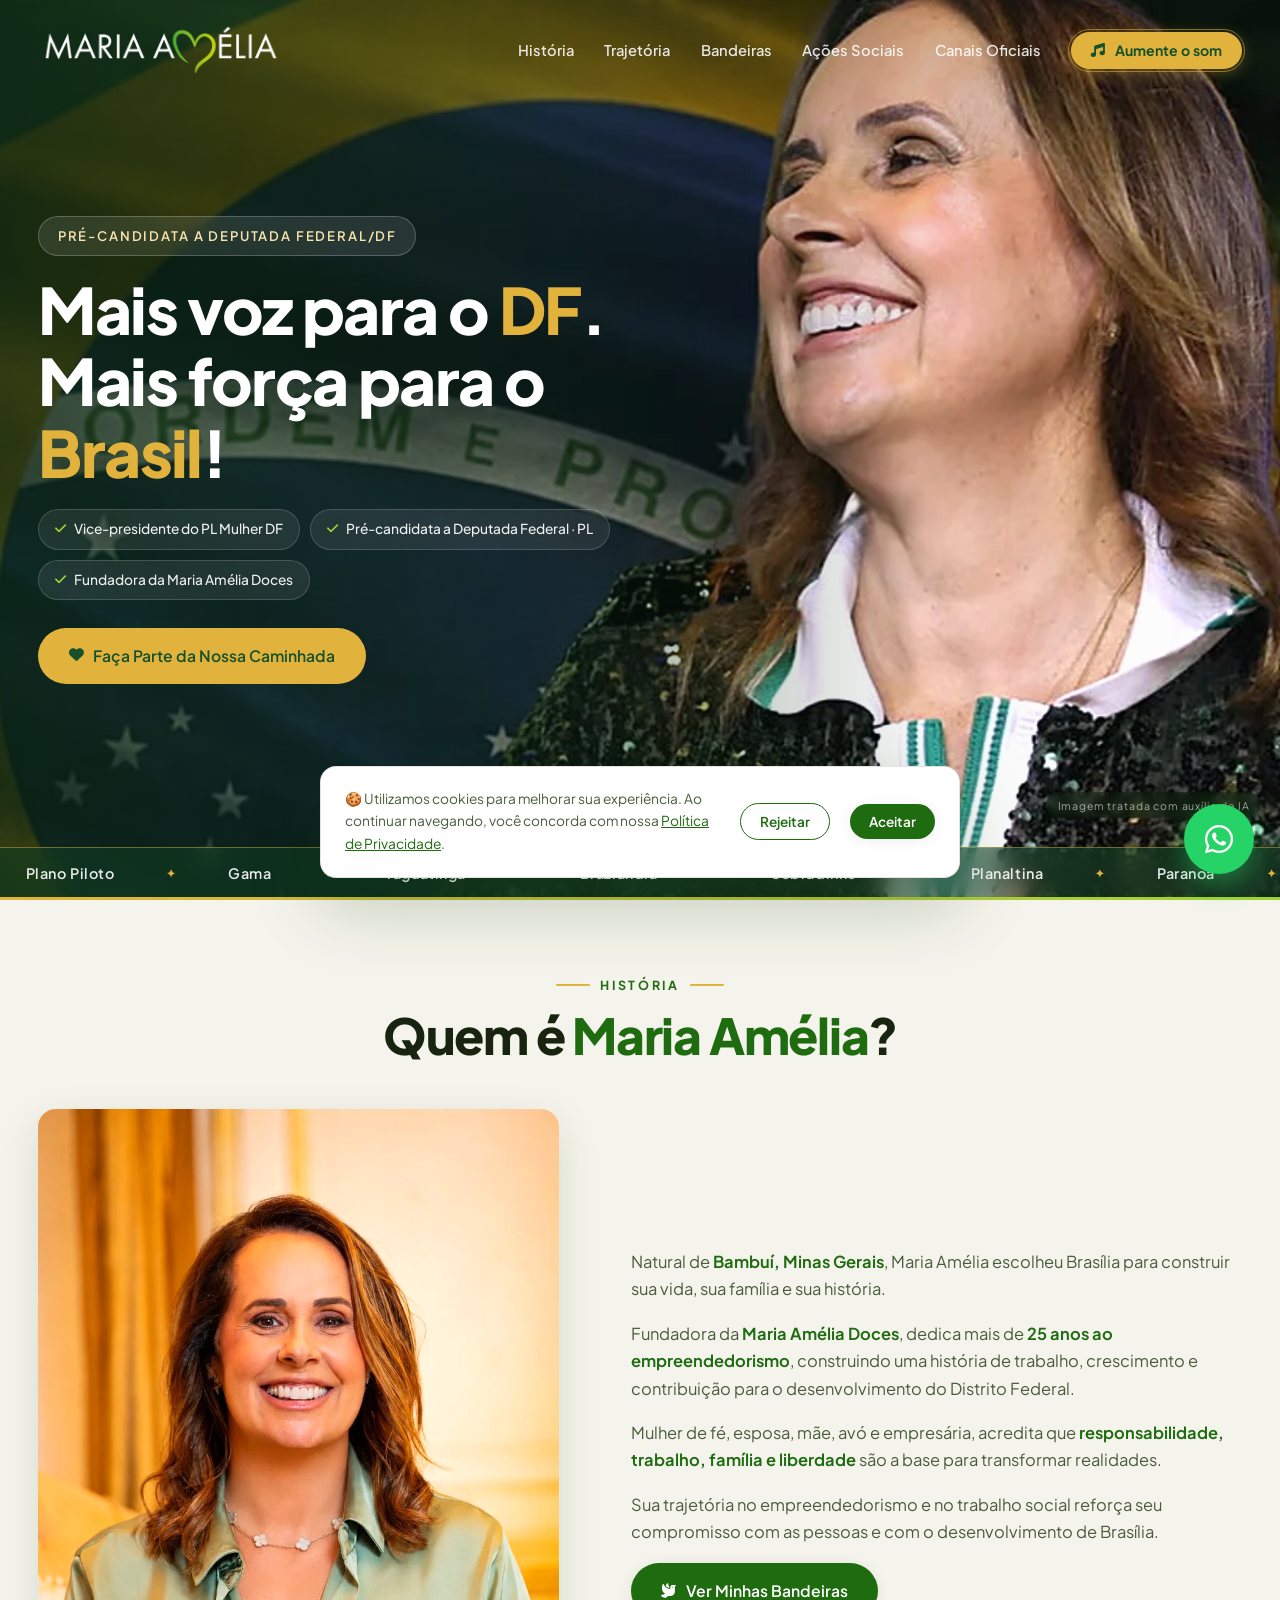
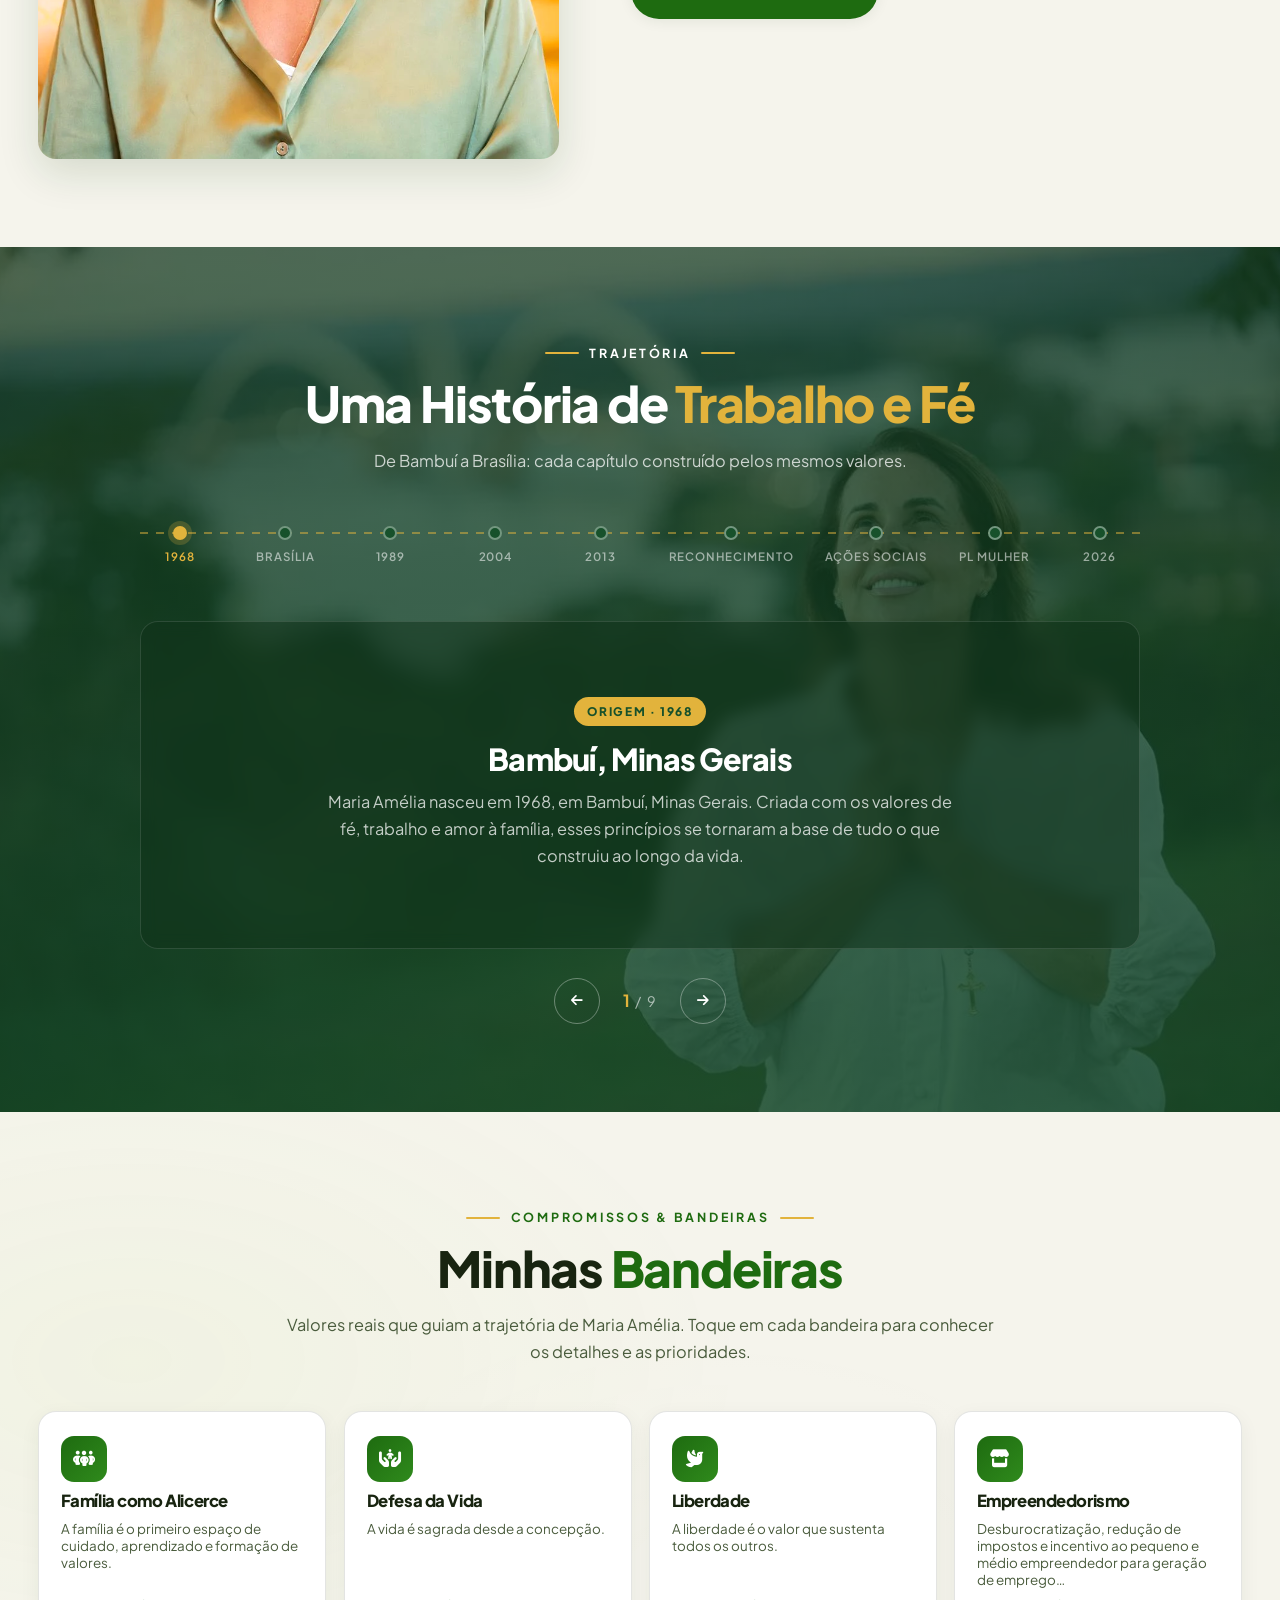
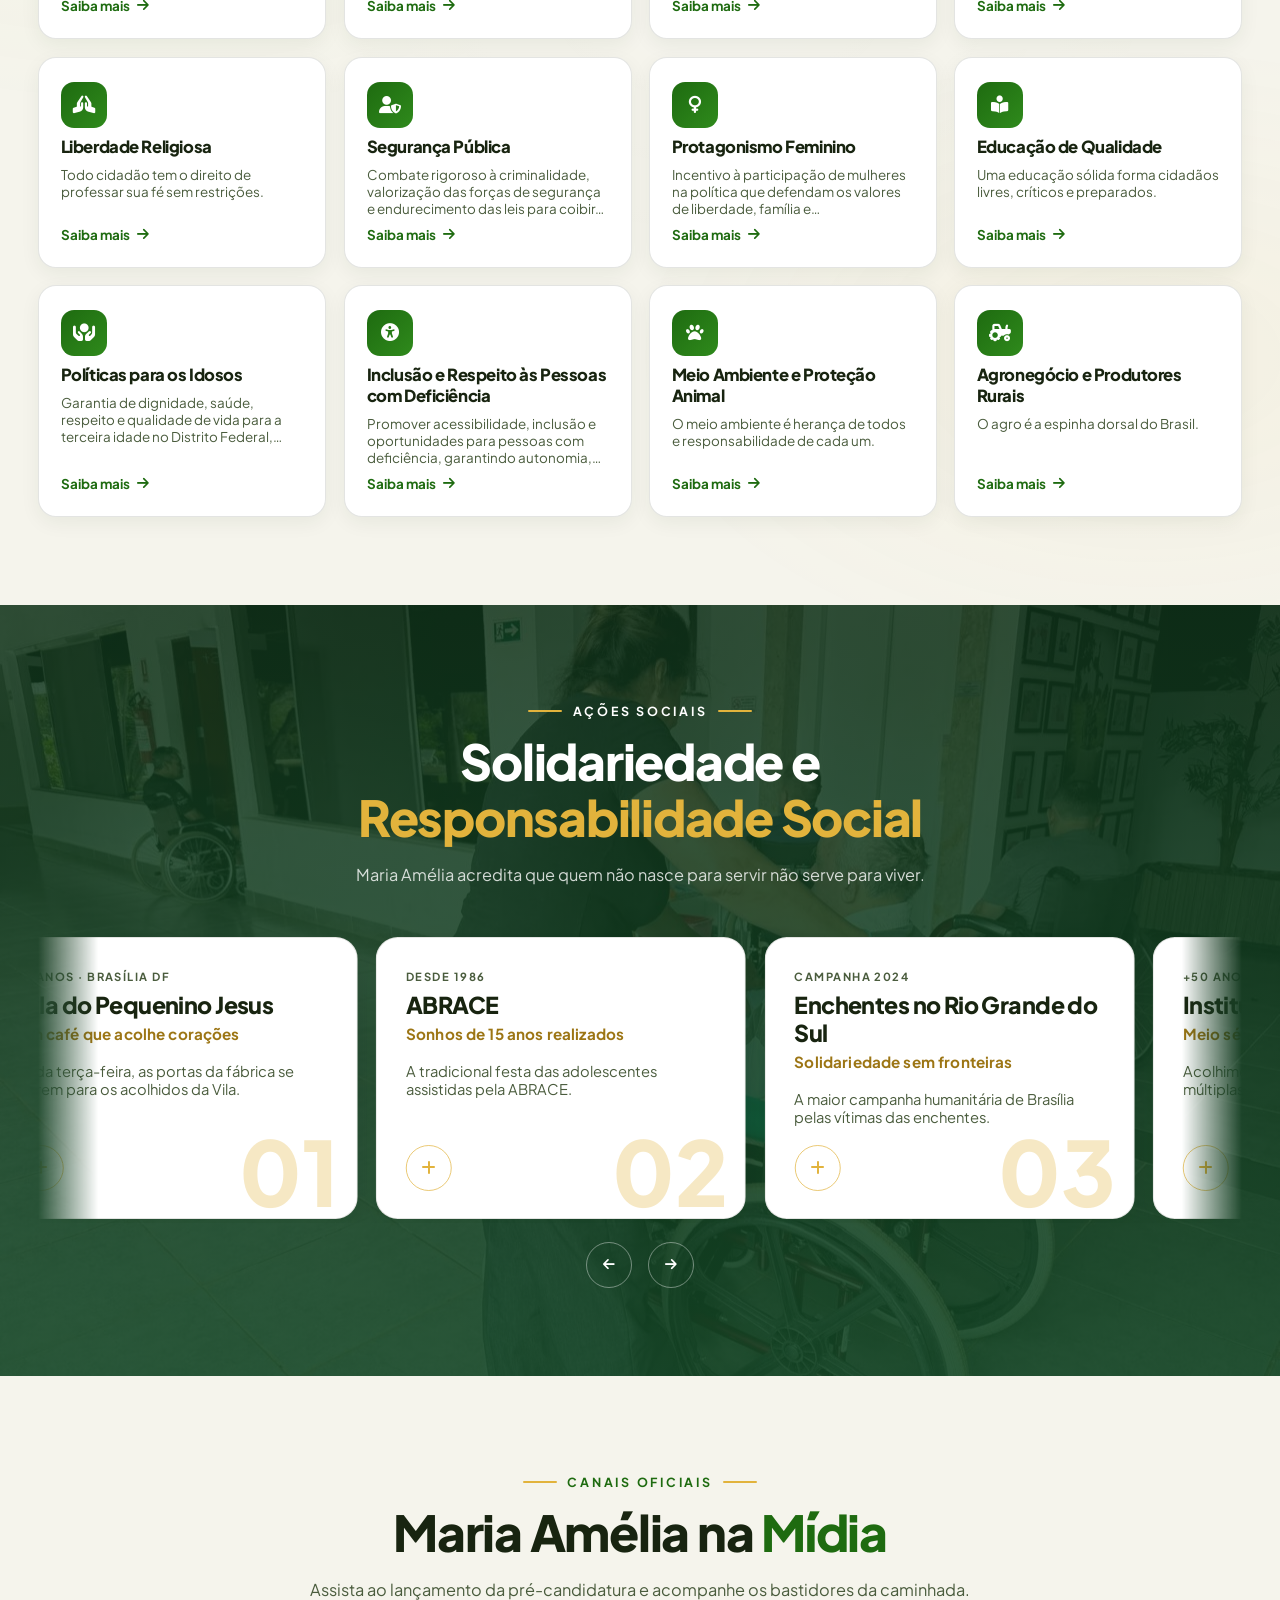
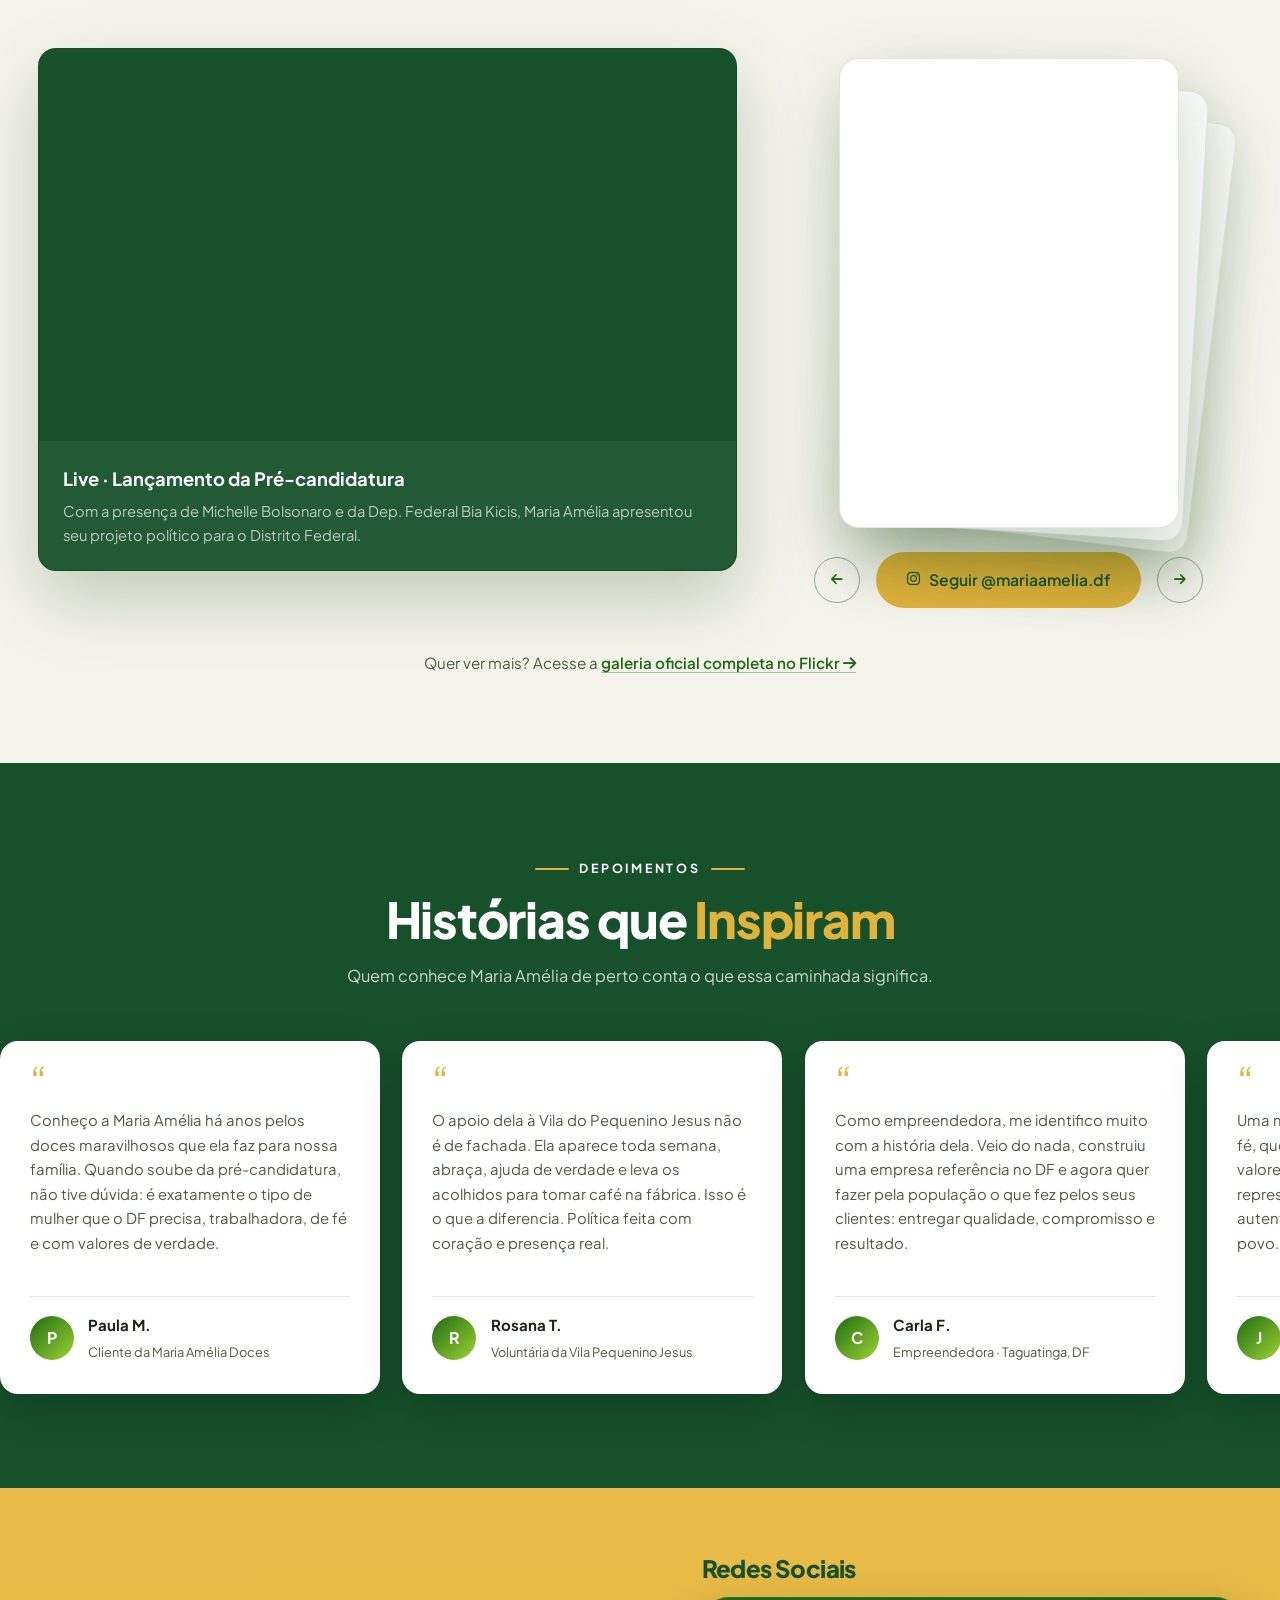
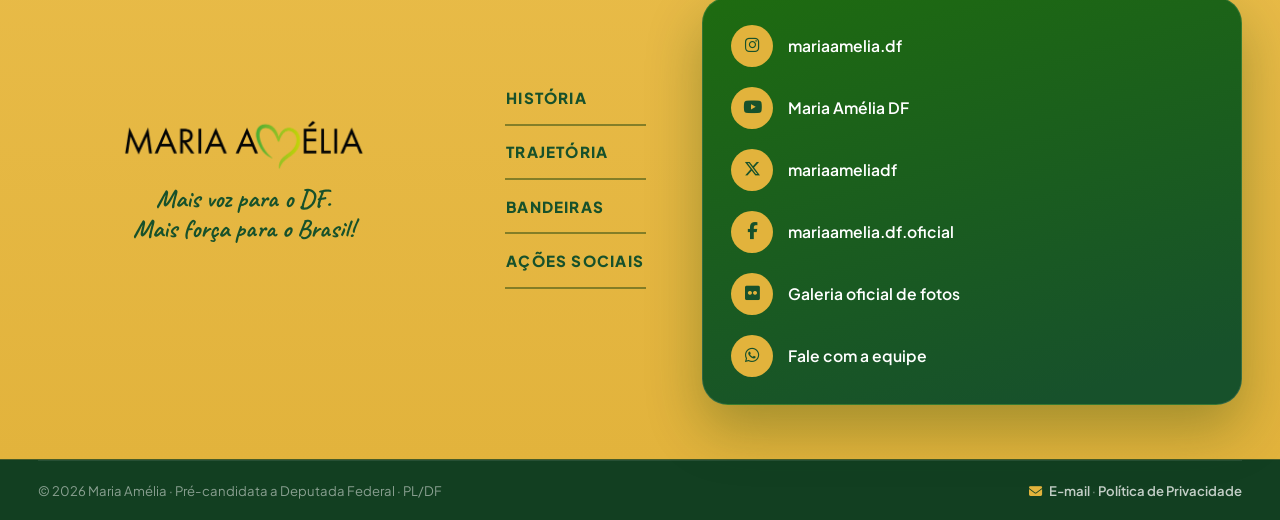
==== index.html @ 0fcb2ac6 "v6.3.4 — rodapé ocupando toda a largura da seção: marca à esquerda, links ao centro, painel à direit" ====
<!DOCTYPE html>
<html lang="pt-BR">
<head>
  <meta charset="UTF-8">
  <meta name="viewport" content="width=device-width, initial-scale=1.0">
  <title>Maria Amélia | Pré-candidata a Deputada Federal pelo DF</title>
  <meta name="description" content="Maria Amélia, empresária, confeiteira e pré-candidata a Deputada Federal pelo PL no Distrito Federal. Mais voz para o DF. Mais força para o Brasil.">
  <link rel="canonical" href="https://mariaameliadf.github.io/mariamelia.df/">

  <!-- Open Graph -->
  <meta property="og:type" content="website">
  <meta property="og:title" content="Maria Amélia | Pré-candidata a Deputada Federal pelo DF">
  <meta property="og:description" content="Empresária, confeiteira e pré-candidata a Deputada Federal pelo PL/DF. Mais voz para o DF. Mais força para o Brasil.">
  <meta property="og:image" content="https://mariaameliadf.github.io/mariamelia.df/assets/img/foto-oficial.webp">
  <meta property="og:locale" content="pt_BR">
  <meta name="twitter:card" content="summary_large_image">
  <meta name="twitter:title" content="Maria Amélia | Pré-candidata a Deputada Federal pelo DF">
  <meta name="twitter:description" content="Mais voz para o DF. Mais força para o Brasil.">
  <meta name="twitter:image" content="https://mariaameliadf.github.io/mariamelia.df/assets/img/foto-oficial.webp">

  <link rel="icon" href="assets/logo/bandeira-brasil.svg" type="image/svg+xml">

  <!-- Fontes -->
  <link rel="preconnect" href="https://fonts.googleapis.com">
  <link rel="preconnect" href="https://fonts.gstatic.com" crossorigin>
  <link href="https://fonts.googleapis.com/css2?family=Plus+Jakarta+Sans:ital,wght@0,400..800;1,400..800&family=Caveat:wght@600;700&display=swap" rel="stylesheet">
  <link rel="stylesheet" href="https://cdnjs.cloudflare.com/ajax/libs/font-awesome/6.5.0/css/all.min.css">

  <link rel="stylesheet" href="assets/css/style.css?v=1784506670">
</head>
<body>

  <!-- Header -->
  <header id="hdr">
    <div class="wrap">
      <a href="#hero" class="logo" aria-label="Maria Amélia, início">
        <img class="lg-branco" src="assets/logo/logo-branco.svg" alt="Maria Amélia">
        <img class="lg-preto" src="assets/logo/logo-preto.svg" alt="Maria Amélia">
      </a>
      <nav class="nav-d" aria-label="Navegação principal">
        <a href="#quem">História</a>
        <a href="#trajetoria">Trajetória</a>
        <a href="#bandeiras">Bandeiras</a>
        <a href="#acoes">Ações Sociais</a>
        <a href="#midia">Canais Oficiais</a>
        <button id="hdr-player" aria-label="Tocar ou pausar o jingle" aria-pressed="false">
          <i class="fa-solid fa-music" id="hp-ico"></i>
          <span class="hp-tit">Aumente o som</span><span class="hp-tit2">Ativar som</span>
          <span class="eq" aria-hidden="true"><i></i><i></i><i></i><i></i></span>
        </button>
      </nav>
      <button id="ham" aria-label="Abrir menu" aria-expanded="false"><span></span><span></span><span></span></button>
    </div>
  </header>

  <!-- Menu mobile -->
  <div id="mob-ov"></div>
  <nav id="mob-m" aria-label="Menu móvel">
    <button id="mob-x" aria-label="Fechar menu"><i class="fa-solid fa-xmark"></i></button>
    <a class="mob-l" href="#quem">História <i class="fa-solid fa-chevron-right"></i></a>
    <a class="mob-l" href="#trajetoria">Trajetória <i class="fa-solid fa-chevron-right"></i></a>
    <a class="mob-l" href="#bandeiras">Bandeiras <i class="fa-solid fa-chevron-right"></i></a>
    <a class="mob-l" href="#acoes">Ações Sociais <i class="fa-solid fa-chevron-right"></i></a>
    <a class="mob-l" href="#midia">Canais Oficiais <i class="fa-solid fa-chevron-right"></i></a>
    <a class="mob-l" href="#depoimentos">Depoimentos <i class="fa-solid fa-chevron-right"></i></a>
    <a class="btn btn-ouro" href="https://maria-amelia.xyz/cadastro" target="_blank" rel="noopener noreferrer"><i class="fa-solid fa-heart"></i> Faça Parte da Nossa Caminhada</a>
  </nav>

  <!-- HERO -->
  <section id="hero">
    <picture>
      <source media="(max-width:820px)" srcset="assets/img/capa-mob-v2.webp">
      <img class="hero-bg" src="assets/img/capa-hero.webp" alt="Maria Amélia com a mão no coração diante da bandeira do Brasil" fetchpriority="high">
    </picture>
    <div class="wrap hero-conteudo">
      <span class="hero-tag">Pré-candidata a Deputada Federal/DF</span>
      <h1>Mais voz para o <em>DF</em>.<br>Mais força para o <em>Brasil</em>!</h1>
      <div class="hero-cred">
        <span><i class="fa-solid fa-check"></i> Vice-presidente do PL Mulher DF</span>
        <span><i class="fa-solid fa-check"></i> Pré-candidata a Deputada Federal · PL</span>
        <span><i class="fa-solid fa-check"></i> Fundadora da Maria Amélia Doces</span>
      </div>
      <div class="hero-cta">
        <a class="btn btn-ouro" href="https://maria-amelia.xyz/cadastro" target="_blank" rel="noopener noreferrer"><i class="fa-solid fa-heart"></i> Faça Parte da Nossa Caminhada</a>
      </div>
    </div>
  <div id="valores-faixa" aria-label="As 35 Regiões Administrativas do Distrito Federal">
    <div class="marquee">
      <span>Plano Piloto</span><span>Gama</span><span>Taguatinga</span><span>Brazlândia</span><span>Sobradinho</span><span>Planaltina</span><span>Paranoá</span><span>Núcleo Bandeirante</span><span>Ceilândia</span><span>Guará</span><span>Cruzeiro</span><span>Samambaia</span><span>Santa Maria</span><span>São Sebastião</span><span>Recanto das Emas</span><span>Lago Sul</span><span>Riacho Fundo</span><span>Lago Norte</span><span>Candangolândia</span><span>Águas Claras</span><span>Riacho Fundo II</span><span>Sudoeste/Octogonal</span><span>Varjão</span><span>Park Way</span><span>SCIA/Estrutural</span><span>Sobradinho II</span><span>Jardim Botânico</span><span>Itapoã</span><span>SIA</span><span>Vicente Pires</span><span>Fercal</span><span>Sol Nascente/Pôr do Sol</span><span>Arniqueira</span><span>Arapoanga</span><span>Água Quente</span>
      <span>Plano Piloto</span><span>Gama</span><span>Taguatinga</span><span>Brazlândia</span><span>Sobradinho</span><span>Planaltina</span><span>Paranoá</span><span>Núcleo Bandeirante</span><span>Ceilândia</span><span>Guará</span><span>Cruzeiro</span><span>Samambaia</span><span>Santa Maria</span><span>São Sebastião</span><span>Recanto das Emas</span><span>Lago Sul</span><span>Riacho Fundo</span><span>Lago Norte</span><span>Candangolândia</span><span>Águas Claras</span><span>Riacho Fundo II</span><span>Sudoeste/Octogonal</span><span>Varjão</span><span>Park Way</span><span>SCIA/Estrutural</span><span>Sobradinho II</span><span>Jardim Botânico</span><span>Itapoã</span><span>SIA</span><span>Vicente Pires</span><span>Fercal</span><span>Sol Nascente/Pôr do Sol</span><span>Arniqueira</span><span>Arapoanga</span><span>Água Quente</span>
    </div>
  </div>
    <span class="hero-ia">Imagem tratada com auxílio de IA</span>
    <audio id="jingle" src="assets/audio/jingle.mp3" preload="auto"></audio>
  </section>



  <!-- QUEM É -->
  <section id="quem">
    <div class="wrap">
      <div class="sec-cab centro rv">
        <span class="etiqueta">História</span>
        <h2>Quem é <span class="destaque">Maria Amélia</span>?</h2>
      </div>
    </div>
    <div class="wrap quem-grid">
      <figure class="quem-foto rl">
        <img src="assets/img/quem-retrato.webp" alt="Retrato de Maria Amélia" loading="lazy">
      </figure>
      <div class="quem-txt rr">
        <p>Natural de <strong>Bambuí, Minas Gerais</strong>, Maria Amélia escolheu Brasília para construir sua vida, sua família e sua história.</p>
        <p>Fundadora da <strong>Maria Amélia Doces</strong>, dedica mais de <strong>25 anos ao empreendedorismo</strong>, construindo uma história de trabalho, crescimento e contribuição para o desenvolvimento do Distrito Federal.</p>
        <p>Mulher de fé, esposa, mãe, avó e empresária, acredita que <strong>responsabilidade, trabalho, família e liberdade</strong> são a base para transformar realidades.</p>
        <p>Sua trajetória no empreendedorismo e no trabalho social reforça seu compromisso com as pessoas e com o desenvolvimento de Brasília.</p>
        <a class="btn btn-cheio" href="#bandeiras"><i class="fa-solid fa-dove"></i> Ver Minhas Bandeiras</a>
      </div>
    </div>
  </section>

  <!-- TRAJETÓRIA -->
  <section id="trajetoria">
    <div class="wrap">
      <div class="sec-cab centro rv">
        <span class="etiqueta clara">Trajetória</span>
        <h2>Uma História de <span class="destaque-ouro">Trabalho e Fé</span></h2>
        <p>De Bambuí a Brasília: cada capítulo construído pelos mesmos valores.</p>
      </div>

      <div class="tlx rv">
        <div class="tlx-nav" role="tablist" aria-label="Marcos da trajetória">
        <button class="tlx-pt ativo" data-i="0" role="tab" aria-selected="true"><span class="tlx-no"></span><span class="tlx-rt">1968</span></button>
        <button class="tlx-pt" data-i="1" role="tab" aria-selected="false"><span class="tlx-no"></span><span class="tlx-rt">Brasília</span></button>
        <button class="tlx-pt" data-i="2" role="tab" aria-selected="false"><span class="tlx-no"></span><span class="tlx-rt">1989</span></button>
        <button class="tlx-pt" data-i="3" role="tab" aria-selected="false"><span class="tlx-no"></span><span class="tlx-rt">2004</span></button>
        <button class="tlx-pt" data-i="4" role="tab" aria-selected="false"><span class="tlx-no"></span><span class="tlx-rt">2013</span></button>
        <button class="tlx-pt" data-i="5" role="tab" aria-selected="false"><span class="tlx-no"></span><span class="tlx-rt">Reconhecimento</span></button>
        <button class="tlx-pt" data-i="6" role="tab" aria-selected="false"><span class="tlx-no"></span><span class="tlx-rt">Ações Sociais</span></button>
        <button class="tlx-pt" data-i="7" role="tab" aria-selected="false"><span class="tlx-no"></span><span class="tlx-rt">PL Mulher</span></button>
        <button class="tlx-pt" data-i="8" role="tab" aria-selected="false"><span class="tlx-no"></span><span class="tlx-rt">2026</span></button>
        </div>
        <div class="tlx-palco">
        <article class="tlx-slide ativo" data-i="0">
          <div class="tlx-info">
            <span class="tl-ano">Origem · 1968</span>
            <h3>Bambuí, Minas Gerais</h3>
            <p>Maria Amélia nasceu em 1968, em Bambuí, Minas Gerais. Criada com os valores de fé, trabalho e amor à família, esses princípios se tornaram a base de tudo o que construiu ao longo da vida.</p>
          </div>
        </article>
        <article class="tlx-slide" data-i="1">
          <div class="tlx-info">
            <span class="tl-ano">Chegada a Brasília</span>
            <h3>Um Novo Começo na Capital</h3>
            <p>Ainda jovem, Maria Amélia chegou a Brasília em busca de novas oportunidades. A capital federal se tornaria o cenário de toda a sua trajetória, onde construiu sua família, seu negócio e sua vida.</p>
          </div>
        </article>
        <article class="tlx-slide" data-i="2">
          <div class="tlx-info">
            <span class="tl-ano">1989</span>
            <h3>Os Primeiros Bolos e Encomendas</h3>
            <p>Em 1989, Maria Amélia começou a fazer bolos e doces em casa, atendendo encomendas para amigos e vizinhos. Dali, uma vocação foi florescendo e se transformaria em uma das maiores referências da confeitaria do Distrito Federal.</p>
          </div>
        </article>
        <article class="tlx-slide" data-i="3">
          <div class="tlx-info">
            <span class="tl-ano">2004</span>
            <h3>Primeira Loja Física, Lago Sul</h3>
            <p>Em 2004, abriu sua primeira loja física no Lago Sul, em espaço alugado. Os primeiros atendimentos presenciais marcaram o início de uma empresa que cresceria para se tornar sinônimo de qualidade e carinho no DF.</p>
          </div>
        </article>
        <article class="tlx-slide" data-i="4">
          <div class="tlx-info">
            <span class="tl-ano">2013</span>
            <h3>Sede Própria, Jardim Botânico</h3>
            <p>Em 2013, inaugurou a unidade do Jardim Botânico, que se tornaria a <strong>sede oficial</strong> da Maria Amélia Doces. Um marco que consolidou a empresa e abriu caminho para a expansão que se seguiu.</p>
          </div>
        </article>
        <article class="tlx-slide" data-i="5">
          <div class="tlx-info">
            <span class="tl-ano">Reconhecimento</span>
            <h3>Confeiteira e empresária reconhecida por autoridades</h3>
            <p>Seu talento e dedicação fizeram de Maria Amélia uma confeiteira reconhecida pelas maiores autoridades do país, construindo relações pautadas em valores e confiança.</p>
          </div>
        </article>
        <article class="tlx-slide" data-i="6">
          <div class="tlx-info">
            <span class="tl-ano">Ações Sociais</span>
            <h3>Uma Vida Dedicada ao Próximo</h3>
            <p>Ao longo dos anos, Maria Amélia construiu uma trajetória sólida de responsabilidade social, apoiando instituições como a <strong>Vila do Pequenino Jesus</strong>, a <strong>ABRACE</strong>, o <strong>Instituto Dom Orione</strong>, o <strong>Abrigo Nosso Lar</strong> e o <strong>Lar dos Velhinhos Bezerra de Menezes</strong>. Para ela, a fé sem obras é vazia, e cada causa apoiada é uma forma concreta de servir ao próximo.</p>
          </div>
        </article>
        <article class="tlx-slide" data-i="7">
          <div class="tlx-info">
            <span class="tl-ano">Vice-Presidente PL Mulher DF</span>
            <h3>Liderança Política com Propósito</h3>
            <p>Através do convite feito pela Deputada <strong>Bia Kicis</strong>, e reconhecida pela sua trajetória como empresária, mãe e mulher de fé, Maria Amélia assumiu a Vice-Presidência do PL Mulher no Distrito Federal, levando para a política os valores que sempre guiaram sua vida.</p>
          </div>
        </article>
        <article class="tlx-slide" data-i="8">
          <div class="tlx-info">
            <span class="tl-ano">19 mai 2026</span>
            <h3>Lançamento da Pré-Candidatura</h3>
            <p>Em 19 de maio de 2026, com a presença de <strong>Michelle Bolsonaro</strong> e da Deputada Federal <strong>Bia Kicis</strong>, Maria Amélia lançou oficialmente sua pré-candidatura a Deputada Federal pelo PL no Distrito Federal.</p>
          </div>
        </article>
        </div>
        <div class="tlx-ctrl">
          <button class="tlx-seta" id="tlx-ant" aria-label="Marco anterior"><i class="fa-solid fa-arrow-left"></i></button>
          <span class="tlx-cont"><b id="tlx-n">1</b> / 9</span>
          <button class="tlx-seta" id="tlx-prx" aria-label="Próximo marco"><i class="fa-solid fa-arrow-right"></i></button>
        </div>
      </div>
    </div>
  </section>


  <!-- BANDEIRAS -->
  <section id="bandeiras">
    <div class="wrap">
      <div class="sec-cab centro rv">
        <span class="etiqueta">Compromissos &amp; Bandeiras</span>
        <h2>Minhas <span class="destaque">Bandeiras</span></h2>
        <p>Valores reais que guiam a trajetória de Maria Amélia. Toque em cada bandeira para conhecer os detalhes e as prioridades.</p>
      </div>

      <div class="band-grid">
        <button class="band-card rv" data-ico="fa-people-group" data-tit="Família como Alicerce" data-des="A família é o primeiro espaço de cuidado, aprendizado e formação de valores. Maria Amélia acredita que fortalecer as famílias é investir no futuro da sociedade. Por isso, defende iniciativas que promovam proteção, apoio e oportunidades para que pais e responsáveis possam exercer seu papel com segurança, garantindo às crianças um ambiente de amor, respeito e desenvolvimento." data-pri="Proteção da família como base da sociedade|Fortalecimento do papel dos pais na educação|Apoio às famílias em situação de vulnerabilidade|Políticas de suporte à maternidade e paternidade">
          <span class="band-ico"><i class="fa-solid fa-people-group"></i></span>
          <h3>Família como Alicerce</h3>
          <p>A família é o primeiro espaço de cuidado, aprendizado e formação de valores.</p>
          <span class="mais">Saiba mais <i class="fa-solid fa-arrow-right"></i></span>
        </button>
        <button class="band-card rv" data-ico="fa-hands-holding-child" data-tit="Defesa da Vida" data-des="A vida é sagrada desde a concepção. Maria Amélia defende políticas que protejam a vida em todas as suas fases, com dignidade e respeito integral ao ser humano." data-pri="Defesa da vida desde a concepção|Valorização da dignidade humana em todas as fases da vida|Proteção dos mais vulneráveis, da gestação à velhice|Acolhimento e suporte a gestantes em situação de vulnerabilidade">
          <span class="band-ico"><i class="fa-solid fa-hands-holding-child"></i></span>
          <h3>Defesa da Vida</h3>
          <p>A vida é sagrada desde a concepção.</p>
          <span class="mais">Saiba mais <i class="fa-solid fa-arrow-right"></i></span>
        </button>
        <button class="band-card rv" data-ico="fa-dove" data-tit="Liberdade" data-des="A liberdade é o valor que sustenta todos os outros. Sem liberdade não há fé verdadeira, não há empreendedorismo, não há educação dos filhos segundo a consciência de cada família. Maria Amélia defende a liberdade como princípio inegociável: o direito de cada pessoa pensar, falar, crer, trabalhar e educar seus filhos sem que o Estado decida por ela." data-pri="Liberdade de expressão sem censura prévia ou retaliação|Liberdade de consciência e de crença, sem imposições|Liberdade dos pais para educar os filhos segundo seus valores|Liberdade econômica: o direito de empreender e prosperar pelo próprio esforço|Resistência a qualquer forma de autoritarismo, seja do Estado ou de outras instituições">
          <span class="band-ico"><i class="fa-solid fa-dove"></i></span>
          <h3>Liberdade</h3>
          <p>A liberdade é o valor que sustenta todos os outros.</p>
          <span class="mais">Saiba mais <i class="fa-solid fa-arrow-right"></i></span>
        </button>
        <button class="band-card rv" data-ico="fa-store" data-tit="Empreendedorismo" data-des="Desburocratização, redução de impostos e incentivo ao pequeno e médio empreendedor para geração de emprego e renda. Quem empreende transforma realidades." data-pri="Desburocratização para pequenos negócios|Redução de impostos para empreendedores|Incentivo ao pequeno e médio empresário|Geração de emprego e renda local|Apoio ao empreendedorismo feminino">
          <span class="band-ico"><i class="fa-solid fa-store"></i></span>
          <h3>Empreendedorismo</h3>
          <p>Desburocratização, redução de impostos e incentivo ao pequeno e médio empreendedor para geração de emprego…</p>
          <span class="mais">Saiba mais <i class="fa-solid fa-arrow-right"></i></span>
        </button>
        <button class="band-card rv" data-ico="fa-hands-praying" data-tit="Liberdade Religiosa" data-des="Todo cidadão tem o direito de professar sua fé sem restrições. Maria Amélia defende a liberdade religiosa como direito fundamental e a preservação dos valores cristãos na sociedade." data-pri="Garantia da liberdade de culto e expressão religiosa|Proteção dos valores cristãos|Respeito à consciência e às convicções individuais|Combate à intolerância religiosa">
          <span class="band-ico"><i class="fa-solid fa-hands-praying"></i></span>
          <h3>Liberdade Religiosa</h3>
          <p>Todo cidadão tem o direito de professar sua fé sem restrições.</p>
          <span class="mais">Saiba mais <i class="fa-solid fa-arrow-right"></i></span>
        </button>
        <button class="band-card rv" data-ico="fa-user-shield" data-tit="Segurança Pública" data-des="Combate rigoroso à criminalidade, valorização das forças de segurança e endurecimento das leis para coibir a impunidade. O DF merece viver com tranquilidade." data-pri="Combate rigoroso à criminalidade|Valorização das forças de segurança|Endurecimento das leis e fim da impunidade|Proteção das vítimas de violência|Investimento em tecnologia e inteligência policial">
          <span class="band-ico"><i class="fa-solid fa-user-shield"></i></span>
          <h3>Segurança Pública</h3>
          <p>Combate rigoroso à criminalidade, valorização das forças de segurança e endurecimento das leis para coibir…</p>
          <span class="mais">Saiba mais <i class="fa-solid fa-arrow-right"></i></span>
        </button>
        <button class="band-card rv" data-ico="fa-venus" data-tit="Protagonismo Feminino" data-des="Incentivo à participação de mulheres na política que defendam os valores de liberdade, família e responsabilidade econômica. Mulheres conservadoras também têm voz e representação." data-pri="Participação feminina com valores conservadores|Representatividade sem abrir mão da família|Formação de novas lideranças femininas|Valorização da mulher empreendedora|Combate à violência contra a mulher">
          <span class="band-ico"><i class="fa-solid fa-venus"></i></span>
          <h3>Protagonismo Feminino</h3>
          <p>Incentivo à participação de mulheres na política que defendam os valores de liberdade, família e…</p>
          <span class="mais">Saiba mais <i class="fa-solid fa-arrow-right"></i></span>
        </button>
        <button class="band-card rv" data-ico="fa-book-open-reader" data-tit="Educação de Qualidade" data-des="Uma educação sólida forma cidadãos livres, críticos e preparados. Maria Amélia defende uma escola que vai além do conteúdo: que forma o caráter, resgata valores e prepara os jovens para a vida." data-pri="Escolas em tempo integral com suporte pedagógico e social|Aulas práticas e profissionalizantes desde o ensino médio|Resgate da educação moral e cívica nas escolas|Ensino religioso facultativo como opção às famílias|Valorização e melhor remuneração dos professores|Combate à evasão escolar">
          <span class="band-ico"><i class="fa-solid fa-book-open-reader"></i></span>
          <h3>Educação de Qualidade</h3>
          <p>Uma educação sólida forma cidadãos livres, críticos e preparados.</p>
          <span class="mais">Saiba mais <i class="fa-solid fa-arrow-right"></i></span>
        </button>
        <button class="band-card rv" data-ico="fa-hands-holding-circle" data-tit="Políticas para os Idosos" data-des="Garantia de dignidade, saúde, respeito e qualidade de vida para a terceira idade no Distrito Federal, valorizando a experiência, a participação social e o cuidado com quem ajudou a construir nossa sociedade." data-pri="Ampliação do acesso à saúde especializada para idosos|Fortalecimento de programas de convivência e inclusão social|Combate ao abandono e à violência contra idosos|Incentivo ao envelhecimento ativo e saudável|Melhoria da mobilidade e acessibilidade urbana|Garantia de atendimento prioritário e humanizado nos serviços públicos|Promoção de oportunidades no mercado de trabalho para a terceira idade">
          <span class="band-ico"><i class="fa-solid fa-hands-holding-circle"></i></span>
          <h3>Políticas para os Idosos</h3>
          <p>Garantia de dignidade, saúde, respeito e qualidade de vida para a terceira idade no Distrito Federal,…</p>
          <span class="mais">Saiba mais <i class="fa-solid fa-arrow-right"></i></span>
        </button>
        <button class="band-card rv" data-ico="fa-universal-access" data-tit="Inclusão e Respeito às Pessoas com Deficiência" data-des="Promover acessibilidade, inclusão e oportunidades para pessoas com deficiência, garantindo autonomia, dignidade e participação plena na sociedade." data-pri="Ampliação da acessibilidade em espaços públicos|Inclusão educacional com suporte adequado|Incentivo à empregabilidade e qualificação profissional|Fortalecimento das políticas de inclusão social|Ampliação do acesso à saúde e reabilitação|Garantia de mobilidade e transporte acessível|Incentivo à inclusão nos esportes e atividades físicas adaptadas">
          <span class="band-ico"><i class="fa-solid fa-universal-access"></i></span>
          <h3>Inclusão e Respeito às Pessoas com Deficiência</h3>
          <p>Promover acessibilidade, inclusão e oportunidades para pessoas com deficiência, garantindo autonomia,…</p>
          <span class="mais">Saiba mais <i class="fa-solid fa-arrow-right"></i></span>
        </button>
        <button class="band-card rv" data-ico="fa-paw" data-tit="Meio Ambiente e Proteção Animal" data-des="O meio ambiente é herança de todos e responsabilidade de cada um. Maria Amélia defende políticas que protejam a fauna silvestre, apoiem resgatistas e garantam o bem-estar dos animais domésticos, com foco especial nos desafios únicos do Distrito Federal." data-pri="Descriminalização e apoio legal a resgatistas de fauna silvestre|Ampliação do acesso ao hospital veterinário público|Redutores de velocidade e passagens de fauna nas rodovias do DF, para reduzir atropelamentos de animais silvestres|Combate à soltura de cães em Unidades de Conservação, áreas naturais protegidas por lei onde a fauna nativa vive e que não devem ter animais domésticos circulando livremente|Políticas claras de posse responsável: castração, identificação e cuidado contínuo com os animais domésticos|Fiscalização contra maus-tratos e tráfico de animais silvestres">
          <span class="band-ico"><i class="fa-solid fa-paw"></i></span>
          <h3>Meio Ambiente e Proteção Animal</h3>
          <p>O meio ambiente é herança de todos e responsabilidade de cada um.</p>
          <span class="mais">Saiba mais <i class="fa-solid fa-arrow-right"></i></span>
        </button>
        <button class="band-card rv" data-ico="fa-tractor" data-tit="Agronegócio e Produtores Rurais" data-des="O agro é a espinha dorsal do Brasil. Maria Amélia defende o produtor rural, a segurança alimentar e o reconhecimento de quem coloca comida na mesa dos brasileiros, sem burocracia e com crédito justo." data-pri="Desburocratização e crédito acessível para pequenos e médios produtores|Defesa da propriedade rural e da segurança jurídica no campo|Apoio à agricultura familiar e ao agronegócio regional do DF|Investimento em inovação e tecnologia para o campo|Valorização da identidade e da cultura do trabalhador rural|Incentivo à sustentabilidade na produção agrícola">
          <span class="band-ico"><i class="fa-solid fa-tractor"></i></span>
          <h3>Agronegócio e Produtores Rurais</h3>
          <p>O agro é a espinha dorsal do Brasil.</p>
          <span class="mais">Saiba mais <i class="fa-solid fa-arrow-right"></i></span>
        </button>
      </div>
    </div>
  </section>

  <!-- AÇÕES SOCIAIS -->
  <section id="acoes">
    <div class="wrap">
      <div class="sec-cab centro rv">
        <span class="etiqueta">Ações Sociais</span>
        <h2>Solidariedade e <span class="destaque">Responsabilidade Social</span></h2>
        <p>Maria Amélia acredita que quem não nasce para servir não serve para viver.</p>
      </div>

      <div class="mural" id="mural-acoes">
        <div class="mural-linha" data-dir="esq"><div class="mural-trilho">
<button class="acaox rv" data-n="01" data-ico="fa-mug-hot" data-tit="Vila do Pequenino Jesus" data-des="Fundada em 2009, a Vila do Pequenino Jesus acolhe e cuida de pessoas com deficiência física e intelectual no Distrito Federal. Toda terça-feira, Maria Amélia abre as portas da sua fábrica para receber os acolhidos em um café da manhã especial, um momento simples que fortalece laços e reafirma o olhar de amor e respeito ao próximo." data-lk="https://viladopequeninojesus.com.br/" data-lkt="viladopequeninojesus.com.br">
          <div class="acaox-topo">
            <span class="acao-meta">15 anos · Brasília DF</span>
            <h3>Vila do Pequenino Jesus</h3>
            <span class="acaox-sub">Um café que acolhe corações</span>
          </div>
          <p>Toda terça-feira, as portas da fábrica se abrem para os acolhidos da Vila.</p>
          <span class="acaox-plus" aria-hidden="true"><i class="fa-solid fa-plus"></i></span>
        </button>
<button class="acaox rv" data-n="02" data-ico="fa-cake-candles" data-tit="ABRACE" data-des="A ABRACE oferece apoio integral a crianças e adolescentes com câncer, hemopatias e doenças complexas em Brasília. Maria Amélia caminha há anos ao lado da instituição e realiza a tradicional festa de 15 anos das adolescentes assistidas, realização de sonhos, autoestima e lembranças para a vida toda." data-lk="https://abrace.com.br/" data-lkt="abrace.com.br">
          <div class="acaox-topo">
            <span class="acao-meta">Desde 1986</span>
            <h3>ABRACE</h3>
            <span class="acaox-sub">Sonhos de 15 anos realizados</span>
          </div>
          <p>A tradicional festa das adolescentes assistidas pela ABRACE.</p>
          <span class="acaox-plus" aria-hidden="true"><i class="fa-solid fa-plus"></i></span>
        </button>
<button class="acaox rv" data-n="03" data-ico="fa-hand-holding-heart" data-tit="Enchentes no Rio Grande do Sul" data-des="Diante da maior tragédia climática do Rio Grande do Sul, Maria Amélia liderou em Brasília uma das maiores campanhas humanitárias da capital: centenas de doadores, empresários e voluntários, com mutirões de arrecadação e triagem para que alimentos, roupas e recursos chegassem rápido a quem precisava.">
          <div class="acaox-topo">
            <span class="acao-meta">Campanha 2024</span>
            <h3>Enchentes no Rio Grande do Sul</h3>
            <span class="acaox-sub">Solidariedade sem fronteiras</span>
          </div>
          <p>A maior campanha humanitária de Brasília pelas vítimas das enchentes.</p>
          <span class="acaox-plus" aria-hidden="true"><i class="fa-solid fa-plus"></i></span>
        </button>
<button class="acaox rv" data-n="04" data-ico="fa-cross" data-tit="Instituto Dom Orione" data-des="Fundado em 1970, o Instituto Dom Orione acolhe jovens e adultos com deficiências múltiplas, oferecendo moradia inclusiva, saúde e educação especializada. Maria Amélia apoia com doações e presença ativa, e os acolhidos também participam dos cafés de terça-feira na fábrica." data-lk="https://institutodomorione.com.br/" data-lkt="institutodomorione.com.br">
          <div class="acaox-topo">
            <span class="acao-meta">+50 anos · Lago Sul</span>
            <h3>Instituto Dom Orione</h3>
            <span class="acaox-sub">Meio século de caridade</span>
          </div>
          <p>Acolhimento a pessoas com deficiências múltiplas no Lago Sul.</p>
          <span class="acaox-plus" aria-hidden="true"><i class="fa-solid fa-plus"></i></span>
        </button>
<button class="acaox rv" data-n="05" data-ico="fa-house-chimney-window" data-tit="Abrigo Nosso Lar" data-des="O Abrigo Nosso Lar acolhe crianças e adolescentes em situação de risco, incluindo crianças enfermas e acompanhantes vindos de outros estados para tratamento no DF. Maria Amélia apoia com doações e visitas, porque toda criança merece um lar seguro, digno e cheio de amor." data-lk="https://www.nossolardf.org.br/" data-lkt="nossolardf.org.br">
          <div class="acaox-topo">
            <span class="acao-meta">Desde 1973 · Núcleo Bandeirante</span>
            <h3>Abrigo Nosso Lar</h3>
            <span class="acaox-sub">Um lar seguro para cada criança</span>
          </div>
          <p>Proteção a crianças vulneráveis e enfermas no Núcleo Bandeirante.</p>
          <span class="acaox-plus" aria-hidden="true"><i class="fa-solid fa-plus"></i></span>
        </button>
<button class="acaox rv" data-n="06" data-ico="fa-hands-holding-circle" data-tit="Lar dos Velhinhos Bezerra de Menezes" data-des="O Lar dos Velhinhos Bezerra de Menezes acolhe mais de 74 idosos com assistência médica, fisioterapia, terapia ocupacional e musicoterapia. Maria Amélia leva presença, carinho e confraternizações ao longo do ano, uma forma de honrar quem construiu o passado que sustenta o nosso presente." data-lk="https://www.lardosvelhinhos.org.br/" data-lkt="lardosvelhinhos.org.br">
          <div class="acaox-topo">
            <span class="acao-meta">74 idosos · Sobradinho</span>
            <h3>Lar dos Velhinhos Bezerra de Menezes</h3>
            <span class="acaox-sub">Dignidade na terceira idade</span>
          </div>
          <p>Mais de 74 idosos acolhidos com cuidado integral e carinho.</p>
          <span class="acaox-plus" aria-hidden="true"><i class="fa-solid fa-plus"></i></span>
        </button>
<button class="acaox rv" data-n="07" data-ico="fa-hands-praying" data-tit="Comunidades Católicas" data-des="Maria Amélia apoia eventos, festividades e iniciativas que fortalecem a fé e unem as famílias do Distrito Federal. Para ela, a fé é combustível para a ação: cada doação e cada presença são formas concretas de se doar e servir ao próximo.">
          <div class="acaox-topo">
            <span class="acao-meta">Fé em ação · DF</span>
            <h3>Comunidades Católicas</h3>
            <span class="acaox-sub">Fé que se transforma em ação</span>
          </div>
          <p>Doações e presença ativa nas comunidades do Distrito Federal.</p>
          <span class="acaox-plus" aria-hidden="true"><i class="fa-solid fa-plus"></i></span>
        </button>
<button class="acaox rv" data-n="08" data-ico="fa-person-walking" data-tit="Projeto Ativar Longevidade" data-des="O Projeto Ativar Longevidade reúne atividades físicas, recreativas, cognitivas, culturais e sociais dedicadas à pessoa idosa no DF, idealizado por João do Lago. Maria Amélia apoia essa causa que valoriza envelhecer com propósito, movimento e alegria." data-lk="https://www.instagram.com/projetoativardf" data-lkt="@projetoativardf">
          <div class="acaox-topo">
            <span class="acao-meta">Terceira idade · DF</span>
            <h3>Projeto Ativar Longevidade</h3>
            <span class="acaox-sub">Envelhecer com propósito e alegria</span>
          </div>
          <p>Atividades físicas, culturais e sociais para a pessoa idosa.</p>
          <span class="acaox-plus" aria-hidden="true"><i class="fa-solid fa-plus"></i></span>
        </button>
<button class="acaox rv" data-n="09" data-ico="fa-seedling" data-tit="Projeto NaMoral" data-des="Criado pelo Ministério Público do DF, o NaMoral leva ética, integridade e cidadania às escolas públicas por meio de jogos e missões, já alcançando dezenas de escolas e milhares de estudantes, e inspirou a Política Distrital de Educação para a Integridade. Em 2026, Maria Amélia tornou-se embaixadora do projeto, somando sua voz à formação de uma nova geração íntegra no Distrito Federal." data-lk="https://www.mpdft.mp.br/namoral/" data-lkt="mpdft.mp.br/namoral">
          <div class="acaox-topo">
            <span class="acao-meta">Embaixadora · 2026</span>
            <h3>Projeto NaMoral</h3>
            <span class="acaox-sub">Semeando integridade nas escolas</span>
          </div>
          <p>Ética e cidadania para milhares de estudantes do DF.</p>
          <span class="acaox-plus" aria-hidden="true"><i class="fa-solid fa-plus"></i></span>
        </button>
        </div></div>
        <div class="mural-ctrl">
          <button class="tlx-seta" id="mural-ant" aria-label="Ação anterior"><i class="fa-solid fa-arrow-left"></i></button>
          <button class="tlx-seta" id="mural-prx" aria-label="Próxima ação"><i class="fa-solid fa-arrow-right"></i></button>
        </div>
      </div>
    </div>
  </section>

  <!-- Modal Bandeiras -->
  <div id="modal" role="dialog" aria-modal="true" aria-labelledby="m-tit">
    <div class="m-box">
      <button id="m-x" aria-label="Fechar"><i class="fa-solid fa-xmark"></i></button>
      <div id="m-ico"></div>
      <h3 id="m-tit"></h3>
      <p id="m-des"></p>
      <div class="m-pri"><h4>Prioridades</h4><ul id="m-pris"></ul></div>
    </div>
  </div>

  <!-- MÍDIA -->
  <section id="midia">
    <div class="wrap">
      <div class="sec-cab centro rv">
        <span class="etiqueta clara">Canais Oficiais</span>
        <h2>Maria Amélia na <span class="destaque-ouro">Mídia</span></h2>
        <p>Assista ao lançamento da pré-candidatura e acompanhe os bastidores da caminhada.</p>
      </div>
      <div class="midia-grid">
        <div class="video-box rv">
          <iframe src="https://www.youtube.com/embed/YzzE4SIf-Vc" title="Live de Lançamento da Pré-candidatura de Maria Amélia" loading="lazy" allow="accelerometer; autoplay; clipboard-write; encrypted-media; gyroscope; picture-in-picture" allowfullscreen></iframe>
          <div class="video-info">
            <b>Live · Lançamento da Pré-candidatura</b>
            <p>Com a presença de Michelle Bolsonaro e da Dep. Federal Bia Kicis, Maria Amélia apresentou seu projeto político para o Distrito Federal.</p>
          </div>
        </div>
        <div class="midia-insta rv">
          <div class="ig-deck" id="ig-deck">
          <div class="ig-card" data-i="0">
            <iframe src="https://www.instagram.com/p/DZGeiefxb5E/embed" loading="lazy" title="Post do Instagram de Maria Amélia" allowtransparency="true" scrolling="no"></iframe>
          </div>
          <div class="ig-card" data-i="1">
            <iframe src="https://www.instagram.com/p/DZGLBVNttxx/embed" loading="lazy" title="Post do Instagram de Maria Amélia" allowtransparency="true" scrolling="no"></iframe>
          </div>
          <div class="ig-card" data-i="2">
            <iframe src="https://www.instagram.com/p/DZDk0XsGOCX/embed" loading="lazy" title="Post do Instagram de Maria Amélia" allowtransparency="true" scrolling="no"></iframe>
          </div>
          <div class="ig-card" data-i="3">
            <iframe src="https://www.instagram.com/p/DYsukdJEYAk/embed" loading="lazy" title="Post do Instagram de Maria Amélia" allowtransparency="true" scrolling="no"></iframe>
          </div>
          <div class="ig-card" data-i="4">
            <iframe src="https://www.instagram.com/p/DYkbuQYxCv2/embed" loading="lazy" title="Post do Instagram de Maria Amélia" allowtransparency="true" scrolling="no"></iframe>
          </div>
          <div class="ig-card" data-i="5">
            <iframe src="https://www.instagram.com/p/DVoWb6LkdWl/embed" loading="lazy" title="Post do Instagram de Maria Amélia" allowtransparency="true" scrolling="no"></iframe>
          </div>
          </div>
          <div class="ig-ctrl">
            <button class="tlx-seta" id="ig-ant" aria-label="Post anterior"><i class="fa-solid fa-arrow-left"></i></button>
            <a class="btn btn-ouro" href="https://www.instagram.com/mariaamelia.df/" target="_blank" rel="noopener noreferrer"><i class="fa-brands fa-instagram"></i> Seguir @mariaamelia.df</a>
            <button class="tlx-seta" id="ig-prx" aria-label="Próximo post"><i class="fa-solid fa-arrow-right"></i></button>
          </div>
        </div>
      </div>
      <p class="midia-flickr rv">Quer ver mais? Acesse a <a href="https://www.flickr.com/photos/204380075@N06/" target="_blank" rel="noopener noreferrer">galeria oficial completa no Flickr <i class="fa-solid fa-arrow-right"></i></a></p>
    </div>
  </section>

  <!-- DEPOIMENTOS -->
  <section id="depoimentos">
    <div class="wrap">
      <div class="sec-cab centro rv">
        <span class="etiqueta">Depoimentos</span>
        <h2>Histórias que <span class="destaque">Inspiram</span></h2>
        <p>Quem conhece Maria Amélia de perto conta o que essa caminhada significa.</p>
      </div>
    </div>
    <div class="dep-trilho" id="dep-trilho">
      <!-- preenchido via JS (duplicado para o loop contínuo) -->
    </div>
  </section>

  <!-- REDES SOCIAIS -->
  <section id="redes">
    <div class="wrap">
<div class="sec-cab centro rv">
        <span class="etiqueta">Mídia</span>
        <h2>Redes <span class="destaque">Sociais</span></h2>
        <p>Acompanhe a caminhada de perto: siga, compartilhe e fale com a gente em qualquer canal.</p>
      </div>
      <div class="redes-nik">
        <div class="rn-marca rv">
          <img class="rn-logo-p" src="assets/logo/logo-preto.svg" alt="Maria Amélia">
          <img class="rn-logo-b" src="assets/logo/logo-branco.svg" alt="Maria Amélia">
          <p class="rn-frase">Mais voz para o DF.<br>Mais força para o Brasil!</p>
        </div>
        <div class="rn-links rv">
          <a href="#quem">História</a>
          <a href="#trajetoria">Trajetória</a>
          <a href="#bandeiras">Bandeiras</a>
          <a href="#acoes">Ações Sociais</a>
        </div>
        <div class="rn-redes rv">
          <h3>Redes Sociais</h3>
          <div class="canais-painel">
          <a class="canal-item" href="https://www.instagram.com/mariaamelia.df/" target="_blank" rel="noopener noreferrer">
            <span class="canal-ico"><i class="fa-brands fa-instagram"></i></span><b>mariaamelia.df</b>
          </a>
          <a class="canal-item" href="https://www.youtube.com/@mariaameliadf" target="_blank" rel="noopener noreferrer">
            <span class="canal-ico"><i class="fa-brands fa-youtube"></i></span><b>Maria Amélia DF</b>
          </a>
          <a class="canal-item" href="https://x.com/mariaameliadf" target="_blank" rel="noopener noreferrer">
            <span class="canal-ico"><i class="fa-brands fa-x-twitter"></i></span><b>mariaameliadf</b>
          </a>
          <a class="canal-item" href="https://www.facebook.com/mariaamelia.df.oficial/" target="_blank" rel="noopener noreferrer">
            <span class="canal-ico"><i class="fa-brands fa-facebook-f"></i></span><b>mariaamelia.df.oficial</b>
          </a>
          <a class="canal-item" href="https://www.flickr.com/photos/204380075@N06/" target="_blank" rel="noopener noreferrer">
            <span class="canal-ico"><i class="fa-brands fa-flickr"></i></span><b>Galeria oficial de fotos</b>
          </a>
          <a class="canal-item" href="https://wa.me/5561920033480" target="_blank" rel="noopener noreferrer">
            <span class="canal-ico"><i class="fa-brands fa-whatsapp"></i></span><b>Fale com a equipe</b>
          </a>
        </div>
        </div>
      </div>
    </div>
  </section>

  <!-- FOOTER -->
  <footer>
    <div class="ft-base wrap">
      <span>© 2026 Maria Amélia · Pré-candidata a Deputada Federal · PL/DF</span>
      <span class="ft-links"><a href="mailto:mariaameliacomunicacao@gmail.com"><i class="fa-solid fa-envelope"></i> E-mail</a> · <a href="privacidade.html">Política de Privacidade</a></span>
    </div>
  </footer>


  <!-- Barra inferior (mobile) -->
  <nav id="barra-mob" aria-label="Navegação inferior">
    <a href="#hero" data-sec="hero" class="bm-item ativo"><i class="fa-solid fa-house"></i><span>Início</span></a>
    <a href="#quem" data-sec="quem" class="bm-item"><i class="fa-solid fa-book-open"></i><span>História</span></a>
    <a href="#trajetoria" data-sec="trajetoria" class="bm-item"><i class="fa-solid fa-route"></i><span>Trajetória</span></a>
    <a href="#bandeiras" data-sec="bandeiras" class="bm-item"><i class="fa-solid fa-flag"></i><span>Bandeiras</span></a>
    <a href="#acoes" data-sec="acoes" class="bm-item"><i class="fa-solid fa-hand-holding-heart"></i><span>Ações</span></a>
    <a href="#midia" data-sec="midia" class="bm-item"><i class="fa-solid fa-circle-play"></i><span>Canais</span></a>
  </nav>

  <!-- Flutuantes -->
  <a id="zap-f" href="https://wa.me/5561920033480" target="_blank" rel="noopener noreferrer" aria-label="Falar no WhatsApp"><i class="fa-brands fa-whatsapp"></i></a>
  <button id="btt" aria-label="Voltar ao topo"><i class="fa-solid fa-arrow-up"></i></button>

  <!-- Cookies -->
  <div id="cookies" role="dialog" aria-label="Aviso de privacidade">
    <p>🍪 Utilizamos cookies para melhorar sua experiência. Ao continuar navegando, você concorda com nossa <a href="privacidade.html" style="text-decoration:underline;color:var(--verde)">Política de Privacidade</a>.</p>
    <button class="btn btn-linha-verde" id="ck-nao">Rejeitar</button>
    <button class="btn btn-cheio" id="ck-sim">Aceitar</button>
  </div>

  <script src="assets/js/main.js?v=1784506670" defer></script>
</body>
</html>
---- assets/css/style.css ----
/* ============================================================
   MARIA AMÉLIA — SITE OFICIAL · v3.0
   Design system: verde-floresta + lima da marca + fio dourado
   Tipografia: Fraunces (display) · Instrument Sans (texto)
   ============================================================ */

:root{
  --floresta:#0D3907;
  --floresta-2:#0A2C05;
  --verde:#1E6B10;
  --verde-claro:#2F8A1C;
  --lima:#9FD335;
  --lima-suave:#E9F5CF;
  --ouro:#E2B33C;
  --ouro-claro:#F6E3AE;
  --areia:#F8F7EF;
  --branco:#FFFFFF;
  --tinta:#182410;
  --tinta-2:#4A5C3D;
  --linha:rgba(24,36,16,.12);
  --sombra-s:0 2px 14px rgba(13,57,7,.08);
  --sombra-m:0 14px 40px rgba(13,57,7,.14);
  --sombra-g:0 28px 70px rgba(13,57,7,.22);
  --raio:18px;
  --raio-s:10px;
  --tr:.35s cubic-bezier(.4,0,.2,1);
  --display:"Playfair Display",Georgia,serif;
  --texto:"Instrument Sans",system-ui,-apple-system,sans-serif;
}

*,*::before,*::after{margin:0;padding:0;box-sizing:border-box}
html{scroll-behavior:smooth}
body{
  font-family:var(--texto);
  color:var(--tinta);
  background:var(--areia);
  line-height:1.65;
  -webkit-font-smoothing:antialiased;
  overflow-x:hidden;
}
img,video{max-width:100%;display:block}
a{color:inherit;text-decoration:none}
ul{list-style:none}
button{font-family:inherit;cursor:pointer;border:none;background:none}
::selection{background:var(--lima);color:var(--floresta)}

.wrap{width:min(1180px,92%);margin-inline:auto}

/* ── Tipos base ── */
h1,h2,h3{font-family:var(--display);font-weight:600;line-height:1.12;letter-spacing:-.01em}
.destaque{font-style:italic;font-weight:500;color:var(--verde)}
.destaque-ouro{font-style:italic;font-weight:500;color:var(--ouro)}
strong{color:var(--verde);font-weight:650}

/* Eyebrow — etiqueta de seção com fio dourado */
.etiqueta{
  display:inline-flex;align-items:center;gap:.65rem;
  font-size:.78rem;font-weight:600;letter-spacing:.22em;text-transform:uppercase;
  color:var(--verde);
}
.etiqueta::before{content:'';width:34px;height:2px;background:var(--ouro);border-radius:2px}
.etiqueta.clara{color:var(--lima)}

.sec-cab{max-width:680px;margin-bottom:3.2rem}
.sec-cab h2{font-size:clamp(2rem,4.4vw,3.1rem);margin:.8rem 0 1rem}
.sec-cab p{color:var(--tinta-2);font-size:1.06rem}
.sec-cab.centro{margin-inline:auto;text-align:center}
.sec-cab.centro .etiqueta{justify-content:center}
.sec-cab.centro .etiqueta::after{content:'';width:34px;height:2px;background:var(--ouro);border-radius:2px}

section{padding:6.5rem 0}

/* ── Botões ── */
.btn{
  display:inline-flex;align-items:center;gap:.6rem;
  padding:.95rem 1.9rem;border-radius:999px;
  font-weight:600;font-size:.98rem;transition:var(--tr);
}
.btn i{font-size:.95em}
.btn-cheio{background:var(--verde);color:#fff;box-shadow:var(--sombra-s)}
.btn-cheio:hover{background:var(--floresta);transform:translateY(-2px);box-shadow:var(--sombra-m)}
.btn-ouro{background:var(--ouro);color:var(--floresta)}
.btn-ouro:hover{background:var(--ouro-claro);transform:translateY(-2px)}
.btn-linha{border:1.5px solid rgba(255,255,255,.45);color:#fff}
.btn-linha:hover{background:rgba(255,255,255,.12);border-color:#fff}
.btn-linha-verde{border:1.5px solid var(--verde);color:var(--verde)}
.btn-linha-verde:hover{background:var(--verde);color:#fff}
.btn-zap{background:#25d366;color:#fff}
.btn-zap:hover{background:#1eb355;transform:translateY(-2px)}

/* ── Loader ── */
#ldr{
  position:fixed;inset:0;z-index:9999;background:var(--floresta);
  display:flex;flex-direction:column;align-items:center;justify-content:center;gap:1.4rem;
  transition:opacity .6s ease,visibility .6s ease;
}
#ldr img{width:min(220px,55vw)}
#ldr .fio{width:120px;height:2px;background:rgba(255,255,255,.15);border-radius:2px;overflow:hidden}
#ldr .fio::after{content:'';display:block;width:40%;height:100%;background:var(--ouro);animation:fio 1.1s ease-in-out infinite}
@keyframes fio{0%{transform:translateX(-120%)}100%{transform:translateX(320%)}}
#ldr.out{opacity:0;visibility:hidden}

/* ── Header ── */
#hdr{
  position:fixed;top:0;left:0;right:0;z-index:900;
  padding:1.1rem 0;transition:var(--tr);
}
#hdr .wrap{display:flex;align-items:center;justify-content:space-between;gap:1rem}
#hdr .logo img{height:44px;transition:var(--tr)}
#hdr .logo .lg-preto{display:none}
.nav-d{display:flex;align-items:center;gap:1.9rem}
.nav-d a{font-size:.92rem;font-weight:550;color:rgba(255,255,255,.88);position:relative;padding:.3rem 0}
.nav-d a::after{content:'';position:absolute;left:0;bottom:-2px;width:0;height:2px;background:var(--ouro);transition:var(--tr)}
.nav-d a:hover::after,.nav-d a.ativo::after{width:100%}
.nav-d .btn{padding:.62rem 1.3rem;font-size:.88rem}
#hdr.sc{background:rgba(248,247,239,.86);backdrop-filter:blur(14px);box-shadow:var(--sombra-s);padding:.7rem 0}
#hdr.sc .nav-d a{color:var(--tinta)}
#hdr.sc .logo .lg-branco{display:none}
#hdr.sc .logo .lg-preto{display:block}

/* Hamburger */
#ham{display:none;flex-direction:column;gap:5px;padding:.4rem;z-index:960}
#ham span{width:26px;height:2px;background:#fff;border-radius:2px;transition:var(--tr)}
#hdr.sc #ham span{background:var(--tinta)}
#ham.on span:nth-child(1){transform:translateY(7px) rotate(45deg)}
#ham.on span:nth-child(2){opacity:0}
#ham.on span:nth-child(3){transform:translateY(-7px) rotate(-45deg)}

/* Menu mobile */
#mob-ov{position:fixed;inset:0;background:rgba(10,44,5,.55);backdrop-filter:blur(4px);opacity:0;visibility:hidden;transition:var(--tr);z-index:940}
#mob-ov.on{opacity:1;visibility:visible}
#mob-m{
  position:fixed;top:0;right:0;bottom:0;width:min(340px,86vw);z-index:950;
  background:var(--floresta);padding:5.5rem 2.2rem 2.2rem;
  transform:translateX(102%);transition:transform .45s cubic-bezier(.32,.72,0,1);
  display:flex;flex-direction:column;gap:.4rem;
}
#mob-m.on{transform:none}
#mob-m a.mob-l{
  color:rgba(255,255,255,.9);font-size:1.08rem;font-weight:550;
  padding:.85rem .4rem;border-bottom:1px solid rgba(255,255,255,.09);
  display:flex;justify-content:space-between;align-items:center;
}
#mob-m a.mob-l:hover{color:var(--lima);padding-left:.8rem;transition:var(--tr)}
#mob-m .btn{margin-top:1.6rem;justify-content:center}
#mob-x{position:absolute;top:1.4rem;right:1.4rem;color:#fff;font-size:1.5rem;padding:.4rem}

/* ── HERO ── */
#hero{
  position:relative;min-height:100svh;display:flex;align-items:center;
  padding:8.5rem 0 5rem;background:var(--floresta);overflow:hidden;
}
#hero video{
  position:absolute;inset:0;width:100%;height:100%;object-fit:cover;
  opacity:.5;
}
#hero::before{
  content:'';position:absolute;inset:0;z-index:1;
  background:linear-gradient(115deg,rgba(10,44,5,.94) 0%,rgba(13,57,7,.78) 45%,rgba(13,57,7,.35) 100%);
}
#hero::after{ /* respiro dourado inferior */
  content:'';position:absolute;left:0;right:0;bottom:0;height:3px;z-index:3;
  background:linear-gradient(90deg,var(--ouro),var(--lima));
}
.hero-grid{
  position:relative;z-index:2;
  display:grid;grid-template-columns:1.15fr .85fr;gap:4rem;align-items:center;
}
.hero-tag{
  display:inline-flex;align-items:center;gap:.6rem;
  background:rgba(255,255,255,.1);border:1px solid rgba(255,255,255,.22);
  backdrop-filter:blur(8px);border-radius:999px;
  padding:.5rem 1.15rem;color:var(--ouro-claro);
  font-size:.82rem;font-weight:600;letter-spacing:.14em;text-transform:uppercase;
}
.hero-tag i{color:var(--lima)}
#hero h1{
  color:#fff;font-size:clamp(2.6rem,6vw,4.6rem);font-weight:550;
  margin:1.4rem 0 1.6rem;
}
#hero h1 em{font-style:italic;color:var(--ouro)}
.hero-cred{display:flex;flex-wrap:wrap;gap:.6rem;margin-bottom:2.2rem}
.hero-cred span{
  display:inline-flex;align-items:center;gap:.5rem;
  background:rgba(255,255,255,.08);border:1px solid rgba(255,255,255,.16);
  border-radius:999px;padding:.5rem 1rem;
  color:rgba(255,255,255,.92);font-size:.86rem;font-weight:500;
}
.hero-cred i{color:var(--lima);font-size:.8rem}
.hero-cta{display:flex;flex-wrap:wrap;gap:.9rem}

/* Retrato */
.hero-foto{position:relative;justify-self:center}
.hero-foto .moldura{
  width:min(400px,80vw);border-radius:26px;overflow:hidden;
  box-shadow:var(--sombra-g);
  border:1px solid rgba(255,255,255,.25);
  transform:rotate(1.5deg);
}
.hero-foto img{width:100%;aspect-ratio:4/5;object-fit:cover;object-position:top}
.hero-foto .selo{
  position:absolute;left:-1.4rem;bottom:2rem;
  background:var(--areia);border-radius:14px;box-shadow:var(--sombra-m);
  padding:.9rem 1.3rem;display:flex;align-items:center;gap:.8rem;
  transform:rotate(-2deg);
}
.hero-foto .selo i{color:var(--verde);font-size:1.3rem}
.hero-foto .selo b{display:block;font-size:.88rem;color:var(--tinta)}
.hero-foto .selo small{font-size:.76rem;color:var(--tinta-2)}

.hero-scroll{
  position:absolute;bottom:1.6rem;left:50%;transform:translateX(-50%);z-index:2;
  color:rgba(255,255,255,.6);font-size:.72rem;letter-spacing:.25em;text-transform:uppercase;
  display:flex;flex-direction:column;align-items:center;gap:.5rem;
}
.hero-scroll::after{content:'';width:1px;height:34px;background:linear-gradient(var(--ouro),transparent);animation:desce 1.8s ease-in-out infinite}
@keyframes desce{0%,100%{opacity:.4;transform:scaleY(.7)}50%{opacity:1;transform:scaleY(1)}}

/* ── Faixa de valores (marquee) ── */
#valores-faixa{
  background:var(--floresta-2);padding:1.05rem 0;overflow:hidden;
  border-top:1px solid rgba(255,255,255,.06);
}
.marquee{display:flex;width:max-content;animation:marquee 30s linear infinite}
.marquee span{
  font-family:var(--display);font-style:italic;font-size:1.05rem;color:rgba(255,255,255,.85);
  padding:0 1.6rem;display:flex;align-items:center;gap:3.2rem;white-space:nowrap;
}
.marquee span::after{content:'✦';color:var(--ouro);font-style:normal;font-size:.8rem}
@keyframes marquee{to{transform:translateX(-50%)}}

/* ── QUEM É ── */
#quem{background:var(--areia)}
.quem-grid{display:grid;grid-template-columns:.92fr 1.08fr;gap:4.5rem;align-items:center}
.quem-foto{position:relative}
.quem-foto img{border-radius:var(--raio);box-shadow:var(--sombra-m);aspect-ratio:4/5;object-fit:cover;width:100%}
.quem-foto::before{
  content:'';position:absolute;inset:1.4rem -1.4rem -1.4rem 1.4rem;
  border:2px solid var(--ouro);border-radius:var(--raio);z-index:-1;
}
.quem-txt .etiqueta{margin-bottom:.9rem}
.quem-txt h2{font-size:clamp(2rem,4vw,2.9rem);margin-bottom:1.4rem}
.quem-txt p{color:var(--tinta-2);margin-bottom:1.1rem;font-size:1.03rem}
.quem-valores{display:flex;flex-wrap:wrap;gap:.6rem;margin:1.6rem 0 2rem}
.quem-valores span{
  background:var(--lima-suave);color:var(--verde);border-radius:999px;
  padding:.45rem 1.05rem;font-size:.86rem;font-weight:600;
}

/* ── TRAJETÓRIA — fio dourado ── */
#trajetoria{background:var(--floresta);position:relative;overflow:hidden}
#trajetoria .sec-cab h2,#trajetoria .sec-cab p{color:#fff}
#trajetoria .sec-cab p{opacity:.75}
.tl{position:relative;max-width:900px;margin-inline:auto}
.tl::before{
  content:'';position:absolute;left:50%;top:0;bottom:0;width:2px;transform:translateX(-50%);
  background:repeating-linear-gradient(var(--ouro) 0 10px,transparent 10px 20px); /* fio pontilhado */
  opacity:.75;
}
.tl-item{
  position:relative;width:calc(50% - 3rem);margin-bottom:3.4rem;
}
.tl-item:nth-child(odd){margin-left:auto}
.tl-item::before{ /* nó do fio */
  content:'';position:absolute;top:1.6rem;width:14px;height:14px;border-radius:50%;
  background:var(--ouro);border:3px solid var(--floresta);box-shadow:0 0 0 2px var(--ouro);
}
.tl-item:nth-child(odd)::before{left:-3rem;transform:translateX(-50%)}
.tl-item:nth-child(even)::before{right:-3rem;transform:translateX(50%)}
.tl-card{
  background:rgba(255,255,255,.05);border:1px solid rgba(255,255,255,.12);
  border-radius:var(--raio);overflow:hidden;backdrop-filter:blur(6px);
  transition:var(--tr);
}
.tl-card:hover{transform:translateY(-4px);border-color:rgba(226,179,60,.5)}
.tl-card img{width:100%;aspect-ratio:16/9;object-fit:cover}
.tl-corpo{padding:1.5rem 1.6rem 1.7rem}
.tl-ano{
  display:inline-block;background:var(--ouro);color:var(--floresta);
  font-size:.74rem;font-weight:700;letter-spacing:.14em;text-transform:uppercase;
  border-radius:999px;padding:.3rem .85rem;margin-bottom:.8rem;
}
.tl-corpo h3{color:#fff;font-size:1.35rem;margin-bottom:.6rem}
.tl-corpo p{color:rgba(255,255,255,.72);font-size:.94rem}
.tl-corpo strong{color:var(--lima)}

/* Placeholder de foto — espaço marcado para verificação */
.foto-pend{
  aspect-ratio:16/9;display:flex;flex-direction:column;align-items:center;justify-content:center;gap:.5rem;
  background:
    repeating-linear-gradient(45deg,rgba(255,255,255,.045) 0 12px,transparent 12px 24px),
    linear-gradient(140deg,rgba(159,211,53,.10),rgba(226,179,60,.10));
  border-bottom:1px dashed rgba(226,179,60,.45);
  color:rgba(255,255,255,.55);text-align:center;padding:1rem;
}
.foto-pend i{font-size:1.7rem;color:var(--ouro);opacity:.8}
.foto-pend b{font-size:.76rem;letter-spacing:.16em;text-transform:uppercase;color:var(--ouro-claro)}
.foto-pend small{font-size:.78rem;max-width:280px}
.foto-pend.clara{ /* versão para fundos claros */
  background:
    repeating-linear-gradient(45deg,rgba(13,57,7,.05) 0 12px,transparent 12px 24px),
    linear-gradient(140deg,rgba(159,211,53,.14),rgba(226,179,60,.14));
  border:1.5px dashed rgba(30,107,16,.4);border-radius:var(--raio-s);
  color:var(--tinta-2);
}
.foto-pend.clara b{color:var(--verde)}
.foto-pend.clara i{color:var(--verde)}

/* ── AÇÕES SOCIAIS ── */
#acoes{background:var(--areia)}
.acoes-banner{
  position:relative;border-radius:var(--raio);overflow:hidden;margin-bottom:3.4rem;
  box-shadow:var(--sombra-m);
}
.acoes-banner img{width:100%;aspect-ratio:21/8;object-fit:cover}
.acoes-banner figcaption{
  position:absolute;inset:auto 0 0 0;padding:2.2rem 2rem 1.4rem;
  background:linear-gradient(transparent,rgba(10,44,5,.88));
  color:#fff;font-size:.92rem;
}
.acoes-banner figcaption b{font-family:var(--display);font-style:italic;font-weight:500;font-size:1.15rem;display:block}
.acoes-grid{display:grid;grid-template-columns:repeat(4,1fr);gap:1.3rem}
.acao-card{
  background:#fff;border:1px solid var(--linha);border-radius:var(--raio);
  padding:1.7rem 1.6rem;display:flex;flex-direction:column;gap:.65rem;
  transition:var(--tr);position:relative;overflow:hidden;
}
.acao-card::before{
  content:'';position:absolute;top:0;left:0;right:0;height:3px;
  background:linear-gradient(90deg,var(--ouro),var(--lima));
  transform:scaleX(0);transform-origin:left;transition:var(--tr);
}
.acao-card:hover{transform:translateY(-5px);box-shadow:var(--sombra-m);border-color:transparent}
.acao-card:hover::before{transform:scaleX(1)}
.acao-meta{font-size:.74rem;font-weight:700;letter-spacing:.13em;text-transform:uppercase;color:var(--ouro);color:#B8860B}
.acao-card .acao-meta{color:var(--verde)}
.acao-card h3{font-size:1.22rem}
.acao-card p{color:var(--tinta-2);font-size:.92rem;flex:1}
.acao-card .mais{color:var(--verde);font-weight:600;font-size:.9rem;display:inline-flex;align-items:center;gap:.45rem}
.acao-card:hover .mais{gap:.75rem;transition:var(--tr)}

/* ── BANDEIRAS ── */
#bandeiras{background:linear-gradient(var(--lima-suave) 0,var(--areia) 340px)}
.band-grid{display:grid;grid-template-columns:repeat(3,1fr);gap:1.3rem}
.band-card{
  background:#fff;border-radius:var(--raio);padding:1.9rem 1.7rem;
  border:1px solid var(--linha);cursor:pointer;transition:var(--tr);
  display:flex;flex-direction:column;gap:.7rem;text-align:left;
}
.band-card:hover{transform:translateY(-5px);box-shadow:var(--sombra-m);border-color:rgba(226,179,60,.5)}
.band-ico{
  width:52px;height:52px;border-radius:14px;display:flex;align-items:center;justify-content:center;
  background:linear-gradient(135deg,var(--verde),var(--verde-claro));color:#fff;font-size:1.25rem;
}
.band-card h3{font-size:1.18rem}
.band-card p{color:var(--tinta-2);font-size:.92rem;flex:1}
.band-card .mais{color:var(--verde);font-weight:600;font-size:.9rem;display:inline-flex;align-items:center;gap:.45rem}

/* Modal bandeiras */
#modal{
  position:fixed;inset:0;z-index:970;display:flex;align-items:center;justify-content:center;
  background:rgba(10,44,5,.6);backdrop-filter:blur(6px);
  opacity:0;visibility:hidden;transition:var(--tr);padding:1.2rem;
}
#modal.on{opacity:1;visibility:visible}
.m-box{
  background:var(--areia);border-radius:22px;max-width:640px;width:100%;
  max-height:86vh;overflow-y:auto;padding:2.6rem 2.4rem;position:relative;
  transform:translateY(24px) scale(.97);transition:var(--tr);
  border-top:4px solid var(--ouro);
}
#modal.on .m-box{transform:none}
#m-x{position:absolute;top:1.1rem;right:1.2rem;font-size:1.3rem;color:var(--tinta-2);padding:.4rem}
#m-x:hover{color:var(--verde)}
#m-ico{width:60px;height:60px;border-radius:16px;background:linear-gradient(135deg,var(--verde),var(--verde-claro));color:#fff;font-size:1.5rem;display:flex;align-items:center;justify-content:center;margin-bottom:1.2rem}
#m-tit{font-family:var(--display);font-size:1.75rem;margin-bottom:.9rem}
#m-des{color:var(--tinta-2);margin-bottom:1.6rem}
.m-pri h4{font-size:.8rem;font-weight:700;letter-spacing:.18em;text-transform:uppercase;color:var(--verde);margin-bottom:.9rem;display:flex;align-items:center;gap:.6rem}
.m-pri h4::before{content:'';width:26px;height:2px;background:var(--ouro)}
#m-pris li{
  position:relative;padding:.55rem 0 .55rem 1.7rem;color:var(--tinta);font-size:.96rem;
  border-bottom:1px solid var(--linha);
}
#m-pris li::before{content:'✦';position:absolute;left:.2rem;color:var(--ouro);font-size:.75rem;top:.7rem}
#m-pris li:last-child{border-bottom:none}

/* ── MÍDIA (YouTube + Instagram) ── */
#midia{background:var(--floresta);color:#fff}
#midia .sec-cab h2{color:#fff}
#midia .sec-cab p{color:rgba(255,255,255,.72)}
.midia-grid{display:grid;grid-template-columns:1.2fr .8fr;gap:2.4rem;align-items:stretch}
.video-box{border-radius:var(--raio);overflow:hidden;box-shadow:var(--sombra-g);position:relative;border:1px solid rgba(255,255,255,.15)}
.video-box iframe{width:100%;aspect-ratio:16/9;display:block;border:0}
.video-info{padding:1.4rem 1.5rem;background:rgba(255,255,255,.05)}
.video-info b{font-family:var(--display);font-size:1.15rem;display:block;margin-bottom:.3rem}
.video-info p{color:rgba(255,255,255,.7);font-size:.92rem}
.midia-social{display:flex;flex-direction:column;gap:1.2rem}
.social-cta{
  flex:1;background:rgba(255,255,255,.05);border:1px solid rgba(255,255,255,.13);
  border-radius:var(--raio);padding:1.8rem;display:flex;flex-direction:column;gap:.7rem;
  transition:var(--tr);
}
.social-cta:hover{background:rgba(255,255,255,.09);border-color:rgba(226,179,60,.45);transform:translateY(-3px)}
.social-cta i.grande{font-size:1.9rem;color:var(--lima)}
.social-cta b{font-size:1.1rem}
.social-cta p{color:rgba(255,255,255,.68);font-size:.9rem;flex:1}
.social-cta span{color:var(--ouro);font-weight:600;font-size:.9rem}

/* ── DEPOIMENTOS ── */
#depoimentos{background:var(--areia);overflow:hidden}
.dep-trilho{display:flex;gap:1.4rem;width:max-content;animation:marquee 60s linear infinite;padding:.4rem 0}
.dep-trilho:hover{animation-play-state:paused}
.dep-card{
  width:360px;background:#fff;border:1px solid var(--linha);border-radius:var(--raio);
  padding:1.8rem;display:flex;flex-direction:column;gap:1rem;box-shadow:var(--sombra-s);
}
.dep-card .aspas{font-family:var(--display);font-size:2.6rem;color:var(--ouro);line-height:.5;font-style:italic}
.dep-card p{color:var(--tinta-2);font-size:.93rem;flex:1}
.dep-quem{display:flex;align-items:center;gap:.9rem;border-top:1px solid var(--linha);padding-top:1rem}
.dep-quem .ini{
  width:44px;height:44px;border-radius:50%;flex-shrink:0;
  background:linear-gradient(135deg,var(--verde),var(--lima));color:#fff;
  display:flex;align-items:center;justify-content:center;font-weight:700;
}
.dep-quem b{display:block;font-size:.94rem}
.dep-quem small{color:var(--tinta-2);font-size:.8rem}

/* ── CTA final ── */
#participe{
  background:linear-gradient(120deg,var(--floresta) 0%,var(--verde) 100%);
  position:relative;overflow:hidden;text-align:center;color:#fff;
}
#participe::before{
  content:'✦';position:absolute;font-size:22rem;font-family:var(--display);
  color:rgba(255,255,255,.045);top:-4rem;right:-3rem;line-height:1;
}
#participe h2{font-size:clamp(2rem,4.5vw,3.2rem);max-width:760px;margin:0 auto 1.2rem}
#participe h2 em{color:var(--ouro);font-style:italic}
#participe p{color:rgba(255,255,255,.8);max-width:560px;margin:0 auto 2.4rem}
#participe .hero-cta{justify-content:center}

/* ── FOOTER ── */
footer{background:var(--floresta-2);color:rgba(255,255,255,.75);padding:4.5rem 0 0}
.ft-grid{display:grid;grid-template-columns:1.4fr 1fr 1fr 1fr;gap:2.8rem;padding-bottom:3rem}
.ft-grid img{height:52px;margin-bottom:1.2rem}
.ft-grid p{font-size:.92rem;line-height:1.7}
.ft-social{display:flex;gap:.7rem;margin-top:1.4rem}
.ft-social a{
  width:40px;height:40px;border-radius:12px;display:flex;align-items:center;justify-content:center;
  background:rgba(255,255,255,.08);color:#fff;transition:var(--tr);
}
.ft-social a:hover{background:var(--ouro);color:var(--floresta);transform:translateY(-3px)}
.ft-grid h4{color:#fff;font-size:.82rem;font-weight:700;letter-spacing:.18em;text-transform:uppercase;margin-bottom:1.2rem}
.ft-grid li{margin-bottom:.55rem}
.ft-grid li a{font-size:.92rem;transition:var(--tr)}
.ft-grid li a:hover{color:var(--lima);padding-left:.4rem}
.ft-grid li i{color:var(--ouro);width:20px;font-size:.85rem}
.ft-base{
  border-top:1px solid rgba(255,255,255,.09);padding:1.4rem 0;
  display:flex;justify-content:space-between;align-items:center;gap:1rem;flex-wrap:wrap;
  font-size:.85rem;color:rgba(255,255,255,.5);
}
.ft-base a{color:rgba(255,255,255,.7)}
.ft-base a:hover{color:var(--lima)}

/* ── Flutuantes ── */
#zap-f{
  position:fixed;bottom:1.6rem;right:1.6rem;z-index:800;
  width:60px;height:60px;border-radius:50%;background:#25d366;
  display:flex;align-items:center;justify-content:center;color:#fff;font-size:1.7rem;
  box-shadow:0 10px 30px rgba(37,211,102,.45);transition:var(--tr);
  animation:pulso 2.6s ease-in-out infinite;
}
#zap-f:hover{transform:scale(1.1)}
@keyframes pulso{0%,100%{box-shadow:0 10px 30px rgba(37,211,102,.45)}50%{box-shadow:0 10px 30px rgba(37,211,102,.45),0 0 0 14px rgba(37,211,102,0)}}
#btt{
  position:fixed;bottom:1.8rem;left:1.6rem;z-index:800;
  width:46px;height:46px;border-radius:50%;background:var(--floresta);color:var(--ouro);
  display:flex;align-items:center;justify-content:center;box-shadow:var(--sombra-m);
  opacity:0;visibility:hidden;transform:translateY(12px);transition:var(--tr);
}
#btt.sh{opacity:1;visibility:visible;transform:none}
#btt:hover{background:var(--verde)}

/* ── Cookies ── */
#cookies{
  position:fixed;bottom:1.4rem;left:50%;transform:translate(-50%,140%);z-index:850;
  width:min(640px,92vw);background:#fff;border-radius:16px;box-shadow:var(--sombra-g);
  padding:1.3rem 1.5rem;display:flex;align-items:center;gap:1.2rem;flex-wrap:wrap;
  border:1px solid var(--linha);transition:transform .5s cubic-bezier(.32,.72,0,1);
}
#cookies.sh{transform:translate(-50%,0)}
#cookies p{flex:1;font-size:.86rem;color:var(--tinta-2);min-width:220px}
#cookies .btn{padding:.55rem 1.2rem;font-size:.85rem}

/* ── Reveal on scroll ── */
.rv,.rl,.rr{opacity:0;transition:opacity .8s ease,transform .8s ease}
.rv{transform:translateY(28px)}
.rl{transform:translateX(-34px)}
.rr{transform:translateX(34px)}
.rv.vs,.rl.vs,.rr.vs{opacity:1;transform:none}

/* ── PÁGINAS DE AÇÃO (acao-*.html) ── */
.pg-hero{
  position:relative;background:var(--floresta);color:#fff;
  padding:9rem 0 4.5rem;overflow:hidden;
}
.pg-hero::after{content:'';position:absolute;left:0;right:0;bottom:0;height:3px;background:linear-gradient(90deg,var(--ouro),var(--lima))}
.pg-hero .etiqueta{color:var(--lima);margin-bottom:1rem}
.pg-hero h1{font-size:clamp(2.2rem,5vw,3.6rem);max-width:820px}
.pg-hero h1 em{color:var(--ouro);font-style:italic}
.pg-hero .lead{color:rgba(255,255,255,.78);max-width:640px;margin-top:1.2rem;font-size:1.08rem}
.pg-voltar{
  position:absolute;top:1.6rem;left:4%;z-index:5;
  display:inline-flex;align-items:center;gap:.5rem;color:#fff;font-weight:600;font-size:.9rem;
  background:rgba(255,255,255,.1);border:1px solid rgba(255,255,255,.2);
  border-radius:999px;padding:.55rem 1.2rem;backdrop-filter:blur(8px);transition:var(--tr);
}
.pg-voltar:hover{background:var(--ouro);color:var(--floresta);border-color:var(--ouro)}
.pg-corpo{padding:5rem 0}
.pg-corpo .wrap{max-width:820px}
.pg-corpo p{color:var(--tinta-2);font-size:1.05rem;margin-bottom:1.3rem}
.pg-hl{display:grid;grid-template-columns:repeat(3,1fr);gap:1.2rem;margin:3rem 0}
.pg-hl article{
  background:#fff;border:1px solid var(--linha);border-radius:var(--raio);
  padding:1.6rem 1.4rem;transition:var(--tr);
}
.pg-hl article:hover{transform:translateY(-4px);box-shadow:var(--sombra-m)}
.pg-hl i{width:46px;height:46px;border-radius:12px;background:var(--lima-suave);color:var(--verde);display:flex;align-items:center;justify-content:center;font-size:1.15rem;margin-bottom:.9rem}
.pg-hl b{display:block;font-family:var(--display);font-size:1.1rem;margin-bottom:.4rem}
.pg-hl p{font-size:.9rem;margin:0}
.pg-galeria{padding:0 0 5rem}
.pg-galeria .wrap{max-width:820px}
.pg-galeria h2{font-size:1.7rem;margin-bottom:1.5rem}
.pg-galeria-grid{display:grid;grid-template-columns:repeat(4,1fr);gap:1rem}
.pg-galeria-grid .foto-pend.clara{aspect-ratio:1}
.pg-acao-links{display:flex;flex-wrap:wrap;gap:.9rem;margin-top:2.4rem}
.pg-ft{background:var(--floresta-2);color:rgba(255,255,255,.6);padding:1.6rem 0;font-size:.88rem}
.pg-ft .wrap{display:flex;justify-content:space-between;align-items:center;gap:1rem;flex-wrap:wrap}
.pg-ft a{color:var(--lima);font-weight:600}

/* ── Acessibilidade / util ── */
:focus-visible{outline:2.5px solid var(--ouro);outline-offset:3px;border-radius:4px}
.sr{position:absolute;width:1px;height:1px;overflow:hidden;clip:rect(0 0 0 0)}
@media (prefers-reduced-motion:reduce){
  *,*::before,*::after{animation-duration:.001s!important;transition-duration:.001s!important}
  .marquee,.dep-trilho{animation:none;flex-wrap:wrap;width:auto}
  html{scroll-behavior:auto}
}

/* ── Responsivo ── */
@media (max-width:1024px){
  .acoes-grid{grid-template-columns:repeat(2,1fr)}
  .band-grid{grid-template-columns:repeat(2,1fr)}
  .midia-grid{grid-template-columns:1fr}
  .ft-grid{grid-template-columns:1fr 1fr}
  .hero-grid{grid-template-columns:1fr;gap:3rem}
  .hero-foto{order:-1}
  .hero-foto .moldura{width:min(320px,70vw)}
  #hero{padding-top:7.5rem}
}
@media (max-width:820px){
  .nav-d{display:none}
  #ham{display:flex}
  section{padding:4.5rem 0}
  .quem-grid{grid-template-columns:1fr;gap:3rem}
  .quem-foto{max-width:420px;margin-inline:auto}
  .tl::before{left:1rem}
  .tl-item{width:auto;margin-left:2.8rem!important}
  .tl-item::before{left:-2.8rem!important;right:auto!important;transform:translateX(-50%)!important}
  .pg-hl{grid-template-columns:1fr}
  .pg-galeria-grid{grid-template-columns:repeat(2,1fr)}
  .acoes-banner img{aspect-ratio:16/10}
}
@media (max-width:560px){
  .acoes-grid{grid-template-columns:1fr}
  .band-grid{grid-template-columns:1fr}
  .ft-grid{grid-template-columns:1fr}
  .dep-card{width:300px}
  .hero-cta .btn{width:100%;justify-content:center}
  .hero-foto .selo{left:.4rem}
}

/* ============================================================
   v3.1 — hero centralizado, jingle, trajetória interativa,
   ações autoexplicativas, deck do Instagram, rodapé compacto
   ============================================================ */

/* Hero centralizado, foto reta */
.hero-centro{
  position:relative;z-index:2;display:flex;flex-direction:column;align-items:center;
  text-align:center;gap:0;
}
.hero-centro h1{font-weight:600;letter-spacing:.005em}
.hero-centro .hero-cred,.hero-centro .hero-cta{justify-content:center}
.hero-centro .hero-foto{margin-top:3rem}
.hero-centro .hero-foto .moldura{transform:none;width:min(360px,76vw)}
.hero-centro .hero-foto .selo{transform:none;left:50%;translate:-50% 50%;bottom:0;white-space:nowrap}
#hero{padding:8.5rem 0 6rem;min-height:auto}
#hero::before{background:linear-gradient(180deg,rgba(10,44,5,.9) 0%,rgba(13,57,7,.72) 55%,rgba(10,44,5,.92) 100%)}

/* Botão do jingle */
.jingle-btn{position:relative}
.jingle-btn .eq{display:none;align-items:flex-end;gap:2.5px;height:14px;margin-left:.2rem}
.jingle-btn .eq i{width:3px;background:var(--ouro);border-radius:2px;animation:eq .9s ease-in-out infinite}
.jingle-btn .eq i:nth-child(1){height:60%;animation-delay:0s}
.jingle-btn .eq i:nth-child(2){height:100%;animation-delay:.15s}
.jingle-btn .eq i:nth-child(3){height:45%;animation-delay:.3s}
.jingle-btn .eq i:nth-child(4){height:80%;animation-delay:.45s}
@keyframes eq{0%,100%{transform:scaleY(.4)}50%{transform:scaleY(1)}}
.jingle-btn.tocando{background:rgba(226,179,60,.16);border-color:var(--ouro);color:var(--ouro-claro)}
.jingle-btn.tocando .eq{display:inline-flex}

/* Trajetória interativa (stepper) */
.tlx{max-width:960px;margin-inline:auto}
.tlx-nav{
  display:flex;justify-content:space-between;position:relative;
  margin-bottom:2.6rem;overflow-x:auto;padding:.4rem .2rem 1rem;
  scrollbar-width:none;
}
.tlx-nav::-webkit-scrollbar{display:none}
.tlx-nav::before{
  content:'';position:absolute;left:0;right:0;top:1rem;height:2px;
  background:repeating-linear-gradient(90deg,var(--ouro) 0 8px,transparent 8px 16px);opacity:.5;
}
.tlx-pt{
  display:flex;flex-direction:column;align-items:center;gap:.55rem;
  min-width:74px;position:relative;color:rgba(255,255,255,.55);transition:var(--tr);
}
.tlx-no{
  width:14px;height:14px;border-radius:50%;background:var(--floresta);
  border:2px solid rgba(255,255,255,.4);transition:var(--tr);
}
.tlx-rt{font-size:.72rem;font-weight:600;letter-spacing:.08em;text-transform:uppercase;white-space:nowrap}
.tlx-pt:hover{color:#fff}
.tlx-pt.ativo{color:var(--ouro)}
.tlx-pt.ativo .tlx-no{background:var(--ouro);border-color:var(--ouro);box-shadow:0 0 0 5px rgba(226,179,60,.22)}
.tlx-palco{display:grid;margin-bottom:1.8rem}
.tlx-slide{
  grid-area:1/1;display:grid;grid-template-columns:1fr 1fr;gap:0;
  background:rgba(255,255,255,.05);border:1px solid rgba(255,255,255,.12);
  border-radius:var(--raio);overflow:hidden;backdrop-filter:blur(6px);
  opacity:0;visibility:hidden;transform:translateY(14px);
  transition:opacity .55s ease,transform .55s ease,visibility .55s;
}
.tlx-slide.ativo{opacity:1;visibility:visible;transform:none}
.tlx-midia{position:relative;min-height:280px}
.tlx-midia img{position:absolute;inset:0;width:100%;height:100%;object-fit:cover}
.tlx-midia .foto-pend{position:absolute;inset:0;aspect-ratio:auto;border-bottom:none;border-right:1px dashed rgba(226,179,60,.45)}
.tlx-info{padding:2.4rem 2.4rem 2.6rem;display:flex;flex-direction:column;justify-content:center}
.tlx-info h3{color:#fff;font-size:1.7rem;margin:.2rem 0 .8rem}
.tlx-info p{color:rgba(255,255,255,.75);font-size:.98rem}
.tlx-info strong{color:var(--lima)}
.tlx-ctrl{display:flex;align-items:center;justify-content:center;gap:1.4rem}
.tlx-seta{
  width:46px;height:46px;border-radius:50%;flex-shrink:0;
  border:1.5px solid rgba(255,255,255,.35);color:#fff;
  display:flex;align-items:center;justify-content:center;transition:var(--tr);
}
.tlx-seta:hover{background:var(--ouro);border-color:var(--ouro);color:var(--floresta)}
.tlx-cont{color:rgba(255,255,255,.6);font-size:.9rem;letter-spacing:.12em}
.tlx-cont b{color:var(--ouro);font-size:1.05rem}

/* Ações sociais autoexplicativas */
.acoesx-grid{display:grid;grid-template-columns:1fr 1fr;gap:1.3rem}
.acaox{
  background:#fff;border:1px solid var(--linha);border-radius:var(--raio);
  padding:1.8rem 1.8rem 1.6rem;display:flex;flex-direction:column;gap:.8rem;
  transition:var(--tr);position:relative;overflow:hidden;
}
.acaox::before{
  content:'';position:absolute;top:0;left:0;bottom:0;width:3px;
  background:linear-gradient(var(--ouro),var(--lima));
  transform:scaleY(0);transform-origin:top;transition:var(--tr);
}
.acaox:hover{transform:translateY(-4px);box-shadow:var(--sombra-m)}
.acaox:hover::before{transform:scaleY(1)}
.acaox h3{font-size:1.3rem;margin-top:.25rem}
.acaox p{color:var(--tinta-2);font-size:.95rem;flex:1}
.acaox-lk{
  display:inline-flex;align-items:center;gap:.5rem;align-self:flex-start;
  color:var(--verde);font-weight:600;font-size:.86rem;
  border-bottom:1.5px solid var(--ouro);padding-bottom:2px;transition:var(--tr);
}
.acaox-lk:hover{color:var(--floresta);gap:.75rem}

/* Deck do Instagram */
.midia-insta{display:flex;flex-direction:column;align-items:center;gap:1.5rem}
.ig-deck{
  position:relative;width:min(340px,84vw);height:470px;margin-top:.6rem;
}
.ig-card{
  position:absolute;inset:0;border-radius:20px;overflow:hidden;background:#fff;
  box-shadow:var(--sombra-g);border:1px solid rgba(255,255,255,.35);
  transition:transform .7s cubic-bezier(.32,.72,0,1),opacity .7s ease;
  will-change:transform,opacity;
}
.ig-card iframe{width:100%;height:100%;border:0;pointer-events:none}
.ig-card.p0{transform:none;opacity:1;z-index:6}
.ig-card.p0 iframe{pointer-events:auto}
.ig-card.p1{transform:translate(7%,3%) rotate(3.5deg) scale(.96);opacity:.9;z-index:5}
.ig-card.p2{transform:translate(14%,6%) rotate(7deg) scale(.92);opacity:.7;z-index:4}
.ig-card.pfundo{transform:translate(18%,8%) rotate(9deg) scale(.9);opacity:0;z-index:3}
.ig-card.psaindo{transform:translate(-80%,-4%) rotate(-14deg);opacity:0;z-index:7}
.ig-ctrl{display:flex;align-items:center;gap:1rem}
.midia-flickr{text-align:center;margin-top:2.6rem;color:rgba(255,255,255,.7);font-size:.95rem}
.midia-flickr a{color:var(--ouro);font-weight:600;border-bottom:1.5px solid rgba(226,179,60,.5)}
.midia-flickr a:hover{color:var(--ouro-claro)}
.midia-grid{align-items:start}

/* Rodapé compacto */
footer{padding:2.6rem 0 0}
.ft-grid{gap:2rem;padding-bottom:1.6rem}
.ft-grid img{height:40px;margin-bottom:.8rem}
.ft-grid p{font-size:.87rem;line-height:1.55}
.ft-grid h4{margin-bottom:.7rem}
.ft-grid li{margin-bottom:.3rem}
.ft-grid li a,.ft-grid li span{font-size:.87rem}
.ft-social{margin-top:.9rem}
.ft-social a{width:36px;height:36px;font-size:.9rem}
.ft-base{padding:1rem 0;font-size:.8rem}

/* Responsivo v3.1 */
@media (max-width:820px){
  .hero-centro .hero-foto{margin-top:2.4rem}
  .tlx-slide{grid-template-columns:1fr}
  .tlx-midia{min-height:210px;aspect-ratio:16/9;position:relative}
  .tlx-midia .foto-pend{border-right:none;border-bottom:1px dashed rgba(226,179,60,.45)}
  .tlx-info{padding:1.7rem 1.5rem 2rem}
  .tlx-nav{justify-content:flex-start;gap:.4rem}
  .acoesx-grid{grid-template-columns:1fr}
  .ig-deck{height:440px}
}
@media (max-width:560px){
  #hero{padding:7.5rem 0 5rem}
  .jingle-btn{width:100%;justify-content:center}
  .ig-ctrl{width:100%;justify-content:space-between}
}

/* ============================================================
   v3.2 — hero lateral compacto, player no header, overlay de
   som, trajetória só texto com fundo, coração pulsante
   ============================================================ */

/* Hero: foto na lateral, textos centralizados na outra */
#hero{padding:7.5rem 0 4rem;min-height:auto}
.hero-lado{
  position:relative;z-index:2;display:grid;grid-template-columns:.78fr 1.22fr;
  gap:3.5rem;align-items:center;
}
.hero-lado .hero-foto{justify-self:center;margin:0}
.hero-lado .hero-foto .moldura{transform:none;width:min(330px,72vw)}
.hero-lado .hero-foto .selo{transform:none;left:50%;translate:-50% 50%;bottom:0;white-space:nowrap}
.hero-txt2{display:flex;flex-direction:column;align-items:center;text-align:center}
.hero-txt2 h1{font-size:clamp(2.4rem,4.8vw,4rem);margin:1.3rem 0 1.5rem;font-weight:600}
.hero-txt2 .hero-cred,.hero-txt2 .hero-cta{justify-content:center}
.hero-txt2 .hero-cred{margin-bottom:2rem}

/* Player do jingle no header */
#hdr-player{
  display:inline-flex;align-items:center;gap:.6rem;
  padding:.6rem 1.25rem;border-radius:999px;
  background:var(--ouro);color:var(--floresta);
  font-weight:700;font-size:.88rem;transition:var(--tr);
  box-shadow:0 4px 16px rgba(226,179,60,.35);
}
#hdr-player:hover{background:var(--ouro-claro);transform:translateY(-2px)}
#hdr-player .eq{display:none;align-items:flex-end;gap:2.5px;height:13px}
#hdr-player .eq i{width:3px;background:var(--floresta);border-radius:2px;animation:eq .9s ease-in-out infinite}
#hdr-player .eq i:nth-child(1){height:60%;animation-delay:0s}
#hdr-player .eq i:nth-child(2){height:100%;animation-delay:.15s}
#hdr-player .eq i:nth-child(3){height:45%;animation-delay:.3s}
#hdr-player .eq i:nth-child(4){height:80%;animation-delay:.45s}
#hdr-player.tocando .eq{display:inline-flex}
#hdr-player.tocando{animation:pulso-ouro 2.4s ease-in-out infinite}
@keyframes pulso-ouro{0%,100%{box-shadow:0 4px 16px rgba(226,179,60,.35)}50%{box-shadow:0 4px 16px rgba(226,179,60,.35),0 0 0 10px rgba(226,179,60,0)}}

/* Overlay entrar com/sem som */
#som-ov{
  position:fixed;inset:0;z-index:9990;background:rgba(10,44,5,.92);backdrop-filter:blur(10px);
  display:flex;align-items:center;justify-content:center;padding:1.4rem;
  opacity:1;transition:opacity .5s ease,visibility .5s ease;
}
#som-ov.out{opacity:0;visibility:hidden}
.som-box{text-align:center;display:flex;flex-direction:column;align-items:center;gap:1.4rem}
.som-box img{width:min(230px,58vw)}
.som-box p{color:rgba(255,255,255,.85);font-family:var(--display);font-style:italic;font-size:1.25rem}
.som-btns{display:flex;gap:.9rem;flex-wrap:wrap;justify-content:center}

/* Trajetória: fundo dela rezando o terço + cards só de texto */
#trajetoria{
  background:
    linear-gradient(rgba(9,40,5,.78),rgba(10,44,5,.9)),
    url('../img/fundo-terco.webp') center 18%/cover no-repeat fixed,
    var(--floresta);
}
.tlx-palco .tlx-slide{backdrop-filter:blur(8px)}
.tlx-slide{grid-template-columns:1fr;text-align:center}
.tlx-info{padding:3rem 3.2rem 3.2rem;align-items:center}
.tlx-info h3{font-size:1.9rem}
.tlx-info p{max-width:640px;margin-inline:auto;font-size:1.02rem}
.tlx-palco .tlx-slide{background:rgba(9,36,5,.55)}

/* Coração pulsante do WhatsApp */
#zap-f{
  background:var(--areia);
  animation:none;
}
#zap-f img{width:62%;height:62%;object-fit:contain;animation:batida 1.6s ease-in-out infinite}
@keyframes batida{
  0%,100%{transform:scale(1)}
  14%{transform:scale(1.18)}
  28%{transform:scale(1)}
  42%{transform:scale(1.14)}
  56%{transform:scale(1)}
}

/* Responsivo v3.2 */
@media (max-width:1024px){
  .hero-lado{grid-template-columns:1fr;gap:2.6rem}
  .hero-lado .hero-foto{order:-1}
  .hero-lado .hero-foto .moldura{width:min(280px,64vw)}
}
@media (max-width:820px){
  .nav-d{display:flex;gap:0}
  .nav-d a:not(:last-child){display:none}
  #hdr .wrap{gap:.8rem}
  #hdr-player{padding:.55rem 1rem;font-size:.82rem}
  .tlx-info{padding:2.2rem 1.4rem 2.4rem}
  #trajetoria{
    background:
      linear-gradient(rgba(9,40,5,.72),rgba(10,44,5,.92)),
      url('../img/fundo-terco.webp') 72% top/cover no-repeat scroll,
      var(--floresta);
  }
  .som-btns .btn{width:100%;justify-content:center}
}

/* v3.2.2 — coração do WhatsApp sem o círculo branco */
#zap-f{background:none;box-shadow:none;width:66px;height:66px}
#zap-f:hover{transform:scale(1.08)}
#zap-f img{width:100%;height:100%;filter:drop-shadow(0 6px 14px rgba(13,57,7,.45))}

/* v3.2.3 — botão do WhatsApp de volta ao círculo (com o coração) */
#zap-f{background:var(--areia);box-shadow:0 10px 30px rgba(37,211,102,.45);width:60px;height:60px;animation:pulso 2.6s ease-in-out infinite}
#zap-f:hover{transform:scale(1.1)}
#zap-f img{width:62%;height:62%;filter:none}

/* v3.2.4 — ícone original do WhatsApp e foto da capa maior */
#zap-f{background:#25d366;color:#fff}
#zap-f:hover{transform:scale(1.1)}
.hero-lado .hero-foto .moldura{width:min(395px,76vw)}
@media (max-width:1024px){.hero-lado .hero-foto .moldura{width:min(320px,68vw)}}

/* v3.4 — compilado de redes sociais antes do rodapé */
#redes{background:var(--areia);padding-top:5.5rem}
.redes-grid{display:grid;grid-template-columns:repeat(3,1fr);gap:1.2rem}
.rede-card{
  background:#fff;border:1px solid var(--linha);border-radius:var(--raio);
  padding:1.7rem 1.6rem;display:flex;flex-direction:column;gap:.2rem;
  transition:var(--tr);position:relative;overflow:hidden;
}
.rede-card b{font-size:1.12rem;margin-top:.75rem}
.rede-card small{color:var(--tinta-2);font-size:.88rem}
.rede-ico{
  width:52px;height:52px;border-radius:14px;color:#fff;font-size:1.35rem;
  display:flex;align-items:center;justify-content:center;transition:var(--tr);
}
.rede-ir{
  margin-top:1rem;color:var(--verde);font-weight:600;font-size:.88rem;
  display:inline-flex;align-items:center;gap:.45rem;transition:var(--tr);
}
.rede-card:hover{transform:translateY(-5px);box-shadow:var(--sombra-m)}
.rede-card:hover .rede-ir{gap:.8rem}
.rd-ig .rede-ico{background:linear-gradient(45deg,#f09433,#e6683c,#dc2743,#cc2366,#bc1888)}
.rd-wa .rede-ico{background:#25d366}
.rd-yt .rede-ico{background:#ff0000}
.rd-fb .rede-ico{background:#1877f2}
.rd-x  .rede-ico{background:#0f1419}
.rd-fl .rede-ico{background:linear-gradient(90deg,#0063dc 50%,#ff0084 50%)}
.rd-ig:hover{border-color:#cc2366}.rd-wa:hover{border-color:#25d366}
.rd-yt:hover{border-color:#ff0000}.rd-fb:hover{border-color:#1877f2}
.rd-x:hover{border-color:#0f1419}.rd-fl:hover{border-color:#0063dc}
@media (max-width:820px){.redes-grid{grid-template-columns:1fr 1fr}}
@media (max-width:560px){.redes-grid{grid-template-columns:1fr}.rede-card{flex-direction:row;align-items:center;flex-wrap:wrap;gap:.9rem}.rede-card b{margin:0}.rede-card small{width:100%;order:3;margin-left:calc(52px + .9rem);margin-top:-.9rem}.rede-ir{margin:0 0 0 auto}}

/* ============================================================
   v3.5 — REVISÃO GERAL
   Tema escuro unificado (títulos brancos), correção do bug de
   rolagem/zoom, timeline mobile, rodapé reespaçado
   ============================================================ */

/* Títulos de todas as seções em branco (fundo verde profundo) */
.sec-cab h2{color:#fff}
.sec-cab p{color:rgba(255,255,255,.75)}
.etiqueta{color:var(--lima)}
.sec-cab h2 .destaque{color:var(--ouro)}

#quem{background:var(--floresta)}
#acoes{background:var(--floresta-2)}
#bandeiras{background:var(--floresta)}
#midia{background:var(--floresta-2)}
#depoimentos{background:var(--floresta)}
#redes{background:var(--floresta-2)}

/* Textos da seção Quem é sobre o fundo escuro */
.quem-txt p{color:rgba(255,255,255,.78)}
.quem-txt strong{color:var(--lima)}
.quem-foto::before{border-color:rgba(226,179,60,.65)}

/* Fundo do terço sem "fixed" (causava sensação de zoom ao rolar) */
#trajetoria{
  background:
    linear-gradient(rgba(9,40,5,.8),rgba(10,44,5,.92)),
    url('../img/fundo-terco.webp') center 20%/cover no-repeat scroll,
    var(--floresta);
}

/* Cards claros ganham borda sutil para descolar do fundo escuro */
.acaox,.band-card,.dep-card,.rede-card{border-color:rgba(255,255,255,.06)}
.acao-meta{color:var(--verde)}

/* Depoimentos: cartões sobre o escuro */
.dep-card{box-shadow:0 14px 40px rgba(0,0,0,.28)}

/* Marquee de valores: transição para o tema escuro */
#valores-faixa{border-bottom:1px solid rgba(255,255,255,.06)}

/* Rodapé reespaçado e separado */
footer{background:#071F03;border-top:1px solid rgba(226,179,60,.25);padding:3.4rem 0 0}
.ft-grid{gap:2.6rem;padding-bottom:2.4rem}
.ft-grid img{height:44px;margin-bottom:1rem}
.ft-grid h4{margin-bottom:1rem}
.ft-grid li{margin-bottom:.55rem}
.ft-base{padding:1.3rem 0;gap:1.2rem}

/* Header: no topo o fundo é escuro; ao rolar continua o vidro claro */
#hdr.sc{background:rgba(9,32,4,.9)}
#hdr.sc .nav-d a{color:rgba(255,255,255,.88)}
#hdr.sc .logo .lg-branco{display:block}
#hdr.sc .logo .lg-preto{display:none}
#hdr.sc #ham span{background:#fff}

/* Player "Aumente o som" mais discreto no mobile */
@media (max-width:820px){
  #hdr-player{padding:.5rem .9rem;font-size:.78rem;gap:.45rem}
}

/* Timeline no mobile — reconfigurada */
@media (max-width:820px){
  .tlx-nav{
    justify-content:flex-start;gap:1.1rem;padding:.4rem .4rem 1rem;
    scroll-snap-type:x proximity;
  }
  .tlx-nav::before{top:.95rem}
  .tlx-pt{min-width:auto;scroll-snap-align:center;flex-shrink:0}
  .tlx-rt{font-size:.66rem;letter-spacing:.05em}
  .tlx-no{width:12px;height:12px}
  .tlx-info{padding:1.9rem 1.3rem 2.1rem}
  .tlx-info h3{font-size:1.45rem}
  .tlx-info p{font-size:.95rem}
  .tlx-ctrl{gap:1rem;margin-top:.2rem}
  .tlx-seta{width:42px;height:42px}
}
@media (max-width:560px){
  .hero-lado .hero-foto .moldura{width:min(300px,80vw)}
  #hero{padding:6.5rem 0 3.5rem}
  .sec-cab{margin-bottom:2.4rem}
  section{padding:4rem 0}
  .ft-base{flex-direction:column;text-align:center;gap:.5rem}
}

/* ============================================================
   v3.6 — mobile no estilo app: barra superior (menu | logo |
   som) e barra de navegação inferior fixa
   ============================================================ */
#barra-mob{display:none}

@media (max-width:820px){
  /* Barra superior: menu à esquerda, logo centralizado, som à direita */
  #hdr{background:rgba(9,32,4,.92);backdrop-filter:blur(12px);padding:.65rem 0;box-shadow:0 1px 0 rgba(255,255,255,.07)}
  #hdr .wrap{display:grid;grid-template-columns:46px 1fr 46px;align-items:center;gap:.4rem}
  #ham{order:-1;grid-column:1;justify-self:start}
  #hdr .logo{grid-column:2;justify-self:center}
  #hdr .logo img{height:36px}
  .nav-d{grid-column:3;justify-self:end;display:flex}
  .nav-d a{display:none!important}
  #hdr.sc{padding:.65rem 0}

  /* Player vira botão circular compacto */
  #hdr-player{width:42px;height:42px;padding:0;justify-content:center;border-radius:50%}
  #hdr-player .hp-tit{display:none}
  #hdr-player .eq{position:absolute;bottom:-3px;left:50%;transform:translateX(-50%);height:8px}
  #hdr-player .eq i{width:2px}

  /* Barra inferior fixa (estilo app) */
  #barra-mob{
    display:flex;position:fixed;left:0;right:0;bottom:0;z-index:890;
    background:var(--areia);border-top:1px solid var(--linha);
    padding:.45rem .3rem calc(.45rem + env(safe-area-inset-bottom));
    box-shadow:0 -6px 24px rgba(0,0,0,.18);
  }
  .bm-item{
    flex:1;display:flex;flex-direction:column;align-items:center;gap:.22rem;
    color:var(--tinta-2);font-size:.66rem;font-weight:600;padding:.25rem 0;
    transition:var(--tr);
  }
  .bm-item i{font-size:1.12rem}
  .bm-item.ativo{color:var(--verde)}
  .bm-item.ativo i{transform:translateY(-1px)}

  /* Elementos flutuantes acima da barra */
  body{padding-bottom:70px}
  #zap-f{bottom:86px;right:1rem;width:54px;height:54px;font-size:1.5rem}
  #btt{display:none}
  #cookies{bottom:82px}
}

/* ============================================================
   v3.7 — correção do estouro horizontal, timeline mobile em
   pílulas, foto da capa em arco com brilho
   ============================================================ */

/* Estouro horizontal: nada pode vazar da largura da tela */
html,body{overflow-x:hidden;max-width:100vw}
#mob-m{visibility:hidden}
#mob-m.on{visibility:visible}
#valores-faixa{max-width:100vw}

/* Foto da capa: moldura em arco, anel dourado e brilho de fundo */
.hero-lado .hero-foto{position:relative}
.hero-lado .hero-foto .moldura{
  border-radius:999px 999px 30px 30px;
  border:none;
  box-shadow:0 34px 80px rgba(0,0,0,.5);
}
.hero-lado .hero-foto .moldura img{
  filter:saturate(1.06) contrast(1.03);
  object-position:center top;
}
.hero-lado .hero-foto::before{ /* anel dourado */
  content:'';position:absolute;inset:-15px;pointer-events:none;
  border:1.5px solid rgba(226,179,60,.65);
  border-radius:999px 999px 36px 36px;
}
.hero-lado .hero-foto::after{ /* brilho suave atrás */
  content:'';position:absolute;inset:-70px -95px;z-index:-1;pointer-events:none;
  background:radial-gradient(closest-side,rgba(159,211,53,.25),rgba(226,179,60,.08) 55%,transparent 75%);
}

/* Timeline mobile: navegação por pílulas (sem linha quebrada) */
@media (max-width:820px){
  .tlx-nav::before{content:none}
  .tlx-no{display:none}
  .tlx-nav{gap:.55rem;padding:.2rem .2rem .9rem;justify-content:flex-start}
  .tlx-pt{
    flex-direction:row;flex-shrink:0;min-width:auto;
    background:rgba(255,255,255,.09);border:1px solid rgba(255,255,255,.18);
    border-radius:999px;padding:.52rem 1.05rem;color:rgba(255,255,255,.75);
  }
  .tlx-pt.ativo{background:var(--ouro);border-color:var(--ouro);color:var(--floresta);box-shadow:0 0 0 4px rgba(226,179,60,.2)}
  .tlx-rt{font-size:.72rem;letter-spacing:.06em}
}

/* ============================================================
   v3.8 — capa em camadas (fundo + logo + recorte), rodapé
   enxuto, foto do terço centralizada no rosto (mobile)
   ============================================================ */

/* Composição da capa */
.hero-compo{
  position:relative;justify-self:center;
  width:min(440px,86vw);aspect-ratio:683/1024;
  border-radius:26px;overflow:hidden;
  box-shadow:0 36px 90px rgba(0,0,0,.55);
}
.hero-compo::after{ /* brilho atrás */
  content:'';position:absolute;inset:-70px;z-index:-1;pointer-events:none;
  background:radial-gradient(closest-side,rgba(159,211,53,.22),transparent 74%);
}
.hc-fundo,.hc-frente{position:absolute;inset:0;width:100%;height:100%;object-fit:cover}
.hc-fundo{filter:saturate(1.05)}
.hc-logo{
  position:absolute;z-index:2;left:50%;top:13.5%;transform:translateX(-50%);
  width:94%;filter:drop-shadow(0 4px 18px rgba(0,0,0,.45));
}
.hc-frente{z-index:3;filter:saturate(1.04) contrast(1.02)}
.hero-compo::before{ /* leve vinheta inferior para ancorar */
  content:'';position:absolute;left:0;right:0;bottom:0;height:34%;z-index:4;pointer-events:none;
  background:linear-gradient(transparent,rgba(9,36,5,.45));
}

/* Rodapé enxuto */
footer{padding:0}
.ft-base{padding:1.15rem 0;font-size:.82rem;justify-content:space-between}
.ft-links a{color:rgba(255,255,255,.75);font-weight:600}
.ft-links a:hover{color:var(--lima)}
.ft-links i{color:var(--ouro);margin-right:.3rem}

/* Trajetória no mobile: rosto centralizado */
@media (max-width:820px){
  #trajetoria{
    background:
      linear-gradient(rgba(9,40,5,.72),rgba(10,44,5,.92)),
      url('../img/fundo-terco.webp') 66% 24%/cover no-repeat scroll,
      var(--floresta);
  }
  .hero-compo{width:min(360px,88vw);margin-inline:auto}
  .hc-logo{width:96%}
}
@media (max-width:560px){
  .ft-base{flex-direction:column;text-align:center;gap:.35rem}
}

/* v3.9 — faixa com as 35 RAs (loop mais lento) e rótulo do som no mobile */
.marquee{animation-duration:150s}
@media (max-width:820px){
  #hdr .wrap{grid-template-columns:auto 1fr auto}
  #hdr-player{width:auto;height:auto;border-radius:999px;padding:.5rem .95rem;gap:.45rem}
  #hdr-player .hp-tit{display:inline;font-size:.74rem;white-space:nowrap}
  #hdr-player .eq{position:static;transform:none;height:11px}
  #hdr .logo img{height:32px}
}

/* v3.9.1 — etiquetas das seções (AÇÕES SOCIAIS, TRAJETÓRIA...) em branco */
.etiqueta,.etiqueta.clara{color:#fff}

/* v3.9.1 — etiquetas das seções em branco */
.etiqueta,.etiqueta.clara{color:#fff}

/* ============================================================
   v4.0 — tipografia moderna (Plus Jakarta Sans, pegada da
   referência), ações sociais em vidro com número fantasma,
   correção da fonte azul (iOS) nas bandeiras
   ============================================================ */

/* Fonte azul dos botões no iPhone (bandeiras) */
button{color:inherit}

/* Tipografia nova em todo o site */
:root{
  --display:"Plus Jakarta Sans",system-ui,sans-serif;
  --texto:"Plus Jakarta Sans",system-ui,sans-serif;
}
h1,h2,h3{font-weight:800;letter-spacing:-.025em}
.destaque,.destaque-ouro{font-style:normal;font-weight:800}
.sec-cab h2 .destaque{color:var(--ouro)}
#hero h1 em,.hero-txt2 h1 em{font-style:normal}
.marquee span{font-style:normal;font-weight:600;font-size:.95rem;letter-spacing:.04em}
.tl-ano{font-weight:800}
.etiqueta{font-weight:700}
.dep-card .aspas{font-style:normal}
.acoes-banner figcaption b,.video-info b,.som-box p{font-style:normal}

/* Ações sociais — cards de vidro com número fantasma (referência) */
#acoes{position:relative}
.acaox{
  background:rgba(255,255,255,.07);
  border:1px solid rgba(255,255,255,.14);
  backdrop-filter:blur(10px);-webkit-backdrop-filter:blur(10px);
  border-radius:22px;position:relative;overflow:hidden;
  padding:1.9rem 1.8rem 1.7rem;
}
.acaox::before{content:none}
.acaox::after{ /* número fantasma */
  content:attr(data-n);
  position:absolute;right:1.1rem;bottom:.2rem;z-index:0;
  font-family:var(--display);font-weight:800;font-size:5.6rem;line-height:1;
  color:rgba(226,179,60,.16);pointer-events:none;
}
.acaox:hover{transform:translateY(-5px);border-color:rgba(226,179,60,.5);box-shadow:0 20px 50px rgba(0,0,0,.3)}
.acaox h3{color:#fff;position:relative;z-index:1}
.acaox p{color:rgba(255,255,255,.75);position:relative;z-index:1}
.acaox strong{color:var(--lima)}
.acaox .acao-meta{color:var(--ouro)}
.acaox-lk{
  color:var(--ouro-claro);border:1.5px solid rgba(226,179,60,.55);border-radius:999px;
  padding:.5rem 1.05rem;font-size:.82rem;z-index:1;
}
.acaox-lk:hover{background:var(--ouro);color:var(--floresta);gap:.5rem}

/* Mobile: carrossel deslizável com o próximo card aparecendo */
@media (max-width:820px){
  .acoesx-grid{
    display:flex;overflow-x:auto;gap:1rem;
    scroll-snap-type:x mandatory;padding:0 .2rem 1rem;
    scrollbar-width:none;
  }
  .acoesx-grid::-webkit-scrollbar{display:none}
  .acaox{min-width:84%;scroll-snap-align:center}
}

/* peso extrabold garantido nos títulos principais */
#hero h1,.hero-txt2 h1,.sec-cab h2,#m-tit{font-weight:800!important}

/* ============================================================
   v4.1 — ações sociais: carrossel igual no PC e no mobile,
   cards clicáveis abrindo modal (como as bandeiras)
   ============================================================ */
.acoesx-wrap{position:relative}
.acoesx-grid{
  display:flex!important;overflow-x:auto;gap:1.1rem;
  grid-template-columns:none;
  scroll-snap-type:x mandatory;padding:.3rem .2rem 1.1rem;
  scrollbar-width:none;
}
.acoesx-grid::-webkit-scrollbar{display:none}
.acaox{
  min-width:min(370px,84vw);max-width:min(370px,84vw);
  scroll-snap-align:start;cursor:pointer;text-align:left;
}
.acaox .mais{color:var(--ouro);font-weight:700;font-size:.88rem;display:inline-flex;align-items:center;gap:.45rem;position:relative;z-index:1;transition:var(--tr)}
.acaox:hover .mais{gap:.8rem}
.acoesx-ctrl{display:flex;justify-content:center;gap:1rem;margin-top:.6rem}
.acoesx-ctrl .tlx-seta{border-color:rgba(255,255,255,.3)}

/* Fotos trocadas: enquadramento do banner e da foto do Quem é */
.quem-foto img{object-position:center 18%}

/* ============================================================
   v4.2 — capa panorâmica (bandeira + Maria Amélia), hierarquia
   dos cards de ação (instituição maior) e botão "+"
   ============================================================ */

/* HERO com a imagem como capa */
#hero{
  position:relative;min-height:92svh;display:flex;align-items:center;
  padding:7.5rem 0 4.5rem;background:var(--floresta-2);overflow:hidden;
}
.hero-bg{
  position:absolute;inset:0;width:100%;height:100%;
  object-fit:cover;object-position:center right;
}
#hero::before{
  content:'';position:absolute;inset:0;z-index:1;
  background:
    linear-gradient(90deg,rgba(7,31,3,.9) 0%,rgba(7,31,3,.62) 42%,rgba(7,31,3,.08) 75%,transparent 100%),
    linear-gradient(rgba(7,31,3,.25),transparent 30%,transparent 70%,rgba(7,31,3,.55));
}
.hero-conteudo{
  position:relative;z-index:2;max-width:660px;margin-left:calc((100% - min(1180px,92%))/2 + 0px);
  display:flex;flex-direction:column;align-items:flex-start;text-align:left;
}
#hero .wrap.hero-conteudo{width:min(1180px,92%);margin-inline:auto}
#hero .hero-conteudo h1{font-size:clamp(2.5rem,5vw,4.2rem);margin:1.3rem 0 1.5rem;max-width:640px}
.hero-conteudo .hero-cred{justify-content:flex-start;margin-bottom:2rem}
.hero-conteudo .hero-cta{justify-content:flex-start}

/* Cards de ação: hierarquia e botão + */
.acaox-topo{display:flex;flex-direction:column;gap:.3rem}
.acaox h3{font-size:1.45rem;line-height:1.2}
.acaox-sub{
  color:var(--ouro);font-weight:700;font-size:.95rem;letter-spacing:.01em;
  position:relative;z-index:1;
}
.acaox .acao-meta{color:rgba(255,255,255,.55);font-size:.7rem}
.acaox p{font-size:.92rem;margin-top:.4rem}
.acaox-plus{
  width:46px;height:46px;border-radius:50%;flex-shrink:0;
  border:1.5px solid rgba(226,179,60,.7);color:var(--ouro);
  display:flex;align-items:center;justify-content:center;font-size:1rem;
  position:relative;z-index:1;transition:var(--tr);margin-top:.4rem;
}
.acaox:hover .acaox-plus{background:var(--ouro);color:var(--floresta);transform:rotate(90deg)}

/* Responsivo do novo hero */
@media (max-width:820px){
  #hero{min-height:88svh;padding:6.5rem 0 3.5rem;align-items:flex-end}
  .hero-bg{object-position:68% center}
  #hero::before{
    background:
      linear-gradient(rgba(7,31,3,.55),rgba(7,31,3,.2) 30%,rgba(7,31,3,.5) 62%,rgba(7,31,3,.95) 100%);
  }
  #hero .hero-conteudo h1{font-size:clamp(2.1rem,8.5vw,2.8rem)}
  .hero-conteudo .hero-cta,.hero-conteudo .hero-cta .btn{width:100%;justify-content:center}
}

/* v4.2.1 — banner da fachada em resolução coerente + selo discreto de IA */
.acoes-banner{max-width:880px;margin-inline:auto;margin-bottom:3rem}
.acoes-banner img{aspect-ratio:16/11;object-position:center 58%}
@media (max-width:820px){
  .acoes-banner img{aspect-ratio:4/5;object-position:center 45%}
}
.hero-ia{
  position:absolute;right:1.1rem;bottom:.85rem;z-index:2;
  font-size:.66rem;letter-spacing:.08em;color:rgba(255,255,255,.45);
  background:rgba(7,31,3,.35);backdrop-filter:blur(4px);
  padding:.28rem .7rem;border-radius:999px;pointer-events:none;
}
@media (max-width:820px){
  .hero-ia{right:.8rem;bottom:.7rem;font-size:.6rem}
}

/* ============================================================
   v4.3 — capa sem zoom/desfoque, conteúdo preenchendo a
   esquerda, faixa das RAs integrada à capa, banner maior
   ============================================================ */

/* Conteúdo da capa ocupa a tela desde a esquerda */
.hero-conteudo{
  margin:0 auto!important;
  width:min(1560px,94%)!important;
  max-width:none!important;
}
.hero-conteudo > *{max-width:700px}
#hero{min-height:88svh;padding-bottom:7rem}
.hero-bg{object-position:center 30%}

/* Faixa das RAs integrada à capa (fita de vidro sobre a imagem) */
#valores-faixa{
  position:relative;z-index:5;margin-top:-3.4rem;
  background:rgba(7,31,3,.5);
  backdrop-filter:blur(12px);-webkit-backdrop-filter:blur(12px);
  border-top:1px solid rgba(226,179,60,.45);
  border-bottom:1px solid rgba(226,179,60,.45);
  padding:.85rem 0;
}
.marquee span{color:rgba(255,255,255,.9);font-size:.9rem}

/* Banner da Solidariedade mais largo */
.acoes-banner{max-width:1020px}
.acoes-banner img{aspect-ratio:16/10}

@media (max-width:820px){
  #hero{padding-bottom:6.5rem}
  #valores-faixa{margin-top:-2.6rem;padding:.7rem 0}
  .acoes-banner img{aspect-ratio:4/5}
}

/* ============================================================
   v4.4 — fachada como fundo das ações, mural em movimento,
   faixa das RAs fechando o hero, foto visível no mobile
   ============================================================ */

/* Faixa das RAs presa ao fim do hero */
#hero #valores-faixa{
  position:absolute;left:0;right:0;bottom:0;margin:0;z-index:3;
}
#hero{padding-bottom:8.5rem}
.hero-ia{bottom:4.2rem}

/* Fundo do hero: menos gradiente na base para a foto aparecer sob a fita */
#hero::before{
  background:
    linear-gradient(90deg,rgba(7,31,3,.9) 0%,rgba(7,31,3,.6) 40%,rgba(7,31,3,.06) 72%,transparent 100%),
    linear-gradient(rgba(7,31,3,.3),transparent 26%);
}

/* Ações sociais: fachada como plano de fundo */
#acoes{
  background:
    linear-gradient(rgba(7,28,3,.88),rgba(9,36,5,.93)),
    url('../img/fachada.webp') center 32%/cover no-repeat,
    var(--floresta-2);
}

/* Mural com movimento contínuo */
.mural-linha{overflow:hidden;margin-bottom:1.15rem;
  -webkit-mask-image:linear-gradient(90deg,transparent,#000 5%,#000 95%,transparent);
  mask-image:linear-gradient(90deg,transparent,#000 5%,#000 95%,transparent);
}
.mural-trilho{display:flex;gap:1.15rem;width:max-content;padding:.25rem .1rem}
.mural-trilho.anima{animation:mural 60s linear infinite}
.mural-linha[data-dir="dir"] .mural-trilho.anima{animation-direction:reverse}
.mural-linha:hover .mural-trilho.anima{animation-play-state:paused}
@keyframes mural{to{transform:translateX(-50%)}}
.mural .acaox{min-width:370px;max-width:370px;background:rgba(9,30,4,.55)}
.mural .acaox:hover{background:rgba(9,30,4,.75)}

/* Mobile: linhas viram trilhos de arrasto e o hero mostra o rosto dela */
@media (max-width:820px){
  #hero{padding-bottom:7.5rem;min-height:86svh}
  .hero-bg{object-position:76% 24%}
  #hero::before{
    background:
      linear-gradient(rgba(7,31,3,.34),transparent 24%,transparent 40%,rgba(7,31,3,.72) 66%,rgba(7,31,3,.96) 100%);
  }
  .hero-ia{bottom:3.6rem}
  .mural-linha{overflow-x:auto;scroll-snap-type:x mandatory;scrollbar-width:none;
    -webkit-mask-image:none;mask-image:none}
  .mural-linha::-webkit-scrollbar{display:none}
  .mural-trilho{animation:none!important}
  .mural .acaox{min-width:82vw;max-width:82vw;scroll-snap-align:center}
}
@media (prefers-reduced-motion:reduce){
  .mural-trilho.anima{animation:none}
}

/* v4.4.1 — hero cabe na tela (barra das RAs inteira visível) e selo de IA mais alto */
#hero{min-height:100svh;padding:6.2rem 0 8rem}
#hero .hero-conteudo h1{margin:1.1rem 0 1.3rem}
.hero-conteudo .hero-cred{margin-bottom:1.7rem}
.hero-ia{bottom:5.1rem;right:1.2rem;color:rgba(255,255,255,.6)}
@media (max-width:820px){
  #hero{min-height:100svh;padding:5.8rem 0 7.2rem}
  .hero-ia{bottom:4.5rem;right:.9rem}
}

/* v4.5.1 — pente fino de posicionamento */
/* 1) linha da trajetória alinhada ao centro exato das bolinhas */
.tlx-nav::before{top:13px}
@media (max-width:820px){
  /* 2) logo perfeitamente centralizado entre menu e player */
  #hdr .wrap{grid-template-columns:1fr auto 1fr}
  #ham{grid-column:1;justify-self:start}
  #hdr .logo{grid-column:2}
  .nav-d{grid-column:3;justify-self:end}
  /* 3) selo de IA à esquerda para não encostar no coração do WhatsApp */
  .hero-ia{left:.9rem;right:auto}
}

/* v4.5.2 — header mobile: player compacto para o logo centralizar de verdade */
@media (max-width:820px){
  #hdr .logo img{height:29px}
  #hdr-player{font-size:.67rem;padding:.42rem .75rem;gap:.35rem}
  #hdr-player .eq{height:9px}
}

/* v4.5.3 — logo do header mobile centralizado por posicionamento absoluto */
@media (max-width:820px){
  #hdr .wrap{position:relative}
  #hdr .logo{position:absolute;left:50%;top:50%;transform:translate(-50%,-50%);grid-column:auto}
}

/* v4.5.4 — sem sobreposição: logo um ponto menor e, em telas muito
   estreitas, o player mostra apenas o ícone */
@media (max-width:820px){
  #hdr .logo img{height:26px}
}
@media (max-width:374px){
  #hdr-player .hp-tit{display:none}
  #hdr-player{width:40px;height:40px;padding:0;justify-content:center;border-radius:50%}
  #hdr-player .eq{display:none!important}
}

/* v4.5.5 — ajuste fino final do header mobile (folga garantida) */
@media (max-width:820px){
  #hdr .logo img{height:24px}
  #hdr-player{font-size:.64rem;padding:.4rem .68rem}
}

/* v4.5.6 — rótulo curto do player nas larguras 341–413px */
.hp-tit2{display:none}
@media (max-width:413px){
  #hdr-player .hp-tit{display:none}
  #hdr-player .hp-tit2{display:inline;font-size:.64rem;white-space:nowrap}
  #hdr-player .eq{display:none!important}
  #hdr .logo img{height:22px}
}
@media (max-width:340px){
  #hdr-player .hp-tit2{display:none}
  #hdr-player{width:38px;height:38px;padding:0;justify-content:center;border-radius:50%}
}

/* ============================================================
   v4.7 — fundo novo das ações, ícones em bolha, X fixo no
   modal, transições fluidas e dobras (seções) uniformes
   ============================================================ */

/* Fundo novo da seção de ações */
#acoes{
  background:
    linear-gradient(rgba(7,28,3,.9),rgba(9,36,5,.94)),
    url('../img/acoes-fundo.webp') center 40%/cover no-repeat,
    var(--floresta-2);
}

/* Ícone em bolha nos cards (referência) */
.acaox-ico{
  width:62px;height:62px;border-radius:50%;flex-shrink:0;
  background:var(--areia);color:var(--verde);font-size:1.45rem;
  display:flex;align-items:center;justify-content:center;
  box-shadow:0 8px 22px rgba(0,0,0,.3);
  position:relative;z-index:1;margin-bottom:1rem;
  border:2px solid rgba(226,179,60,.55);
}

/* X do modal sempre visível durante a rolagem */
#m-x{
  position:sticky;top:0;float:right;margin:-1.2rem -1rem 0 0;
  width:42px;height:42px;border-radius:50%;
  background:var(--areia);box-shadow:0 4px 14px rgba(13,57,7,.25);
  display:flex;align-items:center;justify-content:center;z-index:10;
  border:1px solid var(--linha);
}
#m-x:hover{background:var(--ouro);color:var(--floresta)}

/* Transições mais fluidas */
.rv,.rl,.rr{transition:opacity .9s cubic-bezier(.22,1,.36,1),transform .9s cubic-bezier(.22,1,.36,1)}
.rv{transform:translateY(20px)}
.rl{transform:translateX(-24px)}
.rr{transform:translateX(24px)}
#modal{transition:opacity .4s ease,visibility .4s ease}
.m-box{transition:transform .5s cubic-bezier(.22,1,.36,1)}
#modal.on .m-box{transform:none}
.tlx-slide{transition:opacity .65s cubic-bezier(.22,1,.36,1),transform .65s cubic-bezier(.22,1,.36,1),visibility .65s}
.mural-trilho.anima{will-change:transform}
.dep-trilho,.marquee{will-change:transform}
.acaox,.band-card,.rede-card,.btn,.tlx-seta{transition:transform .45s cubic-bezier(.22,1,.36,1),box-shadow .45s ease,background .35s ease,border-color .35s ease,color .35s ease}

/* Dobras uniformes: mesmo respiro em todas as seções */
#quem,#trajetoria,#acoes,#bandeiras,#midia,#depoimentos,#redes{padding:5.5rem 0}
.sec-cab,.sec-cab.centro{margin-bottom:2.8rem}
@media (max-width:820px){
  #quem,#trajetoria,#acoes,#bandeiras,#midia,#depoimentos,#redes{padding:4rem 0}
  .sec-cab,.sec-cab.centro{margin-bottom:2.2rem}
  .bm-item{font-size:.62rem}
  .bm-item i{font-size:1.05rem}
}

/* ============================================================
   v4.8 — capa mais distante, header maior, barra das RAs
   visível, mural em linha única sempre em movimento, botão do
   WhatsApp maior, painel de canais, bandeiras compactas
   ============================================================ */

/* Capa: rosto mais distante e elegante */
.hero-bg{transform:scale(.94);transform-origin:60% 22%;object-position:center 24%}
#hero{background:#0A2703}
@media (max-width:820px){
  #hero{min-height:74svh;padding:5.4rem 0 6.8rem}
  .hero-bg{transform:none;object-position:72% 14%}
  #hero .hero-conteudo h1{font-size:clamp(1.9rem,7.4vw,2.5rem)}
  .hero-cred span{font-size:.8rem;padding:.42rem .85rem}
}

/* Header mais alto (PC e mobile) */
#hdr{padding:1.45rem 0}
#hdr.sc{padding:1rem 0}
#hdr .logo img{height:50px}
@media (max-width:820px){
  #hdr{padding:1rem 0}
  #hdr.sc{padding:1rem 0}
  #hdr .logo img{height:24px}
}
@media (max-width:413px){
  #hdr .logo img{height:24px}
}

/* Mural: uma linha só, sempre em movimento */
.mural-trilho.anima{animation:mural 80s linear infinite}
@media (max-width:820px){
  .mural-linha{overflow:hidden;scroll-snap-type:none}
  .mural-trilho{animation:mural 80s linear infinite!important;width:max-content}
  .mural .acaox{min-width:300px;max-width:300px}
  .mural-linha{-webkit-mask-image:linear-gradient(90deg,transparent,#000 6%,#000 94%,transparent);mask-image:linear-gradient(90deg,transparent,#000 6%,#000 94%,transparent)}
}

/* Botão do WhatsApp maior */
#zap-f{width:70px;height:70px;font-size:2rem}
@media (max-width:820px){
  #zap-f{width:62px;height:62px;font-size:1.75rem;bottom:88px}
}

/* Painel de canais (referência) */
.canais-painel{
  background:linear-gradient(165deg,var(--verde) 0%,var(--floresta) 90%);
  border:1px solid rgba(255,255,255,.12);
  border-radius:26px;padding:1.6rem 1.8rem;
  display:flex;flex-direction:column;gap:.4rem;
  box-shadow:0 24px 60px rgba(0,0,0,.35);
}
.canal-item{
  display:flex;align-items:center;gap:1.1rem;
  padding:.75rem .4rem;border-radius:16px;transition:var(--tr);
}
.canal-item:hover{background:rgba(255,255,255,.08);padding-left:.9rem}
.canal-ico{
  width:52px;height:52px;border-radius:50%;flex-shrink:0;
  background:var(--ouro);color:var(--floresta);font-size:1.3rem;
  display:flex;align-items:center;justify-content:center;
}
.canal-item b{color:#fff;font-size:1.08rem;font-weight:600}

/* Bandeiras compactas e proporcionais */
.band-grid{grid-template-columns:repeat(4,1fr);gap:1rem}
.band-card{padding:1.35rem 1.25rem;gap:.55rem;border-radius:16px}
.band-ico{width:42px;height:42px;border-radius:12px;font-size:1.05rem}
.band-card h3{font-size:1.02rem}
.band-card p{font-size:.83rem}
.band-card .mais{font-size:.82rem}
@media (max-width:1024px){.band-grid{grid-template-columns:repeat(3,1fr)}}
@media (max-width:820px){
  .band-grid{grid-template-columns:1fr 1fr;gap:.75rem}
  .band-card{padding:1.05rem .95rem}
  .band-card p{display:none}
  .band-ico{width:38px;height:38px;font-size:.95rem}
  .band-card h3{font-size:.9rem}
}

/* ============================================================
   v4.9 — seção termina na barra das RAs, bandeiras em acordeão
   elegante (PC e mobile), painel de canais nas Redes Sociais
   ============================================================ */

/* Sem sobra depois da barra das RAs */
#hero{padding-bottom:6.2rem}
#quem{padding-top:4.2rem}
@media (max-width:820px){
  #hero{padding-bottom:5rem}
  #quem{padding-top:2.6rem}
  .hero-ia{bottom:3.4rem}
}

/* Bandeiras: acordeão premium */
.band-acc{max-width:820px;margin-inline:auto;display:flex;flex-direction:column;gap:.7rem}
.band-it{
  background:rgba(255,255,255,.05);
  border:1px solid rgba(255,255,255,.13);
  border-radius:18px;overflow:hidden;
  backdrop-filter:blur(8px);transition:border-color .35s ease,background .35s ease;
}
.band-it:hover{border-color:rgba(226,179,60,.45)}
.band-it.aberto{background:rgba(255,255,255,.08);border-color:var(--ouro)}
.band-cab{
  width:100%;display:flex;align-items:center;gap:1.1rem;
  padding:1.15rem 1.4rem;text-align:left;color:#fff;
}
.band-cab .band-ico{
  width:46px;height:46px;border-radius:13px;flex-shrink:0;font-size:1.1rem;
  background:linear-gradient(135deg,var(--verde),var(--verde-claro));color:#fff;
  display:flex;align-items:center;justify-content:center;transition:var(--tr);
}
.band-it.aberto .band-ico{background:var(--ouro);color:var(--floresta)}
.band-cab h3{flex:1;font-size:1.12rem;color:#fff;font-weight:700}
.band-seta{color:var(--ouro);font-size:.85rem;transition:transform .45s cubic-bezier(.22,1,.36,1)}
.band-it.aberto .band-seta{transform:rotate(180deg)}
.band-corpo{
  display:grid;grid-template-rows:0fr;
  transition:grid-template-rows .55s cubic-bezier(.22,1,.36,1);
}
.band-it.aberto .band-corpo{grid-template-rows:1fr}
.band-miolo{overflow:hidden;padding:0 1.5rem}
.band-it.aberto .band-miolo{padding:0 1.5rem 1.5rem}
.band-miolo p{color:rgba(255,255,255,.78);font-size:.96rem;margin-bottom:1.1rem}
.band-miolo h4{
  font-size:.74rem;font-weight:800;letter-spacing:.18em;text-transform:uppercase;
  color:var(--ouro);margin-bottom:.7rem;display:flex;align-items:center;gap:.6rem;
}
.band-miolo h4::before{content:'';width:24px;height:2px;background:var(--ouro)}
.band-pris li{
  position:relative;padding:.42rem 0 .42rem 1.5rem;
  color:rgba(255,255,255,.85);font-size:.92rem;
  border-bottom:1px solid rgba(255,255,255,.08);
}
.band-pris li::before{content:'✦';position:absolute;left:.1rem;top:.55rem;color:var(--ouro);font-size:.7rem}
.band-pris li:last-child{border-bottom:none}
@media (max-width:820px){
  .band-cab{padding:1rem 1.05rem;gap:.85rem}
  .band-cab h3{font-size:1rem}
  .band-cab .band-ico{width:40px;height:40px;font-size:1rem}
  .band-miolo{padding:0 1.1rem}
  .band-it.aberto .band-miolo{padding:0 1.1rem 1.2rem}
}

/* v4.9.1 — capa mobile fecha rente à barra das RAs */
@media (max-width:820px){
  #hero{padding-bottom:3.3rem;min-height:70svh}
  .hero-ia{bottom:3rem;font-size:.58rem}
  #hero::before{
    background:
      linear-gradient(rgba(7,31,3,.34),transparent 24%,transparent 42%,rgba(7,31,3,.68) 68%,rgba(7,31,3,.88) 100%);
  }
}

/* v4.9.2 — selo de IA no topo da capa no mobile (rodapé ficou justo) */
@media (max-width:820px){
  .hero-ia{top:4.5rem;bottom:auto;left:auto;right:.8rem}
}

/* v5.0 — capa mobile em retrato cobrindo a 1ª tela inteira até a barra */
@media (max-width:820px){
  #hero{min-height:100svh;padding-bottom:5.4rem}
  .hero-bg{object-position:center top;transform:none}
  #hero::before{
    background:
      linear-gradient(rgba(7,31,3,.28),transparent 26%,transparent 44%,rgba(7,31,3,.62) 68%,rgba(7,31,3,.85) 100%);
  }
}

/* v5.0.1 — mobile ainda mais rente: capa→barra→História sem vãos */
@media (max-width:820px){
  #hero{padding-bottom:3.9rem}
  #quem{padding-top:1.4rem}
  #quem .sec-cab{margin-bottom:1.6rem}
}

/* v5.1 — mobile: ela mais distante na capa e barra das RAs mais fina */
@media (max-width:820px){
  .hero-bg{object-position:center top}
  #hero::before{
    background:linear-gradient(rgba(7,31,3,.3),transparent 22%,transparent 46%,rgba(7,31,3,.5) 66%,rgba(7,31,3,.78) 100%);
  }
  #hero #valores-faixa{padding:.5rem 0}
  #valores-faixa .marquee span{font-size:.78rem;padding:0 1.1rem}
  #hero{padding-bottom:3.4rem}
  .hero-ia{top:4.2rem;font-size:.55rem}
}

/* v5.1.1 — capa mobile compacta: tudo + barra das RAs cabem na 1ª tela */
@media (max-width:820px){
  #hero{padding-top:4.2rem;padding-bottom:3.2rem}
  #hero .hero-conteudo h1{font-size:clamp(1.75rem,6.8vw,2.3rem);margin:.8rem 0 1rem}
  .hero-tag{font-size:.72rem;padding:.42rem .95rem}
  .hero-cred{gap:.45rem;margin-bottom:1.3rem}
  .hero-cred span{font-size:.76rem;padding:.38rem .78rem}
  .hero-cta .btn{padding:.85rem 1.5rem;font-size:.92rem}
}

/* v5.1.3 — botão da caminhada um pouco mais alto dentro da 1ª seção */
@media (max-width:820px){
  #hero{padding-bottom:4.8rem}
}

/* ============================================================
   v5.2 — CTA mais alto, logo maior, bandeiras com animações
   elegantes (borda viva, cascata de prioridades, entrada em série)
   ============================================================ */

/* CTA mais alto no mobile */
@media (max-width:820px){
  #hero{padding-bottom:6rem}
}

/* Logo maior no cabeçalho */
#hdr .logo img{height:54px}
@media (max-width:820px){
  #hdr .logo img{height:28px}
}
@media (max-width:480px){
  #hdr-player .hp-tit{display:none}
  #hdr-player .hp-tit2{display:inline;font-size:.64rem;white-space:nowrap}
  #hdr-player .eq{display:none!important}
  #hdr .logo img{height:28px}
}

/* Bandeiras: entrada em cascata */
.band-acc .band-it{transition-property:opacity,transform,border-color,background;transition-duration:.7s}
.band-acc .band-it:nth-child(1){transition-delay:.02s}
.band-acc .band-it:nth-child(2){transition-delay:.07s}
.band-acc .band-it:nth-child(3){transition-delay:.12s}
.band-acc .band-it:nth-child(4){transition-delay:.17s}
.band-acc .band-it:nth-child(5){transition-delay:.22s}
.band-acc .band-it:nth-child(6){transition-delay:.27s}
.band-acc .band-it:nth-child(7){transition-delay:.32s}
.band-acc .band-it:nth-child(8){transition-delay:.37s}
.band-acc .band-it:nth-child(9){transition-delay:.42s}
.band-acc .band-it:nth-child(10){transition-delay:.47s}
.band-acc .band-it:nth-child(11){transition-delay:.52s}
.band-acc .band-it:nth-child(12){transition-delay:.57s}
.band-acc .band-it.vs{transition-delay:inherit}

/* Bandeira aberta: borda dourada viva (gradiente girando) */
.band-it{position:relative}
.band-it.aberto{border-color:transparent;background:rgba(255,255,255,.07)}
.band-it.aberto::before{
  content:'';position:absolute;inset:0;border-radius:18px;padding:1.5px;
  background:conic-gradient(from var(--giro,0deg),
    rgba(226,179,60,.15),var(--ouro),var(--lima),rgba(226,179,60,.15));
  -webkit-mask:linear-gradient(#000 0 0) content-box,linear-gradient(#000 0 0);
  -webkit-mask-composite:xor;mask-composite:exclude;
  animation:giraBorda 4.5s linear infinite;pointer-events:none;
}
@property --giro{syntax:'<angle>';initial-value:0deg;inherits:false}
@keyframes giraBorda{to{--giro:360deg}}

/* Ícone da bandeira aberta pulsa suave; hover balança */
.band-cab:hover .band-ico{transform:rotate(-6deg) scale(1.06)}
.band-it.aberto .band-ico{animation:brilhoIco 2.6s ease-in-out infinite}
@keyframes brilhoIco{
  0%,100%{box-shadow:0 0 0 0 rgba(226,179,60,.45)}
  50%{box-shadow:0 0 0 9px rgba(226,179,60,0)}
}

/* Prioridades entram em cascata ao abrir */
.band-pris li{opacity:0;transform:translateX(-10px)}
.band-it.aberto .band-pris li{animation:entraPri .5s cubic-bezier(.22,1,.36,1) both}
.band-it.aberto .band-pris li:nth-child(1){animation-delay:.18s}
.band-it.aberto .band-pris li:nth-child(2){animation-delay:.26s}
.band-it.aberto .band-pris li:nth-child(3){animation-delay:.34s}
.band-it.aberto .band-pris li:nth-child(4){animation-delay:.42s}
.band-it.aberto .band-pris li:nth-child(5){animation-delay:.50s}
.band-it.aberto .band-pris li:nth-child(6){animation-delay:.58s}
.band-it.aberto .band-pris li:nth-child(7){animation-delay:.66s}
@keyframes entraPri{to{opacity:1;transform:none}}

@media (prefers-reduced-motion:reduce){
  .band-it.aberto::before{animation:none}
  .band-it.aberto .band-ico{animation:none}
  .band-pris li{opacity:1;transform:none;animation:none!important}
}

/* v5.2.1 — CTA da caminhada mais alto ainda no mobile */
@media (max-width:820px){
  #hero{padding-bottom:7.4rem}
}

/* ============================================================
   v5.3 — CTA mais alto, bandeiras vivas: fundo em ondas de
   seda, brilho varrendo os cards, ícones flutuando, seta pulsando
   ============================================================ */
@media (max-width:820px){
  #hero{padding-bottom:8.8rem}
}

/* Fundo da seção com ondas suaves (tecido de bandeira) */
#bandeiras{position:relative;overflow:hidden}
#bandeiras::after{
  content:'';position:absolute;inset:-12%;pointer-events:none;z-index:0;
  background:
    radial-gradient(55% 38% at 18% 28%, rgba(159,211,53,.09), transparent 70%),
    radial-gradient(48% 34% at 82% 72%, rgba(226,179,60,.10), transparent 70%),
    radial-gradient(40% 30% at 55% 45%, rgba(255,255,255,.035), transparent 70%);
  animation:ondas 13s ease-in-out infinite alternate;
}
@keyframes ondas{to{transform:translate3d(3.5%,-2.5%,0) scale(1.07) rotate(1.2deg)}}
#bandeiras .wrap{position:relative;z-index:1}

/* Brilho dourado varrendo cada bandeira (convite ao clique) */
.band-it::after{
  content:'';position:absolute;top:0;bottom:0;left:-65%;width:42%;z-index:0;
  background:linear-gradient(105deg,transparent,rgba(255,255,255,.08) 45%,rgba(226,179,60,.18) 55%,transparent);
  transform:skewX(-18deg);pointer-events:none;
  animation:varre 8.5s ease-in-out infinite;
}
.band-acc .band-it:nth-child(2)::after{animation-delay:.7s}
.band-acc .band-it:nth-child(3)::after{animation-delay:1.4s}
.band-acc .band-it:nth-child(4)::after{animation-delay:2.1s}
.band-acc .band-it:nth-child(5)::after{animation-delay:2.8s}
.band-acc .band-it:nth-child(6)::after{animation-delay:3.5s}
.band-acc .band-it:nth-child(7)::after{animation-delay:4.2s}
.band-acc .band-it:nth-child(8)::after{animation-delay:4.9s}
.band-acc .band-it:nth-child(9)::after{animation-delay:5.6s}
.band-acc .band-it:nth-child(10)::after{animation-delay:6.3s}
.band-acc .band-it:nth-child(11)::after{animation-delay:7s}
.band-acc .band-it:nth-child(12)::after{animation-delay:7.7s}
@keyframes varre{0%,74%{left:-65%}90%,100%{left:120%}}
.band-it.aberto::after{content:none}

/* Ícones flutuando suavemente */
.band-cab .band-ico{animation:flutua 4s ease-in-out infinite}
.band-acc .band-it:nth-child(even) .band-ico{animation-delay:1.2s}
.band-acc .band-it:nth-child(3n) .band-ico{animation-delay:2.1s}
@keyframes flutua{50%{transform:translateY(-3px)}}

/* Seta convidando ao toque */
.band-it:not(.aberto) .band-seta{animation:chama 2.6s ease-in-out infinite}
@keyframes chama{50%{transform:translateY(3px);opacity:.55}}
.band-it.aberto .band-seta{animation:none}

@media (prefers-reduced-motion:reduce){
  #bandeiras::after,.band-it::after{animation:none}
  .band-cab .band-ico,.band-seta{animation:none!important}
}

/* v5.3.1 — CTA um pouco mais para baixo no mobile */
@media (max-width:820px){
  #hero{padding-bottom:7rem}
}

/* v5.4 — capa sem quebra na direita (PC) e painel de redes compacto */
@media (min-width:821px){
  .hero-bg{transform:none;object-position:center 26%}
}

.canais-painel{max-width:620px;margin-inline:auto;padding:1.15rem 1.3rem;gap:.15rem}
.canal-item{padding:.55rem .5rem;gap:.9rem;border-radius:13px}
.canal-ico{width:42px;height:42px;font-size:1.05rem}
.canal-item b{font-size:.98rem}
@media (max-width:820px){
  .canais-painel{max-width:100%;padding:1rem 1.05rem}
  .canal-ico{width:40px;height:40px;font-size:1rem}
  .canal-item b{font-size:.94rem}
}

/* v5.5 — header do PC ocupando a linha inteira + ícone de som criativo */
@media (min-width:821px){
  #hdr .wrap{width:min(1560px,94%)}
}

/* Nota musical balançando no botão de som (parada) */
#hdr-player #hp-ico.fa-music{
  animation:balanca 2.6s ease-in-out infinite;
  transform-origin:50% 80%;
}
@keyframes balanca{
  0%,100%{transform:rotate(-10deg)}
  50%{transform:rotate(12deg)}
}
/* anéis de som irradiando do botão (convite) */
#hdr-player{position:relative}
#hdr-player:not(.tocando)::after{
  content:'';position:absolute;inset:-3px;border-radius:999px;
  border:1.5px solid rgba(226,179,60,.55);
  animation:irradia 2.6s ease-out infinite;pointer-events:none;
}
@keyframes irradia{
  0%{opacity:.8;transform:scale(1)}
  70%,100%{opacity:0;transform:scale(1.22)}
}
@media (prefers-reduced-motion:reduce){
  #hdr-player::after,#hdr-player #hp-ico.fa-music{animation:none}
}

/* v5.5.1 — barra das RAs logo abaixo do botão (posição da seta) */
@media (max-width:820px){
  #hero{padding-bottom:4.4rem}
}

/* ============================================================
   v5.6 — rodapé estilo referência (PC), barra de rolagem
   dourada, barra das RAs na posição da seta
   ============================================================ */

/* Barra de rolagem dourada (PC) */
html{scrollbar-color:var(--ouro) #0A2703;scrollbar-width:thin}
::-webkit-scrollbar{width:11px}
::-webkit-scrollbar-track{background:#0A2703}
::-webkit-scrollbar-thumb{background:linear-gradient(var(--ouro),#c99a2e);border-radius:8px;border:2px solid #0A2703}
::-webkit-scrollbar-thumb:hover{background:var(--ouro-claro)}

/* Barra das RAs na posição da seta */
@media (max-width:820px){
  #hero{padding-bottom:4rem}
}

/* Rodapé estilo referência, somente PC */
.rn-logo-b,.rn-frase,.rn-links,.rn-foto,.rn-redes h3{display:none}
.rn-logo-p{display:none}
@media (min-width:821px){
  #redes{background:linear-gradient(180deg,#E9BC49 0%,var(--ouro) 100%);padding:4.2rem 0 3.4rem}
  #redes .sec-cab{display:none}
  .redes-nik{
    display:grid;grid-template-columns:1.05fr .7fr .9fr 1.15fr;
    gap:2.2rem;align-items:center;
  }
  .rn-marca{display:flex;flex-direction:column;gap:.4rem}
  .rn-logo-p{display:block;width:min(240px,90%)}
  .rn-frase{
    display:block;font-family:"Caveat",cursive;font-weight:700;
    font-size:2.3rem;line-height:1.05;color:var(--floresta);
    transform:rotate(-4deg);margin-top:.6rem;
  }
  .rn-links{display:flex;flex-direction:column;gap:0;align-self:center}
  .rn-links a{
    color:var(--floresta);font-weight:800;font-size:.95rem;
    letter-spacing:.08em;text-transform:uppercase;
    padding:.85rem .1rem;border-bottom:2px solid rgba(13,57,7,.45);
    transition:var(--tr);
  }
  .rn-links a:hover{padding-left:.6rem;border-color:var(--floresta)}
  .rn-foto{display:flex;align-items:flex-end;justify-content:center;align-self:end;margin-bottom:-3.4rem}
  .rn-foto img{
    width:min(300px,100%);
    filter:drop-shadow(0 18px 40px rgba(13,57,7,.35));
  }
  .rn-redes{display:block}
  .rn-redes h3{
    display:block;color:var(--floresta);font-size:1.5rem;font-weight:800;
    margin-bottom:.9rem;
  }
  #redes .canais-painel{margin:0;max-width:100%;box-shadow:0 24px 55px rgba(13,57,7,.3)}
}
@media (max-width:820px){
  .redes-nik{display:block}
  .rn-marca,.rn-links,.rn-foto{display:none}
}

/* v5.6.1 — rodapé sem a foto recortada (grade em 3 colunas) */
@media (min-width:821px){
  .redes-nik{grid-template-columns:1.1fr .75fr 1.25fr;gap:3rem}
}

/* ============================================================
   v5.7 — laterais aproveitadas, fotos mais claras, rodapé
   mais estreito, respiros conferidos
   ============================================================ */

/* Conteúdo ocupando melhor as laterais */
.wrap{width:min(1440px,94%)}

/* Fotos mais claras (capa e retrato) */
.hero-bg{filter:brightness(1.09) saturate(1.06)}
#hero::before{
  background:
    linear-gradient(90deg,rgba(7,31,3,.82) 0%,rgba(7,31,3,.5) 40%,rgba(7,31,3,.04) 72%,transparent 100%),
    linear-gradient(rgba(7,31,3,.22),transparent 26%);
}
@media (max-width:820px){
  #hero::before{
    background:linear-gradient(rgba(7,31,3,.22),transparent 22%,transparent 48%,rgba(7,31,3,.42) 66%,rgba(7,31,3,.7) 100%);
  }
}
.quem-foto img{filter:brightness(1.06) saturate(1.03)}

/* Rodapé dourado mais estreito */
@media (min-width:821px){
  .redes-nik{max-width:1040px;margin-inline:auto}
}

/* Respiros coerentes com o texto */
.sec-cab{max-width:720px}
.sec-cab p{font-size:1.02rem}
.tlx{max-width:1000px}
.band-acc{max-width:860px}
.dep-card{width:380px}

/* ============================================================
   v5.8 — verde mais leve em todo o site, ícones das bandeiras
   interativos (giro 3D, ondulação), frase nova no rodapé
   ============================================================ */

/* Paleta mais leve e viva */
:root{
  --floresta:#17512B;
  --floresta-2:#1B5E33;
}
#hero{background:#164C29}
footer{background:#123F21}
::-webkit-scrollbar-track{background:#123F21}
html{scrollbar-color:var(--ouro) #123F21}
#hero #valores-faixa{background:rgba(18,63,33,.55)}

/* Overlays das fotos mais leves */
#trajetoria{
  background:
    linear-gradient(rgba(18,58,30,.72),rgba(20,70,37,.85)),
    url('../img/fundo-terco.webp') center 20%/cover no-repeat scroll,
    var(--floresta);
}
#acoes{
  background:
    linear-gradient(rgba(16,52,27,.82),rgba(20,70,37,.88)),
    url('../img/acoes-fundo.webp') center 40%/cover no-repeat,
    var(--floresta-2);
}
#hero::before{
  background:
    linear-gradient(90deg,rgba(10,40,20,.78) 0%,rgba(10,40,20,.46) 40%,rgba(10,40,20,.03) 72%,transparent 100%),
    linear-gradient(rgba(10,40,20,.2),transparent 26%);
}
@media (max-width:820px){
  #hero::before{
    background:linear-gradient(rgba(10,40,20,.2),transparent 22%,transparent 48%,rgba(10,40,20,.4) 66%,rgba(12,45,23,.68) 100%);
  }
}
.mural .acaox{background:rgba(16,50,26,.5)}
.mural .acaox:hover{background:rgba(16,50,26,.72)}
.tlx-palco .tlx-slide{background:rgba(15,48,25,.5)}

/* Ícones das bandeiras: giro 3D no hover + ondulação dourada */
.band-cab .band-ico{
  transition:transform .7s cubic-bezier(.22,1,.36,1),background .4s ease,color .4s ease;
  position:relative;
}
.band-cab:hover .band-ico{transform:rotateY(360deg) scale(1.08);background:var(--ouro);color:var(--floresta)}
.band-cab .band-ico::after{
  content:'';position:absolute;inset:-4px;border-radius:inherit;
  border:2px solid rgba(226,179,60,.7);opacity:0;transform:scale(.9);
}
.band-cab:hover .band-ico::after{animation:ondula .8s ease-out}
@keyframes ondula{
  0%{opacity:.9;transform:scale(.92)}
  100%{opacity:0;transform:scale(1.45)}
}
.band-it.aberto .band-ico{transform:rotateY(360deg)}
@media (prefers-reduced-motion:reduce){
  .band-cab:hover .band-ico{transform:none}
  .band-cab .band-ico::after{animation:none!important}
}

/* ============================================================
   v5.9 — seções sem foto em BRANCO (alternância clara/escura)
   ============================================================ */

/* Fundos claros nas seções sem imagem */
#quem,#bandeiras,#midia{background:#FBFAF4}
#depoimentos{background:var(--areia)}

/* Textos dessas seções no tom escuro */
#quem .sec-cab h2,#bandeiras .sec-cab h2,#midia .sec-cab h2,#depoimentos .sec-cab h2{color:var(--tinta)}
#quem .sec-cab h2 .destaque,#bandeiras .sec-cab h2 .destaque,#midia .sec-cab h2 .destaque-ouro,#depoimentos .sec-cab h2 .destaque{color:var(--verde)}
#quem .etiqueta,#bandeiras .etiqueta,#midia .etiqueta,#depoimentos .etiqueta{color:var(--verde)}
#quem .sec-cab p,#bandeiras .sec-cab p,#midia .sec-cab p,#depoimentos .sec-cab p{color:var(--tinta-2)}
.quem-txt p{color:var(--tinta-2)}
.quem-txt strong{color:var(--verde)}

/* Bandeiras: acordeão claro */
#bandeiras::after{opacity:.55}
.band-it{background:#fff;border-color:var(--linha);backdrop-filter:none}
.band-it:hover{border-color:rgba(226,179,60,.6)}
.band-it.aberto{background:#fff}
.band-cab h3{color:var(--tinta)}
.band-cab{color:var(--tinta)}
.band-miolo p{color:var(--tinta-2)}
.band-miolo h4{color:#9C7514}
.band-pris li{color:var(--tinta);border-bottom-color:var(--linha)}
.band-it::after{ /* brilho de varredura visível no claro */
  background:linear-gradient(105deg,transparent,rgba(226,179,60,.14) 45%,rgba(226,179,60,.26) 55%,transparent);
}
.band-it{box-shadow:0 6px 20px rgba(13,57,7,.06)}
.band-it.aberto{box-shadow:0 14px 36px rgba(13,57,7,.12)}

/* Mídia: componentes sobre o claro */
.video-box{border-color:var(--linha);background:var(--floresta)}
.midia-flickr{color:var(--tinta-2)}
.midia-flickr a{color:var(--verde);border-bottom-color:rgba(30,107,16,.4)}
#midia .tlx-seta{border-color:rgba(23,81,43,.45);color:var(--verde)}
#midia .tlx-seta:hover{background:var(--ouro);border-color:var(--ouro);color:var(--floresta)}
.ig-card{border-color:var(--linha)}

/* Depoimentos: cartões com contorno suave */
.dep-card{border-color:var(--linha);box-shadow:0 10px 30px rgba(13,57,7,.08)}

/* Redes: branco no mobile (no PC segue o dourado) */
@media (max-width:820px){
  #redes{background:#FBFAF4}
  #redes .sec-cab h2{color:var(--tinta)}
  #redes .sec-cab h2 .destaque{color:var(--verde)}
  #redes .etiqueta{color:var(--verde)}
  #redes .sec-cab p{color:var(--tinta-2)}
}

/* ============================================================
   v6.0 — trajetória com o rosto centralizado (mobile), Ações
   Sociais em branco, Redes de volta ao verde no mobile
   ============================================================ */

/* Trajetória: rosto dela centralizado no mobile */
@media (max-width:820px){
  #trajetoria{
    background:
      linear-gradient(rgba(18,58,30,.7),rgba(20,70,37,.84)),
      url('../img/fundo-terco.webp') 63% 22%/cover no-repeat scroll,
      var(--floresta);
  }
}

/* Ações Sociais em branco */
#acoes{background:#FBFAF4}
#acoes .sec-cab h2{color:var(--tinta)}
#acoes .sec-cab h2 .destaque{color:var(--verde)}
#acoes .etiqueta{color:var(--verde)}
#acoes .sec-cab p{color:var(--tinta-2)}
.mural .acaox{
  background:#fff;border:1px solid var(--linha);
  box-shadow:0 8px 24px rgba(13,57,7,.07);backdrop-filter:none;
}
.mural .acaox:hover{background:#fff;border-color:rgba(226,179,60,.6);box-shadow:0 16px 40px rgba(13,57,7,.13)}
.acaox h3{color:var(--tinta)}
.acaox p{color:var(--tinta-2)}
.acaox strong{color:var(--verde)}
.acaox .acao-meta{color:var(--tinta-2)}
.acaox-sub{color:#9C7514}
.acaox::after{color:rgba(226,179,60,.3)}
.acoesx-ctrl .tlx-seta{border-color:rgba(23,81,43,.45);color:var(--verde)}
.acoesx-ctrl .tlx-seta:hover{background:var(--ouro);border-color:var(--ouro);color:var(--floresta)}

/* Redes Sociais de volta ao verde no mobile */
@media (max-width:820px){
  #redes{background:var(--floresta)}
  #redes .sec-cab h2{color:#fff}
  #redes .sec-cab h2 .destaque{color:var(--ouro)}
  #redes .etiqueta{color:#fff}
  #redes .sec-cab p{color:rgba(255,255,255,.75)}
}

/* v5.9.1 — rosto centralizado no fundo da Trajetória (mobile) e
   Redes Sociais de volta ao verde no mobile (só ela e a hero escuras) */
@media (max-width:820px){
  #trajetoria{
    background:
      linear-gradient(rgba(18,58,30,.72),rgba(20,70,37,.85)),
      url('../img/fundo-terco.webp') 67% 22%/cover no-repeat scroll,
      var(--floresta);
  }
  #redes{background:var(--floresta-2)}
  #redes .sec-cab h2{color:#fff}
  #redes .sec-cab h2 .destaque{color:var(--ouro)}
  #redes .etiqueta{color:#fff}
  #redes .sec-cab p{color:rgba(255,255,255,.75)}
}

/* v6.0.1 — Ações Sociais DE VOLTA com a imagem de fundo
   (cards brancos por cima, títulos claros) */
#acoes{
  background:
    linear-gradient(rgba(16,52,27,.84),rgba(20,70,37,.9)),
    url('../img/acoes-fundo.webp') center 40%/cover no-repeat,
    var(--floresta-2)!important;
}
#acoes .sec-cab h2{color:#fff}
#acoes .sec-cab h2 .destaque{color:var(--ouro)}
#acoes .etiqueta{color:#fff}
#acoes .sec-cab p{color:rgba(255,255,255,.78)}
.acoesx-ctrl .tlx-seta{border-color:rgba(255,255,255,.4);color:#fff}
.acoesx-ctrl .tlx-seta:hover{background:var(--ouro);border-color:var(--ouro);color:var(--floresta)}
@media (max-width:820px){
  #acoes{
    background:
      linear-gradient(rgba(16,52,27,.84),rgba(20,70,37,.9)),
      url('../img/acoes-fundo.webp') center 40%/cover no-repeat scroll,
      var(--floresta-2)!important;
  }
}

/* ============================================================
   v6.1 — Ações Sociais com a foto de fundo de volta; bandeiras
   nos quadradinhos, refinados para o tema claro
   ============================================================ */

/* Ações Sociais: foto de fundo restaurada (cards brancos por cima) */
#acoes{
  background:
    linear-gradient(rgba(16,52,27,.84),rgba(20,70,37,.9)),
    url('../img/acoes-fundo.webp') center 40%/cover no-repeat,
    var(--floresta-2)!important;
}
#acoes .sec-cab h2{color:#fff}
#acoes .sec-cab h2 .destaque{color:var(--ouro)}
#acoes .etiqueta{color:#fff}
#acoes .sec-cab p{color:rgba(255,255,255,.8)}

/* Bandeiras: grade de quadradinhos profissional (tema claro) */
.band-grid{display:grid;grid-template-columns:repeat(4,1fr);gap:1.1rem}
.band-card{
  background:#fff;border:1px solid var(--linha);border-radius:18px;
  padding:1.5rem 1.35rem;display:flex;flex-direction:column;gap:.55rem;
  text-align:left;cursor:pointer;position:relative;overflow:hidden;
  box-shadow:0 6px 20px rgba(13,57,7,.06);
  transition:transform .45s cubic-bezier(.22,1,.36,1),box-shadow .45s ease,border-color .35s ease;
}
.band-card:hover{transform:translateY(-5px);box-shadow:0 18px 44px rgba(13,57,7,.14);border-color:rgba(226,179,60,.6)}
.band-card .band-ico{
  width:46px;height:46px;border-radius:13px;font-size:1.1rem;
  background:linear-gradient(135deg,var(--verde),var(--verde-claro));color:#fff;
  display:flex;align-items:center;justify-content:center;
  transition:transform .7s cubic-bezier(.22,1,.36,1),background .4s ease,color .4s ease;
}
.band-card:hover .band-ico{transform:rotateY(360deg);background:var(--ouro);color:var(--floresta)}
.band-card h3{color:var(--tinta);font-size:1.04rem;line-height:1.25}
.band-card p{color:var(--tinta-2);font-size:.84rem;flex:1}
.band-card .mais{color:var(--verde);font-weight:700;font-size:.84rem;display:inline-flex;align-items:center;gap:.45rem;transition:gap .35s ease}
.band-card:hover .mais{gap:.8rem}
.band-card::after{ /* brilho dourado varrendo */
  content:'';position:absolute;top:0;bottom:0;left:-65%;width:42%;
  background:linear-gradient(105deg,transparent,rgba(226,179,60,.13) 45%,rgba(226,179,60,.24) 55%,transparent);
  transform:skewX(-18deg);pointer-events:none;
  animation:varre 9s ease-in-out infinite;
}
.band-grid .band-card:nth-child(3n)::after{animation-delay:2.2s}
.band-grid .band-card:nth-child(3n+1)::after{animation-delay:4.4s}
@media (max-width:1024px){.band-grid{grid-template-columns:repeat(3,1fr)}}
@media (max-width:820px){
  .band-grid{grid-template-columns:1fr 1fr;gap:.8rem}
  .band-card{padding:1.1rem 1rem;border-radius:16px}
  .band-card p{display:none}
  .band-card .band-ico{width:42px;height:42px;font-size:1rem}
  .band-card h3{font-size:.92rem}
  .band-card .mais{font-size:.78rem}
}

/* ============================================================
   v6.2 — cor creme da amostra nos fundos claros, Depoimentos
   em verde do site, Redes Sociais em amarelo também no mobile
   ============================================================ */

/* Creme da amostra nas seções claras */
#quem,#bandeiras,#midia{background:#F5F4EC}
@media (max-width:820px){
  #redes{background:linear-gradient(180deg,#E9BC49 0%,var(--ouro) 100%)}
  #redes .sec-cab h2{color:var(--floresta)}
  #redes .sec-cab h2 .destaque{color:#fff}
  #redes .etiqueta{color:var(--floresta)}
  #redes .sec-cab p{color:rgba(13,57,7,.75)}
}

/* Depoimentos: verde do site */
#depoimentos{background:var(--floresta)}
#depoimentos .sec-cab h2{color:#fff}
#depoimentos .sec-cab h2 .destaque{color:var(--ouro)}
#depoimentos .etiqueta{color:#fff}
#depoimentos .sec-cab p{color:rgba(255,255,255,.78)}
.dep-card{border-color:rgba(255,255,255,.1);box-shadow:0 14px 40px rgba(0,0,0,.22)}

/* ============================================================
   v6.3 — bandeiras dinâmicas (holofote + inclinação 3D),
   setas no mural, transições de rolagem naturais
   ============================================================ */
.mural-trilho{animation:none!important}
.mural-ctrl{display:flex;justify-content:center;gap:1rem;margin-top:1.1rem}
.mural-ctrl .tlx-seta{border-color:rgba(255,255,255,.4);color:#fff}
.mural-ctrl .tlx-seta:hover{background:var(--ouro);border-color:var(--ouro);color:var(--floresta)}

/* Holofote dourado seguindo o mouse nos quadradinhos */
.band-card::before{
  content:'';position:absolute;inset:0;z-index:0;opacity:0;transition:opacity .35s ease;
  background:radial-gradient(260px circle at var(--mx,50%) var(--my,50%),rgba(226,179,60,.2),transparent 65%);
  pointer-events:none;
}
.band-card:hover::before{opacity:1}
.band-card > *{position:relative;z-index:1}
.band-card{transform-style:preserve-3d;will-change:transform}
@media (prefers-reduced-motion:reduce){
  .band-card::before{display:none}
}

/* v6.3.1 — frase do rodapé contida e menor que a logo */
@media (min-width:821px){
  .rn-frase{
    font-size:1.55rem;line-height:1.12;max-width:250px;
    transform:rotate(-3deg);margin-top:.55rem;
  }
}

/* v6.3.2 — frase do rodapé em 2 linhas dentro da largura da logo */
@media (min-width:821px){
  .rn-frase{font-size:1.38rem;max-width:242px;white-space:nowrap;line-height:1.15}
  .rn-frase br + *{white-space:nowrap}
}

/* v6.3.3 — marca do rodapé como a referência: logo e frase centralizadas, sem rotação */
@media (min-width:821px){
  .rn-marca{align-items:center;text-align:center}
  .rn-logo-p{width:min(250px,90%)}
  .rn-frase{
    transform:none;max-width:none;white-space:normal;
    font-size:1.6rem;line-height:1.18;text-align:center;margin-top:.45rem;
  }
}

/* v6.3.4 — rodapé ocupando toda a largura da seção (marca à esquerda) */
@media (min-width:821px){
  .redes-nik{
    max-width:none;
    grid-template-columns:auto auto minmax(400px,540px);
    justify-content:space-between;column-gap:3.5rem;
  }
  .rn-marca{justify-self:start}
  .rn-links{justify-self:center}
  .rn-redes{justify-self:end;width:100%}
}
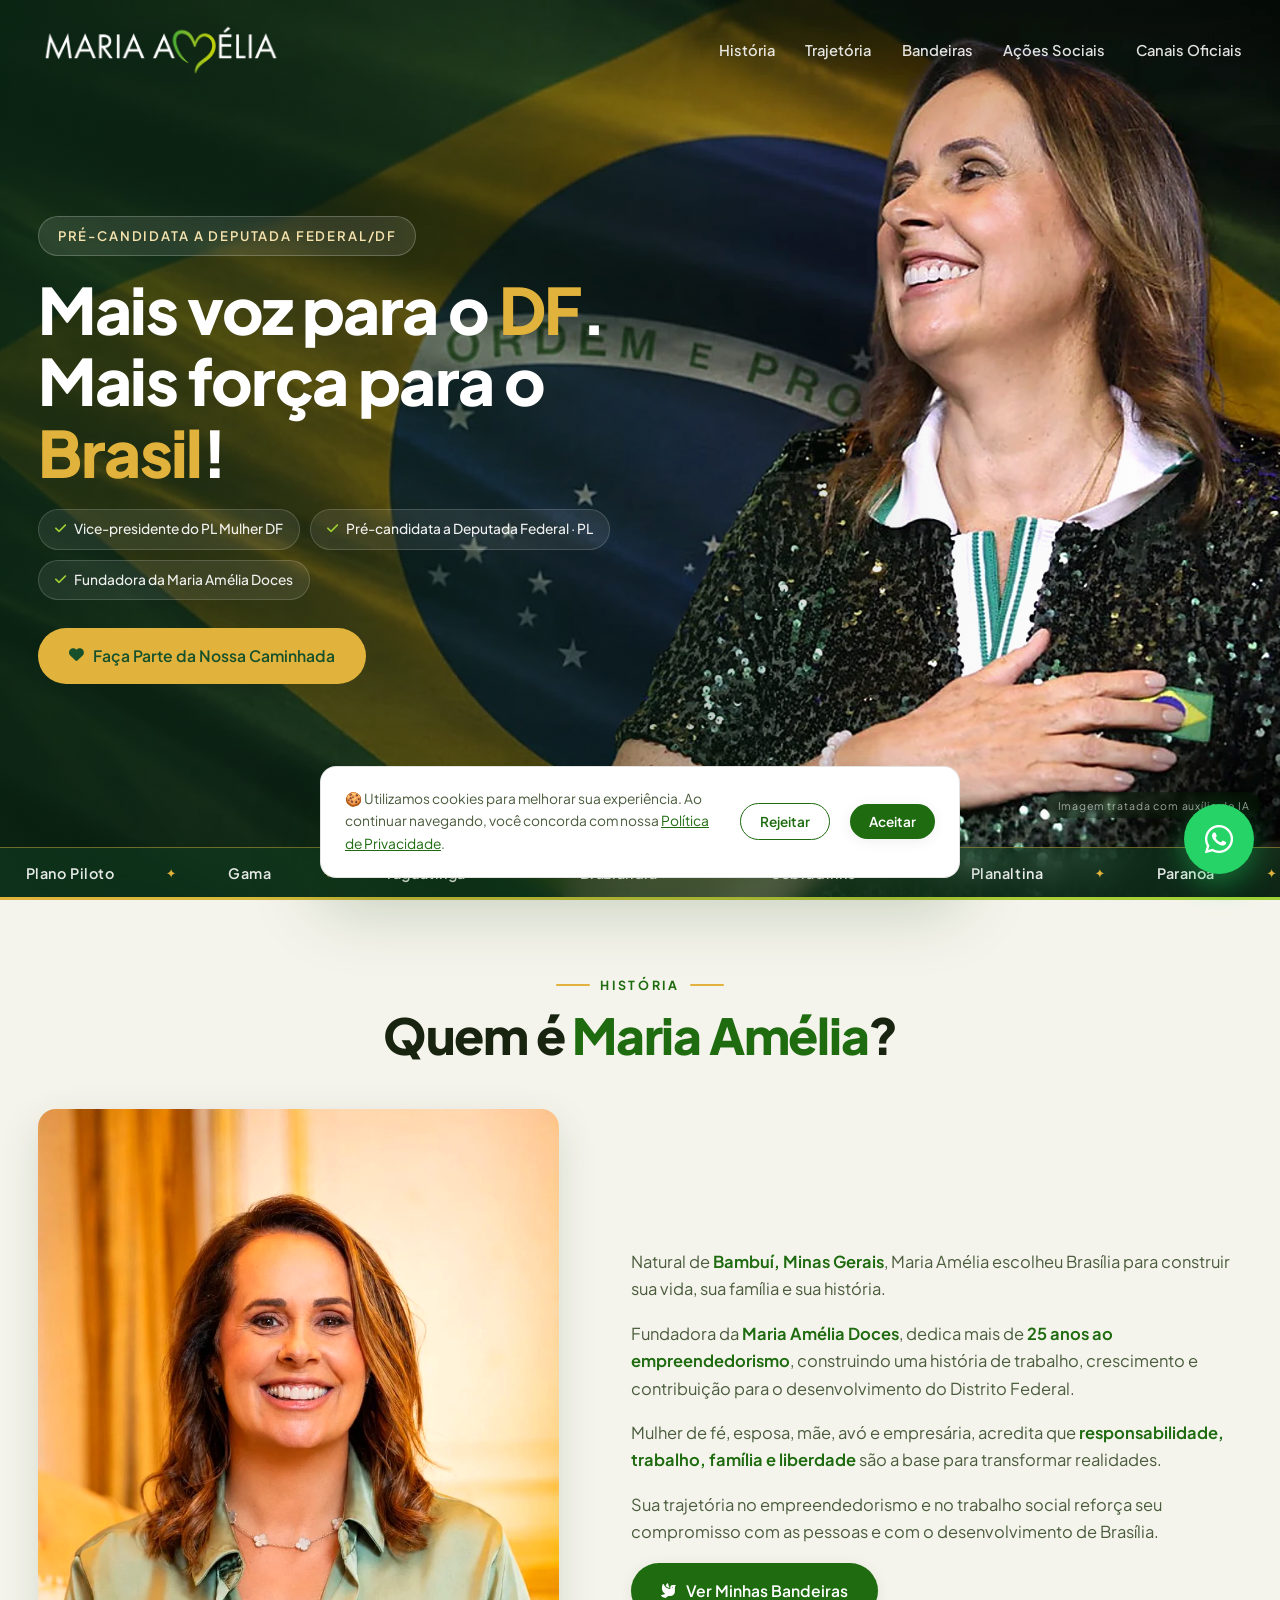
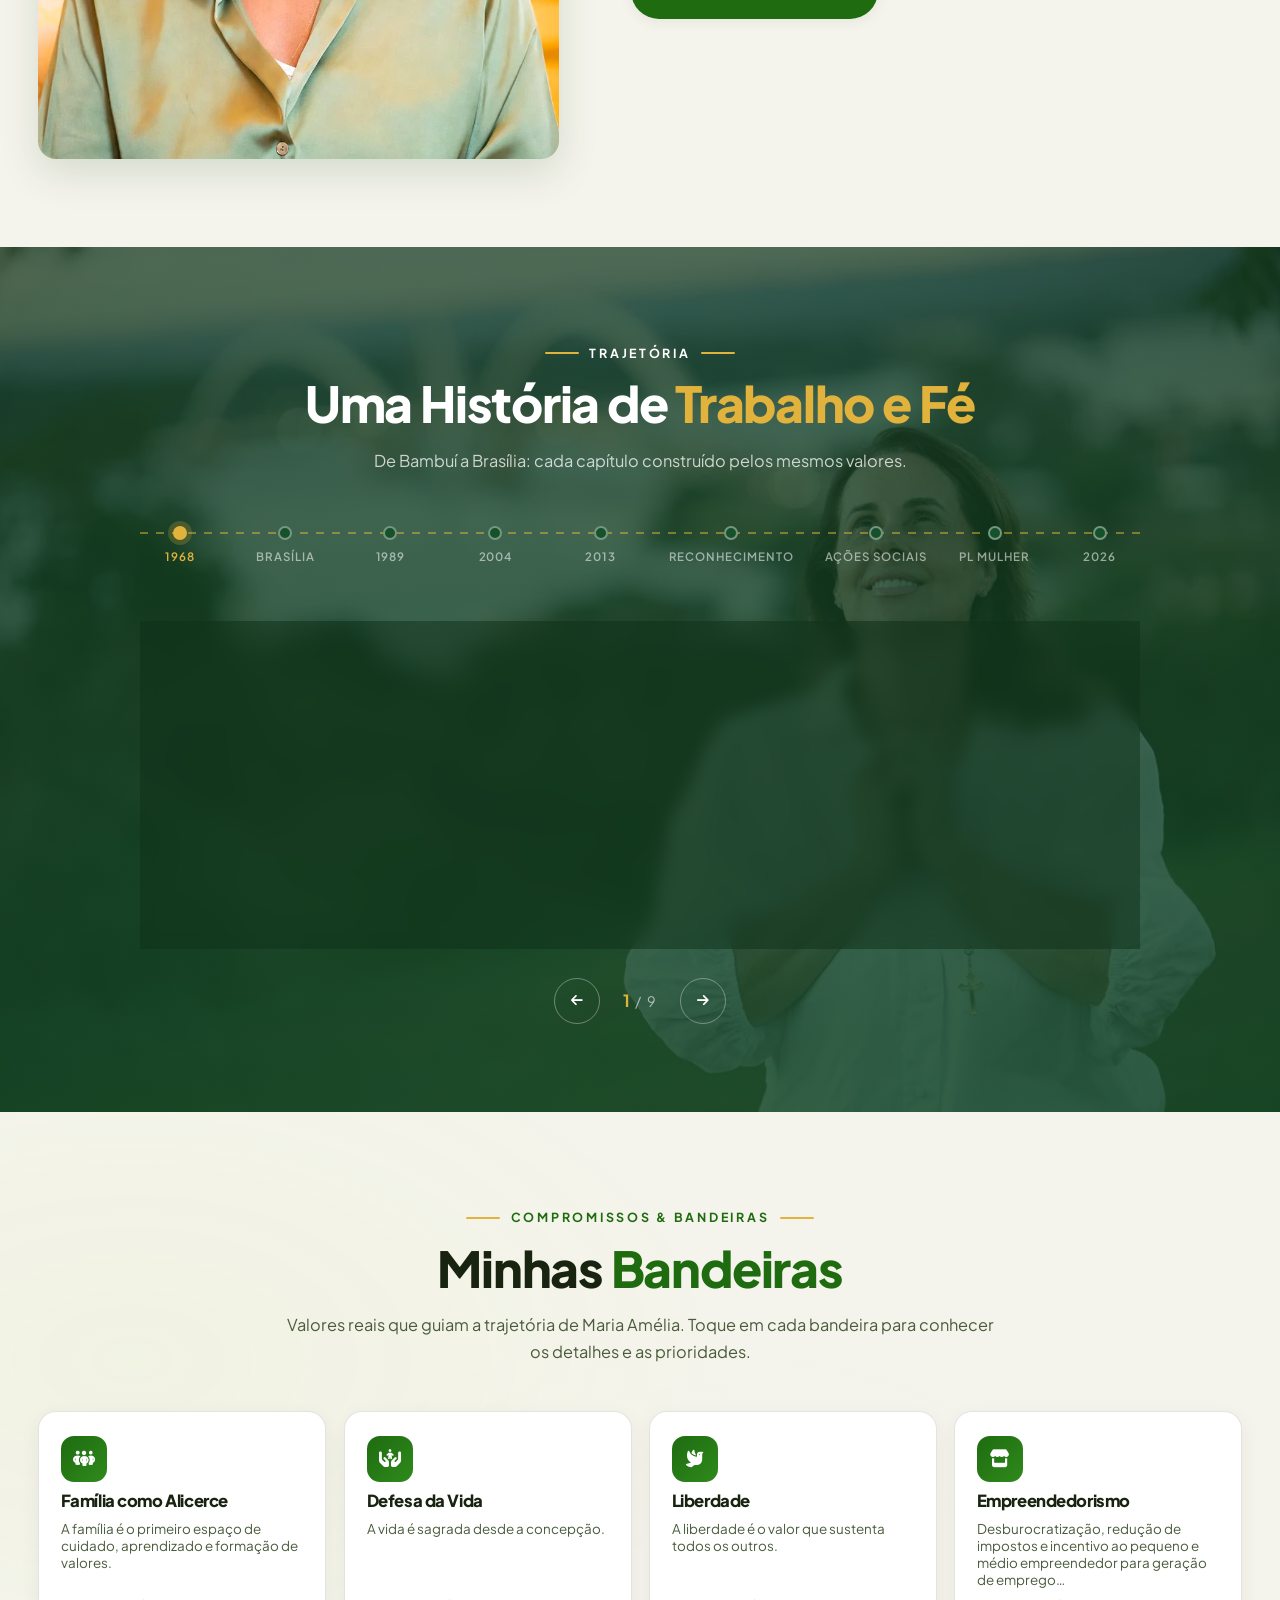
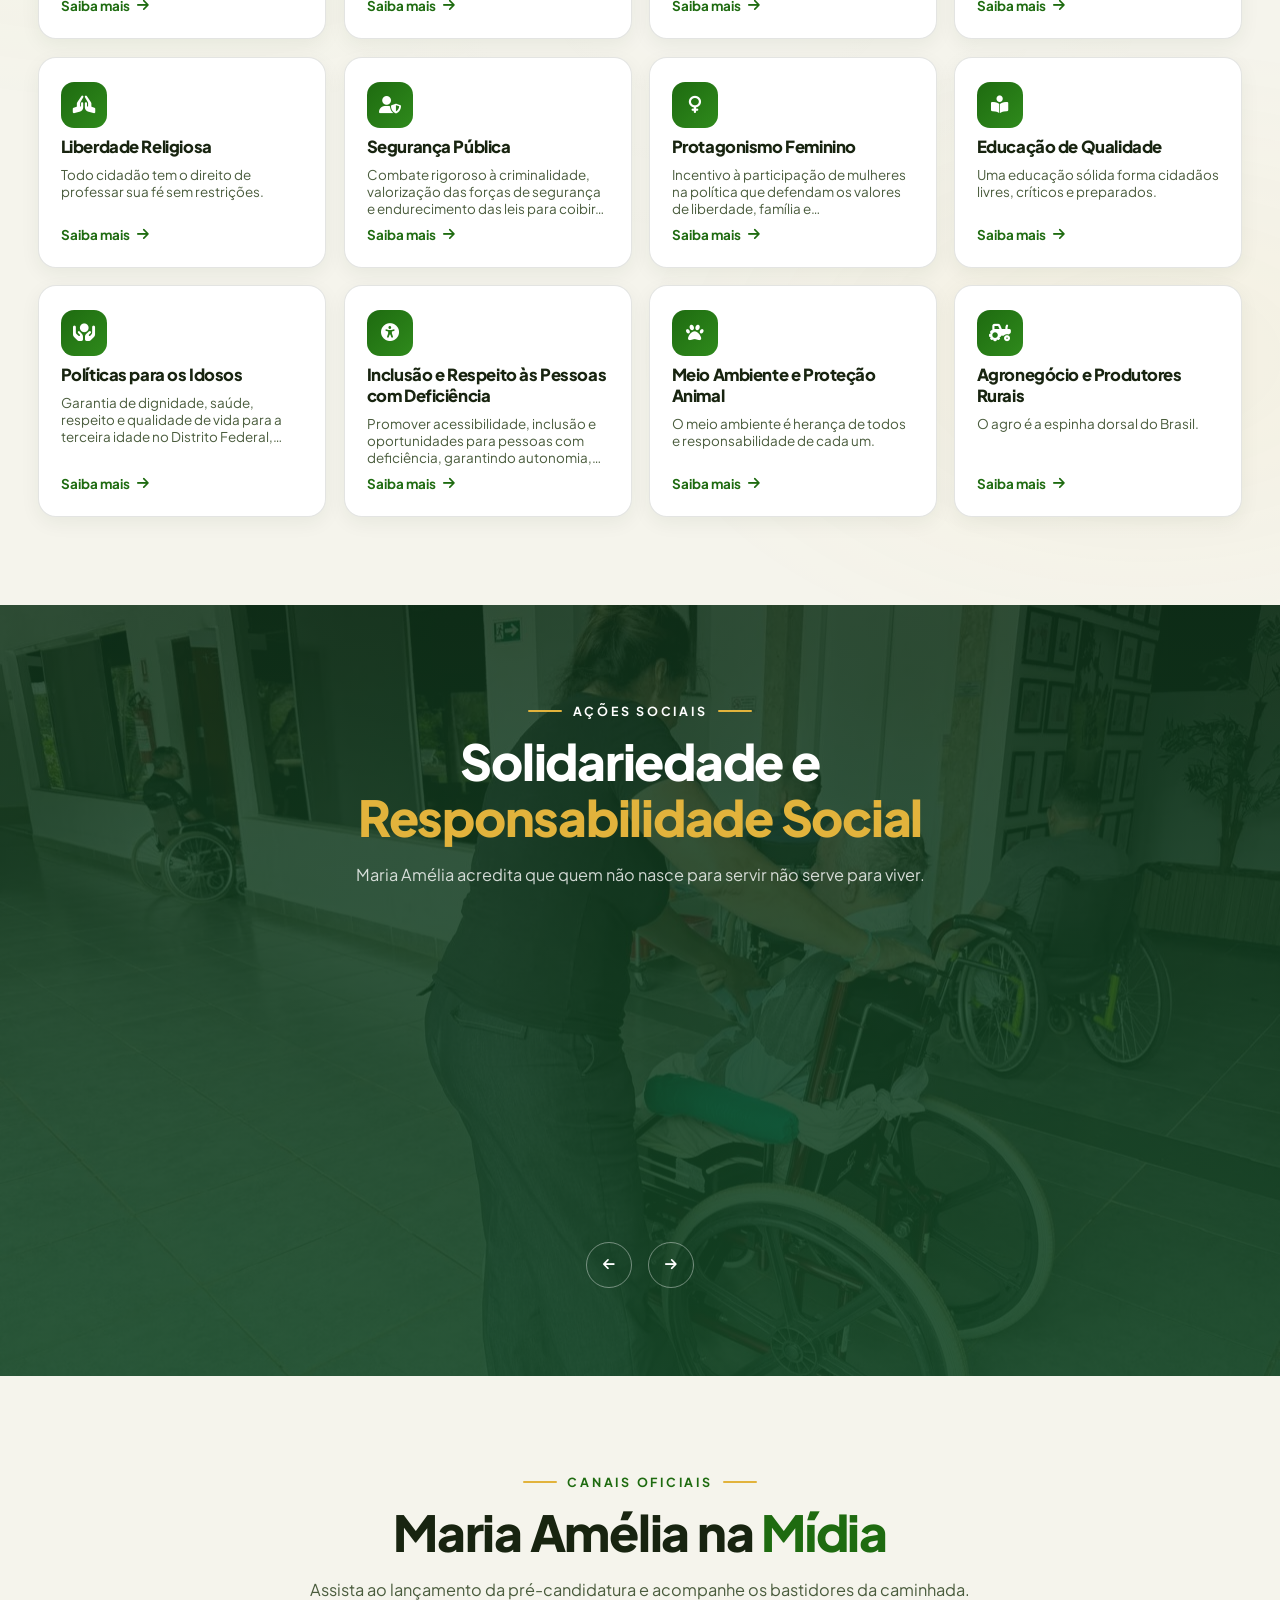
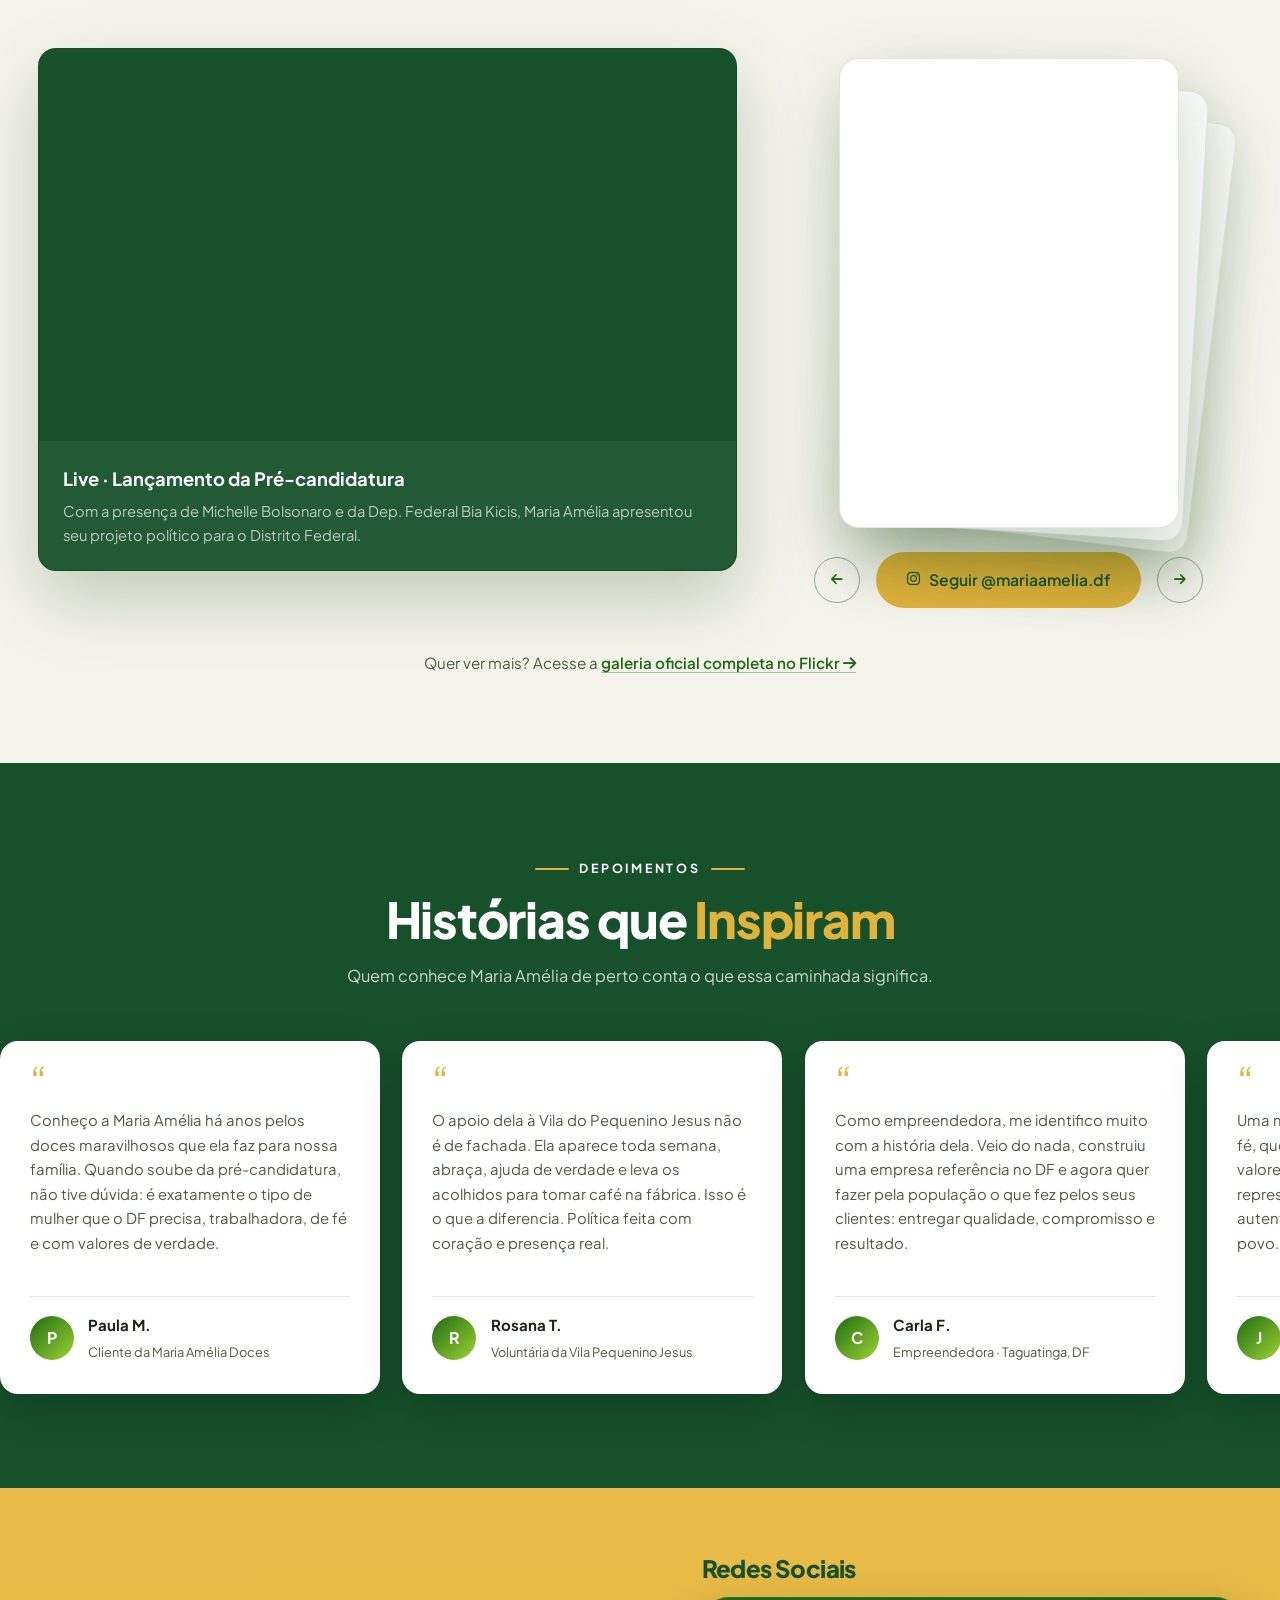
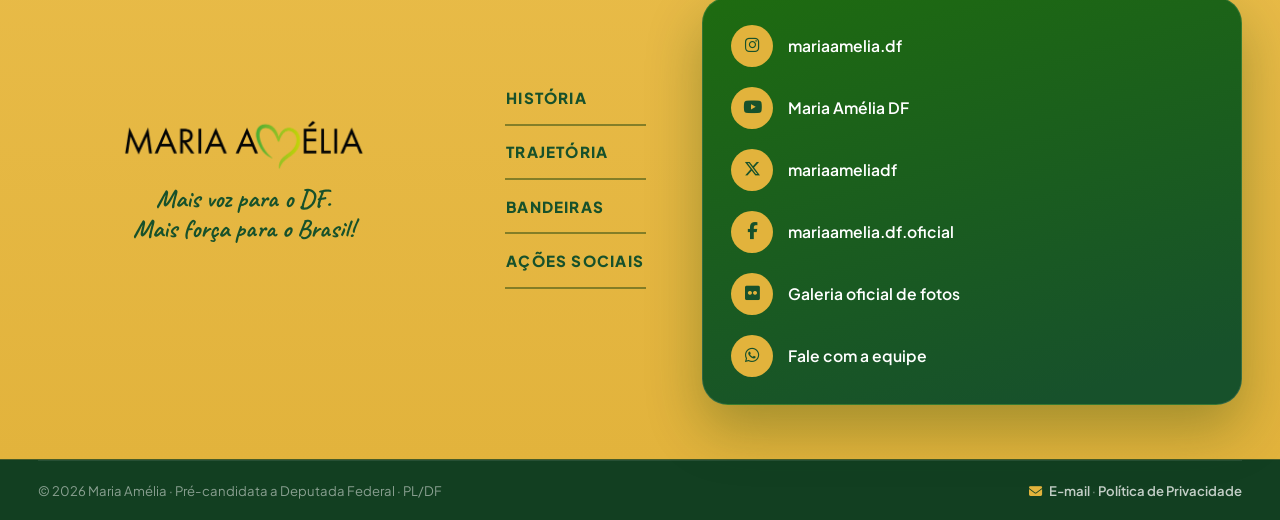
==== commit 465ae774: "v6.4 — jingle removido por completo: sem player no header, sem áudio, arquivo mp3 excluído" ====
--- a/index.html
+++ b/index.html
@@ -26,7 +26,7 @@
   <link href="https://fonts.googleapis.com/css2?family=Plus+Jakarta+Sans:ital,wght@0,400..800;1,400..800&family=Caveat:wght@600;700&display=swap" rel="stylesheet">
   <link rel="stylesheet" href="https://cdnjs.cloudflare.com/ajax/libs/font-awesome/6.5.0/css/all.min.css">
 
-  <link rel="stylesheet" href="assets/css/style.css?v=1784506670">
+  <link rel="stylesheet" href="assets/css/style.css?v=1785352385">
 </head>
 <body>
 
@@ -43,11 +43,6 @@
         <a href="#bandeiras">Bandeiras</a>
         <a href="#acoes">Ações Sociais</a>
         <a href="#midia">Canais Oficiais</a>
-        <button id="hdr-player" aria-label="Tocar ou pausar o jingle" aria-pressed="false">
-          <i class="fa-solid fa-music" id="hp-ico"></i>
-          <span class="hp-tit">Aumente o som</span><span class="hp-tit2">Ativar som</span>
-          <span class="eq" aria-hidden="true"><i></i><i></i><i></i><i></i></span>
-        </button>
       </nav>
       <button id="ham" aria-label="Abrir menu" aria-expanded="false"><span></span><span></span><span></span></button>
     </div>
@@ -91,7 +86,6 @@
     </div>
   </div>
     <span class="hero-ia">Imagem tratada com auxílio de IA</span>
-    <audio id="jingle" src="assets/audio/jingle.mp3" preload="auto"></audio>
   </section>
 
 
@@ -551,6 +545,6 @@
     <button class="btn btn-cheio" id="ck-sim">Aceitar</button>
   </div>
 
-  <script src="assets/js/main.js?v=1784506670" defer></script>
+  <script src="assets/js/main.js?v=1785352385" defer></script>
 </body>
 </html>
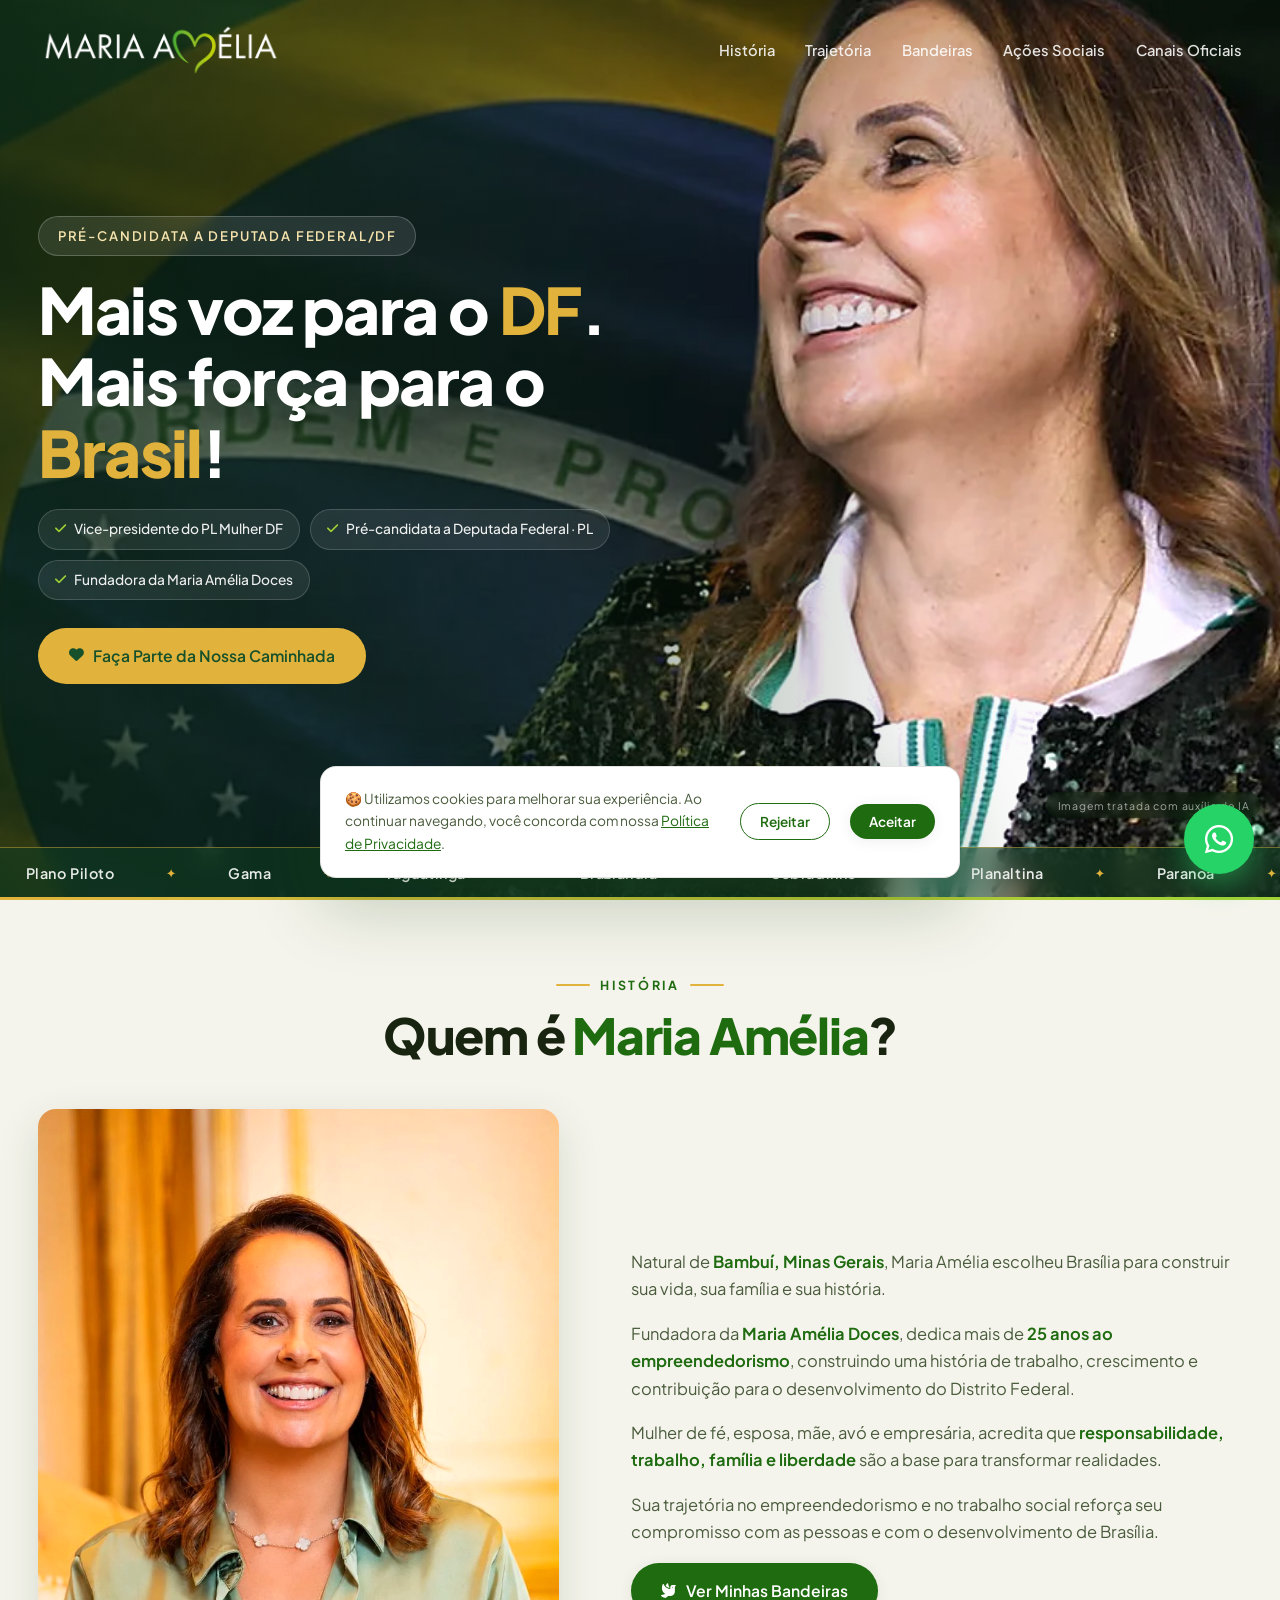
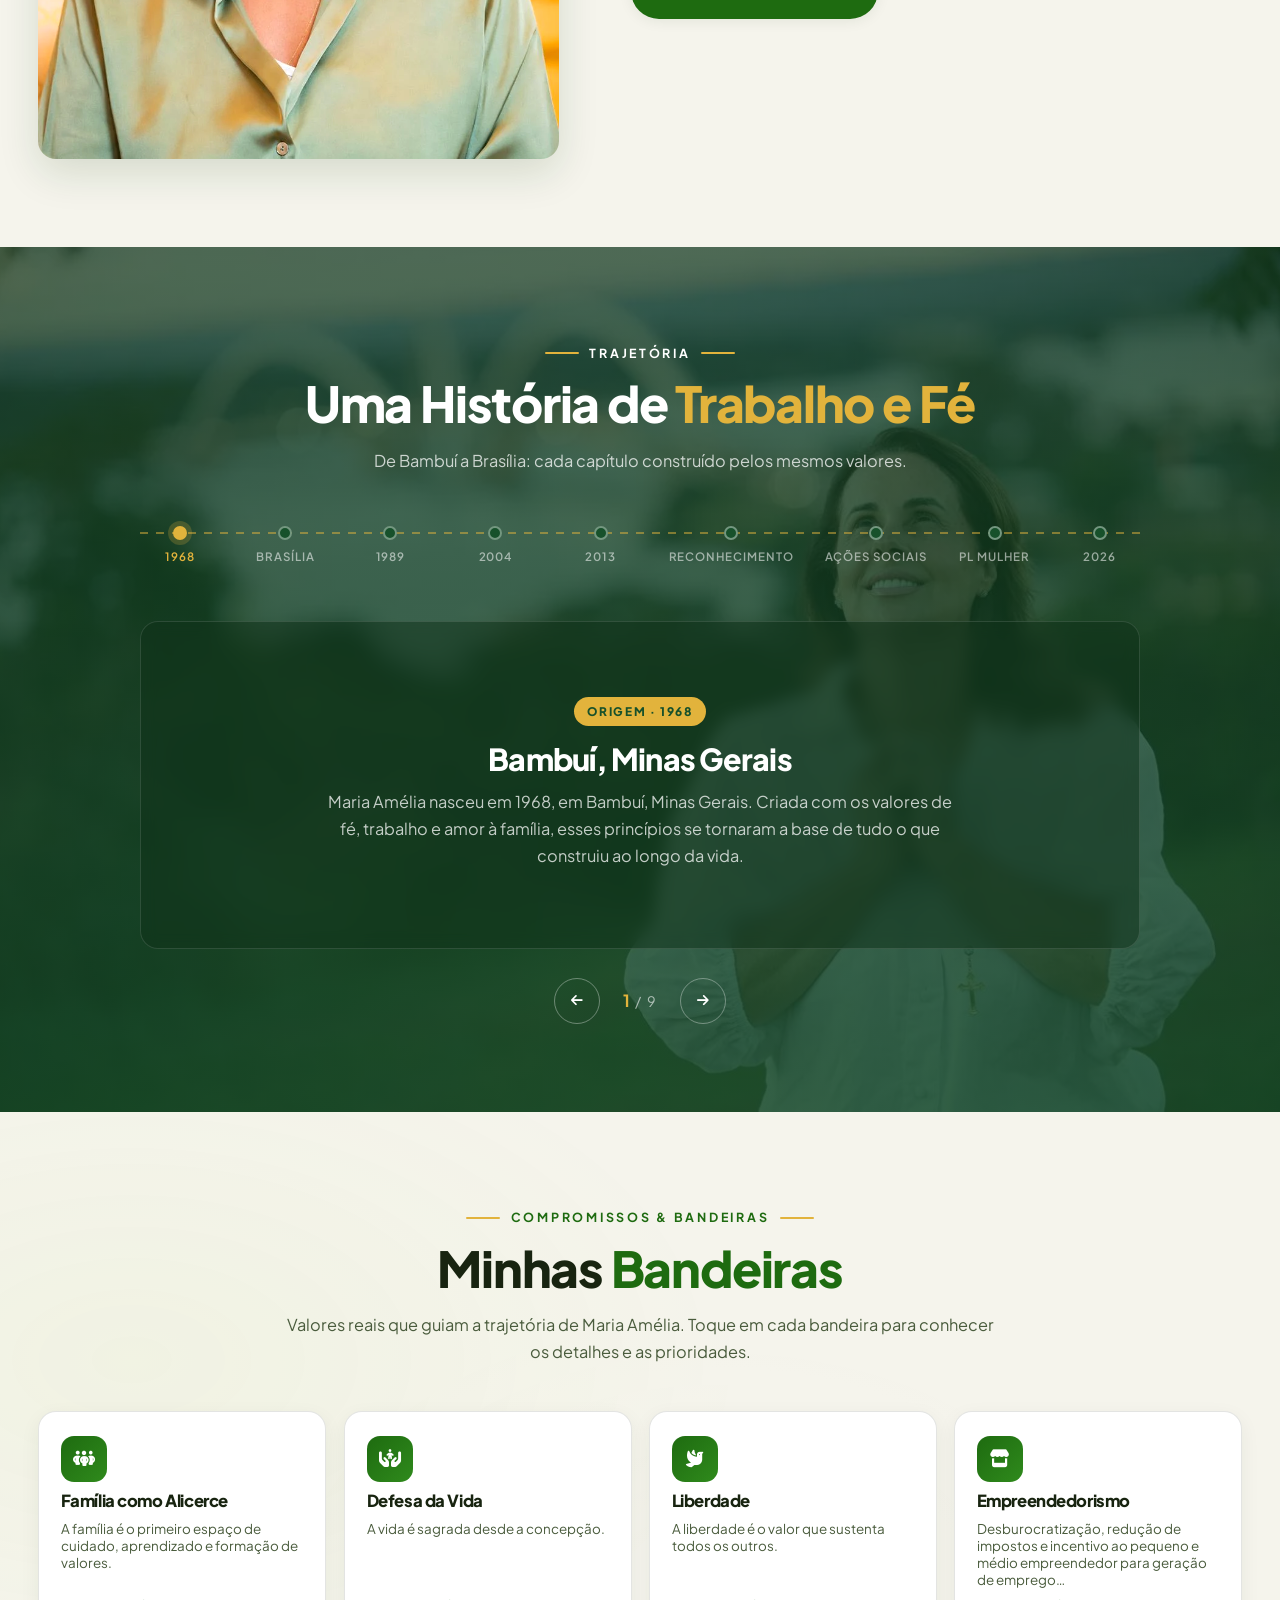
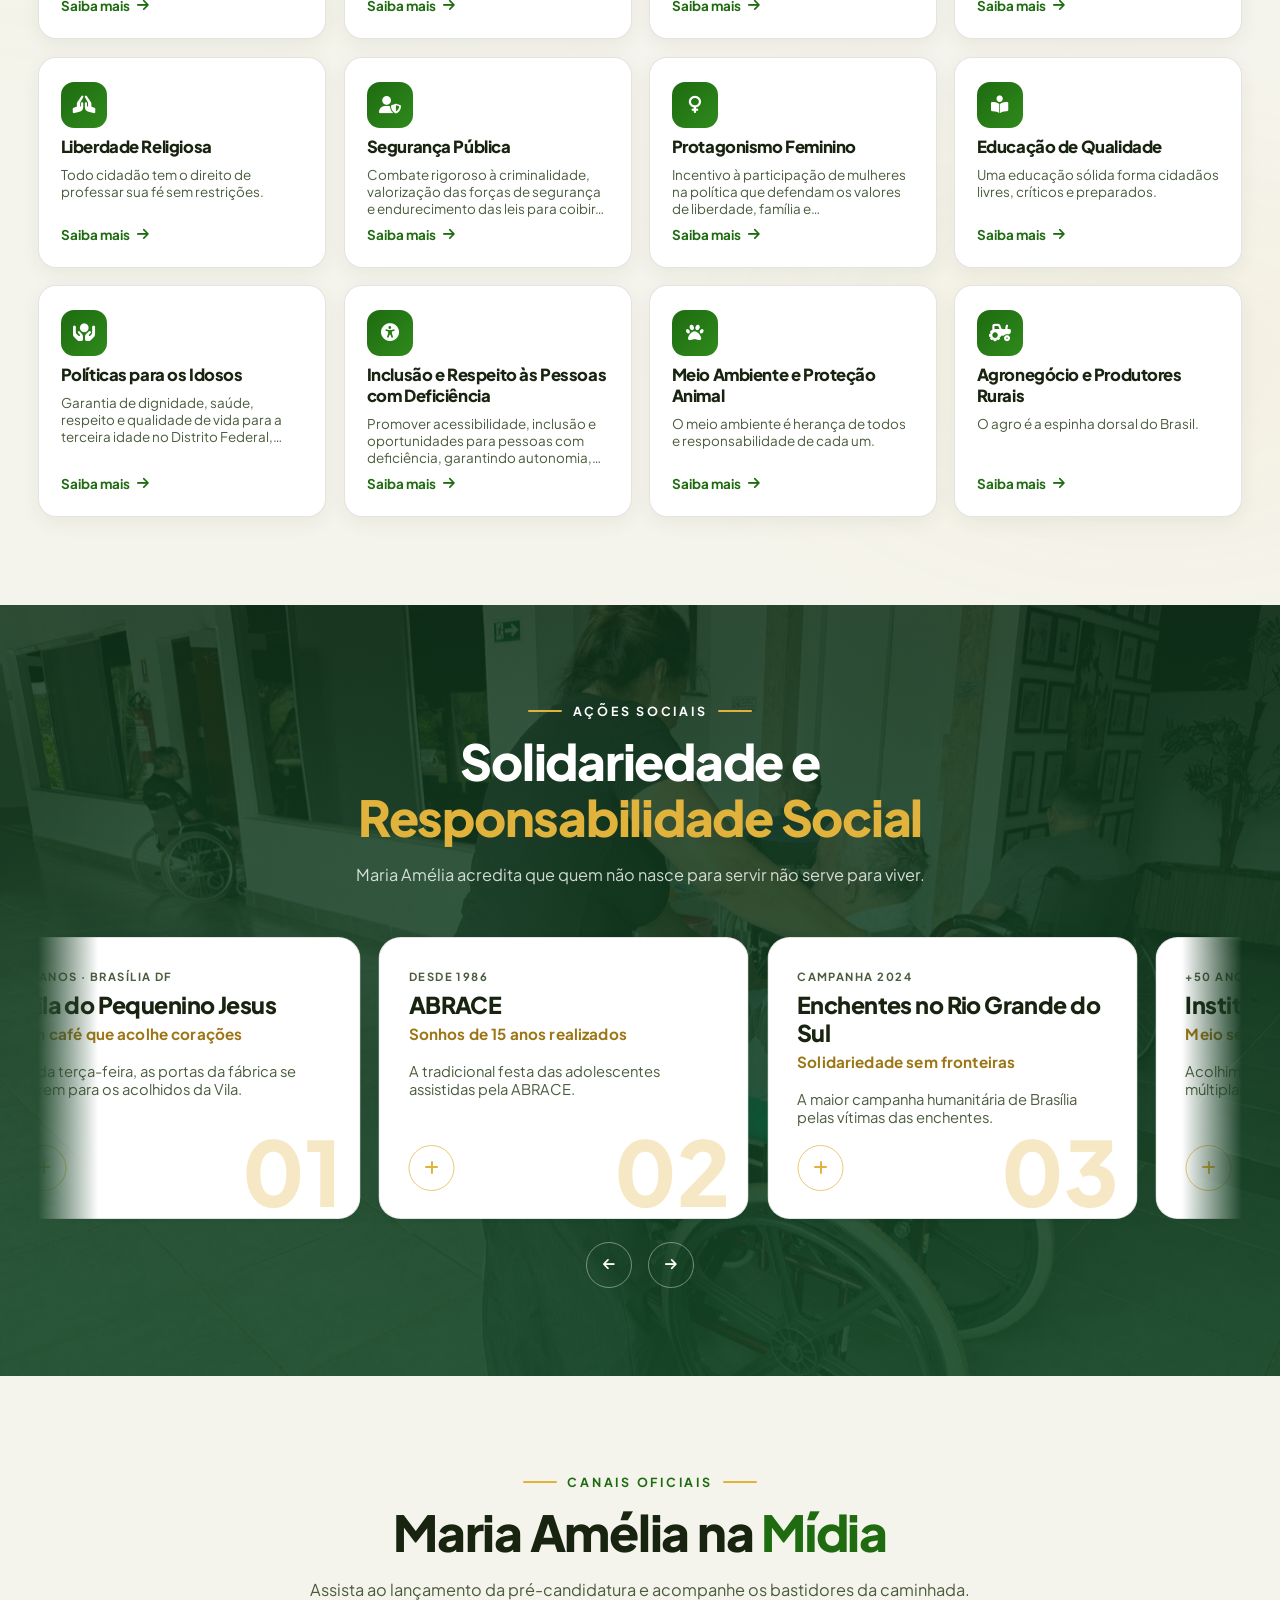
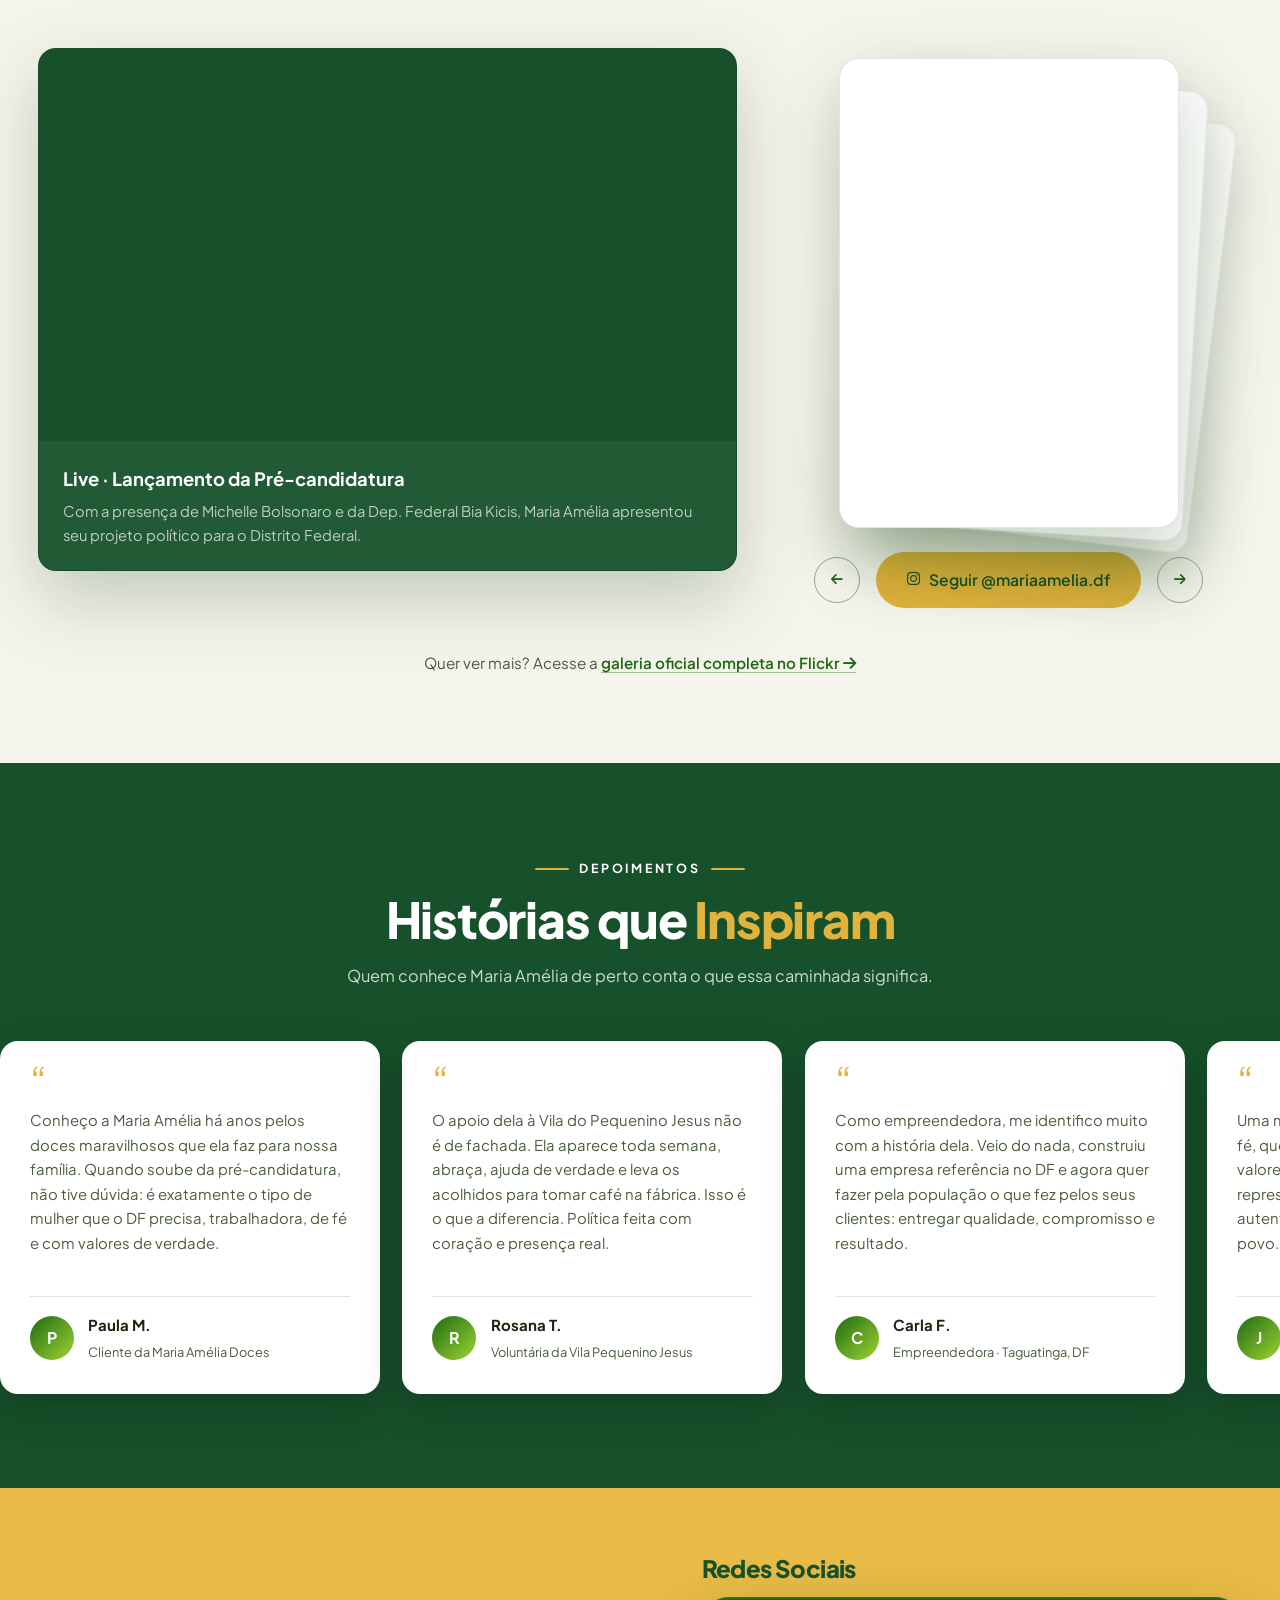
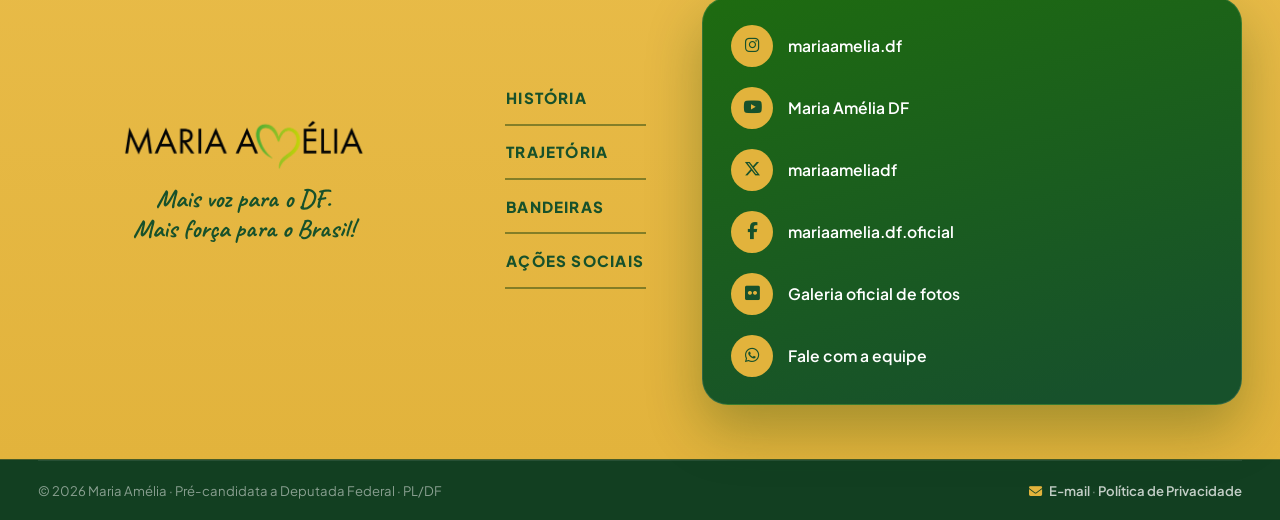
==== commit db2f81b5: "v6.5 — segurança: CSP upgrade-insecure-requests, meta referrer, OG image no domínio próprio HTTPS" ====
--- a/index.html
+++ b/index.html
@@ -2,6 +2,8 @@
 <html lang="pt-BR">
 <head>
   <meta charset="UTF-8">
+  <meta http-equiv="Content-Security-Policy" content="upgrade-insecure-requests">
+  <meta name="referrer" content="strict-origin-when-cross-origin">
   <meta name="viewport" content="width=device-width, initial-scale=1.0">
   <title>Maria Amélia | Pré-candidata a Deputada Federal pelo DF</title>
   <meta name="description" content="Maria Amélia, empresária, confeiteira e pré-candidata a Deputada Federal pelo PL no Distrito Federal. Mais voz para o DF. Mais força para o Brasil.">
@@ -11,12 +13,12 @@
   <meta property="og:type" content="website">
   <meta property="og:title" content="Maria Amélia | Pré-candidata a Deputada Federal pelo DF">
   <meta property="og:description" content="Empresária, confeiteira e pré-candidata a Deputada Federal pelo PL/DF. Mais voz para o DF. Mais força para o Brasil.">
-  <meta property="og:image" content="https://mariaameliadf.github.io/mariamelia.df/assets/img/foto-oficial.webp">
+  <meta property="og:image" content="https://www.mariaameliadeputadafederal.com.br/assets/img/foto-oficial.webp">
   <meta property="og:locale" content="pt_BR">
   <meta name="twitter:card" content="summary_large_image">
   <meta name="twitter:title" content="Maria Amélia | Pré-candidata a Deputada Federal pelo DF">
   <meta name="twitter:description" content="Mais voz para o DF. Mais força para o Brasil.">
-  <meta name="twitter:image" content="https://mariaameliadf.github.io/mariamelia.df/assets/img/foto-oficial.webp">
+  <meta name="twitter:image" content="https://www.mariaameliadeputadafederal.com.br/assets/img/foto-oficial.webp">
 
   <link rel="icon" href="assets/logo/bandeira-brasil.svg" type="image/svg+xml">
 
@@ -26,7 +28,7 @@
   <link href="https://fonts.googleapis.com/css2?family=Plus+Jakarta+Sans:ital,wght@0,400..800;1,400..800&family=Caveat:wght@600;700&display=swap" rel="stylesheet">
   <link rel="stylesheet" href="https://cdnjs.cloudflare.com/ajax/libs/font-awesome/6.5.0/css/all.min.css">
 
-  <link rel="stylesheet" href="assets/css/style.css?v=1785352385">
+  <link rel="stylesheet" href="assets/css/style.css?v=1785928748">
 </head>
 <body>
 
@@ -545,6 +547,6 @@
     <button class="btn btn-cheio" id="ck-sim">Aceitar</button>
   </div>
 
-  <script src="assets/js/main.js?v=1785352385" defer></script>
+  <script src="assets/js/main.js?v=1785928748" defer></script>
 </body>
 </html>
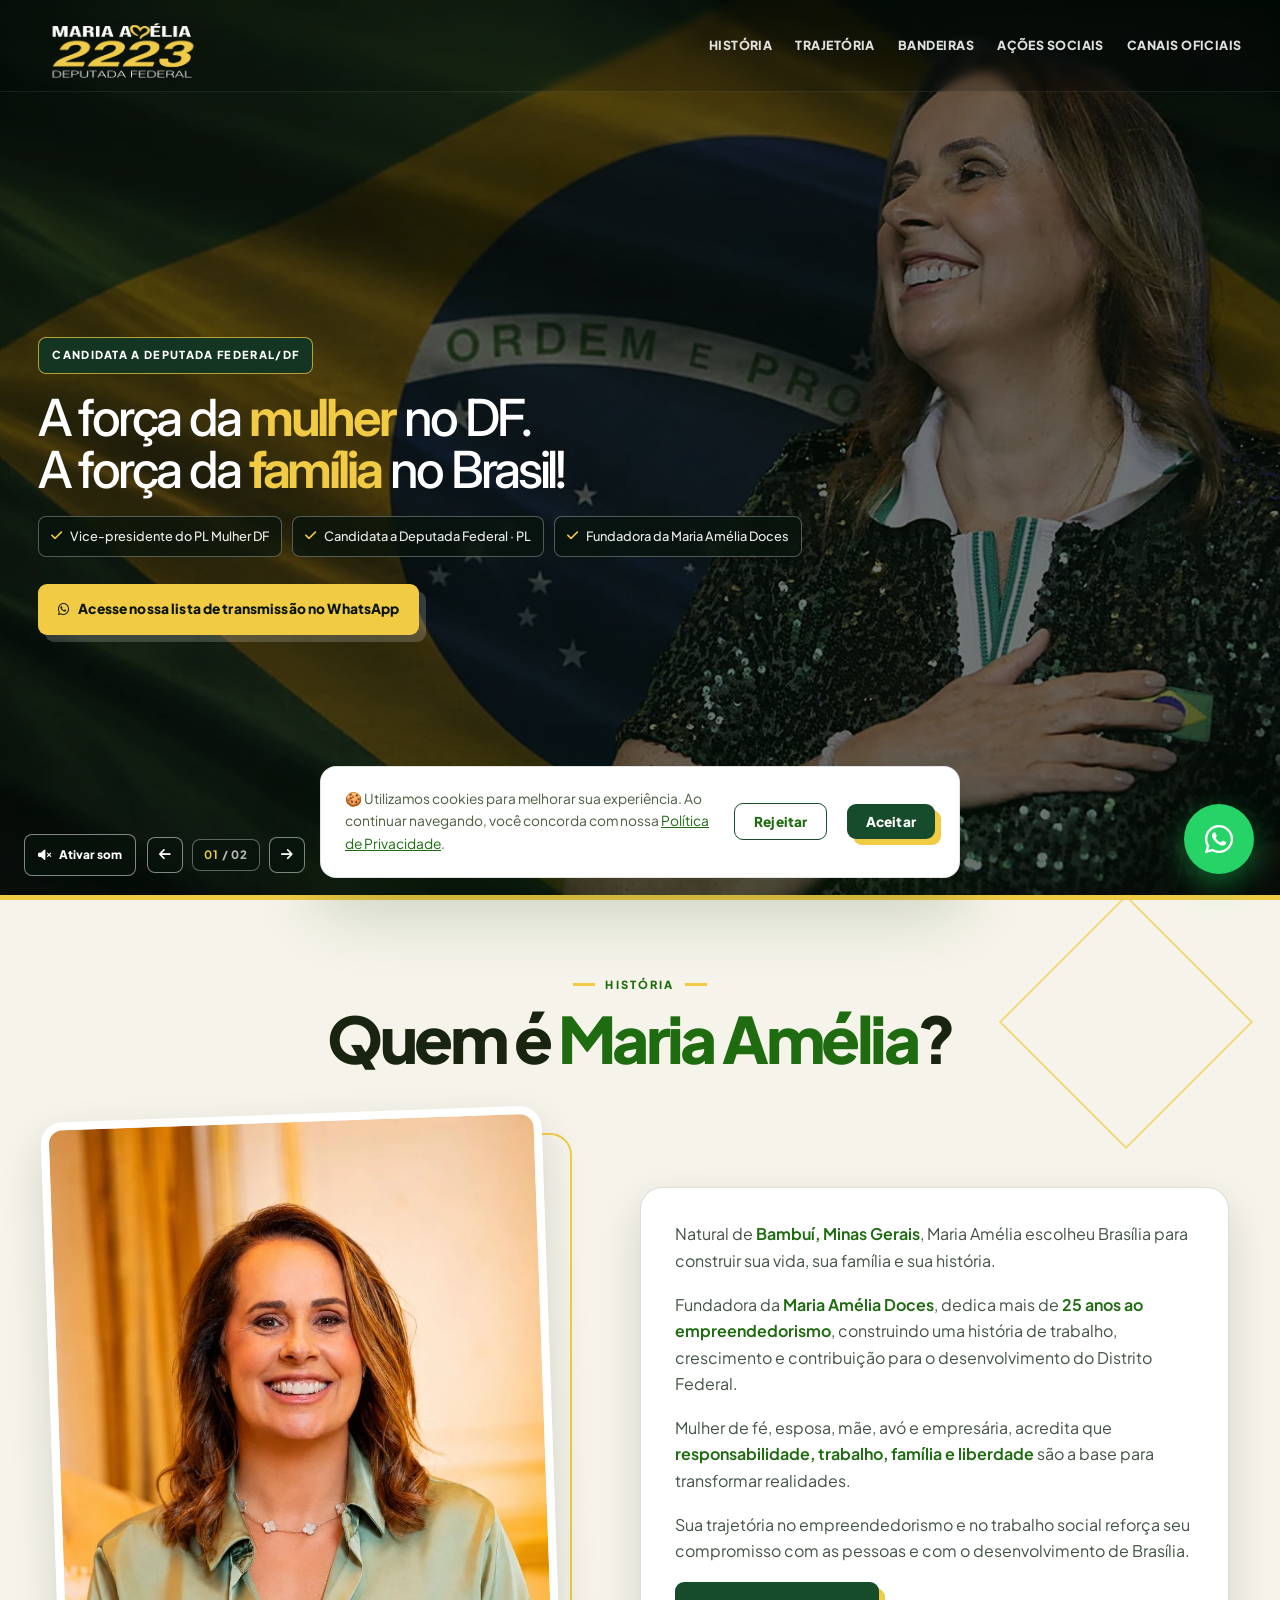
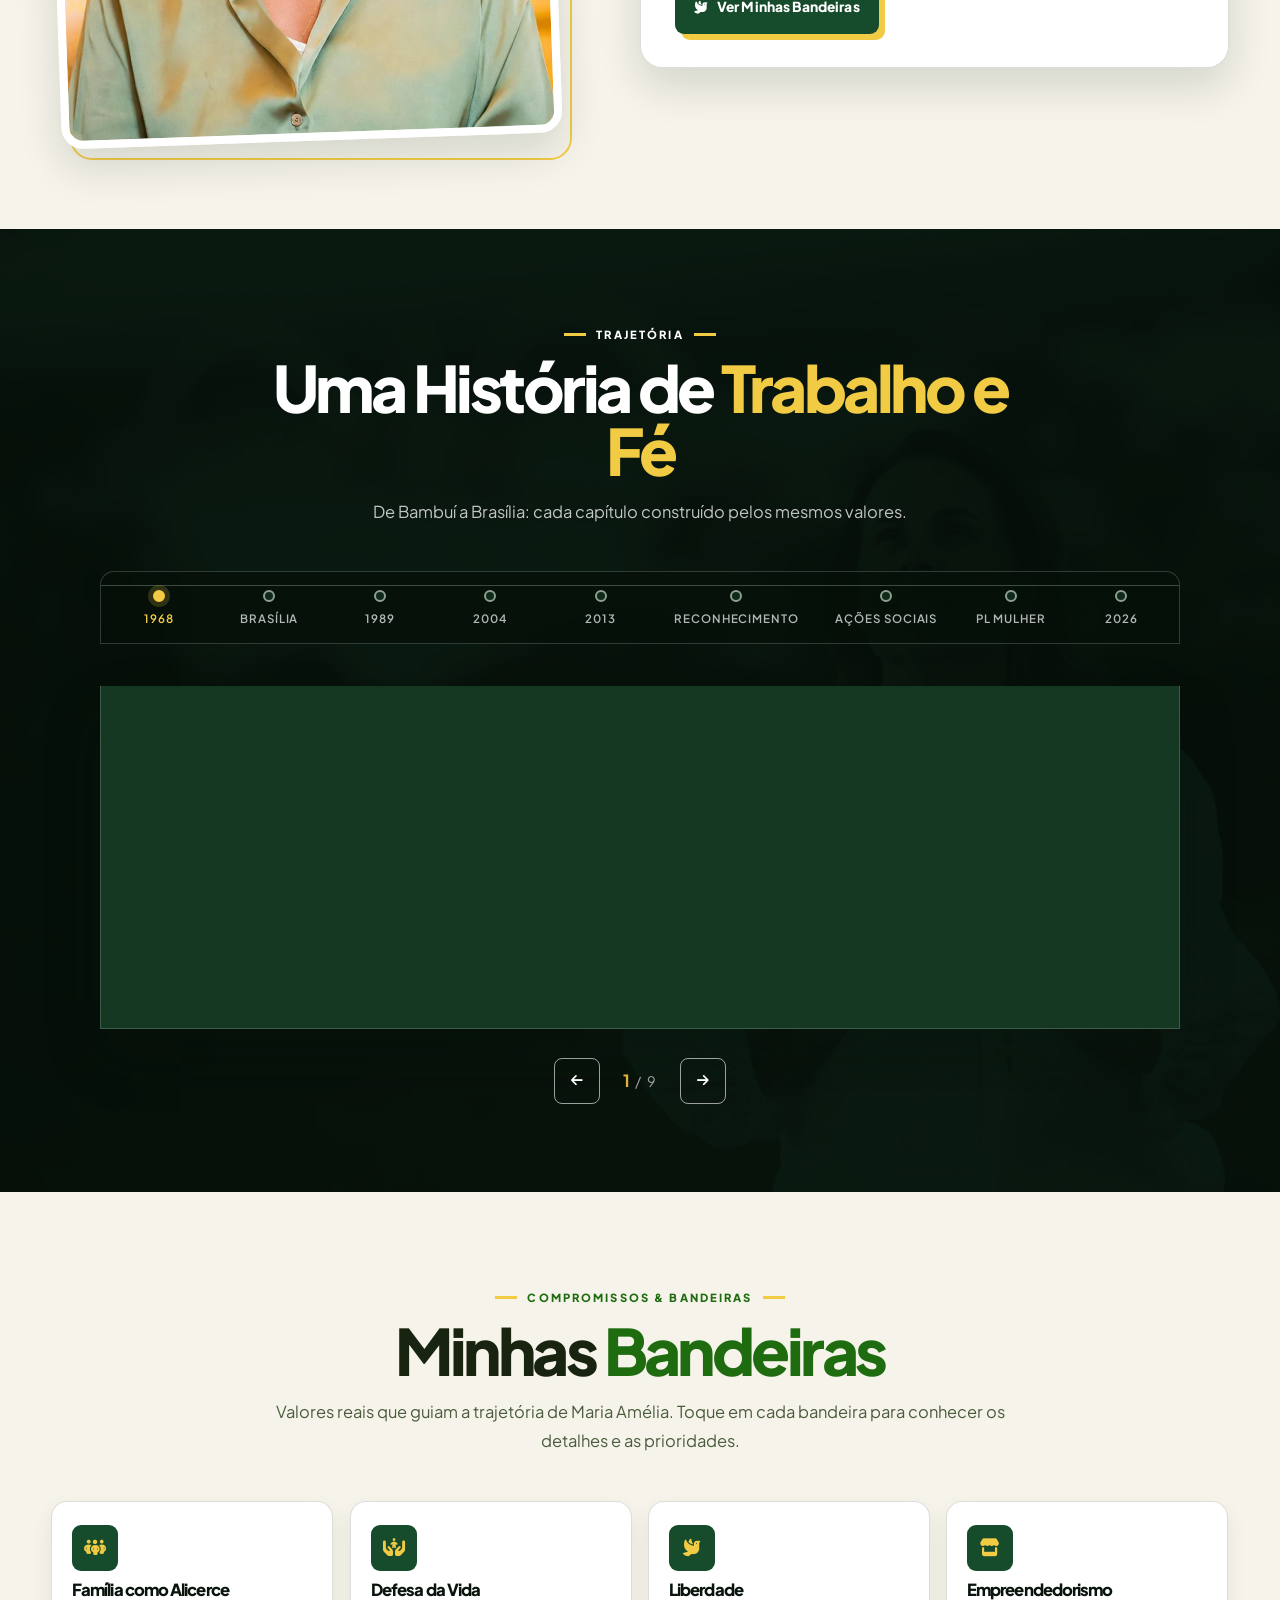
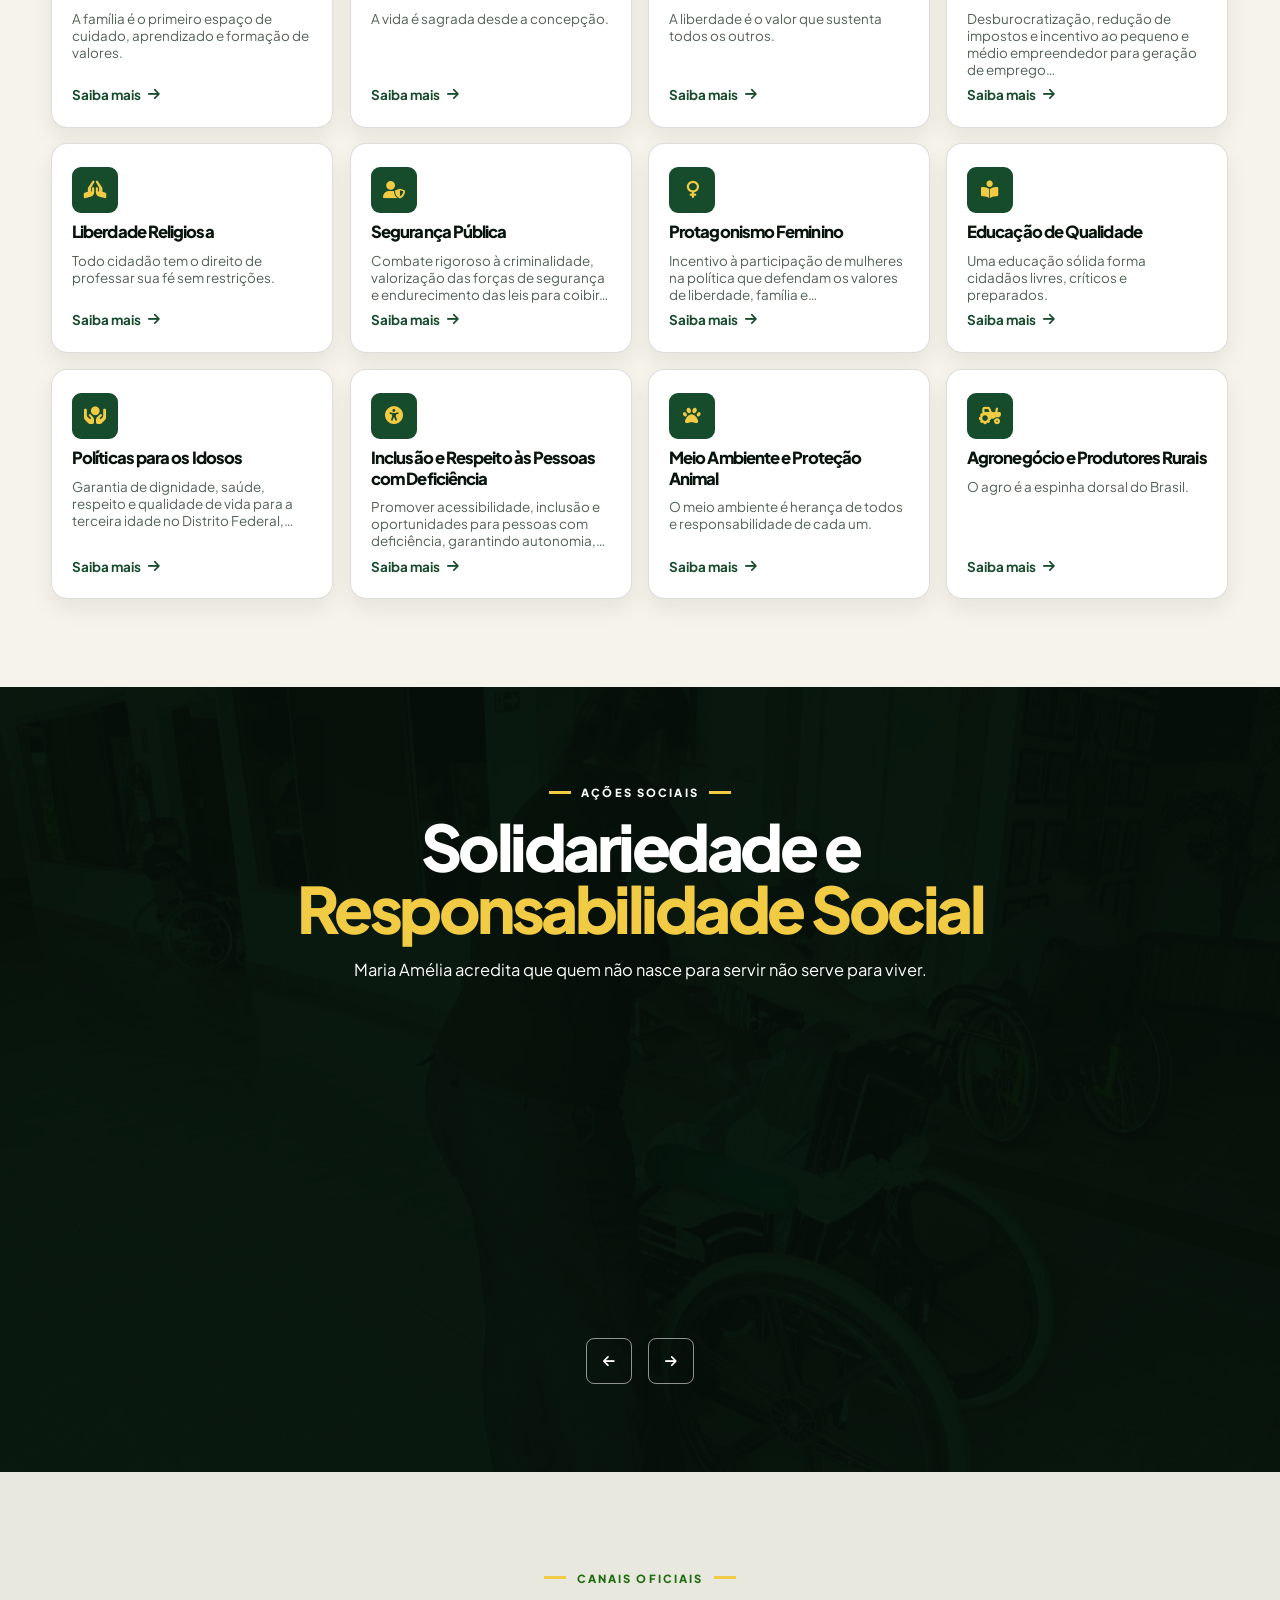
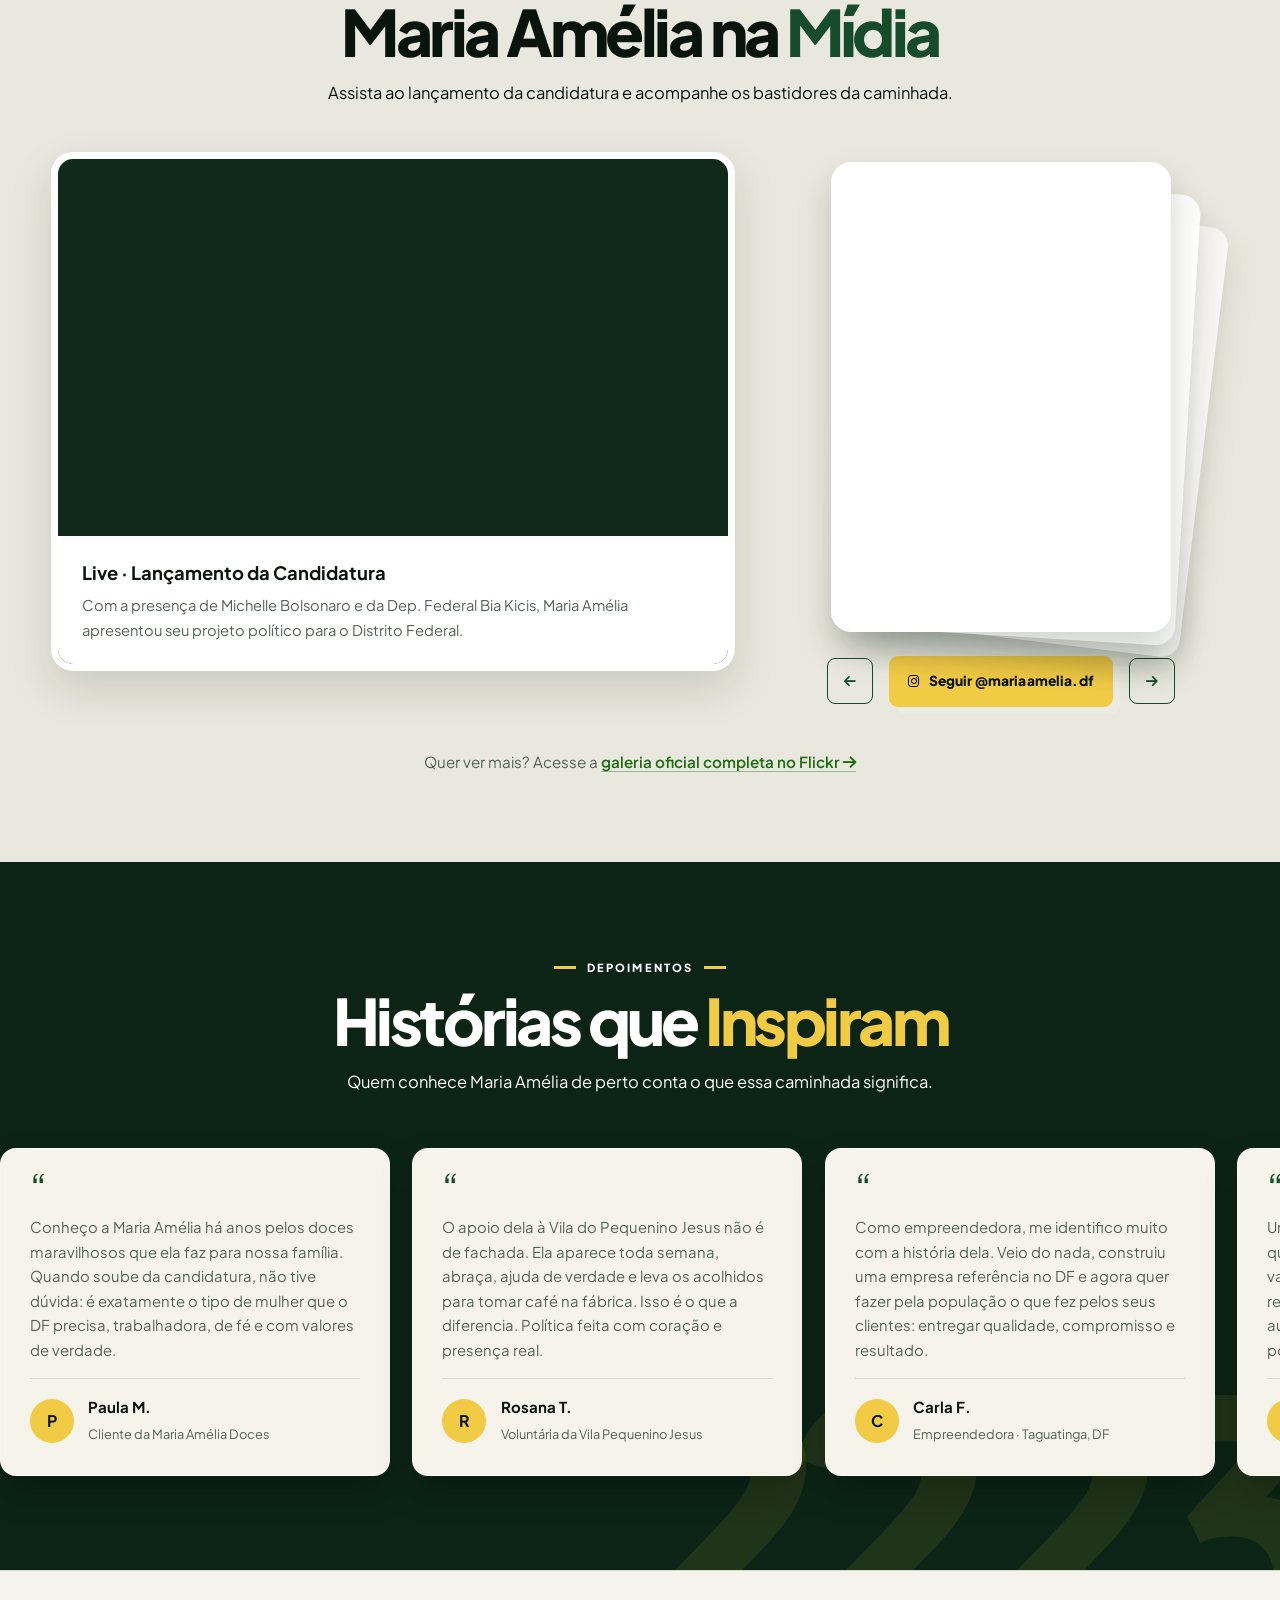
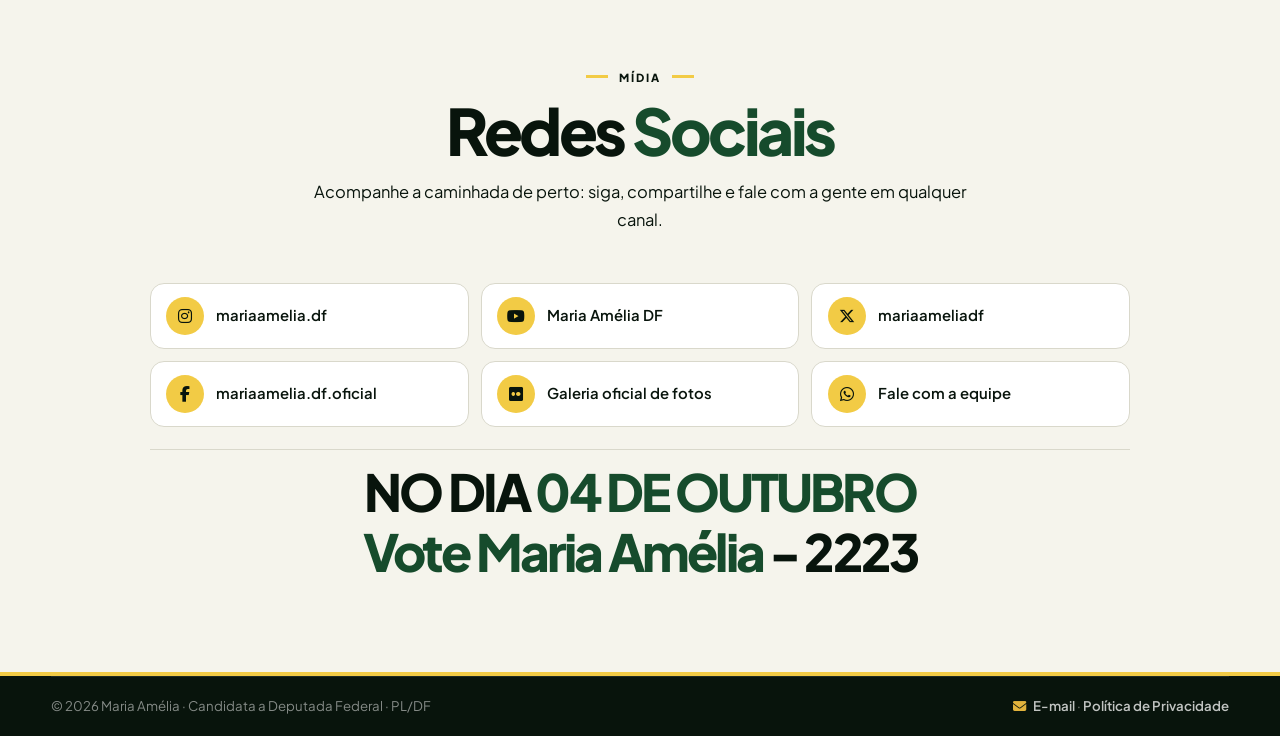
==== commit 5c4ba74d: "Atualiza identidade visual da campanha 2223" ====
--- a/index.html
+++ b/index.html
@@ -5,30 +5,30 @@
   <meta http-equiv="Content-Security-Policy" content="upgrade-insecure-requests">
   <meta name="referrer" content="strict-origin-when-cross-origin">
   <meta name="viewport" content="width=device-width, initial-scale=1.0">
-  <title>Maria Amélia | Pré-candidata a Deputada Federal pelo DF</title>
-  <meta name="description" content="Maria Amélia, empresária, confeiteira e pré-candidata a Deputada Federal pelo PL no Distrito Federal. Mais voz para o DF. Mais força para o Brasil.">
+  <title>Maria Amélia | Candidata a Deputada Federal pelo DF</title>
+  <meta name="description" content="Maria Amélia, empresária, confeiteira e candidata a Deputada Federal pelo PL no Distrito Federal. A força da mulher no DF. A força da família no Brasil!">
   <link rel="canonical" href="https://mariaameliadf.github.io/mariamelia.df/">
 
   <!-- Open Graph -->
   <meta property="og:type" content="website">
-  <meta property="og:title" content="Maria Amélia | Pré-candidata a Deputada Federal pelo DF">
-  <meta property="og:description" content="Empresária, confeiteira e pré-candidata a Deputada Federal pelo PL/DF. Mais voz para o DF. Mais força para o Brasil.">
+  <meta property="og:title" content="Maria Amélia | Candidata a Deputada Federal pelo DF">
+  <meta property="og:description" content="Empresária, confeiteira e candidata a Deputada Federal pelo PL/DF. A força da mulher no DF. A força da família no Brasil!">
   <meta property="og:image" content="https://www.mariaameliadeputadafederal.com.br/assets/img/foto-oficial.webp">
   <meta property="og:locale" content="pt_BR">
   <meta name="twitter:card" content="summary_large_image">
-  <meta name="twitter:title" content="Maria Amélia | Pré-candidata a Deputada Federal pelo DF">
-  <meta name="twitter:description" content="Mais voz para o DF. Mais força para o Brasil.">
+  <meta name="twitter:title" content="Maria Amélia | Candidata a Deputada Federal pelo DF">
+  <meta name="twitter:description" content="A força da mulher no DF. A força da família no Brasil!">
   <meta name="twitter:image" content="https://www.mariaameliadeputadafederal.com.br/assets/img/foto-oficial.webp">
 
-  <link rel="icon" href="assets/logo/bandeira-brasil.svg" type="image/svg+xml">
+  <link rel="icon" href="assets/logo/maria-amelia-2223.png" type="image/png">
 
   <!-- Fontes -->
   <link rel="preconnect" href="https://fonts.googleapis.com">
   <link rel="preconnect" href="https://fonts.gstatic.com" crossorigin>
-  <link href="https://fonts.googleapis.com/css2?family=Plus+Jakarta+Sans:ital,wght@0,400..800;1,400..800&family=Caveat:wght@600;700&display=swap" rel="stylesheet">
+  <link href="https://fonts.googleapis.com/css2?family=Plus+Jakarta+Sans:ital,wght@0,400..800;1,400..800&family=Inter:wght@400;500;600;700&family=Manrope:wght@400;500;600;700&family=Caveat:wght@600;700&display=swap" rel="stylesheet">
   <link rel="stylesheet" href="https://cdnjs.cloudflare.com/ajax/libs/font-awesome/6.5.0/css/all.min.css">
 
-  <link rel="stylesheet" href="assets/css/style.css?v=1785928748">
+  <link rel="stylesheet" href="assets/css/style.css?v=2223">
 </head>
 <body>
 
@@ -36,8 +36,7 @@
   <header id="hdr">
     <div class="wrap">
       <a href="#hero" class="logo" aria-label="Maria Amélia, início">
-        <img class="lg-branco" src="assets/logo/logo-branco.svg" alt="Maria Amélia">
-        <img class="lg-preto" src="assets/logo/logo-preto.svg" alt="Maria Amélia">
+        <img class="lg-campanha" src="assets/logo/maria-amelia-2223-header.png" alt="Maria Amélia, 2223, Deputada Federal">
       </a>
       <nav class="nav-d" aria-label="Navegação principal">
         <a href="#quem">História</a>
@@ -60,34 +59,47 @@
     <a class="mob-l" href="#acoes">Ações Sociais <i class="fa-solid fa-chevron-right"></i></a>
     <a class="mob-l" href="#midia">Canais Oficiais <i class="fa-solid fa-chevron-right"></i></a>
     <a class="mob-l" href="#depoimentos">Depoimentos <i class="fa-solid fa-chevron-right"></i></a>
-    <a class="btn btn-ouro" href="https://maria-amelia.xyz/cadastro" target="_blank" rel="noopener noreferrer"><i class="fa-solid fa-heart"></i> Faça Parte da Nossa Caminhada</a>
+    <a class="btn btn-ouro" href="https://whatsapp.com/channel/0029Vb88r6Q2v1IkG2gEY90X" target="_blank" rel="noopener noreferrer"><i class="fa-brands fa-whatsapp"></i> Acesse nossa lista de transmissão no WhatsApp</a>
   </nav>
 
   <!-- HERO -->
   <section id="hero">
-    <picture>
-      <source media="(max-width:820px)" srcset="assets/img/capa-mob-v2.webp">
-      <img class="hero-bg" src="assets/img/capa-hero.webp" alt="Maria Amélia com a mão no coração diante da bandeira do Brasil" fetchpriority="high">
-    </picture>
+    <div class="hero-carousel" aria-label="Apresentação de Maria Amélia">
+      <div class="hero-slide hero-slide-video is-active" data-hero-slide="0" aria-hidden="false">
+        <video id="hero-video" autoplay muted playsinline preload="metadata" poster="assets/img/capa-hero.webp">
+          <source src="assets/video/maria-amelia-historia.mp4" type="video/mp4">
+        </video>
+      </div>
+      <div class="hero-slide hero-slide-photo" data-hero-slide="1" aria-hidden="true">
+        <picture>
+          <source media="(max-width:820px)" srcset="assets/img/capa-mob-v2.webp">
+          <img class="hero-bg" src="assets/img/capa-hero.webp" alt="Maria Amélia com a mão no coração diante da bandeira do Brasil" fetchpriority="high">
+        </picture>
+      </div>
+    </div>
     <div class="wrap hero-conteudo">
-      <span class="hero-tag">Pré-candidata a Deputada Federal/DF</span>
-      <h1>Mais voz para o <em>DF</em>.<br>Mais força para o <em>Brasil</em>!</h1>
+      <span class="hero-tag">Candidata a Deputada Federal/DF</span>
+      <h1>A força da <em>mulher</em> no DF.<br>A força da <em>família</em> no Brasil!</h1>
       <div class="hero-cred">
         <span><i class="fa-solid fa-check"></i> Vice-presidente do PL Mulher DF</span>
-        <span><i class="fa-solid fa-check"></i> Pré-candidata a Deputada Federal · PL</span>
+        <span><i class="fa-solid fa-check"></i> Candidata a Deputada Federal · PL</span>
         <span><i class="fa-solid fa-check"></i> Fundadora da Maria Amélia Doces</span>
       </div>
       <div class="hero-cta">
-        <a class="btn btn-ouro" href="https://maria-amelia.xyz/cadastro" target="_blank" rel="noopener noreferrer"><i class="fa-solid fa-heart"></i> Faça Parte da Nossa Caminhada</a>
-      </div>
-    </div>
-  <div id="valores-faixa" aria-label="As 35 Regiões Administrativas do Distrito Federal">
-    <div class="marquee">
-      <span>Plano Piloto</span><span>Gama</span><span>Taguatinga</span><span>Brazlândia</span><span>Sobradinho</span><span>Planaltina</span><span>Paranoá</span><span>Núcleo Bandeirante</span><span>Ceilândia</span><span>Guará</span><span>Cruzeiro</span><span>Samambaia</span><span>Santa Maria</span><span>São Sebastião</span><span>Recanto das Emas</span><span>Lago Sul</span><span>Riacho Fundo</span><span>Lago Norte</span><span>Candangolândia</span><span>Águas Claras</span><span>Riacho Fundo II</span><span>Sudoeste/Octogonal</span><span>Varjão</span><span>Park Way</span><span>SCIA/Estrutural</span><span>Sobradinho II</span><span>Jardim Botânico</span><span>Itapoã</span><span>SIA</span><span>Vicente Pires</span><span>Fercal</span><span>Sol Nascente/Pôr do Sol</span><span>Arniqueira</span><span>Arapoanga</span><span>Água Quente</span>
-      <span>Plano Piloto</span><span>Gama</span><span>Taguatinga</span><span>Brazlândia</span><span>Sobradinho</span><span>Planaltina</span><span>Paranoá</span><span>Núcleo Bandeirante</span><span>Ceilândia</span><span>Guará</span><span>Cruzeiro</span><span>Samambaia</span><span>Santa Maria</span><span>São Sebastião</span><span>Recanto das Emas</span><span>Lago Sul</span><span>Riacho Fundo</span><span>Lago Norte</span><span>Candangolândia</span><span>Águas Claras</span><span>Riacho Fundo II</span><span>Sudoeste/Octogonal</span><span>Varjão</span><span>Park Way</span><span>SCIA/Estrutural</span><span>Sobradinho II</span><span>Jardim Botânico</span><span>Itapoã</span><span>SIA</span><span>Vicente Pires</span><span>Fercal</span><span>Sol Nascente/Pôr do Sol</span><span>Arniqueira</span><span>Arapoanga</span><span>Água Quente</span>
-    </div>
-  </div>
-    <span class="hero-ia">Imagem tratada com auxílio de IA</span>
+        <a class="btn btn-ouro" href="https://whatsapp.com/channel/0029Vb88r6Q2v1IkG2gEY90X" target="_blank" rel="noopener noreferrer"><i class="fa-brands fa-whatsapp"></i> Acesse nossa lista de transmissão no WhatsApp</a>
+      </div>
+    </div>
+    <div class="hero-bottom-controls">
+      <button class="hero-sound" id="hero-sound" type="button" aria-label="Ativar som do vídeo" aria-pressed="false">
+        <i class="fa-solid fa-volume-xmark" aria-hidden="true"></i>
+        <span class="hero-sound-label">Ativar som</span>
+      </button>
+      <div class="hero-carousel-controls" aria-label="Controles da apresentação">
+        <button class="hero-carousel-button" id="hero-prev" type="button" aria-label="Ver vídeo"><i class="fa-solid fa-arrow-left"></i></button>
+        <span class="hero-carousel-status"><b id="hero-slide-current">01</b><span> / 02</span></span>
+        <button class="hero-carousel-button" id="hero-next" type="button" aria-label="Ver foto"><i class="fa-solid fa-arrow-right"></i></button>
+      </div>
+    </div>
   </section>
 
 
@@ -195,8 +207,8 @@
         <article class="tlx-slide" data-i="8">
           <div class="tlx-info">
             <span class="tl-ano">19 mai 2026</span>
-            <h3>Lançamento da Pré-Candidatura</h3>
-            <p>Em 19 de maio de 2026, com a presença de <strong>Michelle Bolsonaro</strong> e da Deputada Federal <strong>Bia Kicis</strong>, Maria Amélia lançou oficialmente sua pré-candidatura a Deputada Federal pelo PL no Distrito Federal.</p>
+            <h3>Lançamento da Candidatura</h3>
+            <p>Em 19 de maio de 2026, com a presença de <strong>Michelle Bolsonaro</strong> e da Deputada Federal <strong>Bia Kicis</strong>, Maria Amélia lançou oficialmente sua candidatura a Deputada Federal pelo PL no Distrito Federal.</p>
           </div>
         </article>
         </div>
@@ -414,35 +426,32 @@
       <div class="sec-cab centro rv">
         <span class="etiqueta clara">Canais Oficiais</span>
         <h2>Maria Amélia na <span class="destaque-ouro">Mídia</span></h2>
-        <p>Assista ao lançamento da pré-candidatura e acompanhe os bastidores da caminhada.</p>
+        <p>Assista ao lançamento da candidatura e acompanhe os bastidores da caminhada.</p>
       </div>
       <div class="midia-grid">
         <div class="video-box rv">
-          <iframe src="https://www.youtube.com/embed/YzzE4SIf-Vc" title="Live de Lançamento da Pré-candidatura de Maria Amélia" loading="lazy" allow="accelerometer; autoplay; clipboard-write; encrypted-media; gyroscope; picture-in-picture" allowfullscreen></iframe>
+          <iframe src="https://www.youtube.com/embed/YzzE4SIf-Vc?feature=oembed&amp;rel=0" title="Live de Lançamento da Candidatura de Maria Amélia" loading="lazy" allow="accelerometer; autoplay; clipboard-write; encrypted-media; gyroscope; picture-in-picture; web-share" referrerpolicy="strict-origin-when-cross-origin" allowfullscreen></iframe>
           <div class="video-info">
-            <b>Live · Lançamento da Pré-candidatura</b>
+            <b>Live · Lançamento da Candidatura</b>
             <p>Com a presença de Michelle Bolsonaro e da Dep. Federal Bia Kicis, Maria Amélia apresentou seu projeto político para o Distrito Federal.</p>
           </div>
         </div>
         <div class="midia-insta rv">
           <div class="ig-deck" id="ig-deck">
           <div class="ig-card" data-i="0">
-            <iframe src="https://www.instagram.com/p/DZGeiefxb5E/embed" loading="lazy" title="Post do Instagram de Maria Amélia" allowtransparency="true" scrolling="no"></iframe>
+            <iframe src="https://www.instagram.com/p/Ddrl5RZtErW/embed" loading="lazy" title="Publicação do Instagram de Maria Amélia" allowtransparency="true" scrolling="no"></iframe>
           </div>
           <div class="ig-card" data-i="1">
-            <iframe src="https://www.instagram.com/p/DZGLBVNttxx/embed" loading="lazy" title="Post do Instagram de Maria Amélia" allowtransparency="true" scrolling="no"></iframe>
+            <iframe src="https://www.instagram.com/p/Ddqpyu9xIP-/embed" loading="lazy" title="Publicação do Instagram de Maria Amélia" allowtransparency="true" scrolling="no"></iframe>
           </div>
           <div class="ig-card" data-i="2">
-            <iframe src="https://www.instagram.com/p/DZDk0XsGOCX/embed" loading="lazy" title="Post do Instagram de Maria Amélia" allowtransparency="true" scrolling="no"></iframe>
+            <iframe src="https://www.instagram.com/p/Ddpe4XINTEW/embed" loading="lazy" title="Publicação do Instagram de Maria Amélia" allowtransparency="true" scrolling="no"></iframe>
           </div>
           <div class="ig-card" data-i="3">
-            <iframe src="https://www.instagram.com/p/DYsukdJEYAk/embed" loading="lazy" title="Post do Instagram de Maria Amélia" allowtransparency="true" scrolling="no"></iframe>
+            <iframe src="https://www.instagram.com/p/DdozoM-R9Hm/embed" loading="lazy" title="Publicação do Instagram de Maria Amélia" allowtransparency="true" scrolling="no"></iframe>
           </div>
           <div class="ig-card" data-i="4">
-            <iframe src="https://www.instagram.com/p/DYkbuQYxCv2/embed" loading="lazy" title="Post do Instagram de Maria Amélia" allowtransparency="true" scrolling="no"></iframe>
-          </div>
-          <div class="ig-card" data-i="5">
-            <iframe src="https://www.instagram.com/p/DVoWb6LkdWl/embed" loading="lazy" title="Post do Instagram de Maria Amélia" allowtransparency="true" scrolling="no"></iframe>
+            <iframe src="https://www.instagram.com/p/DdoHzEaxPcl/embed" loading="lazy" title="Publicação do Instagram de Maria Amélia" allowtransparency="true" scrolling="no"></iframe>
           </div>
           </div>
           <div class="ig-ctrl">
@@ -479,17 +488,6 @@
         <p>Acompanhe a caminhada de perto: siga, compartilhe e fale com a gente em qualquer canal.</p>
       </div>
       <div class="redes-nik">
-        <div class="rn-marca rv">
-          <img class="rn-logo-p" src="assets/logo/logo-preto.svg" alt="Maria Amélia">
-          <img class="rn-logo-b" src="assets/logo/logo-branco.svg" alt="Maria Amélia">
-          <p class="rn-frase">Mais voz para o DF.<br>Mais força para o Brasil!</p>
-        </div>
-        <div class="rn-links rv">
-          <a href="#quem">História</a>
-          <a href="#trajetoria">Trajetória</a>
-          <a href="#bandeiras">Bandeiras</a>
-          <a href="#acoes">Ações Sociais</a>
-        </div>
         <div class="rn-redes rv">
           <h3>Redes Sociais</h3>
           <div class="canais-painel">
@@ -512,6 +510,7 @@
             <span class="canal-ico"><i class="fa-brands fa-whatsapp"></i></span><b>Fale com a equipe</b>
           </a>
         </div>
+        <p class="redes-vote"><span class="redes-vote-date"><span class="redes-vote-ink">No dia</span> <span class="redes-vote-green">04 de Outubro</span></span><span class="redes-vote-cta">Vote Maria Amélia <strong>- 2223</strong></span></p>
         </div>
       </div>
     </div>
@@ -520,7 +519,7 @@
   <!-- FOOTER -->
   <footer>
     <div class="ft-base wrap">
-      <span>© 2026 Maria Amélia · Pré-candidata a Deputada Federal · PL/DF</span>
+      <span>© 2026 Maria Amélia · Candidata a Deputada Federal · PL/DF</span>
       <span class="ft-links"><a href="mailto:mariaameliacomunicacao@gmail.com"><i class="fa-solid fa-envelope"></i> E-mail</a> · <a href="privacidade.html">Política de Privacidade</a></span>
     </div>
   </footer>
@@ -547,6 +546,6 @@
     <button class="btn btn-cheio" id="ck-sim">Aceitar</button>
   </div>
 
-  <script src="assets/js/main.js?v=1785928748" defer></script>
+  <script src="assets/js/main.js?v=2223" defer></script>
 </body>
 </html>
--- a/assets/css/style.css
+++ b/assets/css/style.css
@@ -2305,6 +2305,269 @@
   .band-card::before{display:none}
 }
 
+/* ============================================================
+   2223 — novo sistema visual
+   Superfícies sólidas, contraste editorial e profundidade física.
+   Não utiliza degradês.
+   ============================================================ */
+:root{
+  --ink:#08140C;
+  --night:#10291B;
+  --forest-2223:#164B2C;
+  --leaf-2223:#24643C;
+  --gold-2223:#F2CB45;
+  --paper-2223:#F6F4EA;
+  --line-2223:rgba(8,20,12,.14);
+  --shadow-2223:0 18px 44px rgba(8,20,12,.14);
+  --shadow-lift:0 28px 52px rgba(8,20,12,.24);
+  --radius-2223:22px;
+}
+
+body{background:var(--paper-2223);color:var(--ink)}
+.wrap{width:min(1240px,92%)}
+section{padding:7rem 0}
+h1,h2,h3{font-family:"Plus Jakarta Sans",system-ui,sans-serif;font-weight:800;letter-spacing:-.055em}
+.destaque,.destaque-ouro{font-style:normal;color:var(--gold-2223)}
+strong{color:var(--forest-2223)}
+.sec-cab{max-width:760px;margin-bottom:3.5rem}
+.sec-cab h2{font-size:clamp(2.25rem,5vw,4.25rem);line-height:.98}
+.sec-cab p{font-size:1.03rem;line-height:1.75}
+.etiqueta{color:var(--forest-2223);font-size:.7rem;letter-spacing:.19em;font-weight:800}
+.etiqueta::before,.sec-cab.centro .etiqueta::after{width:22px;height:3px;background:var(--gold-2223);border-radius:0}
+.etiqueta.clara{color:#fff}
+
+/* Navegação compacta, com a marca de campanha em destaque. */
+#hdr,#hdr.sc{padding:.45rem 0;background:rgba(4,12,7,.16);backdrop-filter:blur(5px);border-bottom:1px solid rgba(255,255,255,.08);box-shadow:none}
+#hdr .wrap{width:min(1440px,94%)}
+#hdr .logo{display:flex;align-items:center;background:transparent;border:0;border-radius:0;overflow:visible;box-shadow:none}
+#hdr .logo img.lg-campanha{display:block!important;width:170px;height:auto;max-width:none;mix-blend-mode:screen;transition:transform .45s cubic-bezier(.22,1,.36,1)}
+#hdr .logo:hover img.lg-campanha{transform:scale(1.04)}
+.nav-d{gap:1.45rem}
+.nav-d a,#hdr.sc .nav-d a{color:rgba(255,255,255,.87);font-size:.78rem;font-weight:800;letter-spacing:.035em;text-transform:uppercase}
+.nav-d a::after{height:3px;background:var(--gold-2223);bottom:-5px}
+#hdr.sc .logo .lg-branco,#hdr.sc .logo .lg-preto{display:none}
+
+/* Hero: fotografia mantida, leitura feita por uma película sólida. */
+#hero{min-height:780px;padding:10rem 0 8.5rem;background:#061008}
+.hero-bg{filter:saturate(.94) contrast(1.04) brightness(.82);transform:none;object-position:center 23%}
+#hero::before{background:rgba(6,16,8,.6)!important;pointer-events:none}
+#hero::after{height:5px;background:var(--gold-2223)}
+.hero-conteudo{position:relative;z-index:2;max-width:1240px;width:92%;margin-inline:auto}
+.hero-tag{background:#143522;border:1px solid rgba(242,203,69,.72);border-radius:8px;color:#fff;padding:.55rem .8rem;font-size:.69rem;font-weight:800;letter-spacing:.12em}
+#hero h1{max-width:800px;color:#fff;font-size:clamp(3rem,6vw,5.6rem);line-height:.94;text-wrap:balance;margin:1.2rem 0 1.55rem}
+#hero h1 em{font-style:normal;color:var(--gold-2223)}
+.hero-cred{max-width:780px;gap:.6rem;margin-bottom:2.15rem}
+.hero-cred span{background:rgba(8,20,12,.72);border:1px solid rgba(255,255,255,.3);border-radius:8px;padding:.55rem .75rem;font-size:.8rem;backdrop-filter:blur(7px)}
+.hero-cred i{color:var(--gold-2223)}
+.btn{border-radius:9px;font-size:.86rem;font-weight:800;letter-spacing:.01em;padding:.9rem 1.2rem}
+.btn-ouro{background:var(--gold-2223);color:var(--ink);box-shadow:7px 7px 0 rgba(255,255,255,.18)}
+.btn-ouro:hover{background:#fff;color:var(--ink);transform:translate(-2px,-2px);box-shadow:11px 11px 0 var(--gold-2223)}
+.btn-cheio{background:var(--forest-2223);box-shadow:6px 6px 0 var(--gold-2223)}
+.btn-cheio:hover{background:var(--night);transform:translate(-2px,-2px);box-shadow:10px 10px 0 var(--gold-2223)}
+.btn-linha-verde{border-color:var(--forest-2223);border-radius:9px}
+#hero #valores-faixa{background:#0B2415;border-top:1px solid rgba(242,203,69,.34);padding:.8rem 0}
+.marquee{animation-duration:42s}
+.marquee span{font-family:"Plus Jakarta Sans",system-ui,sans-serif;font-style:normal;font-size:.73rem;font-weight:800;letter-spacing:.11em;text-transform:uppercase;color:#fff}
+.marquee span::after{color:var(--gold-2223)}
+.hero-ia{color:rgba(255,255,255,.65)}
+
+/* Sem a faixa de bairros, a capa volta a ocupar toda a primeira dobra. */
+#hero{min-height:100svh;padding-bottom:5.5rem}
+
+/* Painéis com ritmo de interface, sem fundo em transição. */
+#quem,#bandeiras,#midia{background:var(--paper-2223)}
+#quem{position:relative}
+#quem::before{content:"";position:absolute;width:180px;height:180px;top:2rem;right:5%;border:2px solid var(--gold-2223);transform:rotate(45deg);opacity:.65}
+.quem-grid{gap:5.5rem;position:relative}
+.quem-foto{perspective:1000px}
+.quem-foto img{border-radius:var(--radius-2223);border:8px solid #fff;box-shadow:var(--shadow-2223);filter:none;transform:rotate(-2deg);transition:transform .6s cubic-bezier(.22,1,.36,1),box-shadow .6s ease}
+.quem-foto::before{inset:1.2rem -1.2rem -1.2rem 1.2rem;border:2px solid var(--gold-2223);border-radius:var(--radius-2223)}
+.quem-foto:hover img{transform:rotate(0) rotateY(-5deg) translateY(-8px);box-shadow:var(--shadow-lift)}
+.quem-txt{padding:2.1rem;border:1px solid var(--line-2223);background:#fff;box-shadow:var(--shadow-2223);border-radius:var(--radius-2223)}
+.quem-txt p{color:#405345;font-size:1rem}
+.quem-valores span{border-radius:7px;background:#E5EDDD;color:var(--forest-2223);font-weight:800}
+
+/* Trajetória em painel escuro e navegação deslizando de forma tangível. */
+#trajetoria{background:#10291B;background-image:url('../img/fundo-terco.webp');background-size:cover;background-position:center;background-blend-mode:multiply;isolation:isolate}
+#trajetoria::before{content:"";position:absolute;inset:0;background:rgba(8,20,12,.68);z-index:-1}
+#trajetoria .sec-cab h2,#trajetoria .sec-cab p{color:#fff}
+#trajetoria .sec-cab h2 .destaque-ouro{color:var(--gold-2223)}
+.tlx{max-width:1080px}
+.tlx-nav{padding:1.1rem 1.3rem;background:rgba(6,16,8,.76);border:1px solid rgba(255,255,255,.18);border-radius:14px 14px 0 0;gap:1.7rem}
+.tlx-nav::before{background:#748678;height:1px}
+.tlx-pt{color:rgba(255,255,255,.7);font-family:"Plus Jakarta Sans",system-ui,sans-serif;font-weight:800}
+.tlx-pt.ativo{color:var(--gold-2223)}
+.tlx-no{width:12px;height:12px;background:#10291B;border-color:#8BA18F}
+.tlx-pt.ativo .tlx-no{background:var(--gold-2223);border-color:var(--gold-2223);box-shadow:0 0 0 5px rgba(242,203,69,.18)}
+.tlx-palco{border:1px solid rgba(255,255,255,.18);border-top:0;background:#153823;box-shadow:var(--shadow-lift)}
+.tlx-palco .tlx-slide{background:transparent!important}
+.tlx-info{min-height:340px;padding:3.6rem 4.3rem;align-items:flex-start;text-align:left}
+.tlx-info h3{font-size:clamp(1.7rem,3vw,2.8rem);color:#fff}
+.tlx-info p{max-width:760px;color:rgba(255,255,255,.82);font-size:1rem}
+.tlx-info strong{color:var(--gold-2223)}
+.tl-ano{border-radius:6px;background:var(--gold-2223);color:var(--ink);font-weight:900}
+.tlx-ctrl{margin-top:1.25rem}
+.tlx-seta{border-color:rgba(255,255,255,.6);border-radius:8px;color:#fff}
+.tlx-seta:hover{background:var(--gold-2223);border-color:var(--gold-2223);color:var(--ink);transform:translateY(-3px)}
+
+/* Compromissos: grade limpa, com elevação e rotação 3D existentes no JS. */
+#bandeiras::after{display:none}
+.band-grid{grid-template-columns:repeat(4,minmax(0,1fr));gap:1rem}
+.band-card{border:1px solid var(--line-2223);border-radius:16px;background:#fff;box-shadow:0 10px 22px rgba(8,20,12,.07);padding:1.45rem 1.25rem}
+.band-card::before{display:none}
+.band-card::after{display:none}
+.band-card:hover{border-color:var(--gold-2223);box-shadow:var(--shadow-lift)}
+.band-card .band-ico{background:var(--forest-2223);border-radius:9px;color:var(--gold-2223)}
+.band-card:hover .band-ico{background:var(--gold-2223);color:var(--ink)}
+.band-card h3{font-size:1.04rem;color:var(--ink)}
+.band-card p{color:#526356}
+.band-card .mais{color:var(--forest-2223)}
+
+/* Ações: fotografia contextual com camada sólida e cards para deslizar. */
+#acoes{background:#10291B!important;background-image:url('../img/acoes-fundo.webp')!important;background-size:cover!important;background-position:center!important;background-blend-mode:multiply;position:relative;isolation:isolate}
+#acoes::before{content:"";position:absolute;inset:0;background:rgba(8,20,12,.72);z-index:-1}
+#acoes .sec-cab h2,#acoes .sec-cab p{color:#fff}
+#acoes .sec-cab h2 .destaque{color:var(--gold-2223)}
+#acoes .etiqueta{color:#fff}
+.mural .acaox{background:#fff;border:1px solid rgba(255,255,255,.45);border-radius:18px;box-shadow:0 18px 32px rgba(0,0,0,.24)}
+.mural .acaox:hover{background:#fff;border-color:var(--gold-2223);transform:translateY(-7px) rotateX(2deg)}
+.acaox-ico{background:var(--gold-2223);border:0;border-radius:12px;color:var(--ink);box-shadow:none}
+.acaox h3{color:var(--ink)}
+.acaox p,.acaox .acao-meta{color:#526356}
+.acaox strong,.acaox-sub{color:var(--forest-2223)}
+.mural-ctrl .tlx-seta{border-color:rgba(255,255,255,.55);color:#fff}
+
+/* Canais e depoimentos com superfícies de alto contraste. */
+#midia{background:#E9E8DE}
+#midia .sec-cab h2,#midia .sec-cab p{color:var(--ink)}
+#midia .sec-cab h2 .destaque-ouro{color:var(--forest-2223)}
+.video-box{border:7px solid #fff;background:var(--night);box-shadow:var(--shadow-2223);border-radius:var(--radius-2223);overflow:hidden}
+.video-info{background:#fff;color:var(--ink)}
+.video-info p,.midia-flickr{color:#526356}
+.ig-card{border-color:#fff;box-shadow:0 18px 34px rgba(8,20,12,.18)}
+#midia .tlx-seta{border-color:var(--forest-2223);color:var(--forest-2223)}
+#depoimentos{background:#0B2415;position:relative;overflow:hidden}
+#depoimentos::before{content:"2223";position:absolute;right:-.06em;bottom:-.2em;font:900 clamp(9rem,28vw,28rem)/.7 "Plus Jakarta Sans",sans-serif;color:rgba(242,203,69,.09);letter-spacing:-.12em;pointer-events:none}
+#depoimentos .sec-cab h2,#depoimentos .sec-cab p{color:#fff}
+#depoimentos .sec-cab h2 .destaque{color:var(--gold-2223)}
+#depoimentos .etiqueta{color:#fff}
+.dep-card{width:390px;background:#F6F4EA;border:1px solid rgba(255,255,255,.22);border-radius:16px;box-shadow:0 16px 34px rgba(0,0,0,.2)}
+.dep-card .aspas{color:var(--forest-2223)}
+.dep-card p,.dep-quem small{color:#526356}
+.dep-quem .ini{background:var(--gold-2223);color:var(--ink)}
+
+#redes{background:var(--gold-2223)}
+#redes .sec-cab h2,#redes .sec-cab p,#redes .etiqueta{color:var(--ink)}
+#redes .sec-cab h2 .destaque{color:#fff}
+.redes-nik{align-items:start}
+.rn-marca{padding:1rem;background:#000;border:2px solid var(--ink);border-radius:14px;box-shadow:8px 8px 0 var(--ink)}
+.rn-logo-p{display:block;width:250px}
+.rn-logo-b{display:none!important}
+.rn-frase{display:block;color:#fff;font-family:"Plus Jakarta Sans",system-ui,sans-serif;font-size:1.12rem;font-weight:800;line-height:1.15;margin-top:.75rem;transform:none}
+.rn-links a{color:var(--ink);border-color:rgba(8,20,12,.26)}
+.rn-redes h3{color:var(--ink)}
+.canais-painel{background:#10291B;border-radius:16px;box-shadow:10px 10px 0 rgba(8,20,12,.26)}
+.canal-ico{background:var(--gold-2223);color:var(--ink)}
+
+footer,.pg-ft{background:var(--ink);border-top:4px solid var(--gold-2223)}
+.ft-base{font-size:.83rem}
+
+/* Páginas de ações e privacidade recebem o mesmo sistema. */
+.pg-hero{background:#10291B;min-height:420px;padding:9rem 0 5rem;position:relative;overflow:hidden}
+.pg-hero::before{content:"";position:absolute;width:300px;height:300px;right:8%;top:80px;border:2px solid rgba(242,203,69,.7);transform:rotate(45deg)}
+.pg-hero::after{height:5px;background:var(--gold-2223)}
+.pg-hero .wrap{position:relative;z-index:1}
+.pg-hero .etiqueta{color:var(--gold-2223)}
+.pg-hero h1 em{color:var(--gold-2223);font-style:normal}
+.pg-voltar{border-radius:8px;background:rgba(8,20,12,.64);border-color:rgba(255,255,255,.28)}
+.pg-corpo{background:var(--paper-2223)}
+.pg-hl article{border:1px solid var(--line-2223);border-radius:15px;background:#fff;box-shadow:0 10px 24px rgba(8,20,12,.08)}
+.pg-hl article:hover{transform:translateY(-6px) rotateX(2deg);box-shadow:var(--shadow-2223)}
+.pg-hl i{border-radius:8px;background:var(--gold-2223);color:var(--ink)}
+.pg-galeria{background:#E9E8DE;padding-top:4rem}
+.foto-pend,.foto-pend.clara{background:#fff;border:2px dashed var(--forest-2223)}
+
+/* Estados que aparecem após interação também seguem as superfícies sólidas. */
+#modal{background:rgba(8,20,12,.76)}
+.m-box{background:var(--paper-2223);border-top-color:var(--gold-2223);border-radius:18px;box-shadow:var(--shadow-lift)}
+#m-ico{background:var(--forest-2223);border-radius:10px;color:var(--gold-2223)}
+#m-tit{font-family:"Plus Jakarta Sans",system-ui,sans-serif;font-weight:800;color:var(--ink)}
+#m-des{color:#526356}
+.m-pri h4{color:var(--forest-2223)}
+.m-pri h4::before{background:var(--gold-2223)}
+#m-pris li::before{color:var(--gold-2223)}
+#m-x{background:#fff;border-radius:8px;color:var(--ink)}
+#m-x:hover{background:var(--gold-2223);color:var(--ink)}
+
+@media (max-width:1024px){
+  .band-grid{grid-template-columns:repeat(3,minmax(0,1fr))}
+  .quem-grid{gap:3rem}
+  .tlx-info{padding:2.8rem}
+}
+@media (max-width:820px){
+  section{padding:4.5rem 0}
+  #hdr{padding:.7rem 0}
+  #hdr .logo img.lg-campanha{width:138px;height:auto}
+  #ham span,#hdr.sc #ham span{background:#fff}
+  #mob-m{background:#10291B}
+  #hero{min-height:100svh;padding:7.6rem 0 6rem}
+  .hero-bg{object-position:62% center;filter:brightness(.68)}
+  #hero::before{background:rgba(6,16,8,.44)!important}
+  #hero h1{font-size:clamp(2.65rem,12vw,4.2rem)}
+  .hero-cred span{font-size:.7rem}
+  #quem::before{width:100px;height:100px;right:-30px}
+  .quem-grid{gap:2rem}
+  .quem-txt{padding:1.4rem}
+  .quem-foto img{border-width:5px}
+  .tlx-nav{border-radius:10px 10px 0 0;padding:.9rem 1rem}
+  .tlx-info{min-height:330px;padding:2.2rem 1.4rem;text-align:left;align-items:flex-start}
+  .band-grid{grid-template-columns:repeat(2,minmax(0,1fr));gap:.75rem}
+  .band-card{padding:1rem}
+  .band-card p{display:none}
+  .mural .acaox{min-width:82vw;max-width:82vw}
+  .dep-card{width:min(82vw,360px)}
+  #depoimentos::before{font-size:12rem}
+  .redes-nik{display:flex;flex-direction:column;gap:2rem}
+  .rn-marca{display:block;align-self:center}
+  .rn-links{display:none}
+  .rn-redes{width:100%}
+  .pg-hero{min-height:360px;padding:7.5rem 0 4rem}
+  .pg-hero::before{width:180px;height:180px;right:-60px}
+  .pg-hl{grid-template-columns:1fr}
+}
+@media (prefers-reduced-motion:reduce){
+  *,*::before,*::after{animation-duration:.01ms!important;animation-iteration-count:1!important;scroll-behavior:auto!important}
+}
+
+/* Hero em dois atos: vídeo de abertura e retrato da campanha. */
+.hero-carousel{position:absolute;inset:0;z-index:0;overflow:hidden;background:#061008}
+.hero-slide{position:absolute;inset:0;opacity:0;transform:scale(1.035);transition:opacity .8s ease,transform 1.15s cubic-bezier(.22,1,.36,1);pointer-events:none}
+.hero-slide.is-active{opacity:1;transform:scale(1);pointer-events:auto}
+.hero-slide video,.hero-slide picture,.hero-slide picture img{display:block;width:100%;height:100%}
+.hero-slide video{object-fit:cover;object-position:center}
+.hero-slide-photo .hero-bg{position:static;object-position:center 23%}
+.hero-sound,.hero-carousel-button{display:grid;place-items:center;border:1px solid rgba(255,255,255,.5);background:rgba(8,20,12,.78);color:#fff;backdrop-filter:blur(10px);transition:transform .25s ease,background .25s ease,border-color .25s ease}
+.hero-bottom-controls{position:absolute;z-index:801;left:1.5rem;bottom:1.5rem;display:flex;align-items:center;gap:.7rem}
+.hero-sound{position:static;width:auto;height:42px;padding:0 .8rem;border-radius:8px;grid-auto-flow:column;gap:.5rem;font:800 .74rem/1 "Plus Jakarta Sans",system-ui,sans-serif}
+.hero-sound-label{white-space:nowrap}
+.hero-sound:hover,.hero-carousel-button:hover{background:var(--gold-2223);color:var(--ink);border-color:var(--gold-2223);transform:translateY(-2px)}
+.hero-carousel-controls{position:static;display:flex;align-items:center;gap:.55rem}
+.hero-carousel-status{min-width:58px;padding:.58rem .7rem;border:1px solid rgba(255,255,255,.35);border-radius:8px;background:rgba(8,20,12,.78);color:rgba(255,255,255,.7);font:800 .72rem/1 "Plus Jakarta Sans",system-ui,sans-serif;letter-spacing:.08em;text-align:center;backdrop-filter:blur(10px)}
+.hero-carousel-status b{color:var(--gold-2223)}
+.hero-carousel-button{width:36px;height:36px;border-radius:8px}
+@media (max-width:820px){
+  .hero-slide video{object-position:58% center}
+  .hero-slide-photo .hero-bg{object-position:62% center}
+  .hero-bottom-controls{left:1rem;bottom:1rem;gap:.55rem}
+  .hero-ia{bottom:1.15rem;left:1rem;right:auto}
+}
+@media (max-width:620px){
+  .hero-bottom-controls{flex-direction:column;align-items:flex-start}
+}
+@media (prefers-reduced-motion:reduce){
+  .hero-slide{transition:none}
+}
+
 /* v6.3.1 — frase do rodapé contida e menor que a logo */
 @media (min-width:821px){
   .rn-frase{
@@ -2340,3 +2603,178 @@
   .rn-links{justify-self:center}
   .rn-redes{justify-self:end;width:100%}
 }
+
+/* v6.4 — canais oficiais: composição leve, com foco nos acessos */
+#redes{
+  background:#F5F4EC;
+  border-top:1px solid #D9D8CB;
+}
+#redes .sec-cab{
+  display:block;
+  max-width:680px;
+  margin:0 auto 3rem;
+}
+#redes .sec-cab h2,
+#redes .sec-cab p,
+#redes .etiqueta{color:var(--ink)}
+#redes .sec-cab h2 .destaque{color:var(--forest-2223)}
+
+@media (min-width:821px){
+  #redes{padding:5.5rem 0 5rem}
+  .redes-nik{
+    max-width:1180px;
+    margin-inline:auto;
+    display:grid;
+    grid-template-columns:minmax(285px,.72fr) minmax(500px,1.28fr);
+    grid-template-areas:"marca redes" "links redes";
+    align-items:start;
+    gap:1.15rem 4.5rem;
+  }
+  .rn-marca{
+    grid-area:marca;
+    width:100%;
+    box-sizing:border-box;
+    padding:2.1rem 2rem;
+    align-items:flex-start;
+    text-align:left;
+    background:var(--ink);
+    border:0;
+    border-radius:20px;
+    box-shadow:12px 12px 0 var(--gold-2223);
+  }
+  .rn-logo-p{width:220px;max-width:100%}
+  .rn-frase{
+    max-width:250px;
+    margin:1.3rem 0 0;
+    color:#fff;
+    font-size:1.22rem;
+    line-height:1.28;
+    text-align:left;
+  }
+  .rn-links{
+    grid-area:links;
+    display:flex;
+    flex-wrap:wrap;
+    align-self:start;
+    gap:.55rem;
+  }
+  .rn-links a{
+    padding:.65rem .85rem;
+    border:1px solid #B9B9AD;
+    border-radius:999px;
+    color:var(--ink);
+    font-size:.75rem;
+    letter-spacing:.06em;
+  }
+  .rn-links a:hover{padding:.65rem .85rem;background:var(--ink);border-color:var(--ink);color:#fff}
+  .rn-redes{grid-area:redes;width:100%;padding-top:.25rem}
+  .rn-redes h3{
+    display:block;
+    margin:0 0 1.1rem;
+    color:var(--ink);
+    font-size:clamp(1.7rem,2.4vw,2.25rem);
+    letter-spacing:-.055em;
+  }
+  #redes .canais-painel{
+    display:grid;
+    grid-template-columns:repeat(2,minmax(0,1fr));
+    gap:.75rem;
+    max-width:none;
+    padding:0;
+    background:transparent;
+    border:0;
+    border-radius:0;
+    box-shadow:none;
+  }
+  #redes .canal-item{
+    min-height:64px;
+    box-sizing:border-box;
+    gap:.75rem;
+    padding:.8rem .95rem;
+    background:#fff;
+    border:1px solid #D9D8CB;
+    border-radius:14px;
+  }
+  #redes .canal-item:hover{
+    padding:.8rem .95rem;
+    transform:translateY(-4px);
+    border-color:var(--forest-2223);
+    box-shadow:0 9px 0 rgba(16,41,27,.13);
+  }
+  #redes .canal-ico{width:38px;height:38px;background:var(--gold-2223);font-size:1rem}
+  #redes .canal-item b{color:var(--ink);font-size:.93rem;line-height:1.2}
+}
+
+@media (max-width:820px){
+  #redes{background:#F5F4EC}
+  #redes .sec-cab h2,#redes .sec-cab p,#redes .etiqueta{color:var(--ink)}
+  #redes .sec-cab h2 .destaque{color:var(--forest-2223)}
+  .rn-marca{box-shadow:8px 8px 0 var(--gold-2223)}
+}
+
+/* Somente os canais nesta seção: a navegação principal já está no cabeçalho. */
+.rn-redes h3{display:none!important}
+.redes-nik{display:block;max-width:980px;margin-inline:auto}
+.rn-redes{width:100%;padding:0}
+.redes-vote{
+  margin:1.4rem 0 0;
+  padding:1rem 1.2rem;
+  border-top:1px solid #D9D8CB;
+  font-family:"Plus Jakarta Sans",system-ui,sans-serif;
+  color:var(--ink);
+  text-align:center;
+}
+.redes-vote-cta{
+  display:block;
+  margin-top:.6rem;
+  color:var(--forest-2223);
+  font-family:"Plus Jakarta Sans",system-ui,sans-serif;
+  font-size:clamp(1.8rem,4vw,3.25rem);
+  font-weight:800;
+  line-height:.98;
+  letter-spacing:-.055em;
+  text-align:center;
+}
+.redes-vote-date{
+  display:block;
+  font-family:"Plus Jakarta Sans",system-ui,sans-serif;
+  font-size:clamp(1.8rem,4vw,3.25rem);
+  font-weight:800;
+  line-height:.98;
+  letter-spacing:-.055em;
+  text-transform:uppercase;
+}
+.redes-vote-ink{color:var(--ink)}
+.redes-vote-green{color:var(--forest-2223)}
+.redes-vote strong{color:var(--ink);font-size:1em;font-weight:800}
+
+@media (min-width:821px){
+  .redes-nik{display:block;max-width:980px;margin-inline:auto}
+  #redes .canais-painel{grid-template-columns:repeat(3,minmax(0,1fr))}
+}
+
+/* Título da capa com ritmo de leitura e largura controlada. */
+#hero .hero-conteudo h1{
+  font-family:"Inter","Plus Jakarta Sans",system-ui,sans-serif;
+  max-width:1040px;
+  font-size:clamp(2.7rem,4vw,4.35rem);
+  font-weight:500!important;
+  line-height:1.01;
+  letter-spacing:-.06em;
+  text-wrap:pretty;
+}
+#hero .hero-conteudo h1 em{font-weight:650}
+@media (max-width:820px){
+  #hero .hero-conteudo h1{
+    max-width:720px;
+    font-size:clamp(2rem,8.5vw,3.15rem);
+    line-height:1.02;
+    letter-spacing:-.055em;
+  }
+}
+
+/* Vídeo de abertura mais visível; a foto continua com a película original. */
+#hero:has(.hero-slide-video.is-active)::before{background:rgba(6,16,8,.14)!important}
+@media (max-width:820px){
+  #hero:has(.hero-slide-video.is-active)::before{background:rgba(6,16,8,.14)!important}
+}
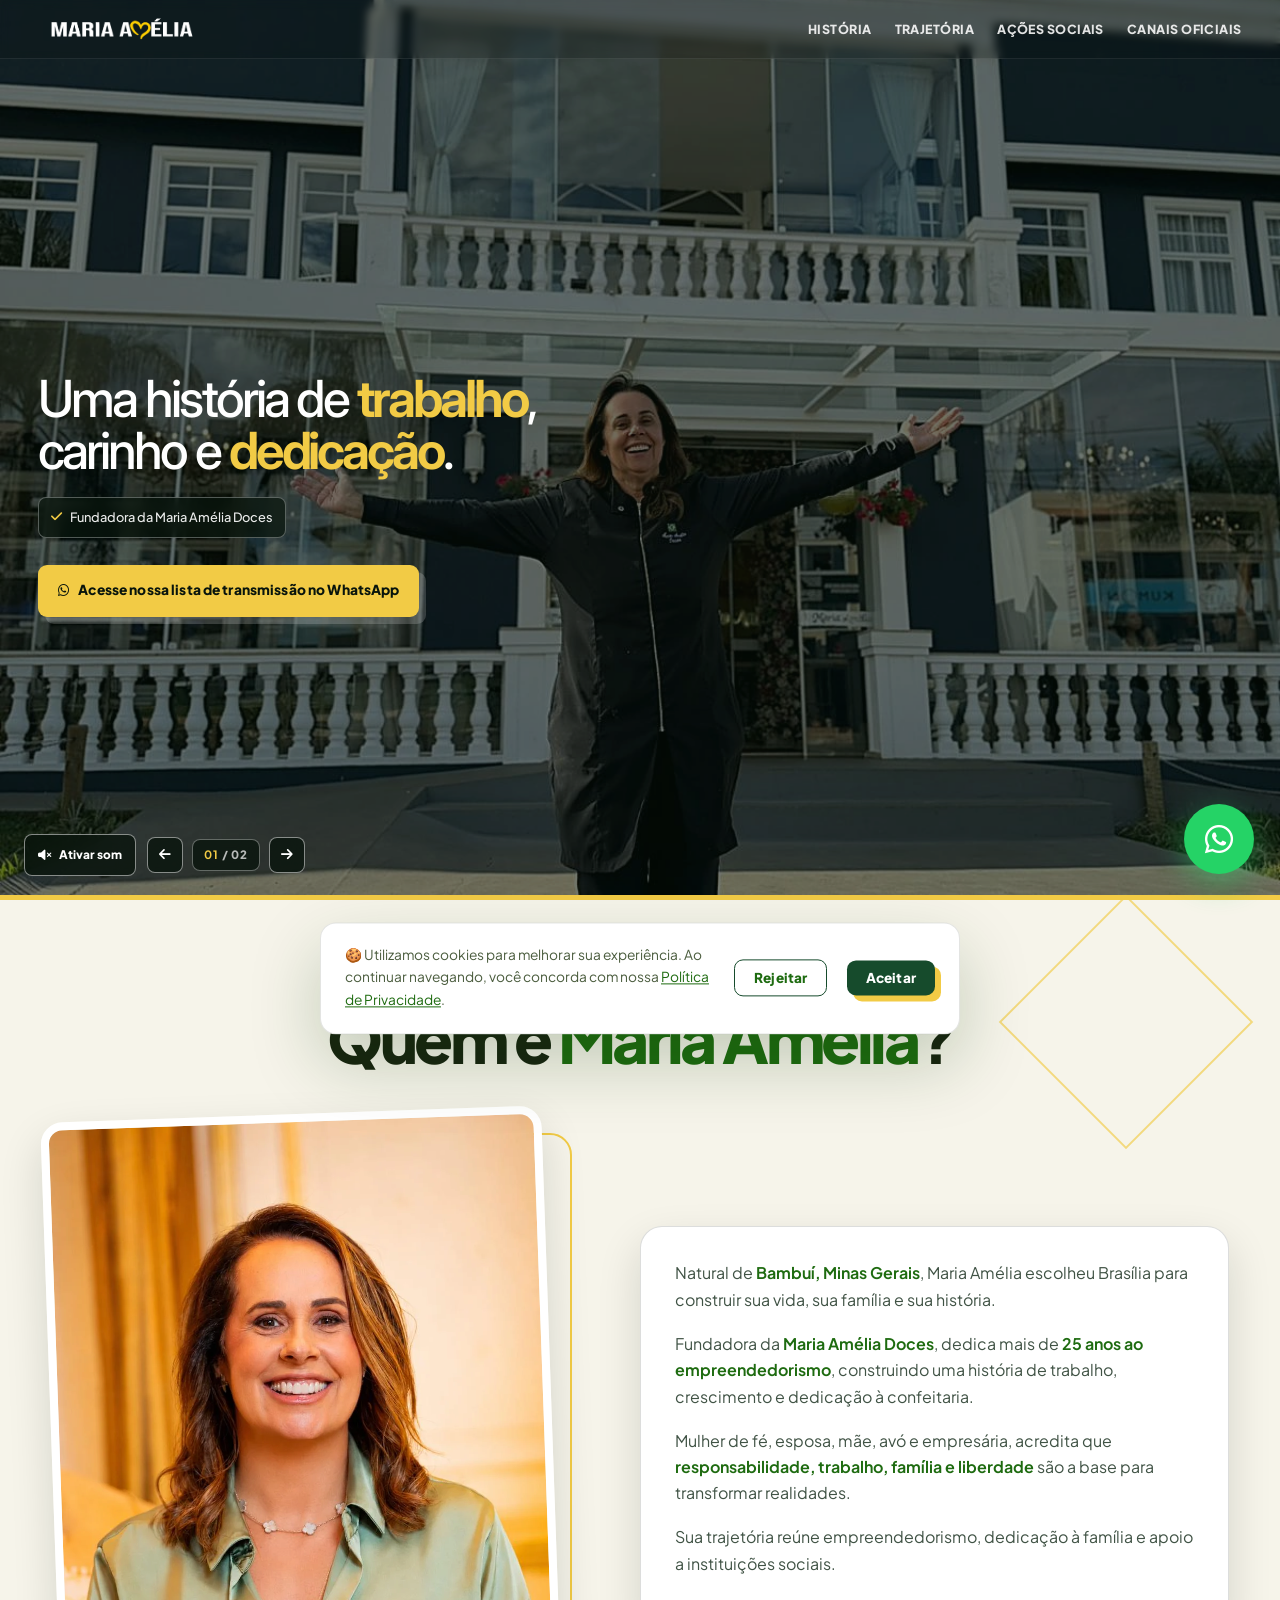
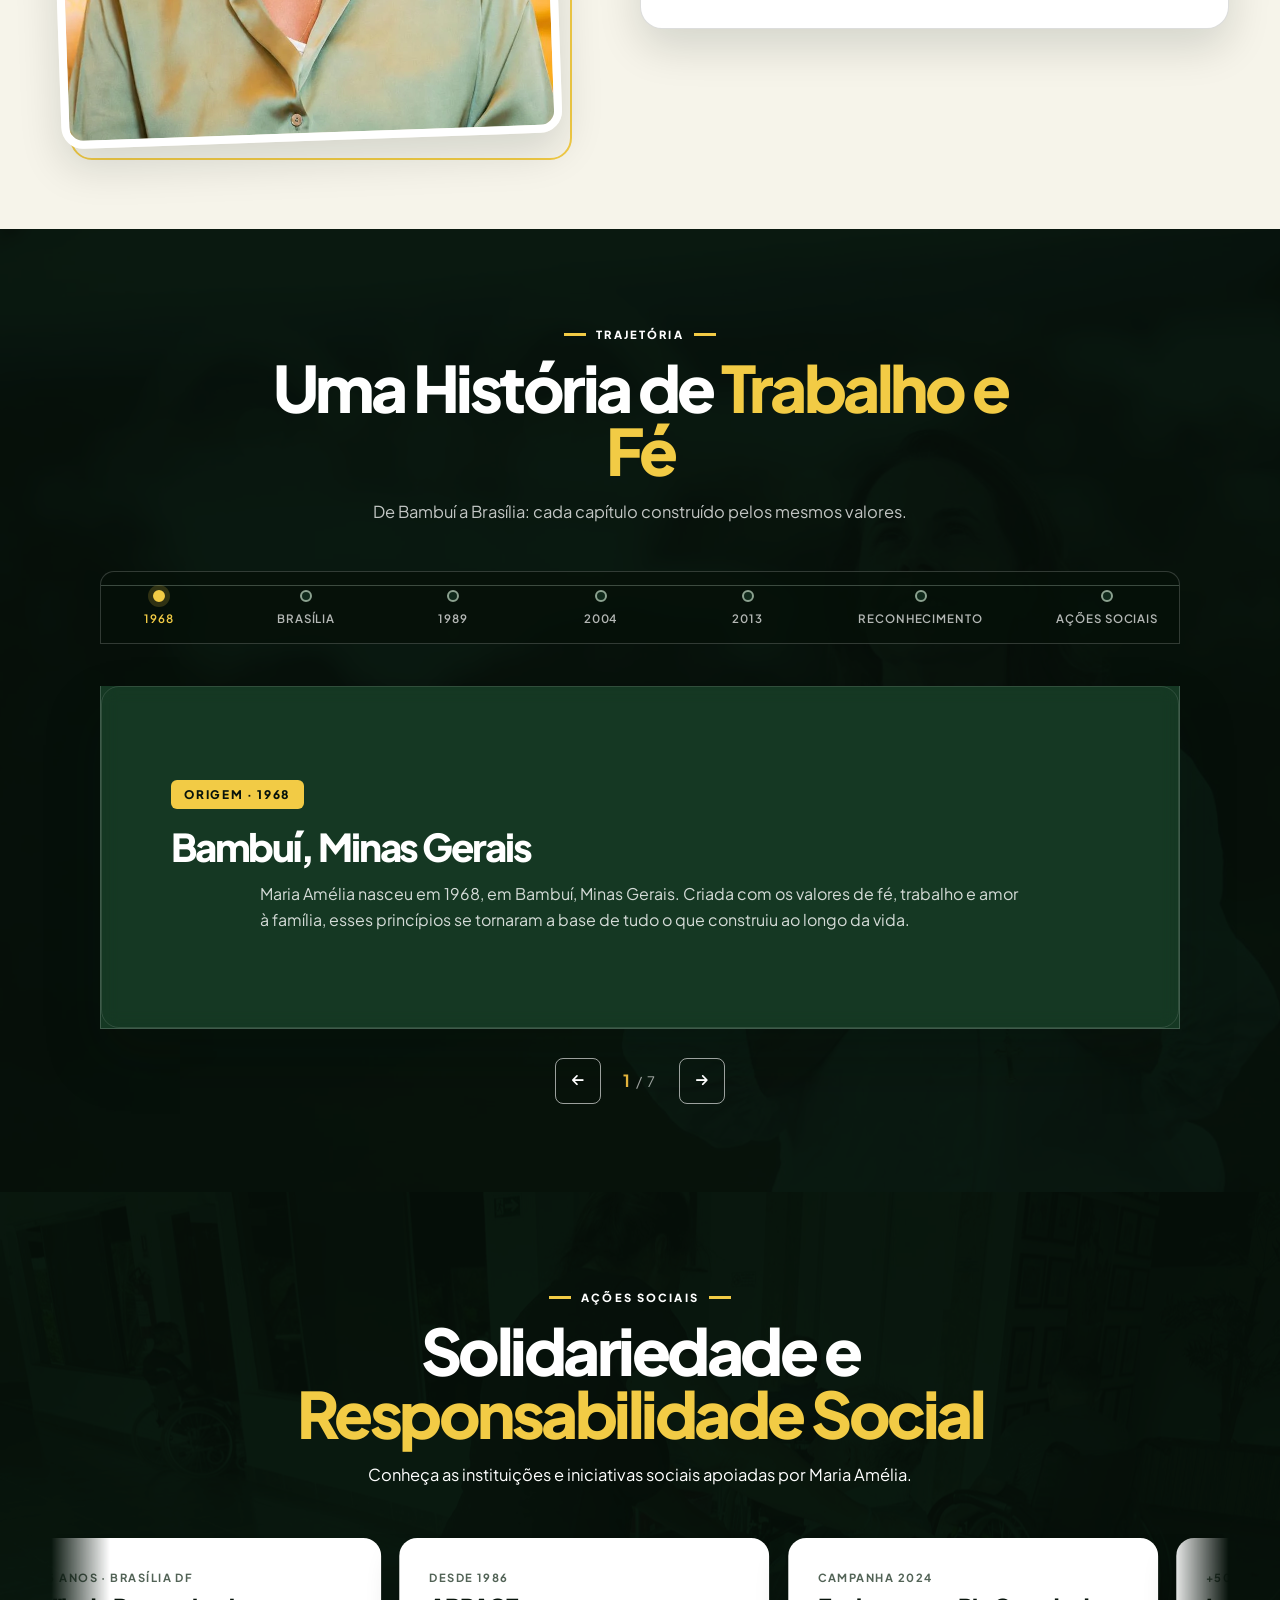
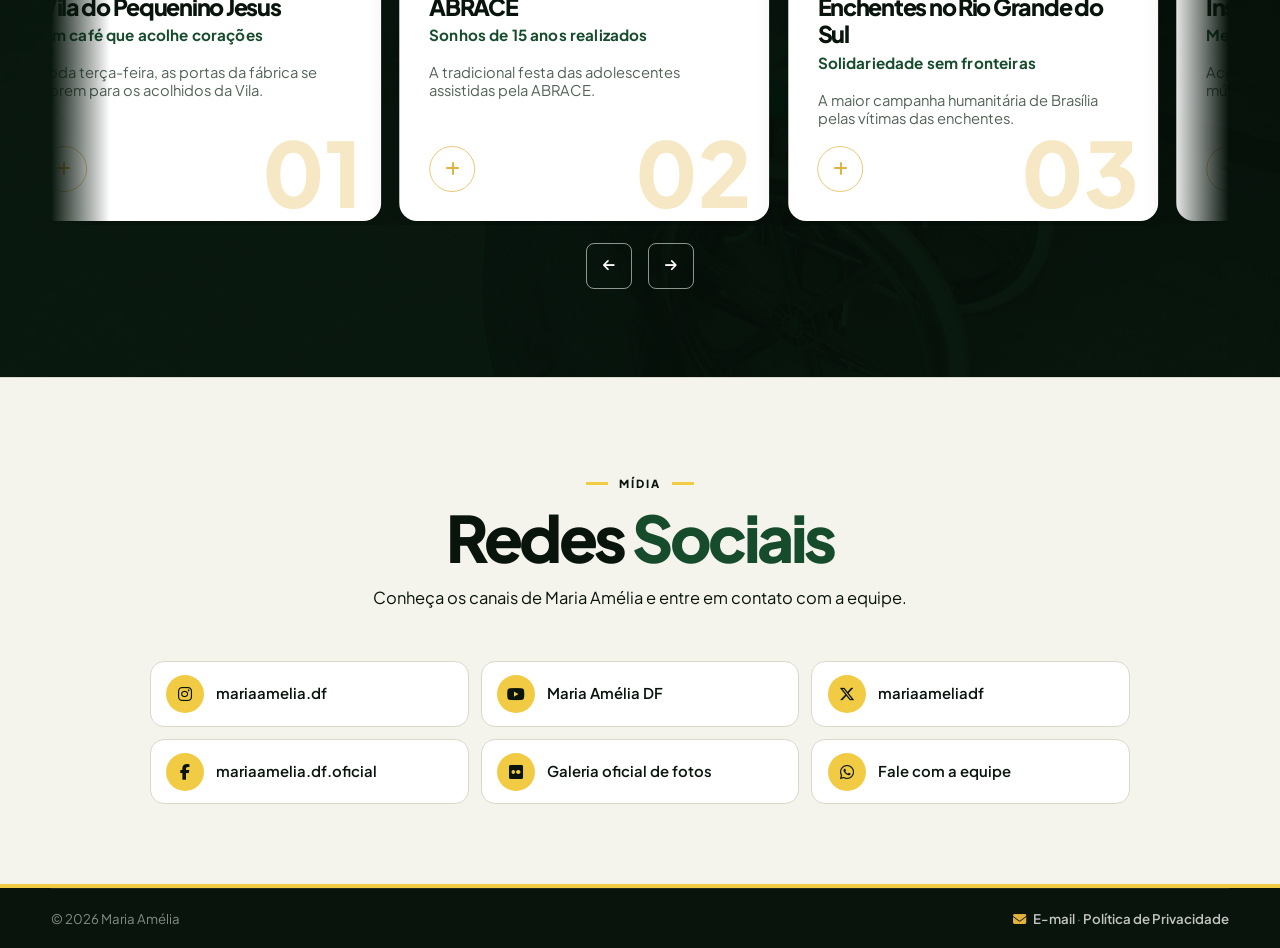
==== commit 7e850d59: "Atualiza site institucional e logomarca de Maria Amélia" ====
--- a/index.html
+++ b/index.html
@@ -5,22 +5,22 @@
   <meta http-equiv="Content-Security-Policy" content="upgrade-insecure-requests">
   <meta name="referrer" content="strict-origin-when-cross-origin">
   <meta name="viewport" content="width=device-width, initial-scale=1.0">
-  <title>Maria Amélia | Candidata a Deputada Federal pelo DF</title>
-  <meta name="description" content="Maria Amélia, empresária, confeiteira e candidata a Deputada Federal pelo PL no Distrito Federal. A força da mulher no DF. A força da família no Brasil!">
+  <title>Maria Amélia | Distrito Federal</title>
+  <meta name="description" content="Maria Amélia, empresária e confeiteira no Distrito Federal. Conheça sua história, sua trajetória no empreendedorismo e suas ações sociais.">
   <link rel="canonical" href="https://mariaameliadf.github.io/mariamelia.df/">
 
   <!-- Open Graph -->
   <meta property="og:type" content="website">
-  <meta property="og:title" content="Maria Amélia | Candidata a Deputada Federal pelo DF">
-  <meta property="og:description" content="Empresária, confeiteira e candidata a Deputada Federal pelo PL/DF. A força da mulher no DF. A força da família no Brasil!">
-  <meta property="og:image" content="https://www.mariaameliadeputadafederal.com.br/assets/img/foto-oficial.webp">
+  <meta property="og:title" content="Maria Amélia | Distrito Federal">
+  <meta property="og:description" content="Empresária e confeiteira no Distrito Federal. Conheça sua história, sua trajetória no empreendedorismo e suas ações sociais.">
+  <meta property="og:image" content="https://mariaameliadf.github.io/mariamelia.df/assets/img/fachada.webp">
   <meta property="og:locale" content="pt_BR">
   <meta name="twitter:card" content="summary_large_image">
-  <meta name="twitter:title" content="Maria Amélia | Candidata a Deputada Federal pelo DF">
-  <meta name="twitter:description" content="A força da mulher no DF. A força da família no Brasil!">
-  <meta name="twitter:image" content="https://www.mariaameliadeputadafederal.com.br/assets/img/foto-oficial.webp">
-
-  <link rel="icon" href="assets/logo/maria-amelia-2223.png" type="image/png">
+  <meta name="twitter:title" content="Maria Amélia | Distrito Federal">
+  <meta name="twitter:description" content="Conheça sua história, sua trajetória no empreendedorismo e suas ações sociais.">
+  <meta name="twitter:image" content="https://mariaameliadf.github.io/mariamelia.df/assets/img/fachada.webp">
+
+  <link rel="icon" href="assets/logo/logo-maria-amelia.png" type="image/png">
 
   <!-- Fontes -->
   <link rel="preconnect" href="https://fonts.googleapis.com">
@@ -28,7 +28,7 @@
   <link href="https://fonts.googleapis.com/css2?family=Plus+Jakarta+Sans:ital,wght@0,400..800;1,400..800&family=Inter:wght@400;500;600;700&family=Manrope:wght@400;500;600;700&family=Caveat:wght@600;700&display=swap" rel="stylesheet">
   <link rel="stylesheet" href="https://cdnjs.cloudflare.com/ajax/libs/font-awesome/6.5.0/css/all.min.css">
 
-  <link rel="stylesheet" href="assets/css/style.css?v=2223">
+  <link rel="stylesheet" href="assets/css/style.css?v=institucional-1">
 </head>
 <body>
 
@@ -36,12 +36,11 @@
   <header id="hdr">
     <div class="wrap">
       <a href="#hero" class="logo" aria-label="Maria Amélia, início">
-        <img class="lg-campanha" src="assets/logo/maria-amelia-2223-header.png" alt="Maria Amélia, 2223, Deputada Federal">
+        <img class="lg-campanha" src="assets/logo/logo-maria-amelia.png" alt="Maria Amélia">
       </a>
       <nav class="nav-d" aria-label="Navegação principal">
         <a href="#quem">História</a>
         <a href="#trajetoria">Trajetória</a>
-        <a href="#bandeiras">Bandeiras</a>
         <a href="#acoes">Ações Sociais</a>
         <a href="#midia">Canais Oficiais</a>
       </nav>
@@ -55,10 +54,8 @@
     <button id="mob-x" aria-label="Fechar menu"><i class="fa-solid fa-xmark"></i></button>
     <a class="mob-l" href="#quem">História <i class="fa-solid fa-chevron-right"></i></a>
     <a class="mob-l" href="#trajetoria">Trajetória <i class="fa-solid fa-chevron-right"></i></a>
-    <a class="mob-l" href="#bandeiras">Bandeiras <i class="fa-solid fa-chevron-right"></i></a>
     <a class="mob-l" href="#acoes">Ações Sociais <i class="fa-solid fa-chevron-right"></i></a>
     <a class="mob-l" href="#midia">Canais Oficiais <i class="fa-solid fa-chevron-right"></i></a>
-    <a class="mob-l" href="#depoimentos">Depoimentos <i class="fa-solid fa-chevron-right"></i></a>
     <a class="btn btn-ouro" href="https://whatsapp.com/channel/0029Vb88r6Q2v1IkG2gEY90X" target="_blank" rel="noopener noreferrer"><i class="fa-brands fa-whatsapp"></i> Acesse nossa lista de transmissão no WhatsApp</a>
   </nav>
 
@@ -66,23 +63,17 @@
   <section id="hero">
     <div class="hero-carousel" aria-label="Apresentação de Maria Amélia">
       <div class="hero-slide hero-slide-video is-active" data-hero-slide="0" aria-hidden="false">
-        <video id="hero-video" autoplay muted playsinline preload="metadata" poster="assets/img/capa-hero.webp">
+        <video id="hero-video" autoplay muted playsinline preload="metadata" poster="assets/img/fachada.webp">
           <source src="assets/video/maria-amelia-historia.mp4" type="video/mp4">
         </video>
       </div>
       <div class="hero-slide hero-slide-photo" data-hero-slide="1" aria-hidden="true">
-        <picture>
-          <source media="(max-width:820px)" srcset="assets/img/capa-mob-v2.webp">
-          <img class="hero-bg" src="assets/img/capa-hero.webp" alt="Maria Amélia com a mão no coração diante da bandeira do Brasil" fetchpriority="high">
-        </picture>
+        <img class="hero-bg" src="assets/img/fachada.webp" alt="Maria Amélia diante da Maria Amélia Doces" fetchpriority="high">
       </div>
     </div>
     <div class="wrap hero-conteudo">
-      <span class="hero-tag">Candidata a Deputada Federal/DF</span>
-      <h1>A força da <em>mulher</em> no DF.<br>A força da <em>família</em> no Brasil!</h1>
+      <h1>Uma história de <em>trabalho</em>,<br>carinho e <em>dedicação</em>.</h1>
       <div class="hero-cred">
-        <span><i class="fa-solid fa-check"></i> Vice-presidente do PL Mulher DF</span>
-        <span><i class="fa-solid fa-check"></i> Candidata a Deputada Federal · PL</span>
         <span><i class="fa-solid fa-check"></i> Fundadora da Maria Amélia Doces</span>
       </div>
       <div class="hero-cta">
@@ -118,10 +109,9 @@
       </figure>
       <div class="quem-txt rr">
         <p>Natural de <strong>Bambuí, Minas Gerais</strong>, Maria Amélia escolheu Brasília para construir sua vida, sua família e sua história.</p>
-        <p>Fundadora da <strong>Maria Amélia Doces</strong>, dedica mais de <strong>25 anos ao empreendedorismo</strong>, construindo uma história de trabalho, crescimento e contribuição para o desenvolvimento do Distrito Federal.</p>
+        <p>Fundadora da <strong>Maria Amélia Doces</strong>, dedica mais de <strong>25 anos ao empreendedorismo</strong>, construindo uma história de trabalho, crescimento e dedicação à confeitaria.</p>
         <p>Mulher de fé, esposa, mãe, avó e empresária, acredita que <strong>responsabilidade, trabalho, família e liberdade</strong> são a base para transformar realidades.</p>
-        <p>Sua trajetória no empreendedorismo e no trabalho social reforça seu compromisso com as pessoas e com o desenvolvimento de Brasília.</p>
-        <a class="btn btn-cheio" href="#bandeiras"><i class="fa-solid fa-dove"></i> Ver Minhas Bandeiras</a>
+        <p>Sua trajetória reúne empreendedorismo, dedicação à família e apoio a instituições sociais.</p>
       </div>
     </div>
   </section>
@@ -144,8 +134,6 @@
         <button class="tlx-pt" data-i="4" role="tab" aria-selected="false"><span class="tlx-no"></span><span class="tlx-rt">2013</span></button>
         <button class="tlx-pt" data-i="5" role="tab" aria-selected="false"><span class="tlx-no"></span><span class="tlx-rt">Reconhecimento</span></button>
         <button class="tlx-pt" data-i="6" role="tab" aria-selected="false"><span class="tlx-no"></span><span class="tlx-rt">Ações Sociais</span></button>
-        <button class="tlx-pt" data-i="7" role="tab" aria-selected="false"><span class="tlx-no"></span><span class="tlx-rt">PL Mulher</span></button>
-        <button class="tlx-pt" data-i="8" role="tab" aria-selected="false"><span class="tlx-no"></span><span class="tlx-rt">2026</span></button>
         </div>
         <div class="tlx-palco">
         <article class="tlx-slide ativo" data-i="0">
@@ -186,8 +174,8 @@
         <article class="tlx-slide" data-i="5">
           <div class="tlx-info">
             <span class="tl-ano">Reconhecimento</span>
-            <h3>Confeiteira e empresária reconhecida por autoridades</h3>
-            <p>Seu talento e dedicação fizeram de Maria Amélia uma confeiteira reconhecida pelas maiores autoridades do país, construindo relações pautadas em valores e confiança.</p>
+            <h3>Reconhecimento na confeitaria</h3>
+            <p>Seu talento e dedicação consolidaram a Maria Amélia Doces como referência na confeitaria, construindo relações de carinho e confiança com seus clientes.</p>
           </div>
         </article>
         <article class="tlx-slide" data-i="6">
@@ -197,116 +185,16 @@
             <p>Ao longo dos anos, Maria Amélia construiu uma trajetória sólida de responsabilidade social, apoiando instituições como a <strong>Vila do Pequenino Jesus</strong>, a <strong>ABRACE</strong>, o <strong>Instituto Dom Orione</strong>, o <strong>Abrigo Nosso Lar</strong> e o <strong>Lar dos Velhinhos Bezerra de Menezes</strong>. Para ela, a fé sem obras é vazia, e cada causa apoiada é uma forma concreta de servir ao próximo.</p>
           </div>
         </article>
-        <article class="tlx-slide" data-i="7">
-          <div class="tlx-info">
-            <span class="tl-ano">Vice-Presidente PL Mulher DF</span>
-            <h3>Liderança Política com Propósito</h3>
-            <p>Através do convite feito pela Deputada <strong>Bia Kicis</strong>, e reconhecida pela sua trajetória como empresária, mãe e mulher de fé, Maria Amélia assumiu a Vice-Presidência do PL Mulher no Distrito Federal, levando para a política os valores que sempre guiaram sua vida.</p>
-          </div>
-        </article>
-        <article class="tlx-slide" data-i="8">
-          <div class="tlx-info">
-            <span class="tl-ano">19 mai 2026</span>
-            <h3>Lançamento da Candidatura</h3>
-            <p>Em 19 de maio de 2026, com a presença de <strong>Michelle Bolsonaro</strong> e da Deputada Federal <strong>Bia Kicis</strong>, Maria Amélia lançou oficialmente sua candidatura a Deputada Federal pelo PL no Distrito Federal.</p>
-          </div>
-        </article>
         </div>
         <div class="tlx-ctrl">
           <button class="tlx-seta" id="tlx-ant" aria-label="Marco anterior"><i class="fa-solid fa-arrow-left"></i></button>
-          <span class="tlx-cont"><b id="tlx-n">1</b> / 9</span>
+          <span class="tlx-cont"><b id="tlx-n">1</b> / 7</span>
           <button class="tlx-seta" id="tlx-prx" aria-label="Próximo marco"><i class="fa-solid fa-arrow-right"></i></button>
         </div>
       </div>
     </div>
   </section>
 
-
-  <!-- BANDEIRAS -->
-  <section id="bandeiras">
-    <div class="wrap">
-      <div class="sec-cab centro rv">
-        <span class="etiqueta">Compromissos &amp; Bandeiras</span>
-        <h2>Minhas <span class="destaque">Bandeiras</span></h2>
-        <p>Valores reais que guiam a trajetória de Maria Amélia. Toque em cada bandeira para conhecer os detalhes e as prioridades.</p>
-      </div>
-
-      <div class="band-grid">
-        <button class="band-card rv" data-ico="fa-people-group" data-tit="Família como Alicerce" data-des="A família é o primeiro espaço de cuidado, aprendizado e formação de valores. Maria Amélia acredita que fortalecer as famílias é investir no futuro da sociedade. Por isso, defende iniciativas que promovam proteção, apoio e oportunidades para que pais e responsáveis possam exercer seu papel com segurança, garantindo às crianças um ambiente de amor, respeito e desenvolvimento." data-pri="Proteção da família como base da sociedade|Fortalecimento do papel dos pais na educação|Apoio às famílias em situação de vulnerabilidade|Políticas de suporte à maternidade e paternidade">
-          <span class="band-ico"><i class="fa-solid fa-people-group"></i></span>
-          <h3>Família como Alicerce</h3>
-          <p>A família é o primeiro espaço de cuidado, aprendizado e formação de valores.</p>
-          <span class="mais">Saiba mais <i class="fa-solid fa-arrow-right"></i></span>
-        </button>
-        <button class="band-card rv" data-ico="fa-hands-holding-child" data-tit="Defesa da Vida" data-des="A vida é sagrada desde a concepção. Maria Amélia defende políticas que protejam a vida em todas as suas fases, com dignidade e respeito integral ao ser humano." data-pri="Defesa da vida desde a concepção|Valorização da dignidade humana em todas as fases da vida|Proteção dos mais vulneráveis, da gestação à velhice|Acolhimento e suporte a gestantes em situação de vulnerabilidade">
-          <span class="band-ico"><i class="fa-solid fa-hands-holding-child"></i></span>
-          <h3>Defesa da Vida</h3>
-          <p>A vida é sagrada desde a concepção.</p>
-          <span class="mais">Saiba mais <i class="fa-solid fa-arrow-right"></i></span>
-        </button>
-        <button class="band-card rv" data-ico="fa-dove" data-tit="Liberdade" data-des="A liberdade é o valor que sustenta todos os outros. Sem liberdade não há fé verdadeira, não há empreendedorismo, não há educação dos filhos segundo a consciência de cada família. Maria Amélia defende a liberdade como princípio inegociável: o direito de cada pessoa pensar, falar, crer, trabalhar e educar seus filhos sem que o Estado decida por ela." data-pri="Liberdade de expressão sem censura prévia ou retaliação|Liberdade de consciência e de crença, sem imposições|Liberdade dos pais para educar os filhos segundo seus valores|Liberdade econômica: o direito de empreender e prosperar pelo próprio esforço|Resistência a qualquer forma de autoritarismo, seja do Estado ou de outras instituições">
-          <span class="band-ico"><i class="fa-solid fa-dove"></i></span>
-          <h3>Liberdade</h3>
-          <p>A liberdade é o valor que sustenta todos os outros.</p>
-          <span class="mais">Saiba mais <i class="fa-solid fa-arrow-right"></i></span>
-        </button>
-        <button class="band-card rv" data-ico="fa-store" data-tit="Empreendedorismo" data-des="Desburocratização, redução de impostos e incentivo ao pequeno e médio empreendedor para geração de emprego e renda. Quem empreende transforma realidades." data-pri="Desburocratização para pequenos negócios|Redução de impostos para empreendedores|Incentivo ao pequeno e médio empresário|Geração de emprego e renda local|Apoio ao empreendedorismo feminino">
-          <span class="band-ico"><i class="fa-solid fa-store"></i></span>
-          <h3>Empreendedorismo</h3>
-          <p>Desburocratização, redução de impostos e incentivo ao pequeno e médio empreendedor para geração de emprego…</p>
-          <span class="mais">Saiba mais <i class="fa-solid fa-arrow-right"></i></span>
-        </button>
-        <button class="band-card rv" data-ico="fa-hands-praying" data-tit="Liberdade Religiosa" data-des="Todo cidadão tem o direito de professar sua fé sem restrições. Maria Amélia defende a liberdade religiosa como direito fundamental e a preservação dos valores cristãos na sociedade." data-pri="Garantia da liberdade de culto e expressão religiosa|Proteção dos valores cristãos|Respeito à consciência e às convicções individuais|Combate à intolerância religiosa">
-          <span class="band-ico"><i class="fa-solid fa-hands-praying"></i></span>
-          <h3>Liberdade Religiosa</h3>
-          <p>Todo cidadão tem o direito de professar sua fé sem restrições.</p>
-          <span class="mais">Saiba mais <i class="fa-solid fa-arrow-right"></i></span>
-        </button>
-        <button class="band-card rv" data-ico="fa-user-shield" data-tit="Segurança Pública" data-des="Combate rigoroso à criminalidade, valorização das forças de segurança e endurecimento das leis para coibir a impunidade. O DF merece viver com tranquilidade." data-pri="Combate rigoroso à criminalidade|Valorização das forças de segurança|Endurecimento das leis e fim da impunidade|Proteção das vítimas de violência|Investimento em tecnologia e inteligência policial">
-          <span class="band-ico"><i class="fa-solid fa-user-shield"></i></span>
-          <h3>Segurança Pública</h3>
-          <p>Combate rigoroso à criminalidade, valorização das forças de segurança e endurecimento das leis para coibir…</p>
-          <span class="mais">Saiba mais <i class="fa-solid fa-arrow-right"></i></span>
-        </button>
-        <button class="band-card rv" data-ico="fa-venus" data-tit="Protagonismo Feminino" data-des="Incentivo à participação de mulheres na política que defendam os valores de liberdade, família e responsabilidade econômica. Mulheres conservadoras também têm voz e representação." data-pri="Participação feminina com valores conservadores|Representatividade sem abrir mão da família|Formação de novas lideranças femininas|Valorização da mulher empreendedora|Combate à violência contra a mulher">
-          <span class="band-ico"><i class="fa-solid fa-venus"></i></span>
-          <h3>Protagonismo Feminino</h3>
-          <p>Incentivo à participação de mulheres na política que defendam os valores de liberdade, família e…</p>
-          <span class="mais">Saiba mais <i class="fa-solid fa-arrow-right"></i></span>
-        </button>
-        <button class="band-card rv" data-ico="fa-book-open-reader" data-tit="Educação de Qualidade" data-des="Uma educação sólida forma cidadãos livres, críticos e preparados. Maria Amélia defende uma escola que vai além do conteúdo: que forma o caráter, resgata valores e prepara os jovens para a vida." data-pri="Escolas em tempo integral com suporte pedagógico e social|Aulas práticas e profissionalizantes desde o ensino médio|Resgate da educação moral e cívica nas escolas|Ensino religioso facultativo como opção às famílias|Valorização e melhor remuneração dos professores|Combate à evasão escolar">
-          <span class="band-ico"><i class="fa-solid fa-book-open-reader"></i></span>
-          <h3>Educação de Qualidade</h3>
-          <p>Uma educação sólida forma cidadãos livres, críticos e preparados.</p>
-          <span class="mais">Saiba mais <i class="fa-solid fa-arrow-right"></i></span>
-        </button>
-        <button class="band-card rv" data-ico="fa-hands-holding-circle" data-tit="Políticas para os Idosos" data-des="Garantia de dignidade, saúde, respeito e qualidade de vida para a terceira idade no Distrito Federal, valorizando a experiência, a participação social e o cuidado com quem ajudou a construir nossa sociedade." data-pri="Ampliação do acesso à saúde especializada para idosos|Fortalecimento de programas de convivência e inclusão social|Combate ao abandono e à violência contra idosos|Incentivo ao envelhecimento ativo e saudável|Melhoria da mobilidade e acessibilidade urbana|Garantia de atendimento prioritário e humanizado nos serviços públicos|Promoção de oportunidades no mercado de trabalho para a terceira idade">
-          <span class="band-ico"><i class="fa-solid fa-hands-holding-circle"></i></span>
-          <h3>Políticas para os Idosos</h3>
-          <p>Garantia de dignidade, saúde, respeito e qualidade de vida para a terceira idade no Distrito Federal,…</p>
-          <span class="mais">Saiba mais <i class="fa-solid fa-arrow-right"></i></span>
-        </button>
-        <button class="band-card rv" data-ico="fa-universal-access" data-tit="Inclusão e Respeito às Pessoas com Deficiência" data-des="Promover acessibilidade, inclusão e oportunidades para pessoas com deficiência, garantindo autonomia, dignidade e participação plena na sociedade." data-pri="Ampliação da acessibilidade em espaços públicos|Inclusão educacional com suporte adequado|Incentivo à empregabilidade e qualificação profissional|Fortalecimento das políticas de inclusão social|Ampliação do acesso à saúde e reabilitação|Garantia de mobilidade e transporte acessível|Incentivo à inclusão nos esportes e atividades físicas adaptadas">
-          <span class="band-ico"><i class="fa-solid fa-universal-access"></i></span>
-          <h3>Inclusão e Respeito às Pessoas com Deficiência</h3>
-          <p>Promover acessibilidade, inclusão e oportunidades para pessoas com deficiência, garantindo autonomia,…</p>
-          <span class="mais">Saiba mais <i class="fa-solid fa-arrow-right"></i></span>
-        </button>
-        <button class="band-card rv" data-ico="fa-paw" data-tit="Meio Ambiente e Proteção Animal" data-des="O meio ambiente é herança de todos e responsabilidade de cada um. Maria Amélia defende políticas que protejam a fauna silvestre, apoiem resgatistas e garantam o bem-estar dos animais domésticos, com foco especial nos desafios únicos do Distrito Federal." data-pri="Descriminalização e apoio legal a resgatistas de fauna silvestre|Ampliação do acesso ao hospital veterinário público|Redutores de velocidade e passagens de fauna nas rodovias do DF, para reduzir atropelamentos de animais silvestres|Combate à soltura de cães em Unidades de Conservação, áreas naturais protegidas por lei onde a fauna nativa vive e que não devem ter animais domésticos circulando livremente|Políticas claras de posse responsável: castração, identificação e cuidado contínuo com os animais domésticos|Fiscalização contra maus-tratos e tráfico de animais silvestres">
-          <span class="band-ico"><i class="fa-solid fa-paw"></i></span>
-          <h3>Meio Ambiente e Proteção Animal</h3>
-          <p>O meio ambiente é herança de todos e responsabilidade de cada um.</p>
-          <span class="mais">Saiba mais <i class="fa-solid fa-arrow-right"></i></span>
-        </button>
-        <button class="band-card rv" data-ico="fa-tractor" data-tit="Agronegócio e Produtores Rurais" data-des="O agro é a espinha dorsal do Brasil. Maria Amélia defende o produtor rural, a segurança alimentar e o reconhecimento de quem coloca comida na mesa dos brasileiros, sem burocracia e com crédito justo." data-pri="Desburocratização e crédito acessível para pequenos e médios produtores|Defesa da propriedade rural e da segurança jurídica no campo|Apoio à agricultura familiar e ao agronegócio regional do DF|Investimento em inovação e tecnologia para o campo|Valorização da identidade e da cultura do trabalhador rural|Incentivo à sustentabilidade na produção agrícola">
-          <span class="band-ico"><i class="fa-solid fa-tractor"></i></span>
-          <h3>Agronegócio e Produtores Rurais</h3>
-          <p>O agro é a espinha dorsal do Brasil.</p>
-          <span class="mais">Saiba mais <i class="fa-solid fa-arrow-right"></i></span>
-        </button>
-      </div>
-    </div>
-  </section>
 
   <!-- AÇÕES SOCIAIS -->
   <section id="acoes">
@@ -314,7 +202,7 @@
       <div class="sec-cab centro rv">
         <span class="etiqueta">Ações Sociais</span>
         <h2>Solidariedade e <span class="destaque">Responsabilidade Social</span></h2>
-        <p>Maria Amélia acredita que quem não nasce para servir não serve para viver.</p>
+        <p>Conheça as instituições e iniciativas sociais apoiadas por Maria Amélia.</p>
       </div>
 
       <div class="mural" id="mural-acoes">
@@ -409,7 +297,7 @@
     </div>
   </section>
 
-  <!-- Modal Bandeiras -->
+  <!-- Detalhes das ações sociais -->
   <div id="modal" role="dialog" aria-modal="true" aria-labelledby="m-tit">
     <div class="m-box">
       <button id="m-x" aria-label="Fechar"><i class="fa-solid fa-xmark"></i></button>
@@ -420,72 +308,13 @@
     </div>
   </div>
 
-  <!-- MÍDIA -->
-  <section id="midia">
-    <div class="wrap">
-      <div class="sec-cab centro rv">
-        <span class="etiqueta clara">Canais Oficiais</span>
-        <h2>Maria Amélia na <span class="destaque-ouro">Mídia</span></h2>
-        <p>Assista ao lançamento da candidatura e acompanhe os bastidores da caminhada.</p>
-      </div>
-      <div class="midia-grid">
-        <div class="video-box rv">
-          <iframe src="https://www.youtube.com/embed/YzzE4SIf-Vc?feature=oembed&amp;rel=0" title="Live de Lançamento da Candidatura de Maria Amélia" loading="lazy" allow="accelerometer; autoplay; clipboard-write; encrypted-media; gyroscope; picture-in-picture; web-share" referrerpolicy="strict-origin-when-cross-origin" allowfullscreen></iframe>
-          <div class="video-info">
-            <b>Live · Lançamento da Candidatura</b>
-            <p>Com a presença de Michelle Bolsonaro e da Dep. Federal Bia Kicis, Maria Amélia apresentou seu projeto político para o Distrito Federal.</p>
-          </div>
-        </div>
-        <div class="midia-insta rv">
-          <div class="ig-deck" id="ig-deck">
-          <div class="ig-card" data-i="0">
-            <iframe src="https://www.instagram.com/p/Ddrl5RZtErW/embed" loading="lazy" title="Publicação do Instagram de Maria Amélia" allowtransparency="true" scrolling="no"></iframe>
-          </div>
-          <div class="ig-card" data-i="1">
-            <iframe src="https://www.instagram.com/p/Ddqpyu9xIP-/embed" loading="lazy" title="Publicação do Instagram de Maria Amélia" allowtransparency="true" scrolling="no"></iframe>
-          </div>
-          <div class="ig-card" data-i="2">
-            <iframe src="https://www.instagram.com/p/Ddpe4XINTEW/embed" loading="lazy" title="Publicação do Instagram de Maria Amélia" allowtransparency="true" scrolling="no"></iframe>
-          </div>
-          <div class="ig-card" data-i="3">
-            <iframe src="https://www.instagram.com/p/DdozoM-R9Hm/embed" loading="lazy" title="Publicação do Instagram de Maria Amélia" allowtransparency="true" scrolling="no"></iframe>
-          </div>
-          <div class="ig-card" data-i="4">
-            <iframe src="https://www.instagram.com/p/DdoHzEaxPcl/embed" loading="lazy" title="Publicação do Instagram de Maria Amélia" allowtransparency="true" scrolling="no"></iframe>
-          </div>
-          </div>
-          <div class="ig-ctrl">
-            <button class="tlx-seta" id="ig-ant" aria-label="Post anterior"><i class="fa-solid fa-arrow-left"></i></button>
-            <a class="btn btn-ouro" href="https://www.instagram.com/mariaamelia.df/" target="_blank" rel="noopener noreferrer"><i class="fa-brands fa-instagram"></i> Seguir @mariaamelia.df</a>
-            <button class="tlx-seta" id="ig-prx" aria-label="Próximo post"><i class="fa-solid fa-arrow-right"></i></button>
-          </div>
-        </div>
-      </div>
-      <p class="midia-flickr rv">Quer ver mais? Acesse a <a href="https://www.flickr.com/photos/204380075@N06/" target="_blank" rel="noopener noreferrer">galeria oficial completa no Flickr <i class="fa-solid fa-arrow-right"></i></a></p>
-    </div>
-  </section>
-
-  <!-- DEPOIMENTOS -->
-  <section id="depoimentos">
-    <div class="wrap">
-      <div class="sec-cab centro rv">
-        <span class="etiqueta">Depoimentos</span>
-        <h2>Histórias que <span class="destaque">Inspiram</span></h2>
-        <p>Quem conhece Maria Amélia de perto conta o que essa caminhada significa.</p>
-      </div>
-    </div>
-    <div class="dep-trilho" id="dep-trilho">
-      <!-- preenchido via JS (duplicado para o loop contínuo) -->
-    </div>
-  </section>
-
   <!-- REDES SOCIAIS -->
-  <section id="redes">
+  <section id="midia" class="redes-institucionais">
     <div class="wrap">
 <div class="sec-cab centro rv">
         <span class="etiqueta">Mídia</span>
         <h2>Redes <span class="destaque">Sociais</span></h2>
-        <p>Acompanhe a caminhada de perto: siga, compartilhe e fale com a gente em qualquer canal.</p>
+        <p>Conheça os canais de Maria Amélia e entre em contato com a equipe.</p>
       </div>
       <div class="redes-nik">
         <div class="rn-redes rv">
@@ -510,7 +339,6 @@
             <span class="canal-ico"><i class="fa-brands fa-whatsapp"></i></span><b>Fale com a equipe</b>
           </a>
         </div>
-        <p class="redes-vote"><span class="redes-vote-date"><span class="redes-vote-ink">No dia</span> <span class="redes-vote-green">04 de Outubro</span></span><span class="redes-vote-cta">Vote Maria Amélia <strong>- 2223</strong></span></p>
         </div>
       </div>
     </div>
@@ -519,7 +347,7 @@
   <!-- FOOTER -->
   <footer>
     <div class="ft-base wrap">
-      <span>© 2026 Maria Amélia · Candidata a Deputada Federal · PL/DF</span>
+      <span>© 2026 Maria Amélia</span>
       <span class="ft-links"><a href="mailto:mariaameliacomunicacao@gmail.com"><i class="fa-solid fa-envelope"></i> E-mail</a> · <a href="privacidade.html">Política de Privacidade</a></span>
     </div>
   </footer>
@@ -530,7 +358,6 @@
     <a href="#hero" data-sec="hero" class="bm-item ativo"><i class="fa-solid fa-house"></i><span>Início</span></a>
     <a href="#quem" data-sec="quem" class="bm-item"><i class="fa-solid fa-book-open"></i><span>História</span></a>
     <a href="#trajetoria" data-sec="trajetoria" class="bm-item"><i class="fa-solid fa-route"></i><span>Trajetória</span></a>
-    <a href="#bandeiras" data-sec="bandeiras" class="bm-item"><i class="fa-solid fa-flag"></i><span>Bandeiras</span></a>
     <a href="#acoes" data-sec="acoes" class="bm-item"><i class="fa-solid fa-hand-holding-heart"></i><span>Ações</span></a>
     <a href="#midia" data-sec="midia" class="bm-item"><i class="fa-solid fa-circle-play"></i><span>Canais</span></a>
   </nav>
@@ -546,6 +373,6 @@
     <button class="btn btn-cheio" id="ck-sim">Aceitar</button>
   </div>
 
-  <script src="assets/js/main.js?v=2223" defer></script>
+  <script src="assets/js/main.js?v=institucional-1" defer></script>
 </body>
 </html>
--- a/assets/css/style.css
+++ b/assets/css/style.css
@@ -853,7 +853,7 @@
 @media (max-width:1024px){.hero-lado .hero-foto .moldura{width:min(320px,68vw)}}
 
 /* v3.4 — compilado de redes sociais antes do rodapé */
-#redes{background:var(--areia);padding-top:5.5rem}
+#midia.redes-institucionais{background:var(--areia);padding-top:5.5rem}
 .redes-grid{display:grid;grid-template-columns:repeat(3,1fr);gap:1.2rem}
 .rede-card{
   background:#fff;border:1px solid var(--linha);border-radius:var(--raio);
@@ -901,7 +901,7 @@
 #bandeiras{background:var(--floresta)}
 #midia{background:var(--floresta-2)}
 #depoimentos{background:var(--floresta)}
-#redes{background:var(--floresta-2)}
+#midia.redes-institucionais{background:var(--floresta-2)}
 
 /* Textos da seção Quem é sobre o fundo escuro */
 .quem-txt p{color:rgba(255,255,255,.78)}
@@ -1499,10 +1499,10 @@
 .acaox,.band-card,.rede-card,.btn,.tlx-seta{transition:transform .45s cubic-bezier(.22,1,.36,1),box-shadow .45s ease,background .35s ease,border-color .35s ease,color .35s ease}
 
 /* Dobras uniformes: mesmo respiro em todas as seções */
-#quem,#trajetoria,#acoes,#bandeiras,#midia,#depoimentos,#redes{padding:5.5rem 0}
+#quem,#trajetoria,#acoes,#bandeiras,#midia,#depoimentos,#midia.redes-institucionais{padding:5.5rem 0}
 .sec-cab,.sec-cab.centro{margin-bottom:2.8rem}
 @media (max-width:820px){
-  #quem,#trajetoria,#acoes,#bandeiras,#midia,#depoimentos,#redes{padding:4rem 0}
+  #quem,#trajetoria,#acoes,#bandeiras,#midia,#depoimentos,#midia.redes-institucionais{padding:4rem 0}
   .sec-cab,.sec-cab.centro{margin-bottom:2.2rem}
   .bm-item{font-size:.62rem}
   .bm-item i{font-size:1.05rem}
@@ -1928,8 +1928,8 @@
 .rn-logo-b,.rn-frase,.rn-links,.rn-foto,.rn-redes h3{display:none}
 .rn-logo-p{display:none}
 @media (min-width:821px){
-  #redes{background:linear-gradient(180deg,#E9BC49 0%,var(--ouro) 100%);padding:4.2rem 0 3.4rem}
-  #redes .sec-cab{display:none}
+  #midia.redes-institucionais{background:linear-gradient(180deg,#E9BC49 0%,var(--ouro) 100%);padding:4.2rem 0 3.4rem}
+  #midia.redes-institucionais .sec-cab{display:none}
   .redes-nik{
     display:grid;grid-template-columns:1.05fr .7fr .9fr 1.15fr;
     gap:2.2rem;align-items:center;
@@ -1959,7 +1959,7 @@
     display:block;color:var(--floresta);font-size:1.5rem;font-weight:800;
     margin-bottom:.9rem;
   }
-  #redes .canais-painel{margin:0;max-width:100%;box-shadow:0 24px 55px rgba(13,57,7,.3)}
+  #midia.redes-institucionais .canais-painel{margin:0;max-width:100%;box-shadow:0 24px 55px rgba(13,57,7,.3)}
 }
 @media (max-width:820px){
   .redes-nik{display:block}
@@ -2114,11 +2114,11 @@
 
 /* Redes: branco no mobile (no PC segue o dourado) */
 @media (max-width:820px){
-  #redes{background:#FBFAF4}
-  #redes .sec-cab h2{color:var(--tinta)}
-  #redes .sec-cab h2 .destaque{color:var(--verde)}
-  #redes .etiqueta{color:var(--verde)}
-  #redes .sec-cab p{color:var(--tinta-2)}
+  #midia.redes-institucionais{background:#FBFAF4}
+  #midia.redes-institucionais .sec-cab h2{color:var(--tinta)}
+  #midia.redes-institucionais .sec-cab h2 .destaque{color:var(--verde)}
+  #midia.redes-institucionais .etiqueta{color:var(--verde)}
+  #midia.redes-institucionais .sec-cab p{color:var(--tinta-2)}
 }
 
 /* ============================================================
@@ -2158,11 +2158,11 @@
 
 /* Redes Sociais de volta ao verde no mobile */
 @media (max-width:820px){
-  #redes{background:var(--floresta)}
-  #redes .sec-cab h2{color:#fff}
-  #redes .sec-cab h2 .destaque{color:var(--ouro)}
-  #redes .etiqueta{color:#fff}
-  #redes .sec-cab p{color:rgba(255,255,255,.75)}
+  #midia.redes-institucionais{background:var(--floresta)}
+  #midia.redes-institucionais .sec-cab h2{color:#fff}
+  #midia.redes-institucionais .sec-cab h2 .destaque{color:var(--ouro)}
+  #midia.redes-institucionais .etiqueta{color:#fff}
+  #midia.redes-institucionais .sec-cab p{color:rgba(255,255,255,.75)}
 }
 
 /* v5.9.1 — rosto centralizado no fundo da Trajetória (mobile) e
@@ -2174,11 +2174,11 @@
       url('../img/fundo-terco.webp') 67% 22%/cover no-repeat scroll,
       var(--floresta);
   }
-  #redes{background:var(--floresta-2)}
-  #redes .sec-cab h2{color:#fff}
-  #redes .sec-cab h2 .destaque{color:var(--ouro)}
-  #redes .etiqueta{color:#fff}
-  #redes .sec-cab p{color:rgba(255,255,255,.75)}
+  #midia.redes-institucionais{background:var(--floresta-2)}
+  #midia.redes-institucionais .sec-cab h2{color:#fff}
+  #midia.redes-institucionais .sec-cab h2 .destaque{color:var(--ouro)}
+  #midia.redes-institucionais .etiqueta{color:#fff}
+  #midia.redes-institucionais .sec-cab p{color:rgba(255,255,255,.75)}
 }
 
 /* v6.0.1 — Ações Sociais DE VOLTA com a imagem de fundo
@@ -2268,11 +2268,11 @@
 /* Creme da amostra nas seções claras */
 #quem,#bandeiras,#midia{background:#F5F4EC}
 @media (max-width:820px){
-  #redes{background:linear-gradient(180deg,#E9BC49 0%,var(--ouro) 100%)}
-  #redes .sec-cab h2{color:var(--floresta)}
-  #redes .sec-cab h2 .destaque{color:#fff}
-  #redes .etiqueta{color:var(--floresta)}
-  #redes .sec-cab p{color:rgba(13,57,7,.75)}
+  #midia.redes-institucionais{background:linear-gradient(180deg,#E9BC49 0%,var(--ouro) 100%)}
+  #midia.redes-institucionais .sec-cab h2{color:var(--floresta)}
+  #midia.redes-institucionais .sec-cab h2 .destaque{color:#fff}
+  #midia.redes-institucionais .etiqueta{color:var(--floresta)}
+  #midia.redes-institucionais .sec-cab p{color:rgba(13,57,7,.75)}
 }
 
 /* Depoimentos: verde do site */
@@ -2447,7 +2447,7 @@
 .ig-card{border-color:#fff;box-shadow:0 18px 34px rgba(8,20,12,.18)}
 #midia .tlx-seta{border-color:var(--forest-2223);color:var(--forest-2223)}
 #depoimentos{background:#0B2415;position:relative;overflow:hidden}
-#depoimentos::before{content:"2223";position:absolute;right:-.06em;bottom:-.2em;font:900 clamp(9rem,28vw,28rem)/.7 "Plus Jakarta Sans",sans-serif;color:rgba(242,203,69,.09);letter-spacing:-.12em;pointer-events:none}
+#depoimentos::before{content:"";position:absolute;right:-.06em;bottom:-.2em;font:900 clamp(9rem,28vw,28rem)/.7 "Plus Jakarta Sans",sans-serif;color:rgba(242,203,69,.09);letter-spacing:-.12em;pointer-events:none}
 #depoimentos .sec-cab h2,#depoimentos .sec-cab p{color:#fff}
 #depoimentos .sec-cab h2 .destaque{color:var(--gold-2223)}
 #depoimentos .etiqueta{color:#fff}
@@ -2456,9 +2456,9 @@
 .dep-card p,.dep-quem small{color:#526356}
 .dep-quem .ini{background:var(--gold-2223);color:var(--ink)}
 
-#redes{background:var(--gold-2223)}
-#redes .sec-cab h2,#redes .sec-cab p,#redes .etiqueta{color:var(--ink)}
-#redes .sec-cab h2 .destaque{color:#fff}
+#midia.redes-institucionais{background:var(--gold-2223)}
+#midia.redes-institucionais .sec-cab h2,#midia.redes-institucionais .sec-cab p,#midia.redes-institucionais .etiqueta{color:var(--ink)}
+#midia.redes-institucionais .sec-cab h2 .destaque{color:#fff}
 .redes-nik{align-items:start}
 .rn-marca{padding:1rem;background:#000;border:2px solid var(--ink);border-radius:14px;box-shadow:8px 8px 0 var(--ink)}
 .rn-logo-p{display:block;width:250px}
@@ -2605,22 +2605,22 @@
 }
 
 /* v6.4 — canais oficiais: composição leve, com foco nos acessos */
-#redes{
+#midia.redes-institucionais{
   background:#F5F4EC;
   border-top:1px solid #D9D8CB;
 }
-#redes .sec-cab{
+#midia.redes-institucionais .sec-cab{
   display:block;
   max-width:680px;
   margin:0 auto 3rem;
 }
-#redes .sec-cab h2,
-#redes .sec-cab p,
-#redes .etiqueta{color:var(--ink)}
-#redes .sec-cab h2 .destaque{color:var(--forest-2223)}
+#midia.redes-institucionais .sec-cab h2,
+#midia.redes-institucionais .sec-cab p,
+#midia.redes-institucionais .etiqueta{color:var(--ink)}
+#midia.redes-institucionais .sec-cab h2 .destaque{color:var(--forest-2223)}
 
 @media (min-width:821px){
-  #redes{padding:5.5rem 0 5rem}
+  #midia.redes-institucionais{padding:5.5rem 0 5rem}
   .redes-nik{
     max-width:1180px;
     margin-inline:auto;
@@ -2675,7 +2675,7 @@
     font-size:clamp(1.7rem,2.4vw,2.25rem);
     letter-spacing:-.055em;
   }
-  #redes .canais-painel{
+  #midia.redes-institucionais .canais-painel{
     display:grid;
     grid-template-columns:repeat(2,minmax(0,1fr));
     gap:.75rem;
@@ -2686,7 +2686,7 @@
     border-radius:0;
     box-shadow:none;
   }
-  #redes .canal-item{
+  #midia.redes-institucionais .canal-item{
     min-height:64px;
     box-sizing:border-box;
     gap:.75rem;
@@ -2695,20 +2695,20 @@
     border:1px solid #D9D8CB;
     border-radius:14px;
   }
-  #redes .canal-item:hover{
+  #midia.redes-institucionais .canal-item:hover{
     padding:.8rem .95rem;
     transform:translateY(-4px);
     border-color:var(--forest-2223);
     box-shadow:0 9px 0 rgba(16,41,27,.13);
   }
-  #redes .canal-ico{width:38px;height:38px;background:var(--gold-2223);font-size:1rem}
-  #redes .canal-item b{color:var(--ink);font-size:.93rem;line-height:1.2}
-}
-
-@media (max-width:820px){
-  #redes{background:#F5F4EC}
-  #redes .sec-cab h2,#redes .sec-cab p,#redes .etiqueta{color:var(--ink)}
-  #redes .sec-cab h2 .destaque{color:var(--forest-2223)}
+  #midia.redes-institucionais .canal-ico{width:38px;height:38px;background:var(--gold-2223);font-size:1rem}
+  #midia.redes-institucionais .canal-item b{color:var(--ink);font-size:.93rem;line-height:1.2}
+}
+
+@media (max-width:820px){
+  #midia.redes-institucionais{background:#F5F4EC}
+  #midia.redes-institucionais .sec-cab h2,#midia.redes-institucionais .sec-cab p,#midia.redes-institucionais .etiqueta{color:var(--ink)}
+  #midia.redes-institucionais .sec-cab h2 .destaque{color:var(--forest-2223)}
   .rn-marca{box-shadow:8px 8px 0 var(--gold-2223)}
 }
 
@@ -2750,7 +2750,7 @@
 
 @media (min-width:821px){
   .redes-nik{display:block;max-width:980px;margin-inline:auto}
-  #redes .canais-painel{grid-template-columns:repeat(3,minmax(0,1fr))}
+  #midia.redes-institucionais .canais-painel{grid-template-columns:repeat(3,minmax(0,1fr))}
 }
 
 /* Título da capa com ritmo de leitura e largura controlada. */
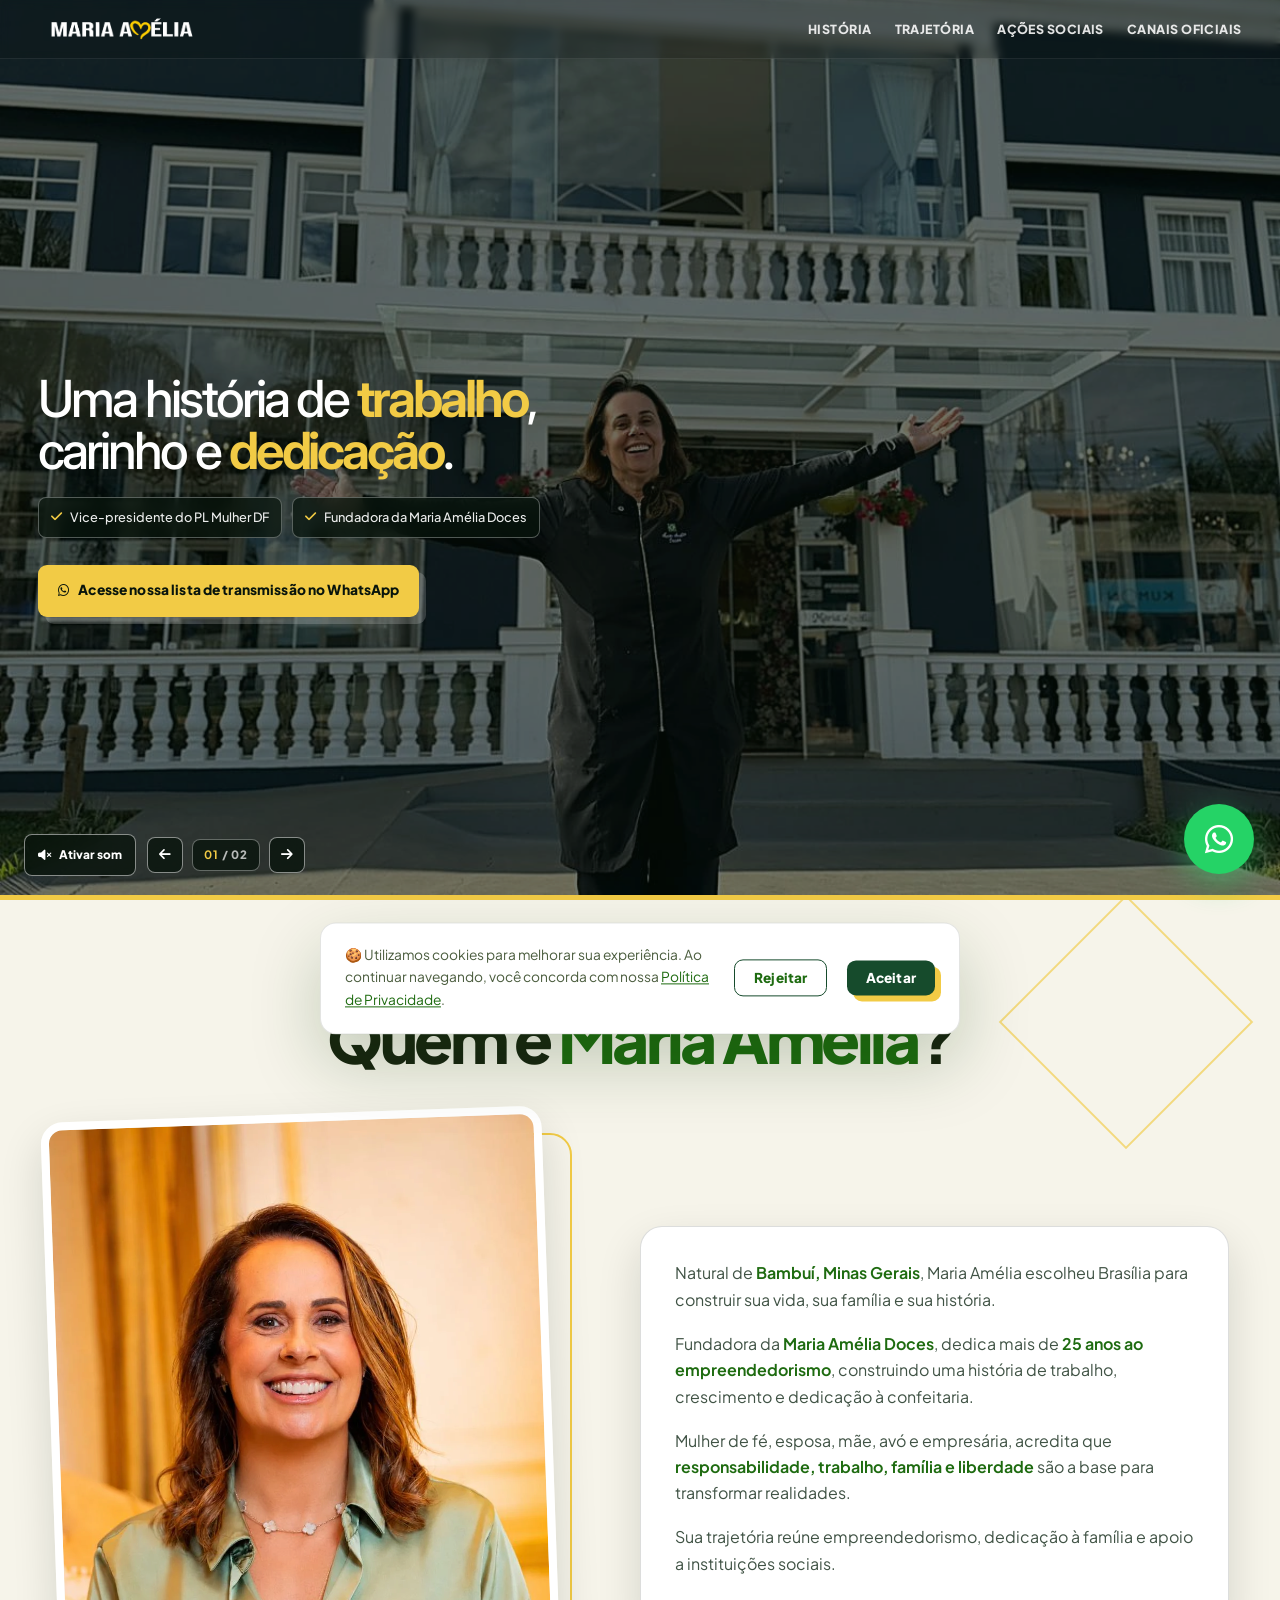
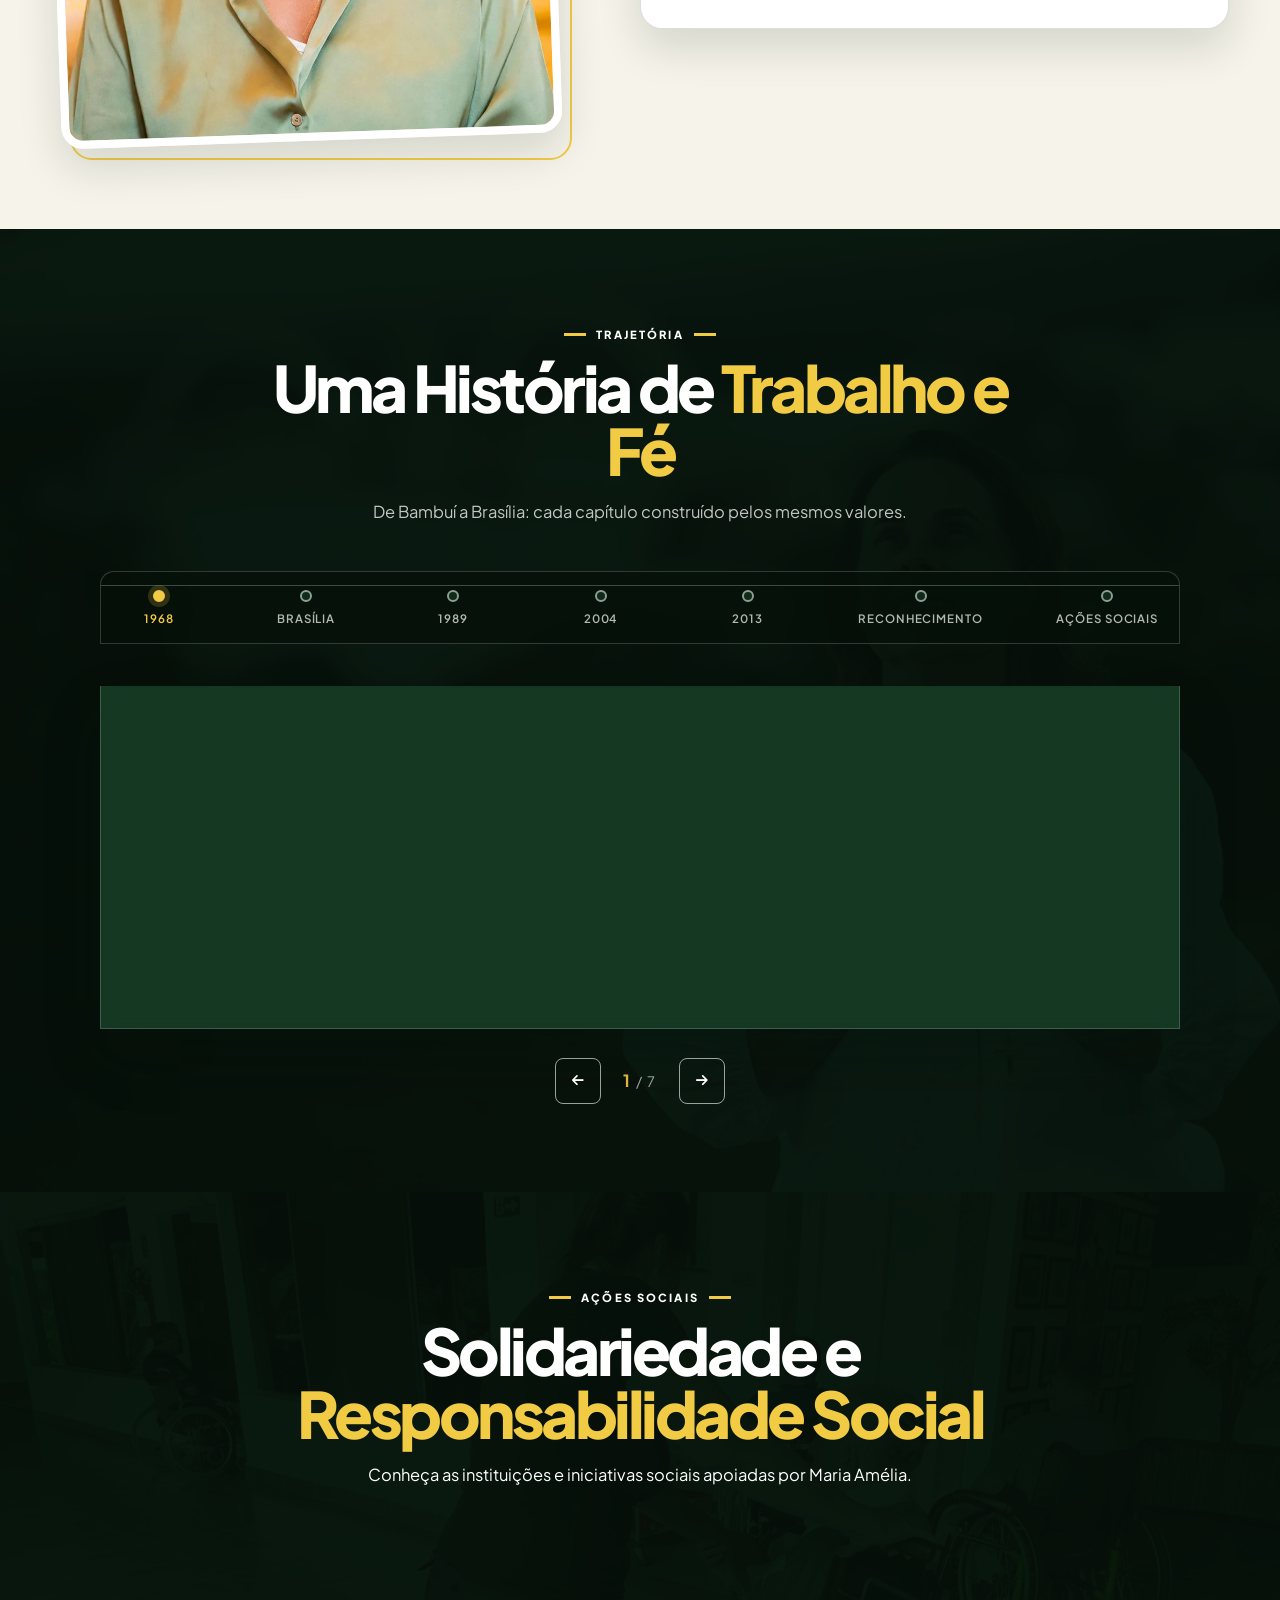
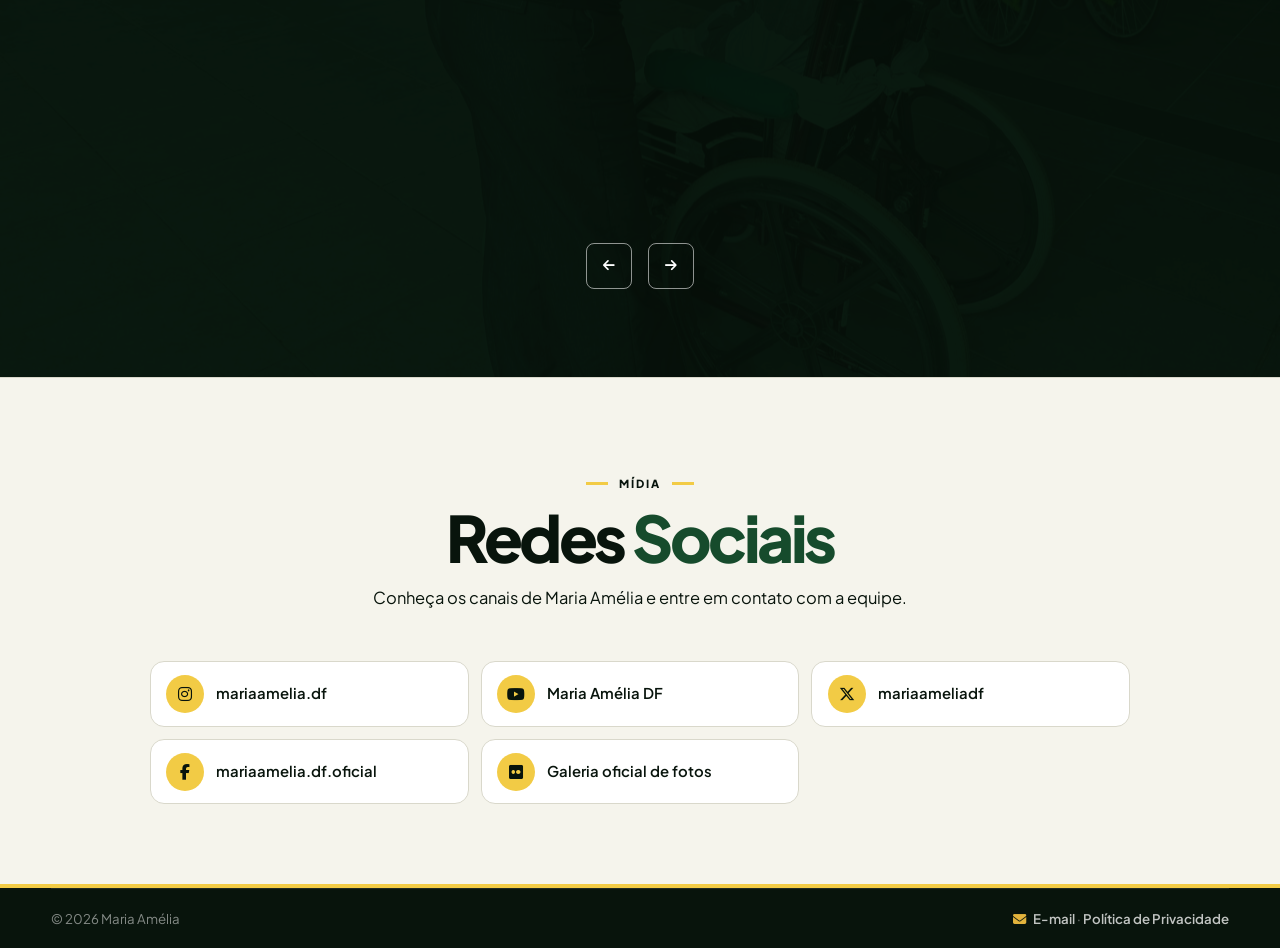
==== commit 6227645f: "Ajusta apresentação e remove link Fale com a equipe" ====
--- a/index.html
+++ b/index.html
@@ -74,6 +74,7 @@
     <div class="wrap hero-conteudo">
       <h1>Uma história de <em>trabalho</em>,<br>carinho e <em>dedicação</em>.</h1>
       <div class="hero-cred">
+        <span><i class="fa-solid fa-check"></i> Vice-presidente do PL Mulher DF</span>
         <span><i class="fa-solid fa-check"></i> Fundadora da Maria Amélia Doces</span>
       </div>
       <div class="hero-cta">
@@ -335,9 +336,6 @@
           <a class="canal-item" href="https://www.flickr.com/photos/204380075@N06/" target="_blank" rel="noopener noreferrer">
             <span class="canal-ico"><i class="fa-brands fa-flickr"></i></span><b>Galeria oficial de fotos</b>
           </a>
-          <a class="canal-item" href="https://wa.me/5561920033480" target="_blank" rel="noopener noreferrer">
-            <span class="canal-ico"><i class="fa-brands fa-whatsapp"></i></span><b>Fale com a equipe</b>
-          </a>
         </div>
         </div>
       </div>
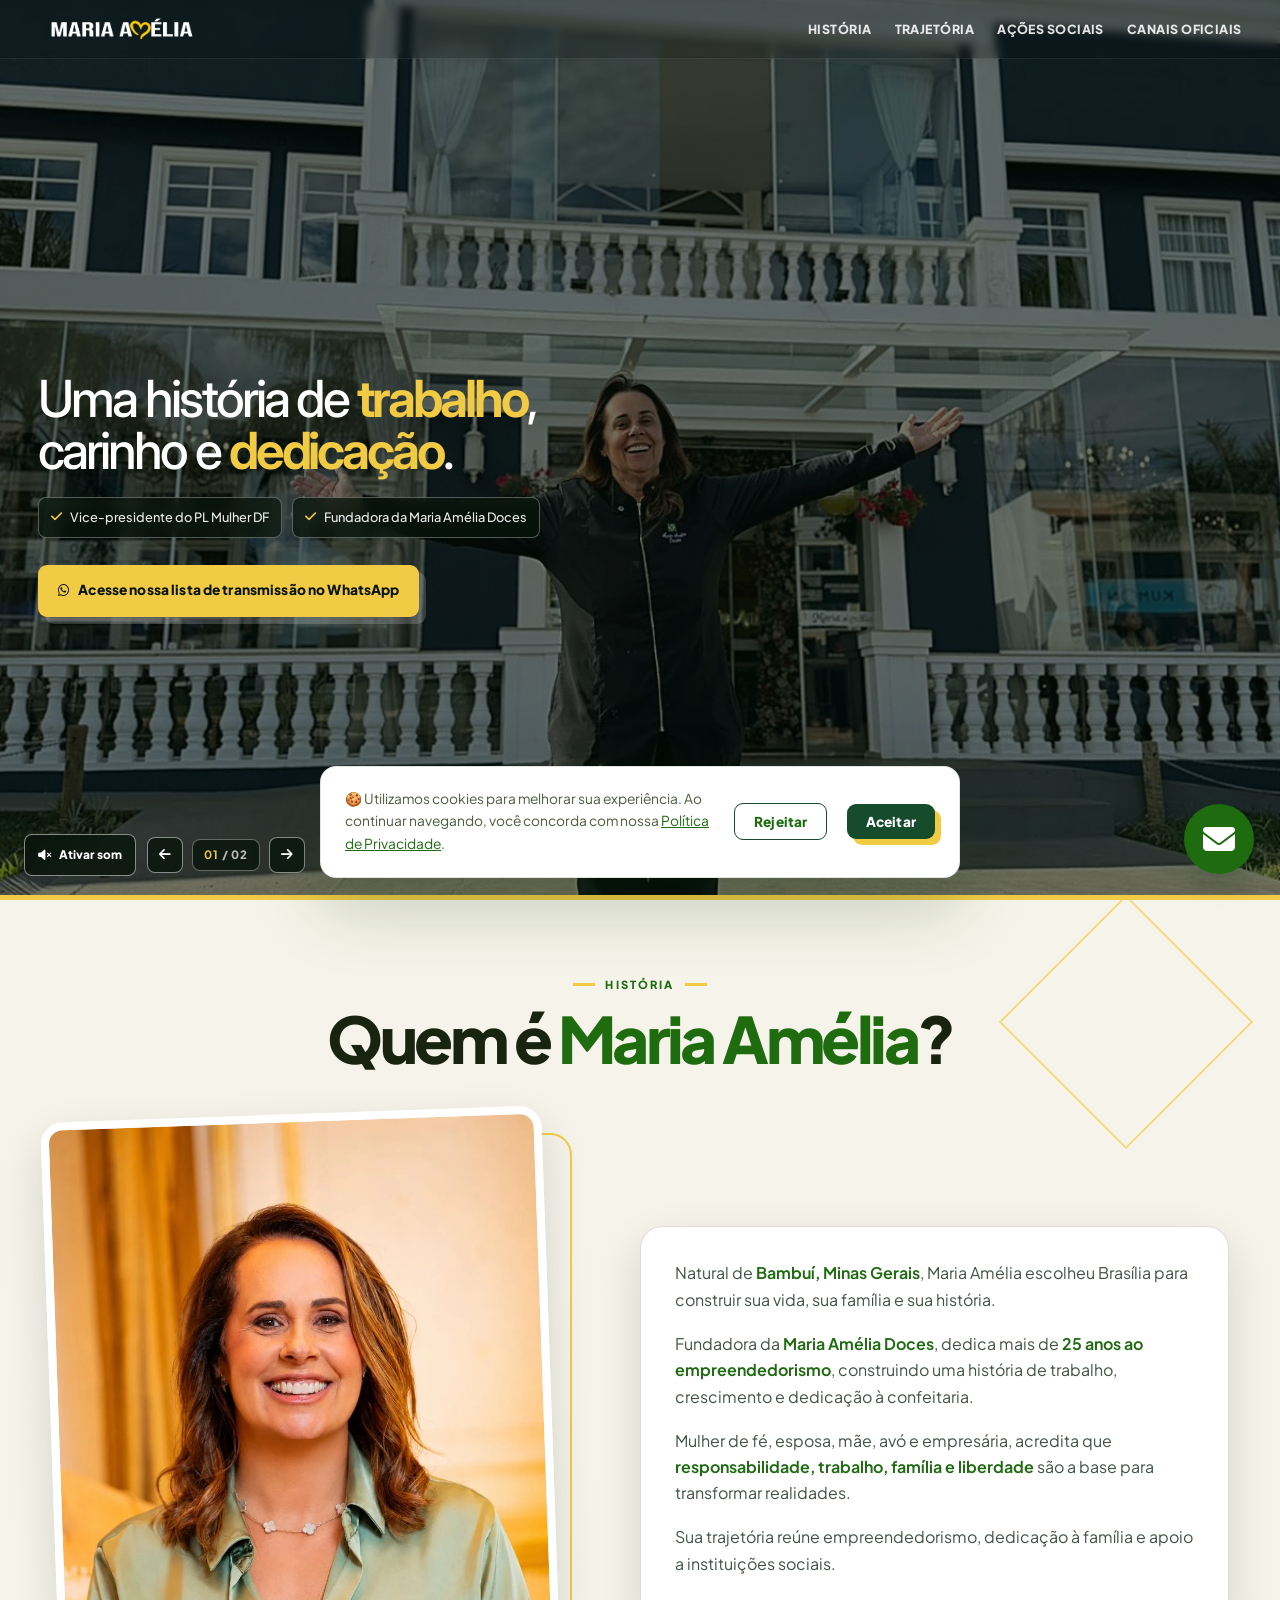
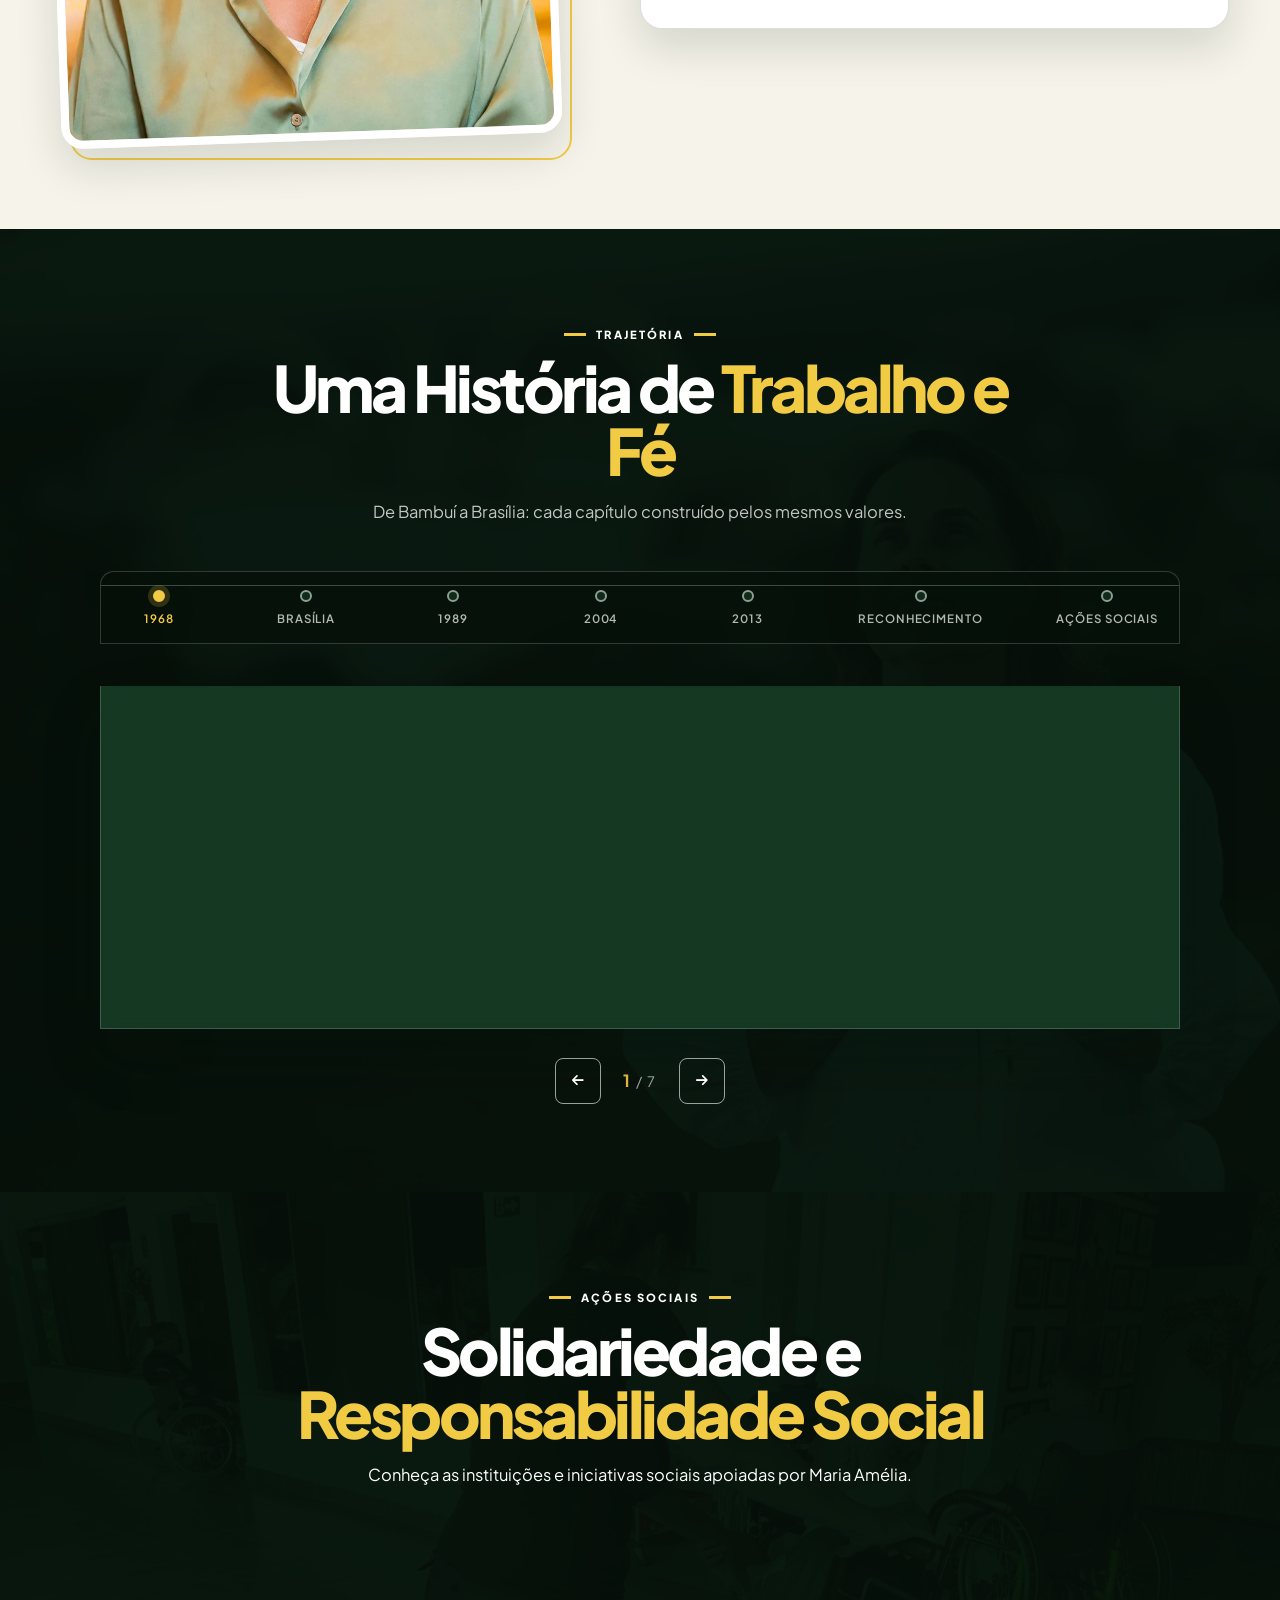
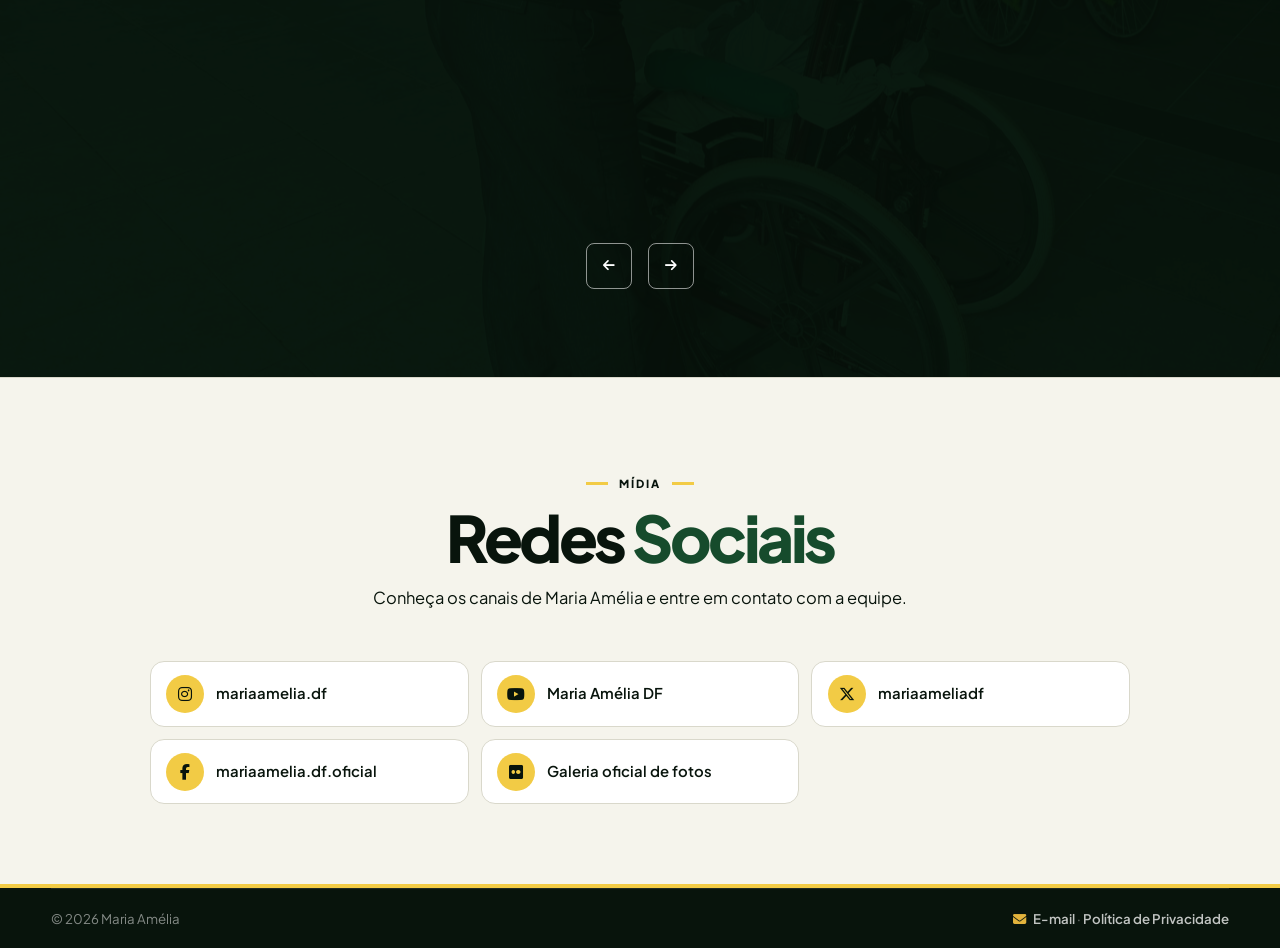
==== commit a68b9f91: "Substitui contato flutuante por e-mail e atualiza cache CSS" ====
--- a/index.html
+++ b/index.html
@@ -28,7 +28,7 @@
   <link href="https://fonts.googleapis.com/css2?family=Plus+Jakarta+Sans:ital,wght@0,400..800;1,400..800&family=Inter:wght@400;500;600;700&family=Manrope:wght@400;500;600;700&family=Caveat:wght@600;700&display=swap" rel="stylesheet">
   <link rel="stylesheet" href="https://cdnjs.cloudflare.com/ajax/libs/font-awesome/6.5.0/css/all.min.css">
 
-  <link rel="stylesheet" href="assets/css/style.css?v=institucional-1">
+  <link rel="stylesheet" href="assets/css/style.css?v=institucional-2">
 </head>
 <body>
 
@@ -361,7 +361,7 @@
   </nav>
 
   <!-- Flutuantes -->
-  <a id="zap-f" href="https://wa.me/5561920033480" target="_blank" rel="noopener noreferrer" aria-label="Falar no WhatsApp"><i class="fa-brands fa-whatsapp"></i></a>
+  <a id="email-f" href="mailto:mariaameliacomunicacao@gmail.com" aria-label="Enviar e-mail para Maria Amélia" title="mariaameliacomunicacao@gmail.com"><i class="fa-solid fa-envelope" aria-hidden="true"></i></a>
   <button id="btt" aria-label="Voltar ao topo"><i class="fa-solid fa-arrow-up"></i></button>
 
   <!-- Cookies -->
--- a/assets/css/style.css
+++ b/assets/css/style.css
@@ -464,14 +464,14 @@
 .ft-base a:hover{color:var(--lima)}
 
 /* ── Flutuantes ── */
-#zap-f{
+#email-f{
   position:fixed;bottom:1.6rem;right:1.6rem;z-index:800;
   width:60px;height:60px;border-radius:50%;background:#25d366;
   display:flex;align-items:center;justify-content:center;color:#fff;font-size:1.7rem;
   box-shadow:0 10px 30px rgba(37,211,102,.45);transition:var(--tr);
   animation:pulso 2.6s ease-in-out infinite;
 }
-#zap-f:hover{transform:scale(1.1)}
+#email-f:hover{transform:scale(1.1)}
 @keyframes pulso{0%,100%{box-shadow:0 10px 30px rgba(37,211,102,.45)}50%{box-shadow:0 10px 30px rgba(37,211,102,.45),0 0 0 14px rgba(37,211,102,0)}}
 #btt{
   position:fixed;bottom:1.8rem;left:1.6rem;z-index:800;
@@ -802,11 +802,11 @@
 .tlx-palco .tlx-slide{background:rgba(9,36,5,.55)}
 
 /* Coração pulsante do WhatsApp */
-#zap-f{
+#email-f{
   background:var(--areia);
   animation:none;
 }
-#zap-f img{width:62%;height:62%;object-fit:contain;animation:batida 1.6s ease-in-out infinite}
+#email-f img{width:62%;height:62%;object-fit:contain;animation:batida 1.6s ease-in-out infinite}
 @keyframes batida{
   0%,100%{transform:scale(1)}
   14%{transform:scale(1.18)}
@@ -837,18 +837,18 @@
 }
 
 /* v3.2.2 — coração do WhatsApp sem o círculo branco */
-#zap-f{background:none;box-shadow:none;width:66px;height:66px}
-#zap-f:hover{transform:scale(1.08)}
-#zap-f img{width:100%;height:100%;filter:drop-shadow(0 6px 14px rgba(13,57,7,.45))}
+#email-f{background:none;box-shadow:none;width:66px;height:66px}
+#email-f:hover{transform:scale(1.08)}
+#email-f img{width:100%;height:100%;filter:drop-shadow(0 6px 14px rgba(13,57,7,.45))}
 
 /* v3.2.3 — botão do WhatsApp de volta ao círculo (com o coração) */
-#zap-f{background:var(--areia);box-shadow:0 10px 30px rgba(37,211,102,.45);width:60px;height:60px;animation:pulso 2.6s ease-in-out infinite}
-#zap-f:hover{transform:scale(1.1)}
-#zap-f img{width:62%;height:62%;filter:none}
+#email-f{background:var(--areia);box-shadow:0 10px 30px rgba(37,211,102,.45);width:60px;height:60px;animation:pulso 2.6s ease-in-out infinite}
+#email-f:hover{transform:scale(1.1)}
+#email-f img{width:62%;height:62%;filter:none}
 
 /* v3.2.4 — ícone original do WhatsApp e foto da capa maior */
-#zap-f{background:#25d366;color:#fff}
-#zap-f:hover{transform:scale(1.1)}
+#email-f{background:#25d366;color:#fff}
+#email-f:hover{transform:scale(1.1)}
 .hero-lado .hero-foto .moldura{width:min(395px,76vw)}
 @media (max-width:1024px){.hero-lado .hero-foto .moldura{width:min(320px,68vw)}}
 
@@ -1011,7 +1011,7 @@
 
   /* Elementos flutuantes acima da barra */
   body{padding-bottom:70px}
-  #zap-f{bottom:86px;right:1rem;width:54px;height:54px;font-size:1.5rem}
+  #email-f{bottom:86px;right:1rem;width:54px;height:54px;font-size:1.5rem}
   #btt{display:none}
   #cookies{bottom:82px}
 }
@@ -1547,9 +1547,9 @@
 }
 
 /* Botão do WhatsApp maior */
-#zap-f{width:70px;height:70px;font-size:2rem}
-@media (max-width:820px){
-  #zap-f{width:62px;height:62px;font-size:1.75rem;bottom:88px}
+#email-f{width:70px;height:70px;font-size:2rem}
+@media (max-width:820px){
+  #email-f{width:62px;height:62px;font-size:1.75rem;bottom:88px}
 }
 
 /* Painel de canais (referência) */
@@ -2778,3 +2778,6 @@
 @media (max-width:820px){
   #hero:has(.hero-slide-video.is-active)::before{background:rgba(6,16,8,.14)!important}
 }
+
+/* Contato por e-mail */
+#email-f{background:var(--verde);color:#fff;box-shadow:0 8px 24px rgba(13,57,7,.25);animation:none}
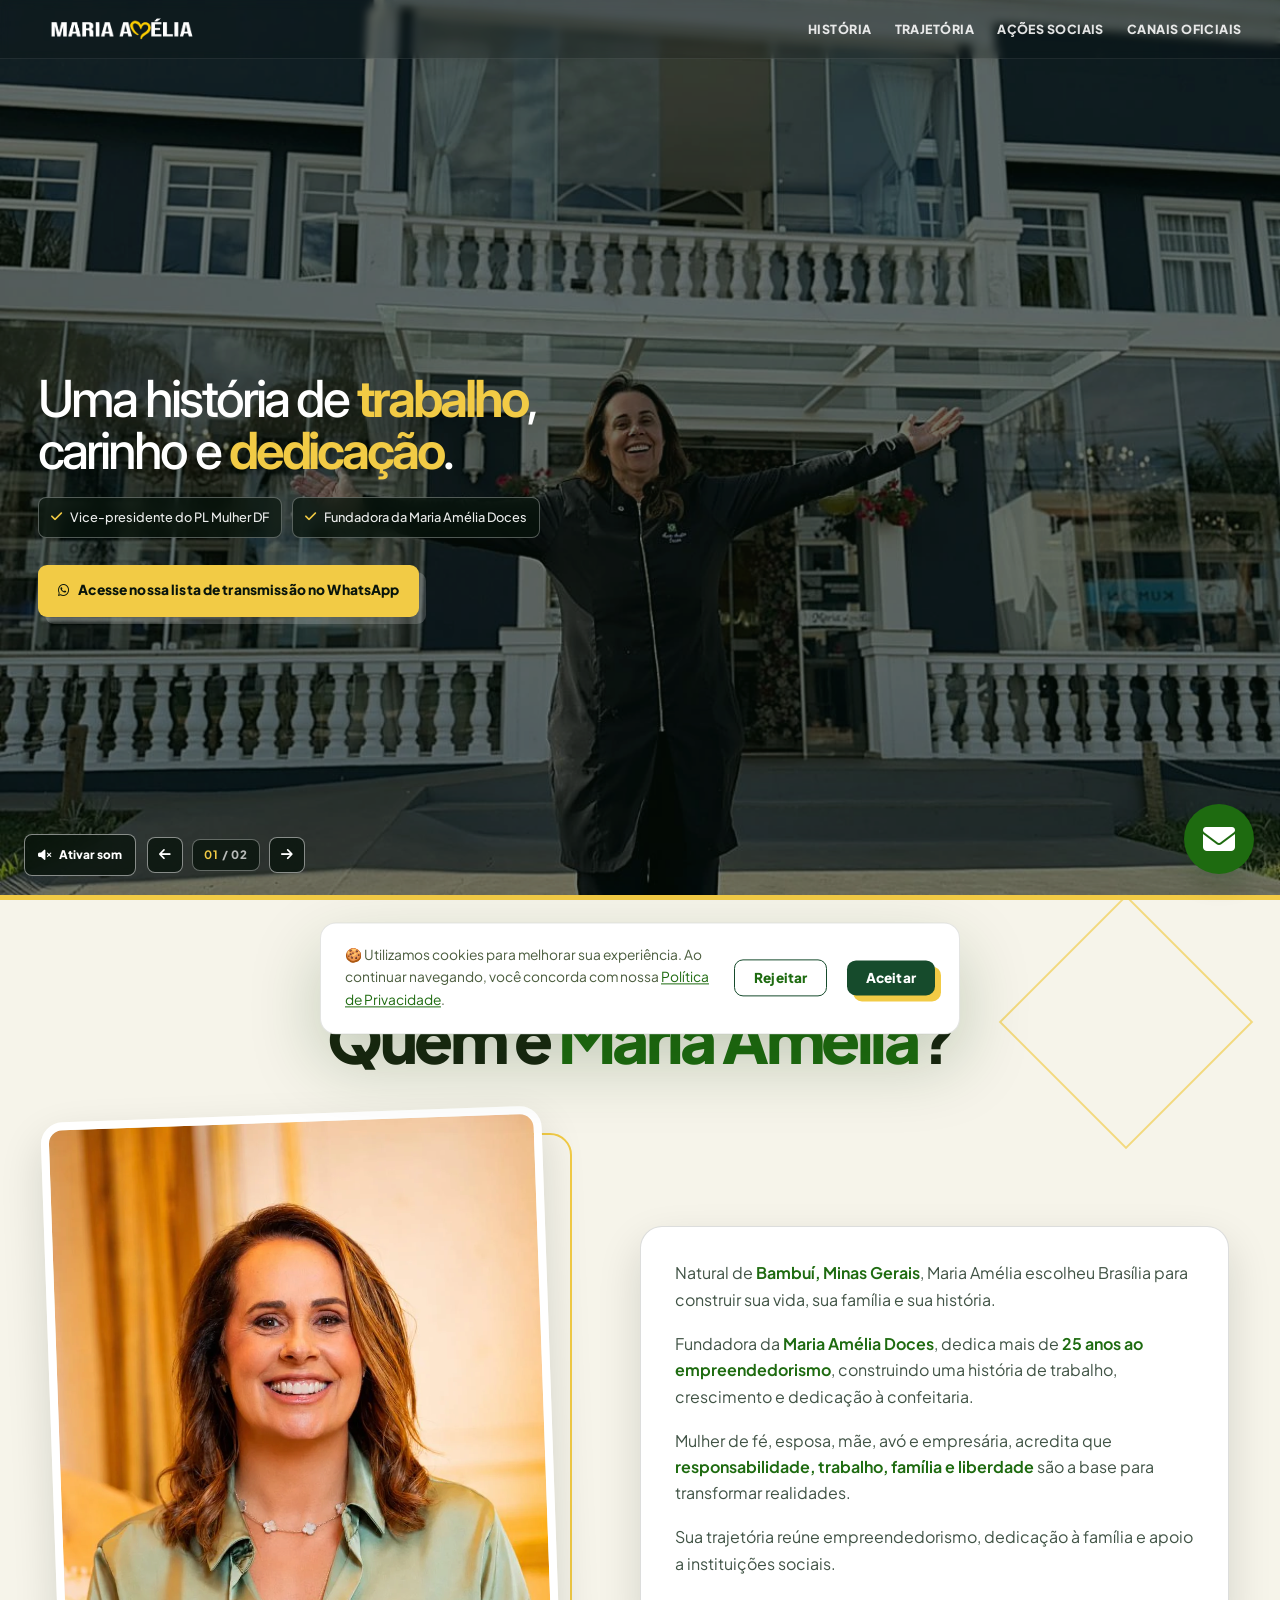
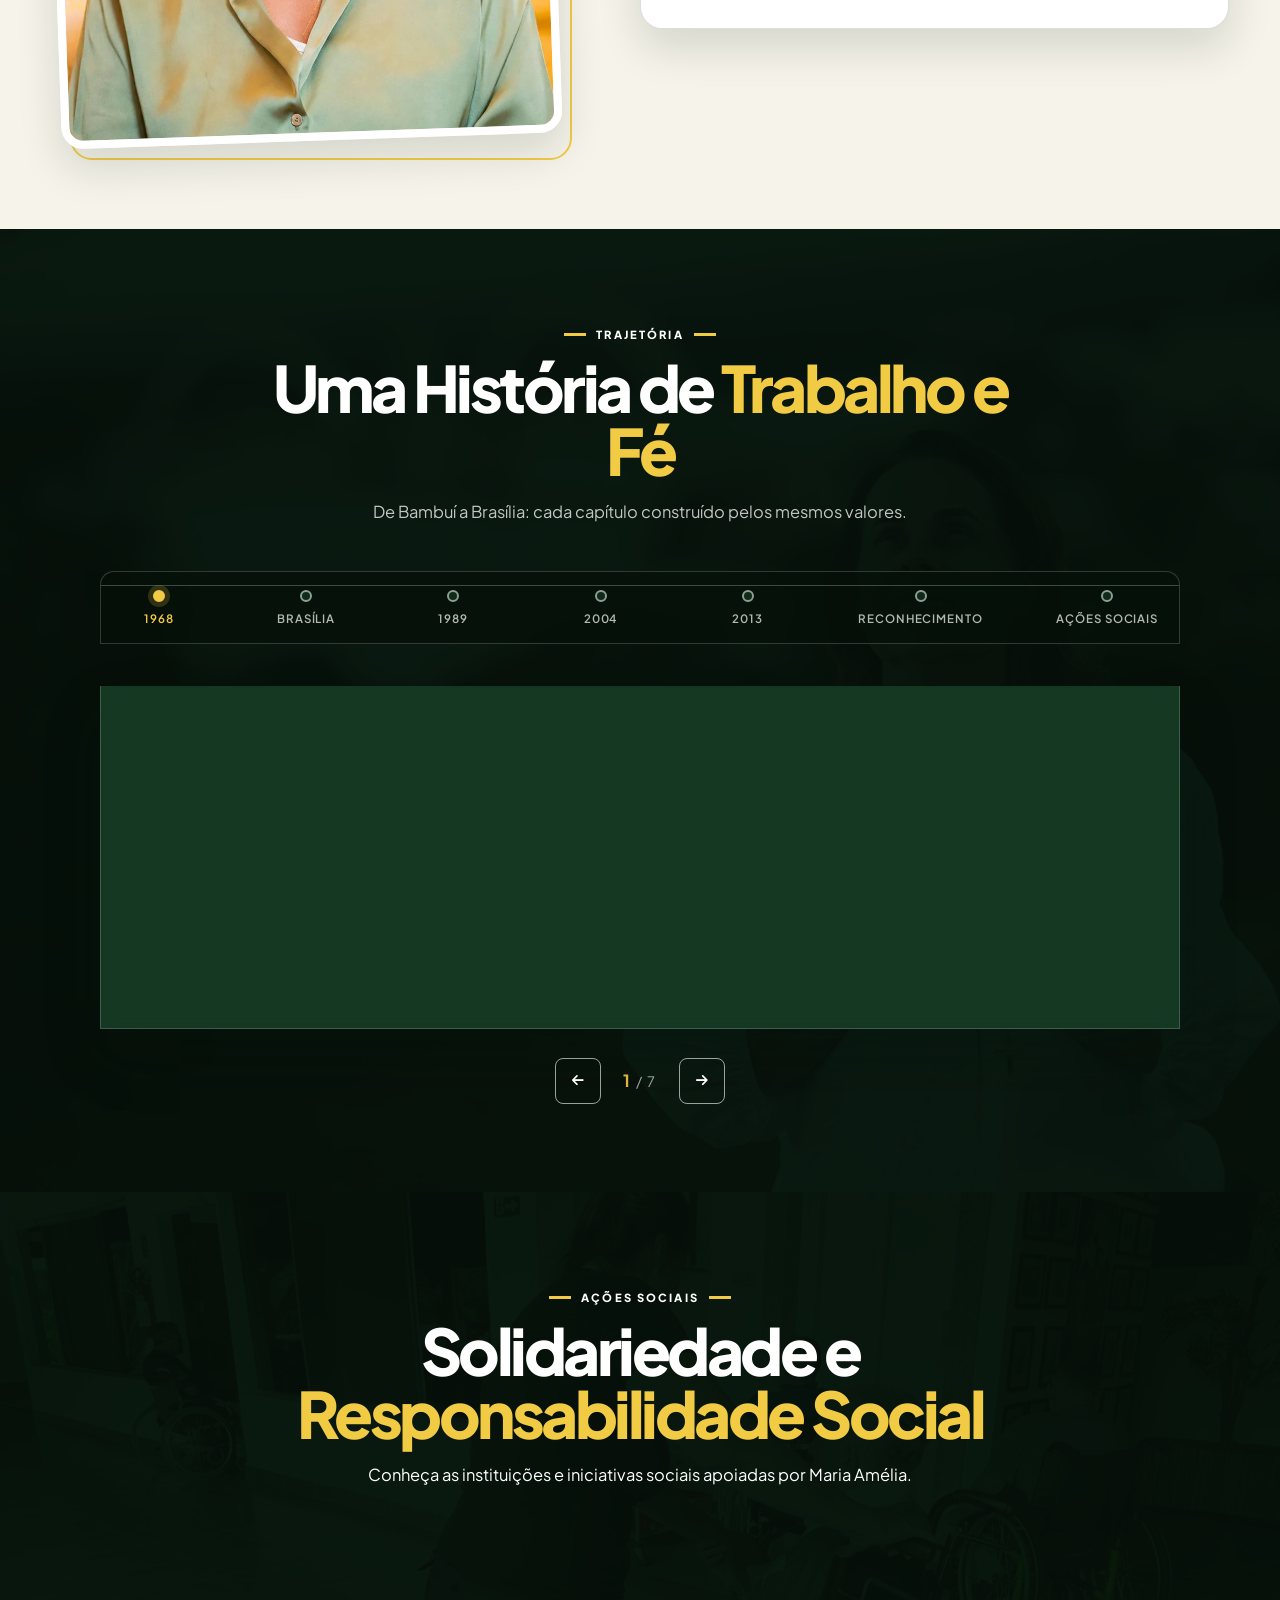
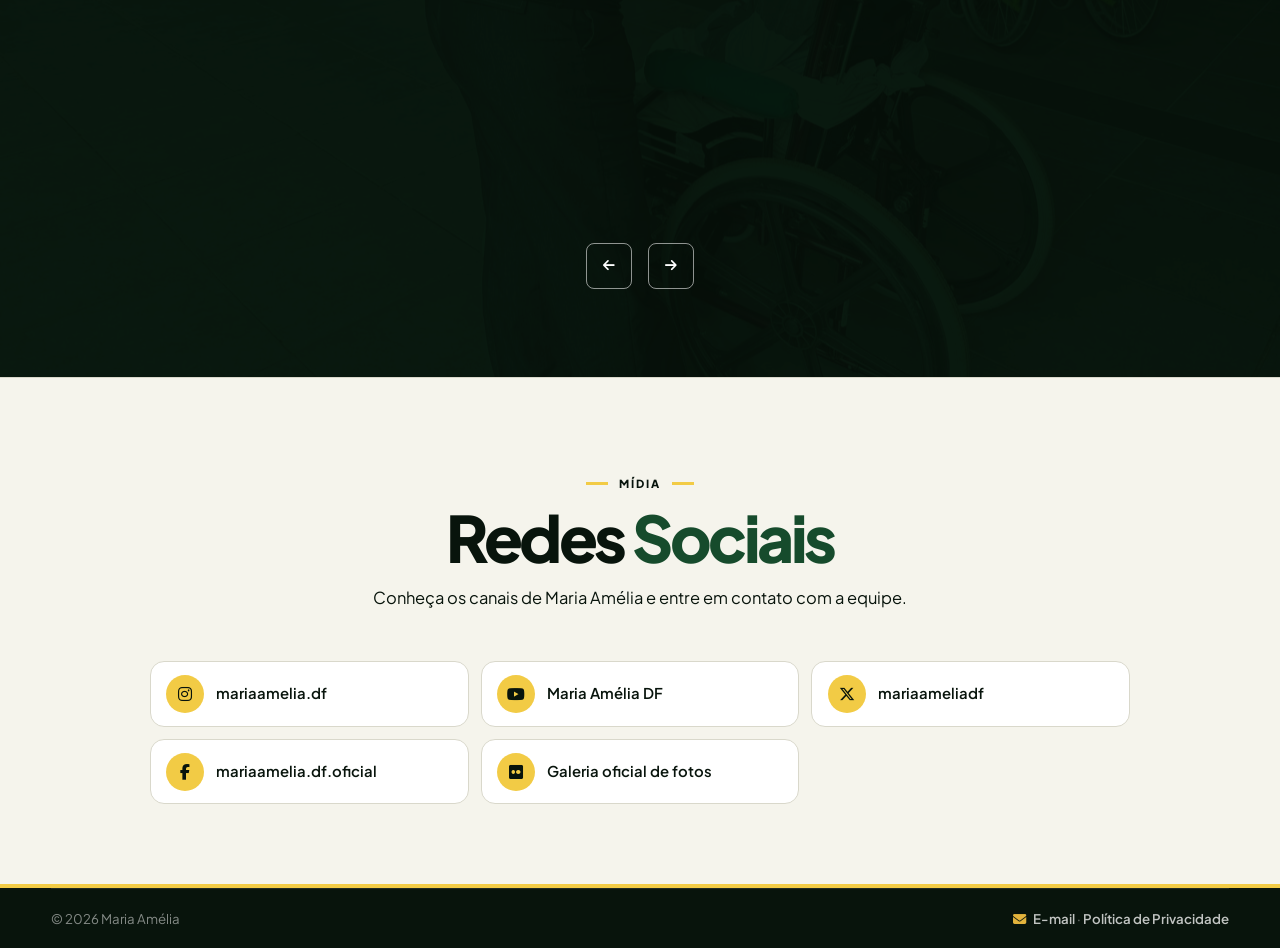
==== commit 005e53e0: "Ajusta posição do conteúdo da abertura no celular" ====
--- a/index.html
+++ b/index.html
@@ -28,7 +28,7 @@
   <link href="https://fonts.googleapis.com/css2?family=Plus+Jakarta+Sans:ital,wght@0,400..800;1,400..800&family=Inter:wght@400;500;600;700&family=Manrope:wght@400;500;600;700&family=Caveat:wght@600;700&display=swap" rel="stylesheet">
   <link rel="stylesheet" href="https://cdnjs.cloudflare.com/ajax/libs/font-awesome/6.5.0/css/all.min.css">
 
-  <link rel="stylesheet" href="assets/css/style.css?v=institucional-2">
+  <link rel="stylesheet" href="assets/css/style.css?v=institucional-3">
 </head>
 <body>
 
--- a/assets/css/style.css
+++ b/assets/css/style.css
@@ -2781,3 +2781,11 @@
 
 /* Contato por e-mail */
 #email-f{background:var(--verde);color:#fff;box-shadow:0 8px 24px rgba(13,57,7,.25);animation:none}
+
+/* Abertura mobile: conteúdo centralizado com espaço para os controles. */
+@media (max-width:820px){
+  #hero{display:flex;align-items:center;min-height:100svh;padding:6rem 0 9rem}
+  #hero .hero-conteudo h1{margin:0 0 1.2rem}
+  #hero .hero-conteudo .hero-cred{margin-bottom:1.4rem}
+  .hero-bottom-controls{bottom:5rem}
+}
